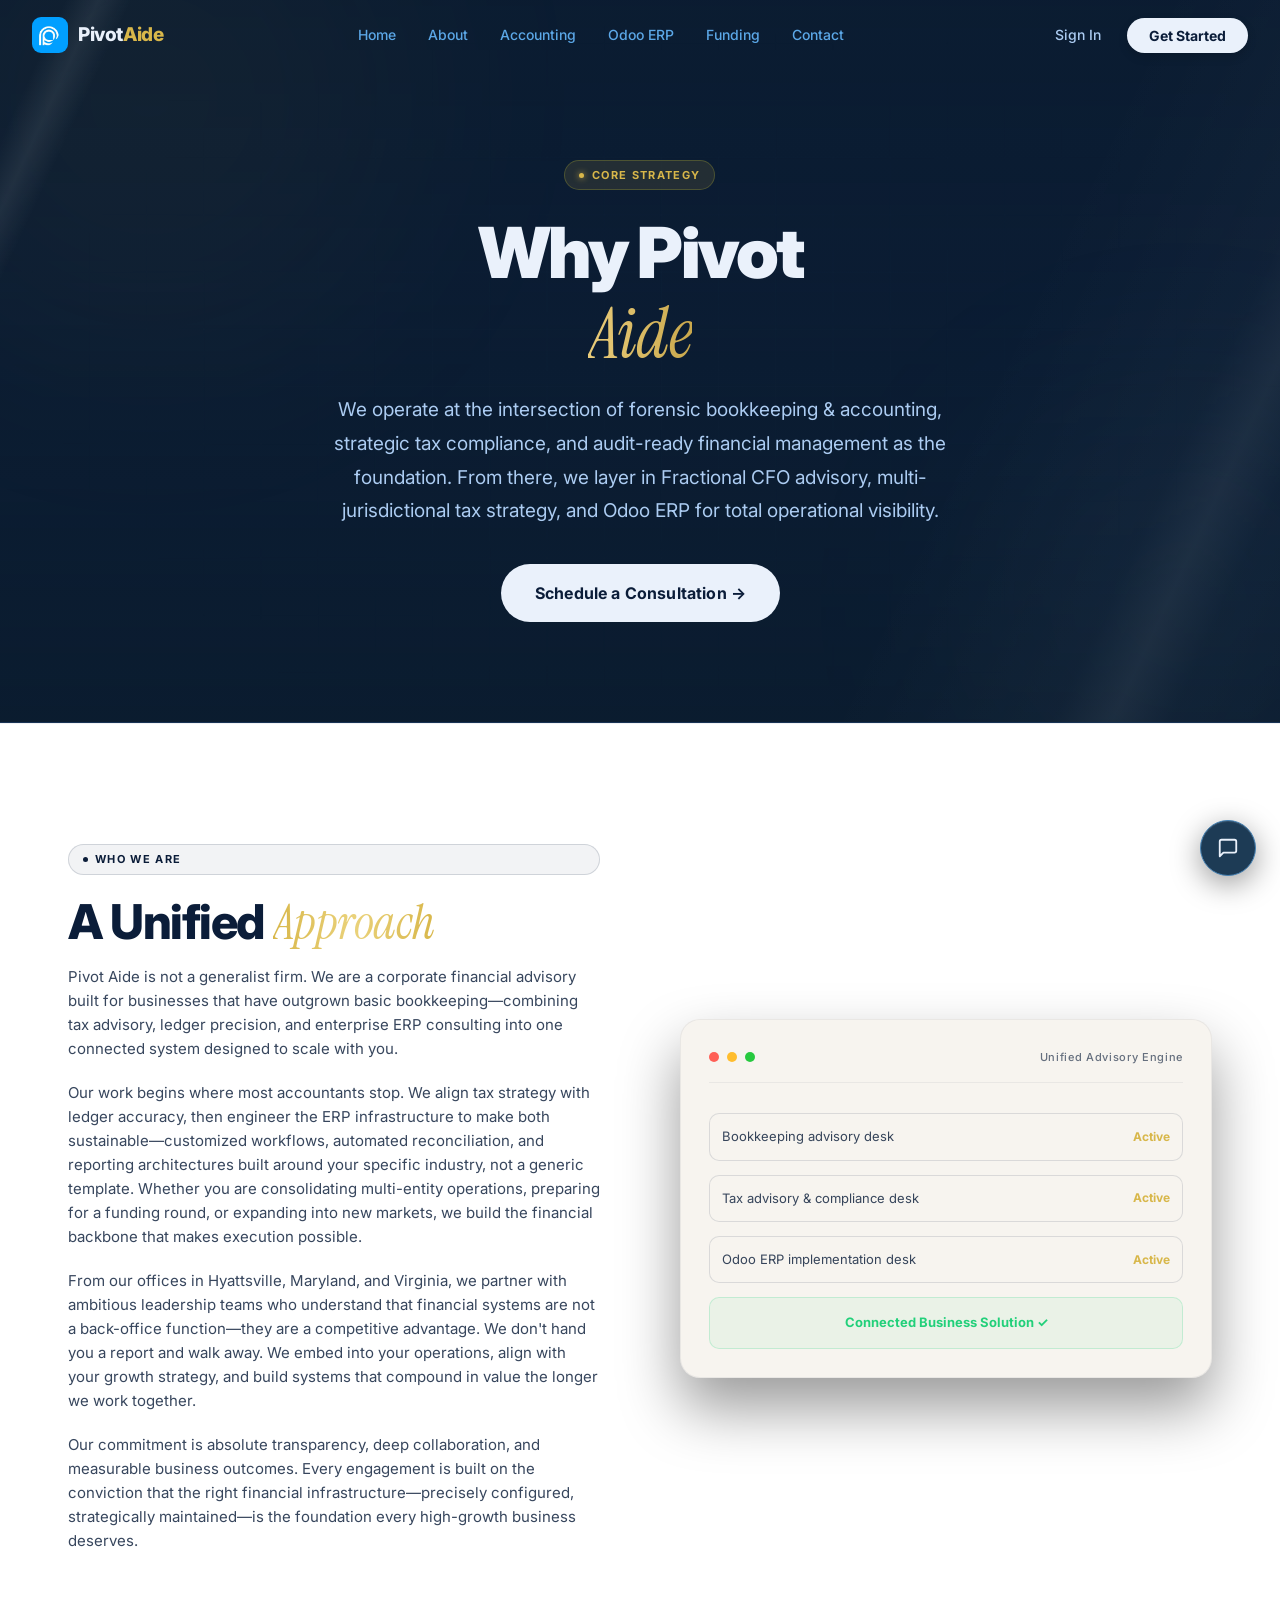
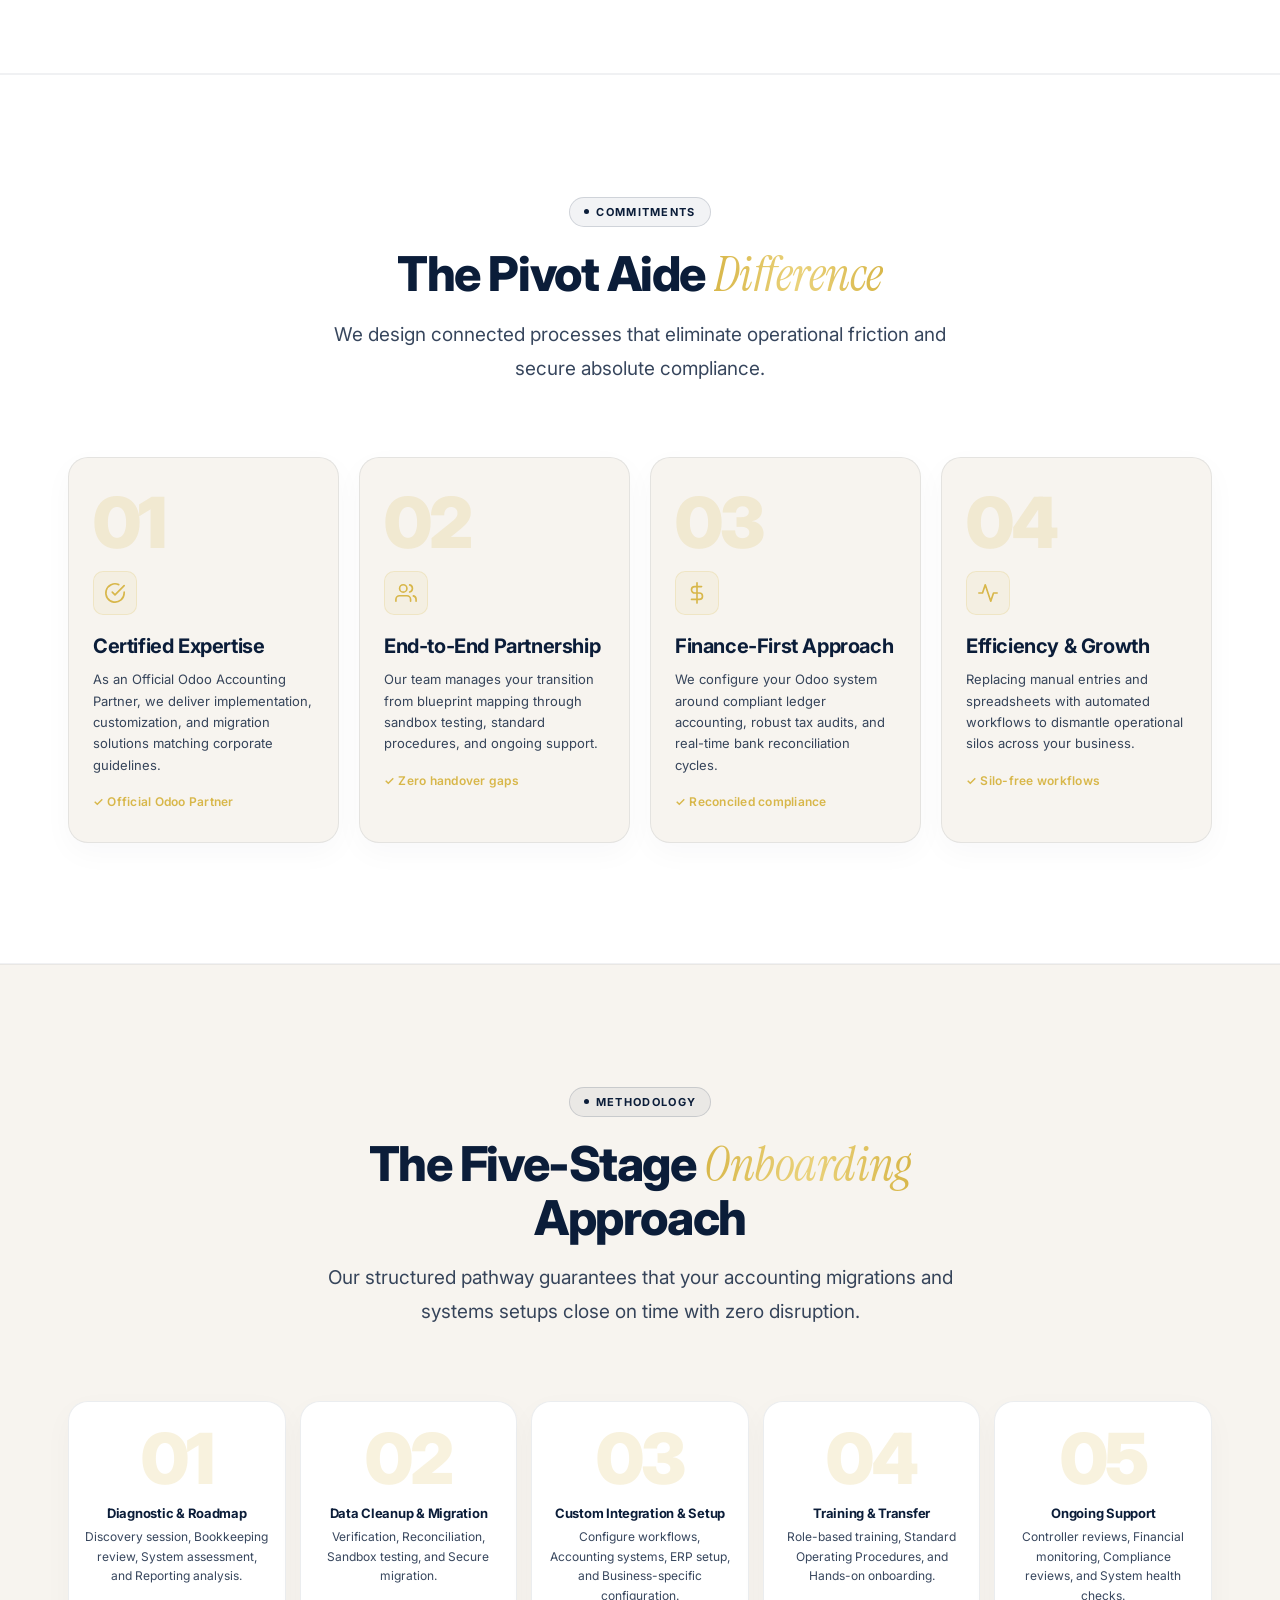
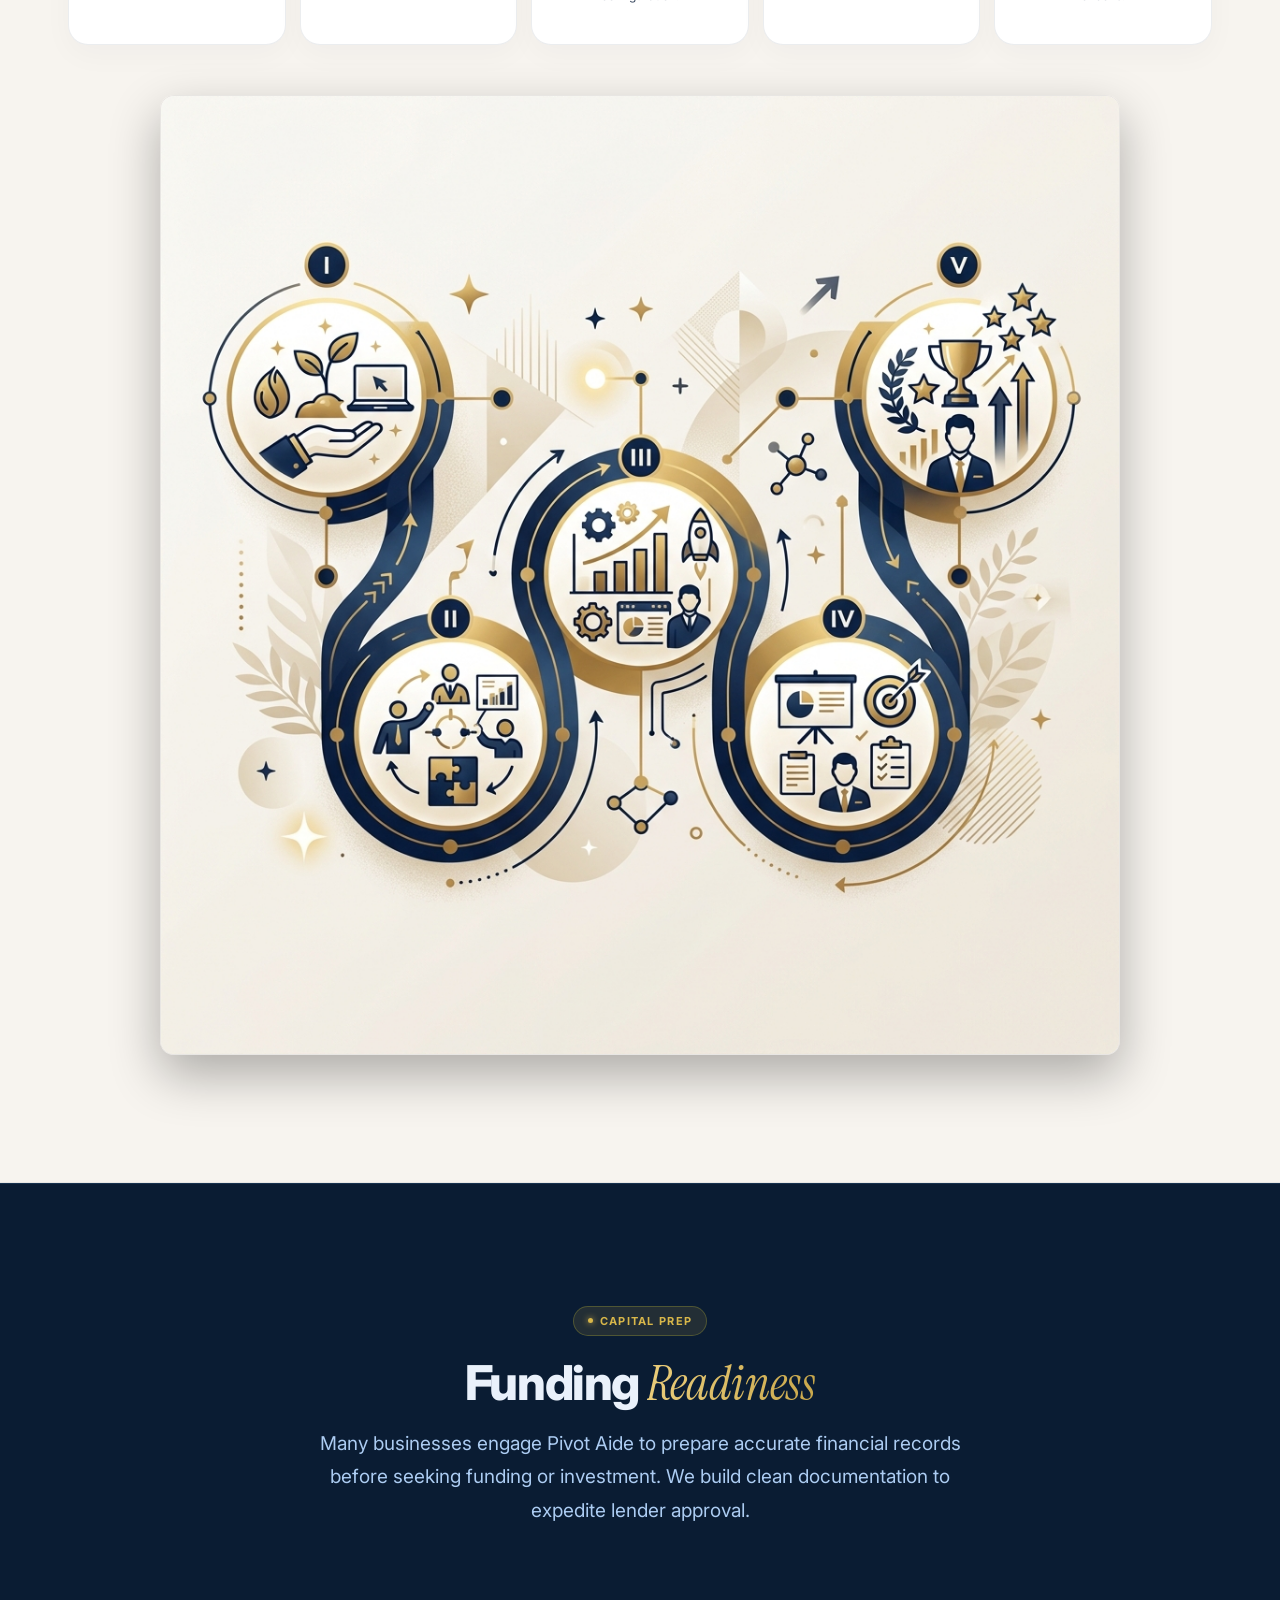
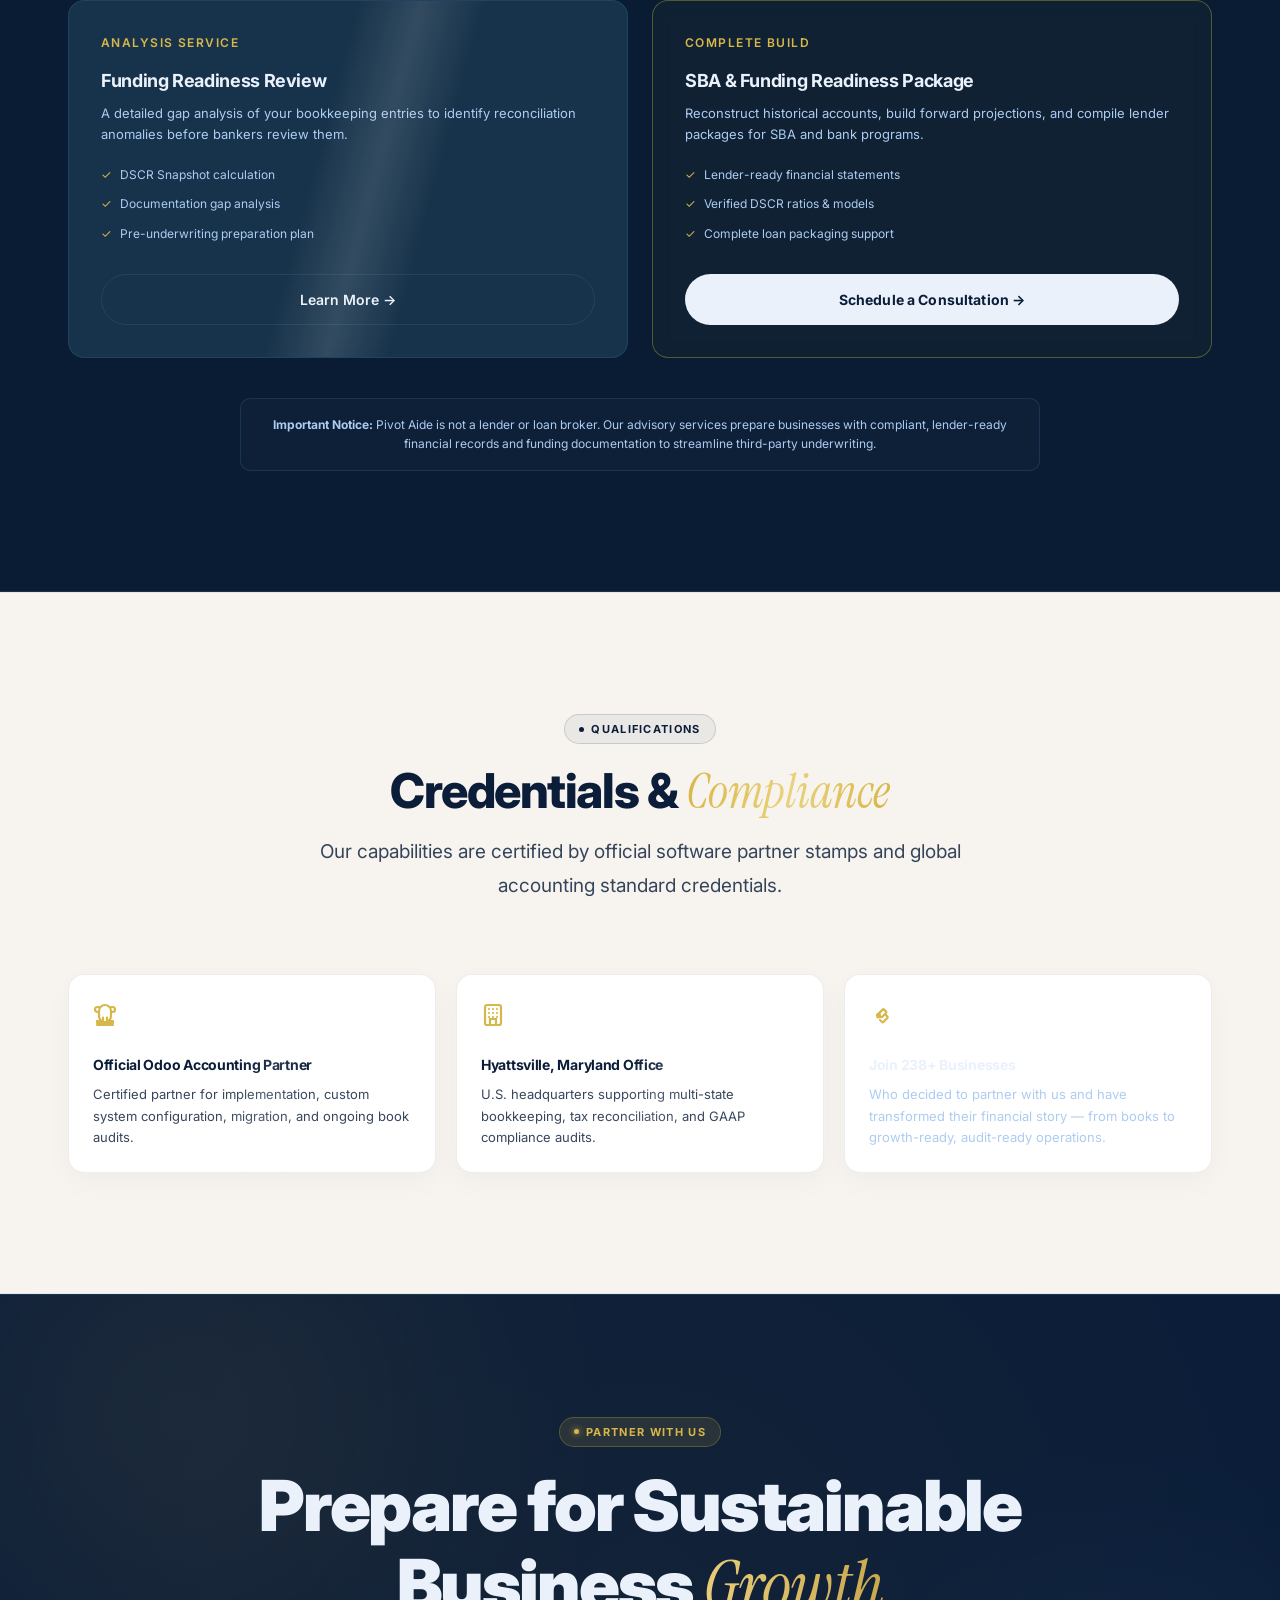
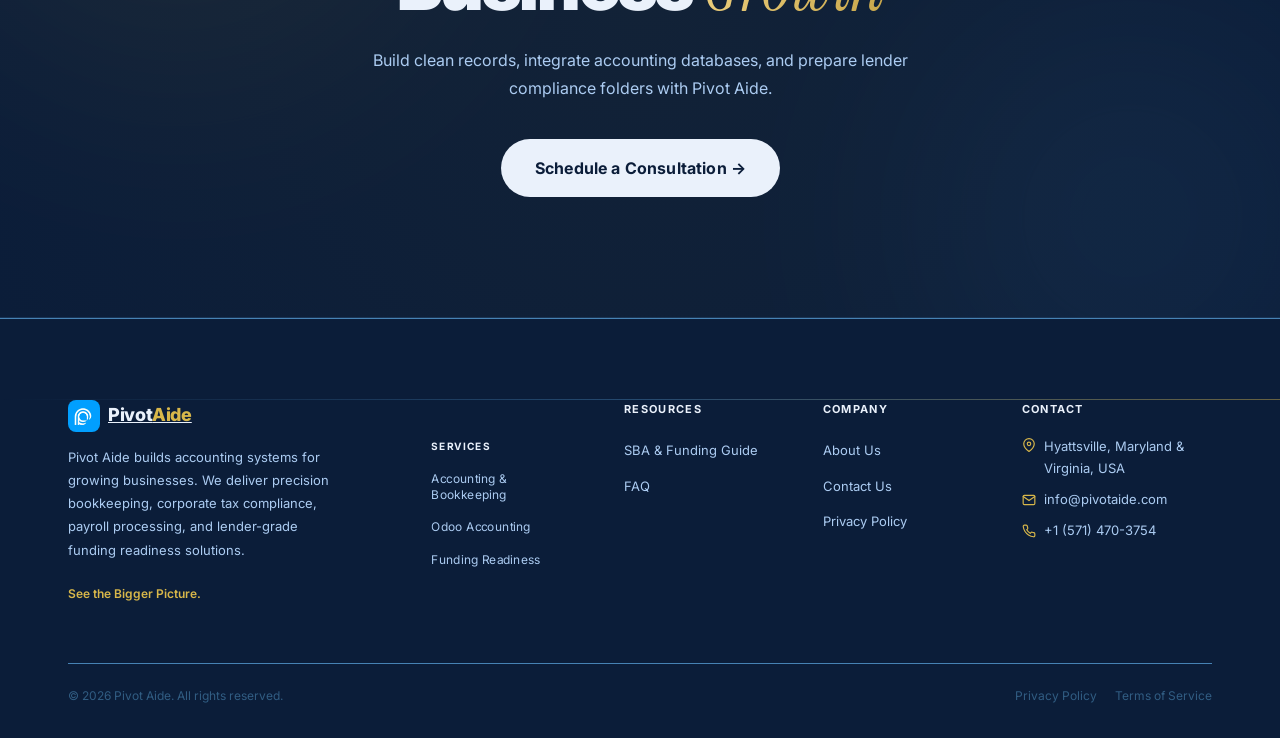
==== about.html @ e80190bb "Update Pivot website with new designs and fixes" ====
<!DOCTYPE html>
<html lang="en">
<head>
    <meta charset="UTF-8">
    <meta name="viewport" content="width=device-width, initial-scale=1.0">
    <title>About Us — Pivot Aide | Premium Bookkeeping & Odoo ERP</title>
    <meta name="description" content="Learn about Pivot Aide — an Official Odoo Accounting Partner delivering unified bookkeeping, tax compliance, and ERP consulting from offices in Maryland &amp; Virginia.">
    <link rel="preconnect" href="https://fonts.googleapis.com">
    <link rel="preconnect" href="https://fonts.gstatic.com" crossorigin>
    <link href="https://fonts.googleapis.com/css2?family=Inter:ital,opsz,wght@0,14..32,300;0,14..32,400;0,14..32,500;0,14..32,600;0,14..32,700;0,14..32,800;0,14..32,900;1,14..32,400&family=Instrument+Serif:ital@1&display=swap" rel="stylesheet">
    <link rel="stylesheet" href="styles.css">
    <link rel="icon" type="image/x-icon" href="favicon.ico">
    <link rel="shortcut icon" href="favicon.ico">
</head>
<body>
<div class="scroll-progress-bar" id="scrollProgress"></div>

<!-- NAVBAR -->
<nav class="navbar" id="navbar">
    <div class="nav-container">
        <a href="index.html" class="nav-logo" id="navLogo">
            <div class="logo-mark"><img src="logo_image.jpg" alt="Pivot Aide Logo" style="width: 36px; height: 36px; border-radius: 9px; object-fit: cover; display: block;"></div>
            <span class="logo-wordmark">Pivot<span class="logo-accent">Aide</span></span>
        </a>
        <div class="nav-links" id="navLinks">
            <a href="index.html" class="nav-link">Home</a>
            <a href="about.html" class="nav-link active">About</a>
            <a href="accounting.html" class="nav-link">Accounting</a>
            <a href="odoo.html" class="nav-link">Odoo ERP</a>
            <a href="funding.html" class="nav-link">Funding</a>
            <a href="contact.html" class="nav-link">Contact</a>
        </div>
        <div class="nav-actions">
            <a href="contact.html" class="btn-ghost-nav">Sign In</a>
            <a href="contact.html" class="btn-primary-nav">Get Started</a>
        </div>
        <button class="mobile-menu-toggle" id="mobileToggle" aria-label="Toggle menu"><span></span><span></span><span></span></button>
    </div>
</nav>

<!-- MOBILE DRAWER -->
<div class="mobile-menu" id="mobileMenu">
    <div class="mobile-menu-links">
        <a href="index.html" class="mobile-link">Home</a>
        <a href="about.html" class="mobile-link">About</a>
        <a href="accounting.html" class="mobile-link">Accounting</a>
        <a href="odoo.html" class="mobile-link">Odoo ERP</a>
        <a href="funding.html" class="mobile-link">Funding Readiness</a>
        <a href="contact.html" class="mobile-link">Contact</a>
    </div>
    <div class="mobile-cta"><a href="contact.html" class="btn-primary btn-lg" style="width:100%;justify-content:center;">Schedule a Consultation</a></div>
</div>

<!-- HERO SECTION -->
<section class="page-hero centered">
    <div class="page-hero-bg">
        <video autoplay loop muted playsinline class="page-hero-bg-video">
            <source src="About/about_animation.mp4" type="video/mp4">
        </video>
        <div class="page-hero-orb page-hero-orb-1"></div>
        <div class="page-hero-orb page-hero-orb-2"></div>
        <div class="page-hero-grid"></div>
        <div class="page-hero-overlay"></div>
    </div>
    <div class="container">
        <div class="page-hero-wrapper">
            <div class="page-hero-content">
                <div class="page-hero-eyebrow animate-fade-in-up delay-100"><span class="page-hero-eyebrow-dot"></span>Core Strategy</div>
                <h1 class="page-hero-title animate-fade-in-up delay-200">Why Pivot<br><em class="serif-italic">Aide</em></h1>
                <p class="page-hero-sub animate-fade-in-up delay-300">We operate at the intersection of forensic bookkeeping &amp; accounting, strategic tax compliance, and audit-ready financial management as the foundation. From there, we layer in Fractional CFO advisory, multi-jurisdictional tax strategy, and Odoo ERP for total operational visibility.</p>
                <div class="page-hero-actions animate-fade-in-up delay-400">
                    <a href="contact.html" class="btn-primary btn-lg">Schedule a Consultation →</a>
                </div>
            </div>
        </div>
    </div>
</section>

<!-- WHO WE ARE -->
<section class="content-section light" id="who-we-are">
    <div class="container">
        <div class="two-col-grid">
            <div class="col-content animate-on-scroll">
                <div class="section-tag"><span class="section-tag-dot"></span>Who We Are</div>
                <h2 class="section-title" style="text-align:left;">A Unified <em class="serif-italic">Approach</em></h2>
                <p class="section-subtitle" style="text-align:left;margin-bottom:20px;font-size:15px;line-height:1.6;">Pivot Aide is not a generalist firm. We are a corporate financial advisory built for businesses that have outgrown basic bookkeeping—combining tax advisory, ledger precision, and enterprise ERP consulting into one connected system designed to scale with you.</p>
                <p class="section-subtitle" style="text-align:left;margin-bottom:20px;font-size:15px;line-height:1.6;">Our work begins where most accountants stop. We align tax strategy with ledger accuracy, then engineer the ERP infrastructure to make both sustainable—customized workflows, automated reconciliation, and reporting architectures built around your specific industry, not a generic template. Whether you are consolidating multi-entity operations, preparing for a funding round, or expanding into new markets, we build the financial backbone that makes execution possible.</p>
                <p class="section-subtitle" style="text-align:left;margin-bottom:20px;font-size:15px;line-height:1.6;">From our offices in Hyattsville, Maryland, and Virginia, we partner with ambitious leadership teams who understand that financial systems are not a back-office function—they are a competitive advantage. We don't hand you a report and walk away. We embed into your operations, align with your growth strategy, and build systems that compound in value the longer we work together.</p>
                <p class="section-subtitle" style="text-align:left;margin-bottom:0;font-size:15px;line-height:1.6;">Our commitment is absolute transparency, deep collaboration, and measurable business outcomes. Every engagement is built on the conviction that the right financial infrastructure—precisely configured, strategically maintained—is the foundation every high-growth business deserves.</p>
            </div>
            
            <div class="col-visual animate-on-scroll">
                <div class="visual-card">
                    <div class="visual-card-header">
                        <div class="vc-dot vc-dot-red"></div><div class="vc-dot vc-dot-amber"></div><div class="vc-dot vc-dot-green"></div>
                        <span class="vc-title">Unified Advisory Engine</span>
                    </div>
                    <div style="display:flex;flex-direction:column;gap:14px;padding-top:10px;">
                        <div style="display:flex;justify-content:space-between;align-items:center;padding:12px;background:rgba(255,255,255,0.03);border-radius:10px;border:1px solid var(--border);">
                            <span style="font-size:13px;color:var(--text-secondary);">Bookkeeping advisory desk</span>
                            <span style="font-size:12px;font-weight:700;color:var(--yellow);">Active</span>
                        </div>
                        <div style="display:flex;justify-content:space-between;align-items:center;padding:12px;background:rgba(255,255,255,0.03);border-radius:10px;border:1px solid var(--border);">
                            <span style="font-size:13px;color:var(--text-secondary);">Tax advisory &amp; compliance desk</span>
                            <span style="font-size:12px;font-weight:700;color:var(--yellow);">Active</span>
                        </div>
                        <div style="display:flex;justify-content:space-between;align-items:center;padding:12px;background:rgba(255,255,255,0.03);border-radius:10px;border:1px solid var(--border);">
                            <span style="font-size:13px;color:var(--text-secondary);">Odoo ERP implementation desk</span>
                            <span style="font-size:12px;font-weight:700;color:var(--yellow);">Active</span>
                        </div>
                        <div style="padding:14px;background:rgba(34,208,122,0.06);border:1px solid rgba(34,208,122,0.2);border-radius:10px;text-align:center;font-size:13px;font-weight:700;color:var(--green);">
                            Connected Business Solution ✓
                        </div>
                    </div>
                </div>
            </div>
        </div>
    </div>
</section>

<!-- WHY PIVOT AIDE -->
<section class="content-section alt" id="why-us">
    <div class="container">
        <div class="section-header animate-on-scroll">
            <div class="section-tag"><span class="section-tag-dot"></span>Commitments</div>
            <h2 class="section-title">The Pivot Aide <em class="serif-italic">Difference</em></h2>
            <p class="section-subtitle">We design connected processes that eliminate operational friction and secure absolute compliance.</p>
        </div>
        <div class="why2-grid scroll-reveal" data-stagger>
            <div class="why2-block" data-stagger>
                <div class="why2-num">01</div>
                <div class="why2-icon">
                    <svg width="22" height="22" viewBox="0 0 24 24" fill="none" stroke="currentColor" stroke-width="1.8" stroke-linecap="round" stroke-linejoin="round"><path d="M22 11.08V12a10 10 0 1 1-5.93-9.14"/><polyline points="22 4 12 14.01 9 11.01"/></svg>
                </div>
                <h3 class="why2-title">Certified Expertise</h3>
                <p class="why2-desc">As an Official Odoo Accounting Partner, we deliver implementation, customization, and migration solutions matching corporate guidelines.</p>
                <div class="why2-proof">✓ Official Odoo Partner</div>
            </div>
            <div class="why2-block" data-stagger>
                <div class="why2-num">02</div>
                <div class="why2-icon">
                    <svg width="22" height="22" viewBox="0 0 24 24" fill="none" stroke="currentColor" stroke-width="1.8" stroke-linecap="round" stroke-linejoin="round"><path d="M17 21v-2a4 4 0 0 0-4-4H5a4 4 0 0 0-4 4v2"/><circle cx="9" cy="7" r="4"/><path d="M23 21v-2a4 4 0 0 0-3-3.87"/><path d="M16 3.13a4 4 0 0 1 0 7.75"/></svg>
                </div>
                <h3 class="why2-title">End-to-End Partnership</h3>
                <p class="why2-desc">Our team manages your transition from blueprint mapping through sandbox testing, standard procedures, and ongoing support.</p>
                <div class="why2-proof">✓ Zero handover gaps</div>
            </div>
            <div class="why2-block" data-stagger>
                <div class="why2-num">03</div>
                <div class="why2-icon">
                    <svg width="22" height="22" viewBox="0 0 24 24" fill="none" stroke="currentColor" stroke-width="1.8" stroke-linecap="round" stroke-linejoin="round"><line x1="12" y1="1" x2="12" y2="23"/><path d="M17 5H9.5a3.5 3.5 0 0 0 0 7h5a3.5 3.5 0 0 1 0 7H6"/></svg>
                </div>
                <h3 class="why2-title">Finance-First Approach</h3>
                <p class="why2-desc">We configure your Odoo system around compliant ledger accounting, robust tax audits, and real-time bank reconciliation cycles.</p>
                <div class="why2-proof">✓ Reconciled compliance</div>
            </div>
            <div class="why2-block" data-stagger>
                <div class="why2-num">04</div>
                <div class="why2-icon">
                    <svg width="22" height="22" viewBox="0 0 24 24" fill="none" stroke="currentColor" stroke-width="1.8" stroke-linecap="round" stroke-linejoin="round"><polyline points="22 12 18 12 15 21 9 3 6 12 2 12"/></svg>
                </div>
                <h3 class="why2-title">Efficiency &amp; Growth</h3>
                <p class="why2-desc">Replacing manual entries and spreadsheets with automated workflows to dismantle operational silos across your business.</p>
                <div class="why2-proof">✓ Silo-free workflows</div>
            </div>
        </div>
    </div>
</section>

<!-- OUR 5-STAGE APPROACH -->
<section class="content-section light" id="approach">
    <div class="container">
        <div class="section-header animate-on-scroll">
            <div class="section-tag"><span class="section-tag-dot"></span>Methodology</div>
            <h2 class="section-title">The Five-Stage <em class="serif-italic">Onboarding</em> Approach</h2>
            <p class="section-subtitle">Our structured pathway guarantees that your accounting migrations and systems setups close on time with zero disruption.</p>
        </div>
        
        <div class="process-grid-condensed" style="margin-bottom: 50px;">
            <div class="why2-block animate-on-scroll">
                <div class="why2-num">01</div>
                <h3 class="why2-title">Diagnostic &amp; Roadmap</h3>
                <p class="why2-desc">Discovery session, Bookkeeping review, System assessment, and Reporting analysis.</p>
            </div>
            <div class="why2-block animate-on-scroll">
                <div class="why2-num">02</div>
                <h3 class="why2-title">Data Cleanup &amp; Migration</h3>
                <p class="why2-desc">Verification, Reconciliation, Sandbox testing, and Secure migration.</p>
            </div>
            <div class="why2-block animate-on-scroll">
                <div class="why2-num">03</div>
                <h3 class="why2-title">Custom Integration &amp; Setup</h3>
                <p class="why2-desc">Configure workflows, Accounting systems, ERP setup, and Business-specific configuration.</p>
            </div>
            <div class="why2-block animate-on-scroll">
                <div class="why2-num">04</div>
                <h3 class="why2-title">Training &amp; Transfer</h3>
                <p class="why2-desc">Role-based training, Standard Operating Procedures, and Hands-on onboarding.</p>
            </div>
            <div class="why2-block animate-on-scroll">
                <div class="why2-num">05</div>
                <h3 class="why2-title">Ongoing Support</h3>
                <p class="why2-desc">Controller reviews, Financial monitoring, Compliance reviews, and System health checks.</p>
            </div>
        </div>

        <div class="animate-on-scroll" style="text-align: center; margin-top: 40px;">
            <img src="pivot_image/client_pathway.png" alt="Pivot Aide Client Onboarding Success Pathway Infographic" class="process-diagram-img" style="width: 100%; max-width: 960px; height: auto; border-radius: 14px; border: 1px solid var(--border-light); box-shadow: 0 20px 50px rgba(0,0,0,0.3);">
        </div>
    </div>
</section>

<!-- SBA & FUNDING READINESS -->
<section class="content-section alt" id="funding-readiness">
    <div class="container">
        <div class="section-header animate-on-scroll">
            <div class="section-tag"><span class="section-tag-dot"></span>Capital Prep</div>
            <h2 class="section-title">Funding <em class="serif-italic">Readiness</em></h2>
            <p class="section-subtitle">Many businesses engage Pivot Aide to prepare accurate financial records before seeking funding or investment. We build clean documentation to expedite lender approval.</p>
        </div>

        <div class="offices-grid scroll-reveal" data-stagger style="display:grid;grid-template-columns:repeat(auto-fit,minmax(320px,1fr));gap:24px;margin-bottom:40px;">
            <div class="cred-card" data-stagger style="display:flex;flex-direction:column;justify-content:space-between;padding:32px;">
                <div>
                    <div style="display:flex;justify-content:space-between;align-items:center;margin-bottom:18px;">
                        <span style="font-size:12px;color:var(--yellow);text-transform:uppercase;letter-spacing:var(--ls-caps);font-weight:600;">Analysis Service</span>
                    </div>
                    <h3 style="font-size:18px;color:var(--text-primary);font-weight:700;margin-bottom:12px;">Funding Readiness Review</h3>
                    <p style="font-size:13px;color:var(--text-secondary);line-height:1.6;margin-bottom:20px;">A detailed gap analysis of your bookkeeping entries to identify reconciliation anomalies before bankers review them.</p>
                    <ul style="list-style:none;display:flex;flex-direction:column;gap:10px;margin-bottom:30px;padding:0;">
                        <li style="font-size:12px;color:var(--text-secondary);display:flex;align-items:center;gap:8px;"><span style="color:var(--yellow);">✓</span> DSCR Snapshot calculation</li>
                        <li style="font-size:12px;color:var(--text-secondary);display:flex;align-items:center;gap:8px;"><span style="color:var(--yellow);">✓</span> Documentation gap analysis</li>
                        <li style="font-size:12px;color:var(--text-secondary);display:flex;align-items:center;gap:8px;"><span style="color:var(--yellow);">✓</span> Pre-underwriting preparation plan</li>
                    </ul>
                </div>
                <a href="funding.html" class="btn-ghost" style="text-align:center;justify-content:center;width:100%;">Learn More →</a>
            </div>
            
            <div class="cred-card" data-stagger style="display:flex;flex-direction:column;justify-content:space-between;padding:32px;border-color:rgba(234,228,47,0.3);background:rgba(234,228,47,0.025);">
                <div>
                    <div style="display:flex;justify-content:space-between;align-items:center;margin-bottom:18px;">
                        <span style="font-size:12px;color:var(--yellow);text-transform:uppercase;letter-spacing:var(--ls-caps);font-weight:600;">Complete Build</span>
                    </div>
                    <h3 style="font-size:18px;color:var(--text-primary);font-weight:700;margin-bottom:12px;">SBA &amp; Funding Readiness Package</h3>
                    <p style="font-size:13px;color:var(--text-secondary);line-height:1.6;margin-bottom:20px;">Reconstruct historical accounts, build forward projections, and compile lender packages for SBA and bank programs.</p>
                    <ul style="list-style:none;display:flex;flex-direction:column;gap:10px;margin-bottom:30px;padding:0;">
                        <li style="font-size:12px;color:var(--text-secondary);display:flex;align-items:center;gap:8px;"><span style="color:var(--yellow);">✓</span> Lender-ready financial statements</li>
                        <li style="font-size:12px;color:var(--text-secondary);display:flex;align-items:center;gap:8px;"><span style="color:var(--yellow);">✓</span> Verified DSCR ratios &amp; models</li>
                        <li style="font-size:12px;color:var(--text-secondary);display:flex;align-items:center;gap:8px;"><span style="color:var(--yellow);">✓</span> Complete loan packaging support</li>
                    </ul>
                </div>
                <a href="contact.html" class="btn-primary" style="text-align:center;justify-content:center;width:100%;">Schedule a Consultation →</a>
            </div>
        </div>

        <div class="animate-on-scroll" style="max-width:800px;margin:0 auto;padding:16px 24px;background:rgba(255,255,255,0.02);border:1px solid var(--border-light);border-radius:10px;text-align:center;font-size:12px;color:var(--text-secondary);line-height:1.6;">
            <strong>Important Notice:</strong> Pivot Aide is not a lender or loan broker. Our advisory services prepare businesses with compliant, lender-ready financial records and funding documentation to streamline third-party underwriting.
        </div>
    </div>
</section>

<!-- CREDENTIALS -->
<section class="content-section alt" id="credentials">
    <div class="container">
        <div class="section-header animate-on-scroll">
            <div class="section-tag"><span class="section-tag-dot"></span>Qualifications</div>
            <h2 class="section-title">Credentials &amp; <em class="serif-italic">Compliance</em></h2>
            <p class="section-subtitle">Our capabilities are certified by official software partner stamps and global accounting standard credentials.</p>
        </div>
        <div class="cred-grid scroll-reveal" data-stagger>
            <div class="cred-card" data-stagger>
                <div class="cred-icon">
                    <svg width="24" height="24" viewBox="0 0 24 24" fill="none" stroke="currentColor" stroke-width="2.2" stroke-linecap="round" stroke-linejoin="round" style="color:var(--yellow);"><path d="M6 9H4.5a2.5 2.5 0 0 1 0-5H6"/><path d="M18 9h1.5a2.5 2.5 0 0 0 0-5H18"/><path d="M4 22h16"/><path d="M10 14.66V17c0 .55-.45 1-1 1H4v2h16v-2h-5c-.55 0-1-.45-1-1v-2.34"/><path d="M12 2a6 6 0 0 1 6 6v5a6 6 0 0 1-6 6 6 6 0 0 1-6-6V8a6 6 0 0 1 6-6z"/></svg>
                </div>
                <div class="cred-title">Official Odoo Accounting Partner</div>
                <p class="cred-desc">Certified partner for implementation, custom system configuration, migration, and ongoing book audits.</p>
            </div>
            <div class="cred-card" data-stagger>
                <div class="cred-icon">
                    <svg width="24" height="24" viewBox="0 0 24 24" fill="none" stroke="currentColor" stroke-width="2.2" stroke-linecap="round" stroke-linejoin="round" style="color:var(--yellow);"><rect x="4" y="2" width="16" height="20" rx="2" ry="2"/><line x1="9" y1="22" x2="9" y2="16"/><line x1="15" y1="22" x2="15" y2="16"/><line x1="9" y1="16" x2="15" y2="16"/><path d="M8 6h.01"/><path d="M16 6h.01"/><path d="M8 10h.01"/><path d="M16 10h.01"/><path d="M12 6h.01"/><path d="M12 10h.01"/><path d="M8 14h.01"/><path d="M16 14h.01"/><path d="M12 14h.01"/></svg>
                </div>
                <div class="cred-title">Hyattsville, Maryland Office</div>
                <p class="cred-desc">U.S. headquarters supporting multi-state bookkeeping, tax reconciliation, and GAAP compliance audits.</p>
            </div>
            <div class="cred-card card-navy" data-stagger>
                <div class="cred-icon">
                    <svg width="24" height="24" viewBox="0 0 24 24" fill="none" stroke="currentColor" stroke-width="2.2" stroke-linecap="round" stroke-linejoin="round" style="color:var(--yellow);"><path d="m11 17 2 2a1 1 0 0 0 1.4 0l4-4a1 1 0 0 0 0-1.4l-2-2"/><path d="m13 14 4-4a1 1 0 0 0 0-1.4l-2-2a1 1 0 0 0-1.4 0l-4 4a1 1 0 0 0 0 1.4l2 2"/><path d="M8.5 14.5A2.5 2.5 0 0 0 11 12"/><path d="M10.5 10.5A2.5 2.5 0 0 0 8 13"/></svg>
                </div>
                <div class="cred-title">Join <span id="countup-businesses-about">0</span>+ Businesses</div>
                <p class="cred-desc">Who decided to partner with us and have transformed their financial story — from books to growth-ready, audit-ready operations.</p>
            </div>
        </div>
    </div>
</section>

<!-- FINAL CTA -->
<section class="final-cta-section">
    <div class="final-cta-bg"><div class="final-cta-orb final-cta-orb-1"></div><div class="final-cta-orb final-cta-orb-2"></div></div>
    <div class="container">
        <div class="final-cta-inner animate-on-scroll">
            <div class="section-tag" style="margin:0 auto 20px;"><span class="section-tag-dot"></span>Partner With Us</div>
            <h2 class="final-cta-headline">Prepare for Sustainable<br>Business <em class="serif-italic">Growth</em></h2>
            <p class="final-cta-sub">Build clean records, integrate accounting databases, and prepare lender compliance folders with Pivot Aide.</p>
            <a href="contact.html" class="btn-primary btn-lg">Schedule a Consultation →</a>
        </div>
    </div>
</section>

<!-- FOOTER -->
<footer class="footer" id="footer">
    <div class="footer-top-border"></div>
    <div class="container">
        <div class="footer-grid">
            <!-- Brand Column -->
            <div class="footer-brand animate-on-scroll fade-left">
                <a href="index.html" class="footer-logo">
                    <img src="logo_image.jpg" alt="Pivot Aide Logo" style="width: 32px; height: 32px; border-radius: 8px; object-fit: cover; display: block;">
                    <span style="font-size:18px;font-weight:800;color:var(--text-primary);letter-spacing:-0.02em;margin-left:8px;">Pivot<span style="color:var(--yellow);">Aide</span></span>
                </a>
                <p class="footer-brand-desc">Pivot Aide builds accounting systems for growing businesses. We deliver precision bookkeeping, corporate tax compliance, payroll processing, and lender-grade funding readiness solutions.</p>
                <p style="font-size:12px;color:var(--yellow);font-weight:600;margin:0 0 8px;">See the Bigger Picture.</p>
            </div>
            <!-- Services Column -->
            <div class="footer-col animate-on-scroll scale-in" data-delay="80">
                <div class="footer-col-title">Services</div>
                <ul class="footer-link-list">
                    <li><a href="accounting.html">Accounting &amp; Bookkeeping</a></li>
                    <li><a href="odoo.html">Odoo Accounting</a></li>
                    <li><a href="funding.html">Funding Readiness</a></li>
                </ul>
            </div>
            <!-- Resources Column -->
            <div class="footer-col animate-on-scroll scale-in" data-delay="160">
                <div class="footer-col-title">Resources</div>
                <ul class="footer-link-list">
                    <li><a href="funding.html">SBA &amp; Funding Guide</a></li>
                    <li><a href="index.html#faq">FAQ</a></li>
                </ul>
            </div>
            <!-- Company Column -->
            <div class="footer-col animate-on-scroll scale-in" data-delay="240">
                <div class="footer-col-title">Company</div>
                <ul class="footer-link-list">
                    <li><a href="about.html">About Us</a></li>
                    <li><a href="contact.html">Contact Us</a></li>
                    <li><a href="#">Privacy Policy</a></li>
                </ul>
            </div>
            <!-- Contact Column -->
            <div class="footer-col animate-on-scroll fade-right" data-delay="320">
                <div class="footer-col-title">Contact</div>
                <ul class="footer-link-list" style="gap:12px;">
                    <li style="font-size:13px;color:var(--text-secondary);display:flex;align-items:flex-start;gap:8px;">
                        <svg width="14" height="14" viewBox="0 0 24 24" fill="none" stroke="currentColor" stroke-width="2" stroke-linecap="round" stroke-linejoin="round" style="margin-top:2px;flex-shrink:0;color:var(--yellow);"><path d="M21 10c0 7-9 13-9 13s-9-6-9-13a9 9 0 0 1 18 0z"/><circle cx="12" cy="10" r="3"/></svg>
                        <span>Hyattsville, Maryland &amp; Virginia, USA</span>
                    </li>
                    <li style="font-size:13px;color:var(--text-secondary);display:flex;align-items:center;gap:8px;">
                        <svg width="14" height="14" viewBox="0 0 24 24" fill="none" stroke="currentColor" stroke-width="2" stroke-linecap="round" stroke-linejoin="round" style="flex-shrink:0;color:var(--yellow);"><path d="M4 4h16c1.1 0 2 .9 2 2v12c0 1.1-.9 2-2 2H4c-1.1 0-2-.9-2-2V6c0-1.1.9-2 2-2z"/><polyline points="22,6 12,13 2,6"/></svg>
                        <a href="mailto:info@pivotaide.com" style="color:var(--text-secondary);text-decoration:none;">info@pivotaide.com</a>
                    </li>
                    <li style="font-size:13px;color:var(--text-secondary);display:flex;align-items:center;gap:8px;">
                        <svg width="14" height="14" viewBox="0 0 24 24" fill="none" stroke="currentColor" stroke-width="2" stroke-linecap="round" stroke-linejoin="round" style="flex-shrink:0;color:var(--yellow);"><path d="M22 16.92v3a2 2 0 0 1-2.18 2 19.79 19.79 0 0 1-8.63-3.07 19.5 19.5 0 0 1-6-6 19.79 19.79 0 0 1-3.07-8.67A2 2 0 0 1 4.11 2h3a2 2 0 0 1 2 1.72 12.84 12.84 0 0 0 .7 2.81 2 2 0 0 1-.45 2.11L8.09 9.91a16 16 0 0 0 6 6l1.27-1.27a2 2 0 0 1 2.11-.45 12.84 12.84 0 0 0 2.81.7A2 2 0 0 1 22 16.92z"/></svg>
                        <span>+1 (571) 470-3754</span>
                    </li>
                </ul>
            </div>
        </div>
        <div class="footer-bottom">
            <p>&copy; 2026 Pivot Aide. All rights reserved.</p>
            <div class="footer-bottom-links">
                <a href="#">Privacy Policy</a>
                <a href="#">Terms of Service</a>
            </div>
        </div>
    </div>
</footer>

<!-- AI CHAT WIDGET -->
<div class="ai-chat-widget" id="aiChatWidget"><button class="ai-chat-toggle" id="aiChatToggle" aria-label="Chat"><div class="ai-chat-icon" id="aiChatOpenIcon"><svg width="22" height="22" viewBox="0 0 24 24" fill="none"><path d="M21 15a2 2 0 01-2 2H7l-4 4V5a2 2 0 012-2h14a2 2 0 012 2z" stroke="currentColor" stroke-width="2" stroke-linejoin="round"/></svg></div><div class="ai-chat-icon ai-chat-close-icon hidden" id="aiChatCloseIcon"><svg width="18" height="18" viewBox="0 0 24 24" fill="none"><path d="M18 6L6 18M6 6l12 12" stroke="currentColor" stroke-width="2.5" stroke-linecap="round"/></svg></div><div class="ai-notif-dot" id="aiNotifDot"></div></button><div class="ai-chat-panel" id="aiChatPanel"><div class="ai-chat-header"><div class="ai-avatar"><img src="logo_image.jpg" alt="Pivot Aide Assistant" style="width: 18px; height: 18px; border-radius: 4px; object-fit: cover; display: block;"></div><div class="ai-header-info"><strong>Pivot Aide Assistant</strong><span class="ai-status"><span class="ai-status-dot"></span>Online</span></div></div><div class="ai-chat-messages" id="aiMessages"><div class="ai-msg ai-msg-bot"><p>Hi! I can answer questions about our services or connect you with our team. How can I help you today?</p></div><div class="ai-quick-replies" id="aiQuickReplies"><button class="ai-qr" data-q="accounting">Accounting</button><button class="ai-qr" data-q="odoo">Odoo ERP</button><button class="ai-qr" data-q="getstarted">Get Started</button></div></div><div class="ai-lead-form" id="aiLeadForm" style="display:none;"><p class="ai-lead-intro">Share your details and we'll connect you with a financial specialist:</p><input type="text" class="ai-lead-input" id="aiLeadName" placeholder="Your Name" /><input type="email" class="ai-lead-input" id="aiLeadEmail" placeholder="Work Email" /><input type="text" class="ai-lead-input" id="aiLeadCompany" placeholder="Company Name" /><button class="btn-primary" style="width:100%;padding:10px;font-size:13px;" id="aiLeadSubmit">Connect with Specialist →</button></div><div class="ai-chat-input-row" id="aiInputRow"><input type="text" class="ai-input" id="aiChatInput" placeholder="Type a message..." maxlength="280"><button class="ai-send" id="aiSendBtn"><svg width="16" height="16" viewBox="0 0 24 24" fill="none"><path d="M22 2L11 13M22 2L15 22 11 13M22 2L2 9l9 4" stroke="currentColor" stroke-width="2" stroke-linecap="round" stroke-linejoin="round"/></svg></button></div></div></div>

<div class="toast" id="toast" role="alert"><div class="toast-icon">✓</div><div class="toast-text"><strong id="toastTitle">Inquiry Submitted</strong><span id="toastMsg">We will be in touch within one business day.</span></div></div>

<script src="main.js"></script>
<script>
document.addEventListener('DOMContentLoaded', () => {
  const countEl = document.getElementById('countup-businesses-about');
  if (countEl) {
    let start = 0;
    const target = 238;
    const duration = 2000;
    let startTime = null;

    function step(timestamp) {
      if (!startTime) startTime = timestamp;
      const progress = Math.min((timestamp - startTime) / duration, 1);
      countEl.innerText = Math.floor(progress * target);
      if (progress < 1) {
        window.requestAnimationFrame(step);
      } else {
        countEl.innerText = target;
      }
    }

    setTimeout(() => {
      window.requestAnimationFrame(step);
    }, 950);
  }
});
</script>
</body>
</html>
---- styles.css ----
/* ═══════════════════════════════════════════════════════════════════
   PIVOT AIDE — ENTERPRISE REDESIGN
   Visual style: Premium B2B SaaS / Synthevo-inspired layout
   Colors: 7-step monochrome steel-blue + brand yellow #D8B74A
   Fonts: Inter (geometric sans-serif) + Instrument Serif italic (accent)
   Typography: Enterprise-grade hierarchy — trust, authority, precision
═══════════════════════════════════════════════════════════════════ */

/* ── Fonts: Inter (all weights) + Instrument Serif (italic accent only) ── */
@import url('https://fonts.googleapis.com/css2?family=Inter:ital,opsz,wght@0,14..32,300;0,14..32,400;0,14..32,500;0,14..32,600;0,14..32,700;0,14..32,800;0,14..32,900;1,14..32,400&family=Instrument+Serif:ital@1&display=swap');

@property --zoom {
  syntax: '<number>';
  inherits: true;
  initial-value: 1.02;
}

@keyframes slowZoom {
  0%   { --zoom: 1.02; }
  100% { --zoom: 1.05; }
}


/* ── Reset ── */
*, *::before, *::after { box-sizing: border-box; margin: 0; padding: 0; }

@media (prefers-reduced-motion: reduce) {
  *, *::before, *::after {
    animation-duration: 0.01ms !important;
    animation-iteration-count: 1 !important;
    transition-duration: 0.01ms !important;
    scroll-behavior: auto !important;
  }
}

/* ════════════════════════════
   DESIGN TOKENS
════════════════════════════ */
:root {
  /* 7-step steel-blue monochrome */
  --steel-100: #EAF1FB;
  --steel-200: #ACCCF2;
  --steel-300: #5CA8E8;
  --steel-400: #4682B4;
  --steel-500: #315D83;
  --steel-600: #1D3B55;
  --steel-700: #0B1D39;

  /* Derived surfaces */
  --bg-page:       var(--steel-700);
  --bg-section:    var(--steel-700);
  --bg-card:       rgba(29, 59, 85, 0.75);
  --bg-card-hover: rgba(29, 59, 85, 0.95);
  --border:        var(--steel-400);
  --border-light:  rgba(70, 130, 180, 0.22);

  /* Single accent */
  --yellow:       #D8B74A;
  --yellow-dim:   rgba(216, 183, 74, 0.12);
  --yellow-glow:  rgba(216, 183, 74, 0.2);

  /* Text */
  --text-primary:   var(--steel-100);
  --text-secondary: var(--steel-200);
  --text-muted:     var(--steel-300);
  --text-faint:     var(--steel-500);

  /* Status */
  --green: #22D07A;
  --red:   #FF4D6D;

  /* Spacing */
  --section-pad: 120px 0;
  --card-radius: 20px;
  --pill-radius: 999px;

  /* ── Typography Foundations ── */
  --font-ui:    'Inter', -apple-system, BlinkMacSystemFont, 'Segoe UI', system-ui, sans-serif;
  --font-serif: 'Instrument Serif', Georgia, 'Times New Roman', serif;

  /* ── Type Scale (fluid, responsive) ── */
  --text-display: clamp(52px, 8.5vw, 96px);   /* Hero H1 — max visual punch     */
  --text-h1:      clamp(40px, 5.5vw, 72px);   /* Page-level H1                  */
  --text-h2:      clamp(28px, 3.8vw, 48px);   /* Section headings               */
  --text-h3:      clamp(20px, 2.5vw, 26px);   /* Card/feature titles            */
  --text-h4:      clamp(16px, 2vw, 20px);     /* Sub-headings, step titles      */
  --text-lg:      clamp(17px, 1.8vw, 19px);   /* Body large / lead paragraphs   */
  --text-base:    16px;                        /* Default body copy              */
  --text-sm:      14px;                        /* Secondary descriptions         */
  --text-xs:      13px;                        /* Card descriptions, hints       */
  --text-2xs:     12px;                        /* Small labels, table cells      */
  --text-caps:    11px;                        /* All-caps badges, tags          */

  /* ── Font Weights ── */
  --fw-black:     900;  /* Display headlines only      */
  --fw-extrabold: 800;  /* H1, H2 section headings     */
  --fw-bold:      700;  /* H3, card titles, buttons    */
  --fw-semibold:  600;  /* H4, nav, emphasis           */
  --fw-medium:    500;  /* UI labels, table headers    */
  --fw-regular:   400;  /* Body copy, descriptions     */

  /* ── Line Heights ── */
  --lh-display:   1.0;   /* Tight for giant display type */
  --lh-heading:   1.12;  /* Comfortable heading spacing  */
  --lh-body:      1.65;  /* Optimal paragraph readability */
  --lh-relaxed:   1.78;  /* Long-form, blockquotes       */
  --lh-tight:     1.3;   /* Card titles, short labels    */

  /* ── Letter Spacing ── */
  --ls-display:  -0.04em;  /* Display / H1 */
  --ls-heading:  -0.03em;  /* H2, section titles */
  --ls-subhead:  -0.02em;  /* H3, card titles */
  --ls-body:      0em;     /* Body — no tracking */
  --ls-caps:      0.12em;  /* CAPS labels, tags */
  --ls-wide:      0.06em;  /* Nav links, eyebrows */
}

/* ════════════════════════════
   BASE
════════════════════════════ */
html {
  scroll-behavior: smooth;
  scroll-padding-top: 80px;
  /* Enable optical sizing for Inter's variable-font metrics */
  font-optical-sizing: auto;
}

body {
  font-family: var(--font-ui);
  font-size: var(--text-base);
  font-weight: var(--fw-regular);
  line-height: var(--lh-body);
  background: var(--bg-page);
  color: var(--text-primary);
  overflow-x: hidden;
  -webkit-font-smoothing: antialiased;
  -moz-osx-font-smoothing: grayscale;
  text-rendering: optimizeLegibility;
}

/* ── Semantic heading defaults (inter-compatible) ── */
h1, h2, h3, h4, h5, h6 {
  font-family: var(--font-ui);
  font-weight: var(--fw-extrabold);
  line-height: var(--lh-heading);
  color: var(--text-primary);
  letter-spacing: var(--ls-heading);
}
h1 { font-size: var(--text-h1);  font-weight: var(--fw-black);    letter-spacing: var(--ls-display); }
h2 { font-size: var(--text-h2);  font-weight: var(--fw-extrabold); letter-spacing: var(--ls-heading); }
h3 { font-size: var(--text-h3);  font-weight: var(--fw-bold);      letter-spacing: var(--ls-subhead); }
h4 { font-size: var(--text-h4);  font-weight: var(--fw-semibold);  letter-spacing: var(--ls-subhead); }

p {
  font-size: var(--text-base);
  font-weight: var(--fw-regular);
  line-height: var(--lh-body);
  color: var(--text-secondary);
}

a { color: inherit; }

/* Scrollbar */
::-webkit-scrollbar { width: 5px; }
::-webkit-scrollbar-track { background: var(--steel-700); }
::-webkit-scrollbar-thumb { background: var(--steel-500); border-radius: 99px; }
::-webkit-scrollbar-thumb:hover { background: var(--steel-400); }

/* ── Container ── */
.container { max-width: 1200px; margin: 0 auto; padding: 0 28px; }

/* ── Global utility text classes ── */
.gold-text    { color: var(--yellow); }
.text-primary { color: var(--text-primary); }
.text-muted   { color: var(--text-muted); }

/* ── Accent serif italic: ONE word per major heading only ── */
.serif-italic {
  font-family: var(--font-serif);
  font-style: italic;
  font-size: 1em;
  font-weight: var(--fw-regular);
  color: var(--yellow);
  letter-spacing: -0.01em;
  line-height: inherit;
  display: inline;

  background: linear-gradient(90deg, #C9A84C 0%, #F5D98B 45%, #FAE9A0 50%, #F5D98B 55%, #C9A84C 100%);
  background-size: 300% 100%;
  -webkit-background-clip: text;
  -webkit-text-fill-color: transparent;
  background-clip: text;
  background-position: 100% 0;
}

/* Cinematic Line Reveal */
.line-wrap {
  display: block;
  overflow: hidden;
}
.line-inner {
  display: block;
  transform: translateY(110%);
  opacity: 0;
  filter: blur(8px);
  will-change: transform, opacity, filter;
}

/* Metallic shimmer effect */
em.serif-italic.shimmer {
  animation: shimmer 1.2s ease-in-out 1 forwards;
}

@keyframes shimmer {
  from { background-position: 100% 0; }
  to { background-position: -100% 0; }
}

.val-green { color: var(--green); }
.val-red   { color: var(--red); }

/* Grain texture overlay */
.grain-overlay {
  position: relative;
}
.grain-overlay::after {
  content: '';
  position: absolute;
  inset: 0;
  background-image: url("data:image/svg+xml,%3Csvg viewBox='0 0 256 256' xmlns='http://www.w3.org/2000/svg'%3E%3Cfilter id='noise'%3E%3CfeTurbulence type='fractalNoise' baseFrequency='0.9' numOctaves='4' stitchTiles='stitch'/%3E%3C/filter%3E%3Crect width='100%25' height='100%25' filter='url(%23noise)' opacity='1'/%3E%3C/svg%3E");
  opacity: 0.022;
  pointer-events: none;
  z-index: 0;
}

/* ── Animate on scroll ── */
.animate-on-scroll {
  opacity: 0;
  transform: translateY(24px);
  transition: opacity 0.6s ease, transform 0.6s ease;
}
.animate-on-scroll.in-view { opacity: 1; transform: translateY(0); }

/* ════════════════════════════
   SECTION SHARED
════════════════════════════ */
.section-header {
  text-align: center;
  max-width: 660px;
  margin: 0 auto 72px;
}
.section-tag {
  display: inline-flex;
  align-items: center;
  gap: 7px;
  font-size: var(--text-caps);
  font-weight: var(--fw-bold);
  letter-spacing: var(--ls-caps);
  text-transform: uppercase;
  color: var(--yellow);
  background: var(--yellow-dim);
  border: 1px solid rgba(234,228,47,0.22);
  border-radius: var(--pill-radius);
  padding: 5px 14px;
  margin-bottom: 20px;
}
.section-tag-dot {
  width: 5px; height: 5px;
  background: var(--yellow);
  border-radius: 50%;
  box-shadow: 0 0 6px var(--yellow);
}
.section-title {
  font-size: var(--text-h2);
  font-weight: var(--fw-extrabold);
  line-height: var(--lh-heading);
  letter-spacing: var(--ls-heading);
  color: var(--text-primary);
  margin-bottom: 16px;
}
.section-subtitle {
  font-size: var(--text-lg);
  font-weight: var(--fw-regular);
  color: var(--text-secondary);
  line-height: var(--lh-relaxed);
}

/* ════════════════════════════
   BUTTONS
════════════════════════════ */
.btn-primary {
  display: inline-flex;
  align-items: center;
  gap: 8px;
  background: var(--steel-100);
  color: var(--steel-700);
  font-family: var(--font-ui);
  font-size: var(--text-sm);
  font-weight: var(--fw-bold);
  letter-spacing: 0.01em;
  padding: 14px 28px;
  border-radius: var(--pill-radius);
  border: none;
  cursor: pointer;
  text-decoration: none;
  position: relative;
  overflow: hidden;
  white-space: nowrap;

  transform-style: preserve-3d;
  will-change: transform;
  transform: translateY(var(--ty-btn, 0px)) scale(var(--s-btn, 1)) rotateX(calc(var(--ry, 0) * -12deg)) rotateY(calc(var(--rx, 0) * 12deg)) translateZ(var(--tz, 0px));
  --ty-btn: 0px;
  --s-btn: 1;
  --tz: 0px;
  box-shadow: 0 0 0 rgba(250, 200, 80, 0);
  transition: transform 0.25s cubic-bezier(0.34, 1.56, 0.64, 1), box-shadow 0.25s cubic-bezier(0.34, 1.56, 0.64, 1), background 0.25s ease;
}
.btn-primary:hover {
  background: #ffffff;
  --ty-btn: -3px;
  --s-btn: 1.04;
  --tz: 4px;
  box-shadow: 0 8px 30px rgba(250, 200, 80, 0.35), 0 0 0 1px rgba(250, 200, 80, 0.2);
}
.btn-primary:active {
  --ty-btn: -1px;
  --s-btn: 1.01;
}
.btn-primary::after {
  content: '';
  position: absolute;
  inset: 0;
  background: radial-gradient(ellipse, rgba(250, 200, 80, 0.2) 0%, transparent 70%);
  opacity: 0;
  transition: opacity 0.25s ease;
  pointer-events: none;
  z-index: 1;
}
.btn-primary:hover::after {
  opacity: 1;
}
.btn-primary.btn-lg { padding: 16px 34px; font-size: var(--text-base); }

.btn-primary span {
  display: inline-block;
  transition: transform 0.3s cubic-bezier(0.25, 1, 0.5, 1);
}
.btn-primary:hover span {
  transform: translateX(4px);
}

.btn-ghost {
  display: inline-flex;
  align-items: center;
  gap: 10px;
  background: transparent;
  color: var(--text-primary);
  font-family: var(--font-ui);
  font-size: var(--text-sm);
  font-weight: var(--fw-semibold);
  padding: 13px 26px;
  border-radius: var(--pill-radius);
  border: 1px solid var(--border-light);
  cursor: pointer;
  text-decoration: none;
  white-space: nowrap;

  transform-style: preserve-3d;
  will-change: transform;
  transform: translateY(var(--ty-btn, 0px)) scale(var(--s-btn, 1)) rotateX(calc(var(--ry, 0) * -12deg)) rotateY(calc(var(--rx, 0) * 12deg)) translateZ(var(--tz, 0px));
  --ty-btn: 0px;
  --s-btn: 1;
  --tz: 0px;
  transition: transform 0.35s cubic-bezier(0.25, 1, 0.5, 1), border-color 0.25s ease, background-color 0.25s ease;
}
.btn-ghost:hover {
  background: rgba(255,255,255,0.05);
  border-color: rgba(107,139,173,0.4);
  --ty-btn: -4px;
  --s-btn: 1.015;
  --tz: 4px;
  box-shadow: 0 12px 28px rgba(0, 0, 0, 0.35);
}
.btn-ghost.btn-lg { padding: 15px 32px; font-size: var(--text-base); }

.btn-play-icon {
  display: flex;
  align-items: center;
  justify-content: center;
  width: 26px; height: 26px;
  background: rgba(255,255,255,0.1);
  border-radius: 50%;
  flex-shrink: 0;
  transition: all 0.35s cubic-bezier(0.16, 1, 0.3, 1);
}
.btn-ghost:hover .btn-play-icon {
  transform: scale(1.15) translate(2px, 0);
  background: var(--yellow);
  color: #0B1D39;
}

.navbar {
  position: fixed;
  top: 0; left: 0; right: 0;
  z-index: 1000;
  background: transparent;
  box-shadow: none;
  border-bottom: 1px solid transparent;
  backdrop-filter: blur(0px) saturate(100%);
  -webkit-backdrop-filter: blur(0px) saturate(100%);
  transition: background 0.4s ease, backdrop-filter 0.4s ease, -webkit-backdrop-filter 0.4s ease, box-shadow 0.4s ease, border-color 0.4s ease;
}
.navbar.scrolled {
  background: rgba(255, 255, 255, 0.8) !important;
  backdrop-filter: blur(24px) saturate(180%) !important;
  -webkit-backdrop-filter: blur(24px) saturate(180%) !important;
  box-shadow: 0 1px 0 rgba(11, 29, 57, 0.08) !important;
  border-bottom: 1px solid rgba(11, 29, 57, 0.08) !important;
}
.navbar.scrolled .nav-link {
  color: rgba(11, 29, 57, 0.65) !important;
}
.navbar.scrolled .nav-link:hover,
.navbar.scrolled .nav-link.active {
  color: #0B1D39 !important;
}
.navbar.scrolled .logo-wordmark {
  color: #0B1D39 !important;
}
.navbar.scrolled .btn-ghost-nav {
  color: rgba(11, 29, 57, 0.75) !important;
}
.navbar.scrolled .btn-ghost-nav:hover {
  background: rgba(11, 29, 57, 0.05) !important;
  color: #0B1D39 !important;
}
.navbar.scrolled .btn-primary-nav {
  background: #0B1D39 !important;
  color: #FFFFFF !important;
}
.navbar.scrolled .btn-primary-nav:hover {
  background: #1D3B55 !important;
}
.navbar.scrolled .mobile-menu-toggle span {
  background: #0B1D39 !important;
}
.nav-container {
  max-width: 1280px;
  margin: 0 auto;
  padding: 0 32px;
  height: 70px;
  display: flex;
  align-items: center;
}
.nav-logo {
  display: flex;
  align-items: center;
  gap: 10px;
  text-decoration: none;
  flex-shrink: 0;
}
.logo-mark { display: flex; align-items: center; }
.logo-wordmark {
  font-size: 19px;
  font-weight: var(--fw-extrabold);
  color: var(--text-primary);
  letter-spacing: var(--ls-subhead);
}
.logo-accent { color: var(--yellow); }

.nav-links {
  display: flex;
  align-items: center;
  gap: 2px;
  margin: 0 auto;
}
.nav-link {
  font-size: var(--text-sm);
  font-weight: var(--fw-medium);
  color: var(--text-muted);
  text-decoration: none;
  padding: 8px 15px;
  border-radius: 10px;
  position: relative;
  transition: color 0.35s cubic-bezier(0.16, 1, 0.3, 1), background 0.35s cubic-bezier(0.16, 1, 0.3, 1);
}

@media (prefers-reduced-motion: no-preference) {
  .navbar .nav-link {
    opacity: 0;
    transform: translateY(-12px);
    filter: blur(3px);
    transition: opacity 0.5s cubic-bezier(0.22, 1, 0.36, 1),
                transform 0.5s cubic-bezier(0.22, 1, 0.36, 1),
                filter 0.5s cubic-bezier(0.22, 1, 0.36, 1),
                color 0.35s cubic-bezier(0.16, 1, 0.3, 1),
                background 0.35s cubic-bezier(0.16, 1, 0.3, 1);
  }

  .navbar.loaded .nav-link {
    opacity: 1;
    transform: translateY(0);
    filter: blur(0);
  }

  .navbar.loaded .nav-link:nth-child(1) { transition-delay: 80ms; }
  .navbar.loaded .nav-link:nth-child(2) { transition-delay: 160ms; }
  .navbar.loaded .nav-link:nth-child(3) { transition-delay: 240ms; }
  .navbar.loaded .nav-link:nth-child(4) { transition-delay: 320ms; }
  .navbar.loaded .nav-link:nth-child(5) { transition-delay: 400ms; }
  .navbar.loaded .nav-link:nth-child(6) { transition-delay: 480ms; }
}

.nav-link::after {
  content: '';
  position: absolute;
  bottom: 0; left: 15px; right: 15px;
  height: 2px;
  background: var(--yellow);
  transform: scaleX(0);
  transform-origin: center center;
  transition: transform 0.35s cubic-bezier(0.25, 1, 0.5, 1);
}
.nav-link.active {
  color: var(--text-primary);
}
.nav-link.active::after {
  transform: scaleX(1);
}
.nav-link:hover { color: var(--text-primary); background: rgba(255,255,255,0.05); }
.nav-link:hover::after {
  transform: scaleX(1);
}

.nav-actions { display: flex; align-items: center; gap: 10px; flex-shrink: 0; }
.btn-ghost-nav {
  font-size: var(--text-sm);
  font-weight: var(--fw-medium);
  color: var(--text-secondary);
  text-decoration: none;
  padding: 8px 16px;
  border-radius: 10px;
  transition: color 0.2s, background 0.2s;
}
.btn-ghost-nav:hover { color: var(--text-primary); background: rgba(255,255,255,0.05); }
.btn-primary-nav {
  font-size: var(--text-sm);
  font-weight: var(--fw-bold);
  color: var(--steel-700);
  text-decoration: none;
  padding: 9px 22px;
  border-radius: var(--pill-radius);
  background: var(--steel-100);
  transition: all 0.35s cubic-bezier(0.16, 1, 0.3, 1);
  box-shadow: 0 4px 10px rgba(0,0,0,0.15);
}
.btn-primary-nav:hover { 
  background: #ffffff; 
  transform: translateY(-2px) scale(1.02); 
  box-shadow: 0 10px 25px rgba(234, 228, 47, 0.25), 0 0 12px rgba(255, 255, 255, 0.15); 
}

.mobile-menu-toggle {
  display: none;
  flex-direction: column;
  gap: 5px;
  background: none;
  border: none;
  cursor: pointer;
  padding: 6px;
  margin-left: auto;
}
.mobile-menu-toggle span {
  display: block;
  width: 22px; height: 2px;
  background: var(--text-primary);
  border-radius: 2px;
  transition: transform 0.4s cubic-bezier(0.34, 1.56, 0.64, 1), opacity 0.25s ease;
}
.mobile-menu-toggle.open span:nth-child(1) { transform: translateY(6px) rotate(45deg); }
.mobile-menu-toggle.open span:nth-child(2) { opacity: 0; transform: scaleX(0); }
.mobile-menu-toggle.open span:nth-child(3) { transform: translateY(-6px) rotate(-45deg); }
.mobile-menu-links { display: flex; flex-direction: column; gap: 4px; }
.mobile-link {
  font-size: var(--text-base); font-weight: var(--fw-medium);
  color: var(--text-secondary);
  text-decoration: none;
  padding: 14px 16px;
  border-radius: 12px;
  transition: all 0.2s;
}
.mobile-link:hover { color: var(--text-primary); background: rgba(255,255,255,0.05); }
.mobile-cta { margin-top: 12px; text-align: center; }

/* ════════════════════════════
   HERO
════════════════════════════ */
.hero {
  position: relative;
  min-height: 100vh;
  display: flex;
  align-items: center;
  justify-content: center;
  overflow: hidden;
  padding: 120px 24px 80px;
  background: var(--bg-page);
}

/* Canvas frame animation — improved quality & alignment */
.hero-video-wrap { position: absolute; inset: 0; z-index: 0; pointer-events: none; overflow: hidden; }

/* Glass reflection sweep on hero containers */
.hero-video-wrap::before, .page-hero-bg::before {
  content: '';
  position: absolute;
  top: -50%;
  left: 0;
  width: 60px;
  height: 200%;
  background: linear-gradient(to right, transparent, rgba(255,255,255,0.07), transparent);
  transform: translateX(-100px) rotate(25deg);
  animation: sweep 15s ease-in-out 2s infinite;
  pointer-events: none;
  z-index: 3;
}

@keyframes sweep {
  0% { transform: translateX(-100px) rotate(25deg); }
  8% { transform: translateX(calc(100% + 100px)) rotate(25deg); }
  100% { transform: translateX(calc(100% + 100px)) rotate(25deg); }
}
.hero-video-canvas {
  width: 104%;
  height: 104%;
  left: -2%;
  top: -2%;
  position: absolute;
  object-fit: cover;
  object-position: center center;
  display: block;
  transform-origin: center center;
  animation: slowZoom 20s ease-in-out infinite alternate;
  filter: saturate(1.05) contrast(1.02) brightness(0.95);
  will-change: transform;
  transform: scale(var(--zoom, 1.02)) translate(var(--tx, 0px), var(--ty, 0px)) translateY(var(--sy, 0px));
}
.hero-video-vignette {
  position: absolute; inset: 0;
  background: radial-gradient(ellipse 90% 90% at 50% 50%,
    transparent 15%, rgba(11,28,43,0.35) 55%, rgba(11,28,43,0.88) 100%);
  pointer-events: none;
  z-index: 1;
}
.hero-video-overlay {
  position: absolute; inset: 0;
  background: rgba(11,28,43,0.38);
  pointer-events: none;
  z-index: 2;
}
.hero-video-overlay::after {
  content: '';
  position: absolute;
  inset: 0;
  background: linear-gradient(
    115deg,
    transparent 0%,
    transparent 40%,
    rgba(255, 255, 255, 0.03) 48%,
    rgba(255, 255, 255, 0.08) 50%,
    rgba(255, 255, 255, 0.03) 52%,
    transparent 60%,
    transparent 100%
  );
  background-size: 200% 100%;
  animation: glassSweep 15s cubic-bezier(0.25, 1, 0.5, 1) infinite;
  pointer-events: none;
}
@keyframes glassSweep {
  0% { background-position: 150% 0; }
  100% { background-position: -50% 0; }
}

/* Loading skeleton */
.hero-loading { position: absolute; inset: 0; z-index: 1; pointer-events: none; overflow: hidden; }
.loading-orb {
  position: absolute;
  border-radius: 50%;
  filter: blur(90px);
}
.loading-orb-1 {
  width: 600px; height: 600px;
  background: radial-gradient(circle, rgba(30,50,84,0.5), transparent);
  top: -150px; left: -100px;
  animation: loadingOrbFloat 14s ease-in-out infinite;
}
.loading-orb-2 {
  width: 500px; height: 500px;
  background: radial-gradient(circle, rgba(234,228,47,0.06), transparent);
  top: -80px; right: -100px;
  animation: loadingOrbFloat 18s ease-in-out infinite reverse;
  animation-delay: -3s;
}
.loading-orb-3 {
  width: 400px; height: 400px;
  background: radial-gradient(circle, rgba(20,33,58,0.4), transparent);
  bottom: -80px; left: 35%;
  animation: loadingOrbFloat 16s ease-in-out infinite;
  animation-delay: -6s;
}
.loading-grid {
  position: absolute; inset: 0;
  background-image: linear-gradient(rgba(107,139,173,0.04) 1px, transparent 1px), linear-gradient(90deg, rgba(107,139,173,0.04) 1px, transparent 1px);
  background-size: 55px 55px;
  mask-image: radial-gradient(ellipse 85% 85% at 50% 50%, black 15%, transparent 80%);
}
.hero-loading.hidden { opacity: 0; transition: opacity 0.6s ease; pointer-events: none; }

@keyframes loadingOrbFloat {
  0% { transform: translate(0, 0) scale(1); }
  33% { transform: translate(45px, -35px) scale(1.06); }
  66% { transform: translate(-30px, 25px) scale(0.94); }
  100% { transform: translate(0, 0) scale(1); }
}

/* Entry Animation Keyframes */
@keyframes heroFadeDown {
  from { opacity: 0; transform: translateY(-20px); }
  to { opacity: 1; transform: translateY(0); }
}
@keyframes heroFadeUp {
  from { opacity: 0; transform: translateY(20px); }
  to { opacity: 1; transform: translateY(0); }
}
@keyframes heroFadeUpBlur {
  from { opacity: 0; transform: translateY(24px); filter: blur(8px); }
  to { opacity: 1; transform: translateY(0); filter: blur(0); }
}
@keyframes heroScaleY {
  from { opacity: 0; transform: scaleY(0); }
  to { opacity: 0.5; transform: scaleY(1); }
}

/* Hero content */
.hero-content {
  position: relative;
  z-index: 10;
  text-align: center;
  max-width: 820px;
  width: 100%;
  padding: 0 16px;
  transform: translateY(calc(var(--p, 0) * -80px));
  opacity: calc(1 - var(--p, 0) * 1.8);
  will-change: transform, opacity;
}
.page-hero-content {
  transform: translateY(calc(var(--p, 0) * -80px));
  opacity: calc(1 - var(--p, 0) * 1.8);
  will-change: transform, opacity;
}
.hero-eyebrow {
  display: inline-flex;
  align-items: center;
  gap: 8px;
  font-size: var(--text-caps);
  font-weight: var(--fw-bold);
  letter-spacing: var(--ls-caps);
  text-transform: uppercase;
  color: var(--yellow);
  margin-bottom: 28px;
  opacity: 0;
  transform: translateY(-20px);
  animation: heroFadeDown 0.8s cubic-bezier(0.16, 1, 0.3, 1) forwards;
  animation-delay: 0.25s;
}
.eyebrow-dot {
  width: 5px; height: 5px;
  background: var(--yellow);
  border-radius: 50%;
  box-shadow: 0 0 6px var(--yellow);
  animation: dotPulse 2.4s ease-in-out infinite;
}
@keyframes dotPulse {
  0%,100% { box-shadow: 0 0 6px var(--yellow); }
  50% { box-shadow: 0 0 14px var(--yellow), 0 0 28px rgba(234,228,47,0.4); }
}

.hero-headline {
  font-family: var(--font-ui);
  font-size: var(--text-display);
  font-weight: var(--fw-black);
  line-height: var(--lh-display);
  letter-spacing: var(--ls-display);
  color: var(--text-primary);
  margin-bottom: 24px;
}
.hero-line {
  display: inline-block;
  overflow: hidden;
  vertical-align: top;
  line-height: inherit;
  opacity: 0;
  transform: translateY(24px);
  filter: blur(6px);
  animation: heroLineReveal 0.9s cubic-bezier(0.16, 1, 0.3, 1) forwards;
}
.hero-headline .hero-line:nth-of-type(1) { animation-delay: 0.35s; }
.hero-headline .hero-line:nth-of-type(2) { animation-delay: 0.6s; }

@keyframes heroLineReveal {
  from {
    opacity: 0;
    transform: translateY(24px);
    filter: blur(6px);
  }
  to {
    opacity: 1;
    transform: translateY(0);
    filter: blur(0);
  }
}

.hero-word {
  display: inline-block;
}

.hero-headline em {
  font-family: var(--font-serif);
  font-style: italic;
  font-size: 1em;
  font-weight: var(--fw-regular);
  letter-spacing: -0.02em;
  line-height: inherit;
  position: relative;
  display: inline-block;
  background: linear-gradient(
    to right,
    var(--yellow) 0%,
    var(--yellow) 35%,
    #ffffff 50%,
    var(--yellow) 65%,
    var(--yellow) 100%
  );
  background-size: 200% auto;
  -webkit-background-clip: text;
  -webkit-text-fill-color: transparent;
  animation: shimmerOnce 1.8s cubic-bezier(0.25, 1, 0.5, 1) forwards;
  animation-delay: 1.1s;
}

@keyframes shimmerOnce {
  0% { background-position: 200% 0; }
  100% { background-position: -200% 0; }
}

.hero-sub {
  font-size: var(--text-lg);
  font-weight: var(--fw-regular);
  color: var(--text-secondary);
  margin-bottom: 42px;
  letter-spacing: var(--ls-body);
  line-height: var(--lh-relaxed);
  max-width: 560px;
  margin-left: auto;
  margin-right: auto;
  opacity: 0;
  transform: translateY(18px);
  animation: heroFadeUp 0.8s cubic-bezier(0.16, 1, 0.3, 1) forwards;
  animation-delay: 0.85s;
}
.hero-actions {
  display: flex;
  align-items: center;
  justify-content: center;
  gap: 14px;
  flex-wrap: wrap;
  margin-bottom: 0;
  opacity: 0;
  transform: translateY(14px);
  animation: heroFadeUp 0.8s cubic-bezier(0.16, 1, 0.3, 1) forwards;
  animation-delay: 1.05s;
}

/* ── Hero Trust Badges Row ── */
.hero-trust-row {
  display: flex;
  align-items: center;
  justify-content: center;
  gap: 24px;
  margin-top: 52px;
  flex-wrap: wrap;
}
.hero-trust-row .trust-item:nth-child(1) {
  opacity: 0;
  transform: translateY(12px);
  animation: heroFadeUp 0.7s cubic-bezier(0.16, 1, 0.3, 1) forwards;
  animation-delay: 0.95s;
}
.hero-trust-row .trust-sep:nth-child(2) {
  opacity: 0;
  transform: scaleY(0);
  animation: heroScaleY 0.7s cubic-bezier(0.16, 1, 0.3, 1) forwards;
  animation-delay: 1.05s;
}
.hero-trust-row .trust-item:nth-child(3) {
  opacity: 0;
  transform: translateY(12px);
  animation: heroFadeUp 0.7s cubic-bezier(0.16, 1, 0.3, 1) forwards;
  animation-delay: 1.15s;
}
.hero-trust-row .trust-sep:nth-child(4) {
  opacity: 0;
  transform: scaleY(0);
  animation: heroScaleY 0.7s cubic-bezier(0.16, 1, 0.3, 1) forwards;
  animation-delay: 1.25s;
}
.hero-trust-row .trust-item:nth-child(5) {
  opacity: 0;
  transform: translateY(12px);
  animation: heroFadeUp 0.7s cubic-bezier(0.16, 1, 0.3, 1) forwards;
  animation-delay: 1.35s;
}
.trust-item {
  display: flex;
  align-items: center;
  gap: 12px;
  padding: 10px 16px;
  border-radius: 12px;
  border: 1px solid transparent;
  transition: transform 0.35s cubic-bezier(0.25, 1, 0.5, 1),
              background-color 0.35s ease,
              border-color 0.35s ease,
              box-shadow 0.35s ease;
}
.trust-item:hover {
  transform: translateY(-3px);
  background-color: rgba(255, 255, 255, 0.02);
  border-color: rgba(234, 228, 47, 0.25);
  box-shadow: 0 8px 24px rgba(0, 0, 0, 0.2), 0 0 10px rgba(234, 228, 47, 0.08);
}
.trust-item:hover .trust-laurel svg {
  transform: rotate(12deg);
}
.trust-laurel {
  flex-shrink: 0;
  opacity: 0.88;
}
.trust-laurel svg {
  transition: transform 0.4s cubic-bezier(0.25, 1, 0.5, 1);
  display: block;
}
.trust-copy {
  display: flex;
  flex-direction: column;
  text-align: left;
}
.trust-copy strong {
  font-size: var(--text-xs);
  font-weight: var(--fw-bold);
  color: var(--text-primary);
  line-height: var(--lh-tight);
}
.trust-copy span {
  font-size: var(--text-caps);
  color: var(--text-muted);
  letter-spacing: var(--ls-wide);
}
.trust-sep {
  width: 1px;
  height: 36px;
  background: var(--border);
  opacity: 0.5;
  flex-shrink: 0;
}

/* ── Section Ambient Glows ── */
.section-glow {
  position: absolute;
  width: 500px; height: 500px;
  border-radius: 50%;
  filter: blur(130px);
  pointer-events: none;
  z-index: 0;
  opacity: 0.07;
}
.sg-left  { background: var(--yellow); top: -100px; left: -100px; }
.sg-right { background: var(--yellow); top: -100px; right: -100px; }
.sg-center { background: var(--steel-300); top: 50%; left: 50%; transform: translate(-50%,-50%); opacity: 0.05; }

/* Sparkles */
.sparkle {
  position: absolute; color: rgba(234,228,47,0.3); font-size: 22px;
  pointer-events: none; z-index: 2; animation: sparkleAnim linear infinite;
  filter: drop-shadow(0 0 6px rgba(234,228,47,0.4));
}
.sp-1 { bottom: 18%; right: 7%; font-size: 28px; animation-duration: 3.2s; }
.sp-2 { top: 28%; left: 8%;  font-size: 16px; animation-duration: 4.1s; animation-delay: -1.5s; }
.sp-3 { top: 62%; right: 14%; font-size: 12px; animation-duration: 5s; animation-delay: -3s; }
@keyframes sparkleAnim {
  0%,100% { opacity: 0.25; transform: scale(1) rotate(0deg); }
  50%      { opacity: 0.85; transform: scale(1.18) rotate(22deg); }
}

/* ════════════════════════════
   MARQUEE TRUST STRIP
════════════════════════════ */
.marquee-section {
  border-top: 1px solid var(--border);
  border-bottom: 1px solid var(--border);
  background: var(--steel-700);
  padding: 20px 0;
  overflow: hidden;
  position: relative;
}
.marquee-section::before,
.marquee-section::after {
  content: '';
  position: absolute;
  top: 0; bottom: 0;
  width: 140px;
  z-index: 2;
  pointer-events: none;
}
.marquee-section::before {
  left: 0;
  background: linear-gradient(90deg, var(--steel-700), transparent);
}
.marquee-section::after {
  right: 0;
  background: linear-gradient(-90deg, var(--steel-700), transparent);
}
.marquee-track {
  display: flex;
  gap: 0;
  animation: marqueeScroll 30s linear infinite;
  width: max-content;
}
.marquee-track:hover { animation-play-state: paused; }
@keyframes marqueeScroll {
  from { transform: translateX(0); }
  to   { transform: translateX(-50%); }
}
.marquee-item {
  display: flex;
  align-items: center;
  gap: 12px;
  padding: 0 40px;
  white-space: nowrap;
  font-size: var(--text-xs);
  font-weight: var(--fw-semibold);
  color: var(--text-muted);
  letter-spacing: var(--ls-wide);
}
.marquee-item strong { color: var(--text-secondary); font-weight: var(--fw-bold); }
.marquee-sep {
  width: 4px; height: 4px;
  background: var(--yellow);
  border-radius: 50%;
  flex-shrink: 0;
  opacity: 0.6;
}
.marquee-icon { font-size: 16px; opacity: 0.6; }

/* ════════════════════════════
   SERVICES
════════════════════════════ */
.services-section {
  position: relative;
  padding: var(--section-pad);
  background: var(--bg-page);
  border-top: 1px solid var(--border);
}
.services-grid { display: grid; grid-template-columns: repeat(4, 1fr); gap: 18px; }

.service-card {
  position: relative;
  background: var(--bg-card);
  border: 1px solid var(--border);
  border-radius: var(--card-radius);
  padding: 30px 24px;
  overflow: hidden;
  cursor: pointer;
  transition: all 0.3s ease;
  backdrop-filter: blur(12px);
}
.service-card:hover {
  background: var(--bg-card-hover);
  border-color: var(--border-light);
  transform: translateY(-5px);
  box-shadow: 0 20px 50px rgba(0,0,0,0.35);
}
.service-card.service-featured {
  border-color: rgba(234,228,47,0.28);
  background: rgba(234,228,47,0.04);
}
.service-card.service-featured:hover {
  border-color: rgba(234,228,47,0.5);
  box-shadow: 0 20px 50px rgba(234,228,47,0.1);
}
.sc-featured-badge {
  display: inline-block;
  font-size: 10px; font-weight: 700;
  letter-spacing: 0.1em; text-transform: uppercase;
  color: var(--yellow);
  background: var(--yellow-dim);
  border: 1px solid rgba(234,228,47,0.25);
  border-radius: var(--pill-radius);
  padding: 3px 10px;
  margin-bottom: 14px;
}
.sc-icon-wrap {
  width: 50px; height: 50px;
  background: rgba(234,228,47,0.08);
  border: 1px solid rgba(234,228,47,0.15);
  border-radius: 13px;
  display: flex; align-items: center; justify-content: center;
  margin-bottom: 18px;
  transition: all 0.3s;
}
.service-card:hover .sc-icon-wrap { background: rgba(234,228,47,0.14); border-color: rgba(234,228,47,0.3); box-shadow: 0 0 18px rgba(234,228,47,0.12); }
.sc-title { font-size: var(--text-h4); font-weight: var(--fw-bold); color: var(--text-primary); margin-bottom: 9px; letter-spacing: var(--ls-subhead); }
.sc-desc { font-size: var(--text-xs); color: var(--text-secondary); line-height: var(--lh-body); margin-bottom: 16px; }
.sc-features { list-style: none; display: flex; flex-direction: column; gap: 6px; margin-bottom: 22px; }
.sc-features li {
  font-size: var(--text-2xs);
  color: var(--text-muted);
  padding-left: 15px;
  position: relative;
  line-height: var(--lh-body);
  transition: color 0.3s ease;
}
.sc-features li::before {
  content: '';
  position: absolute;
  left: 0;
  top: 7px;
  width: 5px;
  height: 5px;
  background: var(--yellow);
  border-radius: 50%;
  opacity: 0.65;
  transition: transform 0.3s cubic-bezier(0.34, 1.56, 0.64, 1), opacity 0.3s ease, box-shadow 0.3s ease;
}
.service-card:hover .sc-features li {
  color: var(--text-secondary);
}
.service-card:hover .sc-features li::before {
  transform: scale(1.4);
  opacity: 1;
  box-shadow: 0 0 6px var(--yellow);
}
.sc-link {
  display: inline-flex;
  align-items: center;
  gap: 4px;
  font-size: var(--text-xs);
  font-weight: var(--fw-semibold);
  color: var(--yellow);
  text-decoration: none;
  transition: gap 0.3s cubic-bezier(0.34, 1.56, 0.64, 1);
}
.sc-link span {
  display: inline-block;
  transition: transform 0.3s cubic-bezier(0.34, 1.56, 0.64, 1);
}
.sc-link:hover {
  gap: 8px;
}
.sc-link:hover span {
  transform: translateX(4px);
}
.service-card:hover .sc-link {
  gap: 8px;
}
.service-card:hover .sc-link span {
  transform: translateX(4px);
}
.sc-glow { position: absolute; bottom: -40px; right: -40px; width: 120px; height: 120px; background: radial-gradient(circle, rgba(234,228,47,0.1), transparent); border-radius: 50%; pointer-events: none; opacity: 0; transition: opacity 0.3s; }
.service-card:hover .sc-glow { opacity: 1; }

/* ════════════════════════════
   THE FIVE-STAGE SUCCESS PROCESS
════════════════════════════ */
.process-section {
  position: relative;
  padding: var(--section-pad);
  background: var(--bg-page);
  border-top: 1px solid var(--border);
  overflow: hidden;
}
.process-timeline {
  position: relative;
  margin-top: 40px;
}
/* Horizontal connector line on desktop */
.process-line {
  position: absolute;
  top: 18px;
  left: 10%;
  right: 10%;
  height: 2px;
  background: rgba(92, 168, 232, 0.08);
  z-index: 1;
  overflow: hidden;
}
.process-line-progress {
  position: absolute;
  left: 0; top: 0; bottom: 0;
  width: 0%;
  background: linear-gradient(90deg, var(--steel-300) 0%, var(--yellow) 100%);
  box-shadow: 0 0 10px var(--yellow-glow);
  transition: width 0.7s cubic-bezier(0.22, 1, 0.36, 1);
  z-index: 2;
}

/* Diagram interactive hotspots */
.diagram-hotspot {
  position: absolute;
  width: 22px;
  height: 22px;
  background: rgba(11, 28, 43, 0.9);
  border: 2px solid var(--border-light);
  border-radius: 50%;
  cursor: pointer;
  transform: translate(-50%, -50%);
  transition: all 0.35s cubic-bezier(0.16, 1, 0.3, 1);
  z-index: 10;
}
.diagram-hotspot::after {
  content: '';
  position: absolute;
  inset: -6px;
  border: 1px solid rgba(92, 168, 232, 0.4);
  border-radius: 50%;
  opacity: 0.6;
  animation: hotspotPulse 2s infinite ease-out;
}
.diagram-hotspot.active {
  border-color: var(--yellow);
  background: var(--yellow);
  box-shadow: 0 0 25px rgba(234, 228, 47, 0.8);
}
.diagram-hotspot.active::after {
  border-color: var(--yellow);
  animation: hotspotPulseActive 1.6s infinite ease-out;
}
.diagram-hotspot:hover {
  transform: translate(-50%, -50%) scale(1.35);
  border-color: var(--yellow);
  background: var(--yellow-dim);
}

@keyframes hotspotPulse {
  0% { transform: scale(0.95); opacity: 0.8; }
  100% { transform: scale(1.6); opacity: 0; }
}
@keyframes hotspotPulseActive {
  0% { transform: scale(0.95); opacity: 1; }
  100% { transform: scale(1.85); opacity: 0; }
}

.hotspot-ring {
  position: absolute;
  inset: -2px;
  border: 2px solid var(--yellow);
  border-radius: 50%;
  pointer-events: none;
  opacity: 0;
  transform: scale(1);
}
.diagram-hotspot.active .hotspot-ring.ring-1 {
  animation: radarPulse 1.8s cubic-bezier(0.4, 0, 0.6, 1) infinite;
}
.diagram-hotspot.active .hotspot-ring.ring-2 {
  animation: radarPulse 1.8s cubic-bezier(0.4, 0, 0.6, 1) infinite;
  animation-delay: 0.6s;
}

@keyframes radarPulse {
  0% {
    transform: scale(1);
    opacity: 0.8;
  }
  100% {
    transform: scale(2.8);
    opacity: 0;
  }
}

@media (max-width: 600px) {
  .diagram-hotspot {
    width: 14px;
    height: 14px;
    border-width: 1.5px;
  }
  .diagram-hotspot::after {
    inset: -4px;
  }
}
.process-steps {
  display: grid;
  grid-template-columns: repeat(5, 1fr);
  gap: 20px;
  position: relative;
  z-index: 2;
}
.process-step {
  display: flex;
  flex-direction: column;
  align-items: center;
  text-align: center;
}
.ps-connector {
  display: flex;
  flex-direction: column;
  align-items: center;
  margin-bottom: 20px;
  position: relative;
  z-index: 2;
}
.ps-dot {
  width: 36px;
  height: 36px;
  background: var(--bg-card);
  border: 2px solid var(--border-light);
  border-radius: 50%;
  display: flex;
  align-items: center;
  justify-content: center;
  font-size: 13px;
  font-weight: 700;
  color: var(--text-secondary);
  transition: all 0.35s cubic-bezier(0.16, 1, 0.3, 1);
  z-index: 3;
  position: relative;
}
.ps-dot span {
  display: block;
  transition: color 0.3s ease;
}
/* Dot turns yellow on hover of either the dot or the whole step */
.ps-dot:hover,
.process-step:hover .ps-dot {
  border-color: var(--yellow);
  background: var(--yellow-dim);
  color: var(--yellow);
  box-shadow: 0 0 0 4px rgba(234,228,47,0.12), 0 0 20px rgba(234,228,47,0.3);
  transform: scale(1.15);
}
.ps-dot.ps-dot-active {
  border-color: var(--yellow);
  background: var(--yellow);
  color: #0a0900;
  box-shadow: 0 0 0 4px rgba(234,228,47,0.18), 0 0 25px rgba(234,228,47,0.45);
}
.ps-line {
  display: none; /* Hide vertical line on desktop */
}
.ps-card {
  background: var(--bg-card);
  border: 1px solid var(--border);
  border-radius: var(--card-radius);
  padding: 24px 20px;
  display: flex;
  flex-direction: column;
  align-items: center;
  height: 100%;
  box-shadow: 0 10px 30px rgba(0, 0, 0, 0.2);
  width: 100%;

  opacity: 0;
  transform: translateX(60px);
  transition: transform 0.35s ease, opacity 0.35s ease, border-color 0.3s ease, background 0.3s ease;
}
.ps-card:hover {
  background: var(--bg-card-hover);
  border-color: rgba(234, 228, 47, 0.25);
  transform: translateY(-6px) translateX(0) !important;
  box-shadow: 0 22px 48px rgba(0, 0, 0, 0.4), 0 0 0 1px rgba(234, 228, 47, 0.06);
}
/* Icon brightens on card hover */
.ps-card:hover .ps-icon {
  background: rgba(234, 228, 47, 0.15);
  border-color: rgba(234, 228, 47, 0.4);
  box-shadow: 0 0 18px rgba(234, 228, 47, 0.18);
}
.ps-card.visible-active {
  opacity: 1;
  transform: translateX(0);
  transition: transform 0.45s cubic-bezier(0.22, 1, 0.36, 1), opacity 0.45s ease, border-color 0.3s ease, background 0.3s ease;
}
.ps-card.outgoing {
  opacity: 0;
  transform: translateX(-60px) !important;
  transition: transform 0.35s ease, opacity 0.35s ease;
}
.ps-card.ps-card-active {
  border-color: rgba(234, 228, 47, 0.32);
  background: rgba(234, 228, 47, 0.03);
}
.ps-icon {
  width: 44px;
  height: 44px;
  background: rgba(234,228,47,0.08);
  border: 1px solid rgba(234,228,47,0.15);
  border-radius: 10px;
  display: flex;
  align-items: center;
  justify-content: center;
  margin-bottom: 16px;
}
.ps-title {
  font-size: var(--text-sm);
  font-weight: var(--fw-bold);
  color: var(--text-primary);
  margin-bottom: 8px;
  letter-spacing: var(--ls-subhead);
}
.ps-desc {
  font-size: var(--text-xs);
  color: var(--text-secondary);
  line-height: 1.5;
  margin: 0;
}

/* ════════════════════════════
   INDUSTRIES WE SUPPORT
════════════════════════════ */
.industries-section {
  position: relative;
  padding: var(--section-pad);
  background: var(--steel-700);
  border-top: 1px solid var(--border);
}
.industries-grid {
  display: grid;
  grid-template-columns: repeat(3, 1fr);
  gap: 20px;
}
.ind-card {
  position: relative;
  background: var(--bg-card);
  border: 1px solid var(--border-light);
  border-radius: var(--card-radius);
  padding: 28px 24px;
  transition: border-color 0.4s ease, background-color 0.4s ease, box-shadow 0.4s ease;
  backdrop-filter: blur(12px);
  display: flex;
  flex-direction: column;
  gap: 14px;
  overflow: hidden;
}
/* Center-expanding bottom accent line on hover */
.ind-card::before {
  content: '';
  position: absolute;
  bottom: 0;
  left: 24px;
  right: 24px;
  height: 2px;
  background: linear-gradient(90deg, transparent, var(--yellow), transparent);
  transform: scaleX(0);
  transform-origin: center;
  transition: transform 0.45s cubic-bezier(0.16, 1, 0.3, 1);
  border-radius: 2px;
  z-index: 3;
}
.ind-card:hover::before {
  transform: scaleX(1);
}
.ind-card:hover {
  background: var(--bg-card-hover);
  border-color: rgba(234, 228, 47, 0.25);
  box-shadow: 0 20px 48px rgba(0, 0, 0, 0.35), 0 0 15px rgba(234, 228, 47, 0.04);
}
.ind-icon {
  width: 46px;
  height: 46px;
  background: rgba(234,228,47,0.07);
  border: 1px solid rgba(234,228,47,0.15);
  border-radius: 11px;
  display: flex;
  align-items: center;
  justify-content: center;
  transition: all 0.4s cubic-bezier(0.16, 1, 0.3, 1);
}
.ind-icon svg {
  transition: all 0.4s cubic-bezier(0.16, 1, 0.3, 1);
}
.ind-card:hover .ind-icon {
  background: var(--yellow-dim);
  border-color: var(--yellow);
  box-shadow: 0 0 15px rgba(234, 228, 47, 0.25);
  transform: scale(1.08) rotate(-3deg);
}
.ind-card:hover .ind-icon svg {
  transform: scale(1.12);
  color: var(--yellow) !important;
}
.ind-title {
  font-size: var(--text-sm);
  font-weight: var(--fw-bold);
  color: var(--text-primary);
  margin: 0;
  letter-spacing: var(--ls-subhead);
}
.ind-desc {
  font-size: var(--text-xs);
  color: var(--text-secondary);
  line-height: 1.5;
  margin: 0;
}

/* Media Queries for Process Section & Industries Grid */
@media (max-width: 992px) {
  .process-timeline {
    padding-left: 20px;
  }
  .process-line {
    display: none;
  }
  .process-steps {
    grid-template-columns: 1fr;
    gap: 32px;
  }
  .process-step {
    flex-direction: row;
    align-items: flex-start;
    text-align: left;
    gap: 16px;
  }
  .ps-connector {
    margin-bottom: 0;
    height: 100%;
  }
  .ps-dot {
    margin-bottom: 0;
  }
  .ps-line {
    display: block;
    width: 2px;
    background: rgba(107,139,173,0.15);
    flex-grow: 1;
    margin-top: 8px;
    height: calc(100% - 28px);
    position: absolute;
    top: 36px;
  }
  .ps-card {
    align-items: flex-start;
    text-align: left;
    width: 100%;
    padding: 24px;
  }
  .ps-icon {
    margin-bottom: 12px;
  }

  .industries-grid {
    grid-template-columns: 1fr 1fr;
    gap: 16px;
  }
}

@media (max-width: 576px) {
  .industries-grid {
    grid-template-columns: 1fr;
  }
}

/* ════════════════════════════
   WHY PIVOT AIDE
════════════════════════════ */
.why-section {
  position: relative;
  padding: var(--section-pad);
  background: var(--steel-700);
  border-top: 1px solid var(--border);
}
.why-grid { display: grid; grid-template-columns: 1fr 1fr; gap: 80px; align-items: center; }
.why-copy .section-title { text-align: left; }
.why-copy .section-subtitle { text-align: left; }
.why-copy .section-tag { margin-bottom: 14px; }

.why-features { display: flex; flex-direction: column; gap: 18px; margin: 28px 0 34px; }
.why-feature { display: flex; gap: 15px; align-items: flex-start; }
.wf-check {
  width: 30px; height: 30px;
  background: var(--yellow-dim);
  border: 1px solid rgba(234,228,47,0.2);
  border-radius: 8px;
  display: flex; align-items: center; justify-content: center;
  flex-shrink: 0; margin-top: 2px;
}
.wf-text strong { display: block; font-size: var(--text-sm); font-weight: var(--fw-bold); color: var(--text-primary); margin-bottom: 4px; letter-spacing: var(--ls-subhead); }
.wf-text p { font-size: var(--text-xs); color: var(--text-secondary); line-height: var(--lh-body); }

.why-stats { position: relative; }
.stats-grid { display: grid; grid-template-columns: 1fr 1fr; gap: 14px; }
.stat-card {
  background: var(--bg-card);
  border: 1px solid var(--border);
  border-radius: var(--card-radius);
  padding: 26px 22px;
  transition: all 0.3s ease;
  position: relative; overflow: hidden;
  backdrop-filter: blur(8px);
}
.stat-card:hover { background: var(--bg-card-hover); border-color: var(--border-light); transform: translateY(-3px); }
.stat-card.stat-yellow { border-color: rgba(234,228,47,0.22); background: rgba(234,228,47,0.03); }
.stat-icon { font-size: 18px; margin-bottom: 10px; }
.stat-number { font-size: 38px; font-weight: 900; color: var(--text-primary); line-height: 1; margin-bottom: 5px; letter-spacing: -0.04em; }
.stat-unit { font-size: 24px; font-weight: 700; }
.stat-label { font-size: 13px; color: var(--text-secondary); margin-bottom: 12px; }
.stat-progress { height: 2px; background: rgba(255,255,255,0.06); border-radius: 2px; overflow: hidden; }
.stat-progress-bar { height: 100%; background: linear-gradient(90deg, var(--yellow), rgba(234,228,47,0.5)); border-radius: 2px; transition: width 1.5s ease; }

/* ════════════════════════════
   PLATFORM
════════════════════════════ */
.platform-section {
  padding: var(--section-pad);
  border-top: 1px solid var(--border);
  background: var(--bg-page);
}
.platform-tabs-row {
  display: flex; align-items: center; justify-content: center;
  gap: 6px; margin-bottom: 44px; flex-wrap: wrap;
}
.platform-tab {
  font-family: var(--font-ui);
  font-size: 14px; font-weight: 500;
  color: var(--text-muted);
  background: rgba(255,255,255,0.03);
  border: 1px solid var(--border);
  border-radius: var(--pill-radius);
  padding: 10px 22px;
  cursor: pointer;
  transition: all 0.22s ease;
}
.platform-tab:hover { color: var(--text-secondary); background: rgba(255,255,255,0.05); }
.platform-tab.active {
  color: var(--yellow);
  background: var(--yellow-dim);
  border-color: rgba(234,228,47,0.3);
  font-weight: 700;
}

.platform-display { display: grid; grid-template-columns: 1fr auto; gap: 20px; align-items: flex-start; }

.platform-window {
  background: var(--steel-700);
  border: 1px solid var(--border);
  border-radius: var(--card-radius);
  overflow: hidden;
  box-shadow: 0 40px 80px rgba(0,0,0,0.5);
}
.pw-chrome {
  display: flex; align-items: center; gap: 12px;
  padding: 12px 18px;
  background: rgba(255,255,255,0.03);
  border-bottom: 1px solid var(--border);
}
.pw-dots { display: flex; gap: 6px; }
.pw-dots span { width: 10px; height: 10px; border-radius: 50%; background: rgba(255,255,255,0.1); }
.pw-dots span:nth-child(1) { background: #FF5F56; }
.pw-dots span:nth-child(2) { background: #FFBD2E; }
.pw-dots span:nth-child(3) { background: #27C93F; }
.pw-url { flex: 1; font-size: 11px; color: var(--text-muted); background: rgba(255,255,255,0.04); border-radius: 6px; padding: 4px 12px; text-align: center; }
.pw-controls { display: flex; align-items: center; gap: 8px; }
.pw-icon { font-size: 12px; color: var(--text-muted); }
.pw-user-chip { display: flex; align-items: center; gap: 6px; background: rgba(255,255,255,0.05); border-radius: 100px; padding: 3px 10px 3px 4px; font-size: 11px; color: var(--text-secondary); }
.pw-avatar { width: 18px; height: 18px; border-radius: 50%; background: linear-gradient(135deg, var(--yellow), rgba(234,228,47,0.5)); }

.pw-body { display: flex; height: 460px; }
.pw-tab-content { display: none; width: 100%; height: 100%; flex-shrink: 0; }
.pw-tab-content.active { display: flex; }

.pw-sidebar {
  width: 180px; background: rgba(11,28,43,0.55);
  border-right: 1px solid var(--border); padding: 20px 0; flex-shrink: 0;
}
.pw-sb-brand { font-size: 12px; font-weight: 700; color: var(--yellow); padding: 0 16px 16px; border-bottom: 1px solid var(--border); margin-bottom: 10px; }
.pw-sb-nav { display: flex; flex-direction: column; gap: 2px; padding: 0 8px; }
.pw-sb-link {
  display: flex; align-items: center; gap: 8px;
  font-size: 12.5px; color: var(--text-muted);
  padding: 8px 10px; border-radius: 8px;
  text-decoration: none; cursor: pointer; transition: all 0.2s;
}
.pw-sb-link:hover { color: var(--text-secondary); background: rgba(255,255,255,0.04); }
.pw-sb-link.active { color: var(--yellow); background: var(--yellow-dim); font-weight: 600; }
.pw-sb-icon { font-size: 10px; opacity: 0.7; }

.pw-main { flex: 1; padding: 20px; overflow-y: auto; display: flex; flex-direction: column; gap: 16px; }
.pw-main-header { display: flex; align-items: flex-start; justify-content: space-between; }
.pw-main-title { font-size: 15px; font-weight: 700; color: var(--text-primary); }
.pw-main-sub { font-size: 11px; color: var(--text-muted); }
.pw-action-btn { font-size: 12px; font-weight: 700; color: #0a0900; background: var(--yellow); border: none; border-radius: 8px; padding: 8px 14px; cursor: pointer; white-space: nowrap; transition: all 0.2s; }
.pw-action-btn:hover { background: #f5ef4a; }

.pw-kpis { display: grid; grid-template-columns: repeat(3, 1fr); gap: 10px; }
.pw-kpi { background: rgba(255,255,255,0.03); border: 1px solid var(--border); border-radius: 10px; padding: 12px; }
.pw-kpi-label { display: block; font-size: 10px; color: var(--text-muted); margin-bottom: 4px; }
.pw-kpi-val { display: block; font-size: 17px; font-weight: 800; color: var(--text-primary); margin-bottom: 3px; }
.pw-kpi-delta { display: inline-block; font-size: 10px; font-weight: 600; border-radius: 4px; padding: 2px 6px; }
.pw-kpi-delta.up { color: var(--green); background: rgba(34,208,122,0.1); }
.pw-kpi-delta.down { color: var(--red); background: rgba(255,77,109,0.1); }

.pw-chart-block { background: rgba(255,255,255,0.02); border: 1px solid var(--border); border-radius: 10px; padding: 14px; flex: 1; }
.pw-chart-header { display: flex; align-items: center; justify-content: space-between; margin-bottom: 12px; }
.pw-chart-label { font-size: 12px; font-weight: 600; color: var(--text-secondary); }
.pw-chart-legend { display: flex; gap: 14px; font-size: 11px; color: var(--text-muted); }
.pw-chart-legend span { display: flex; align-items: center; gap: 5px; }
.legend-line { display: inline-block; width: 16px; height: 2px; border-radius: 2px; }
.legend-line.yellow { background: var(--yellow); }
.legend-line.steel  { background: var(--steel-400); }
.pw-main-chart { width: 100%; height: 120px; }
.pw-chart-xaxis { display: flex; justify-content: space-between; margin-top: 8px; }
.pw-chart-xaxis span { font-size: 9px; color: var(--text-faint); }

.pw-data-table { display: flex; flex-direction: column; border-radius: 10px; overflow: hidden; border: 1px solid var(--border); }
.pw-table-header { display: grid; grid-template-columns: 2fr 1fr 1fr 1fr 1fr; gap: 8px; padding: 10px 16px; background: rgba(255,255,255,0.03); font-size: 10px; font-weight: 600; color: var(--text-muted); text-transform: uppercase; letter-spacing: 0.08em; }
.pw-table-row { display: grid; grid-template-columns: 2fr 1fr 1fr 1fr 1fr; gap: 8px; padding: 11px 16px; font-size: 12px; color: var(--text-secondary); border-top: 1px solid var(--border); transition: background 0.2s; }
.pw-table-row:hover { background: rgba(255,255,255,0.02); }
.status-paid    { color: var(--green); font-weight: 600; }
.status-pending { color: var(--yellow); font-weight: 600; }
.status-posted  { color: var(--text-muted); }

.pw-report-donut { display: flex; align-items: center; gap: 28px; background: rgba(255,255,255,0.02); border: 1px solid var(--border); border-radius: 10px; padding: 16px 24px; flex: 1; }
.pw-donut-report { width: 180px; height: 130px; }
.pw-donut-legend { display: flex; flex-direction: column; gap: 8px; }
.pdl-item { display: flex; align-items: center; gap: 8px; font-size: 12px; color: var(--text-secondary); }
.pdl-dot { width: 8px; height: 8px; border-radius: 50%; flex-shrink: 0; }
.pdl-dot.yellow { background: var(--yellow); }
.pdl-dot.steel  { background: var(--steel-400); }
.pdl-dot.light  { background: var(--steel-600); }
.pdl-dot.muted  { background: var(--text-faint); }

.platform-metrics { display: flex; flex-direction: column; gap: 10px; width: 180px; flex-shrink: 0; }
.pm-card { background: var(--bg-card); border: 1px solid var(--border); border-radius: 14px; padding: 14px; display: flex; align-items: center; gap: 10px; transition: all 0.3s ease; backdrop-filter: blur(8px); }
.pm-card:hover { background: var(--bg-card-hover); border-color: var(--border-light); transform: translateX(-3px); }
.pm-icon { font-size: 18px; }
.pm-info { display: flex; flex-direction: column; }
.pm-label { font-size: 10px; color: var(--text-muted); }
.pm-value { font-size: 13px; font-weight: 700; color: var(--text-primary); }

/* ════════════════════════════
   HOW IT WORKS
════════════════════════════ */
.how-section { padding: var(--section-pad); border-top: 1px solid var(--border); background: var(--steel-700); }
.steps-row { display: flex; align-items: flex-start; gap: 0; position: relative; padding-top: 20px; }
.step-connector-line {
  flex: 1;
  height: 1px;
  background: linear-gradient(90deg, rgba(234,228,47,0.4), rgba(107,139,173,0.3));
  margin-top: 54px;
}
.step-connector-line::after { content: ''; position: absolute; right: 0; top: -3px; width: 6px; height: 6px; background: var(--yellow); border-radius: 50%; }
.step-item { display: flex; flex-direction: column; align-items: center; text-align: center; max-width: 300px; flex-shrink: 0; }
.step-num {
  font-size: var(--text-caps); font-weight: var(--fw-extrabold); letter-spacing: var(--ls-caps); color: var(--yellow);
  margin-bottom: 14px;
  background: var(--yellow-dim); border: 1px solid rgba(234,228,47,0.22);
  padding: 4px 12px; border-radius: var(--pill-radius);
}
.step-card-inner {
  background: var(--bg-card); border: 1px solid var(--border);
  border-radius: var(--card-radius); padding: 26px 22px;
  transition: all 0.3s ease; width: 100%;
  backdrop-filter: blur(8px);
}
.step-card-inner:hover { background: var(--bg-card-hover); border-color: var(--border-light); transform: translateY(-5px); box-shadow: 0 18px 44px rgba(0,0,0,0.3); }
.step-icon-wrap {
  width: 56px; height: 56px;
  background: var(--yellow-dim); border: 1px solid rgba(234,228,47,0.18);
  border-radius: 14px; display: flex; align-items: center; justify-content: center;
  margin: 0 auto 16px;
}
.step-card-inner h3 { font-size: var(--text-h4); font-weight: var(--fw-bold); color: var(--text-primary); margin-bottom: 8px; letter-spacing: var(--ls-subhead); }
.step-card-inner p { font-size: var(--text-xs); color: var(--text-secondary); line-height: var(--lh-body); }

/* ════════════════════════════
   PACKAGES PREVIEW
════════════════════════════ */
.packages-section {
  position: relative;
  padding: var(--section-pad);
  background: var(--bg-page);
  border-top: 1px solid var(--border);
  overflow: hidden;
}
.packages-grid {
  display: grid;
  grid-template-columns: repeat(3, 1fr);
  gap: 30px;
  margin-top: 48px;
  align-items: stretch;
}
.pkg-card {
  position: relative;
  background: var(--bg-card);
  border: 1px solid var(--border);
  border-radius: var(--card-radius);
  padding: 40px 32px;
  display: flex;
  flex-direction: column;
  transition: all 0.3s ease;
  backdrop-filter: blur(12px);
  box-shadow: 0 10px 30px rgba(0, 0, 0, 0.2);
  height: 100%;
}
.pkg-card:hover {
  background: var(--bg-card-hover);
  border-color: var(--border-light);
  transform: translateY(-8px);
  box-shadow: 0 20px 45px rgba(0, 0, 0, 0.35);
}
.pkg-card.pkg-featured {
  border-color: rgba(234, 228, 47, 0.35);
  background: rgba(234, 228, 47, 0.03);
  transform: scale(1.02);
}
.pkg-card.pkg-featured:hover {
  border-color: rgba(234, 228, 47, 0.6);
  transform: translateY(-8px) scale(1.035);
  box-shadow: 0 20px 45px rgba(234, 228, 47, 0.12);
}
.pkg-popular-badge {
  position: absolute;
  top: -14px;
  left: 50%;
  transform: translateX(-50%);
  font-size: 10px;
  font-weight: 700;
  text-transform: uppercase;
  letter-spacing: 0.08em;
  color: var(--steel-700);
  background: linear-gradient(90deg, var(--yellow) 0%, #FFF 50%, var(--yellow) 100%);
  background-size: 200% auto;
  padding: 6px 16px;
  border-radius: var(--pill-radius);
  box-shadow: 0 4px 10px rgba(234, 228, 47, 0.3);
  z-index: 3;
  animation: badgeShimmer 3s linear infinite;
}

@keyframes badgeShimmer {
  0% { background-position: 200% center; }
  100% { background-position: -200% center; }
}
.pkg-tag {
  font-size: var(--text-caps);
  font-weight: var(--fw-bold);
  text-transform: uppercase;
  letter-spacing: 0.1em;
  color: var(--text-muted);
  margin-bottom: 12px;
}
.pkg-tag-yellow {
  color: var(--yellow);
}
.pkg-name {
  font-size: 24px;
  font-weight: var(--fw-black);
  color: var(--text-primary);
  margin-bottom: 14px;
}
.pkg-desc {
  font-size: var(--text-xs);
  color: var(--text-secondary);
  line-height: 1.6;
  margin-bottom: 24px;
  flex-grow: 1;
}
.pkg-price {
  display: flex;
  align-items: baseline;
  gap: 6px;
  margin-bottom: 28px;
  border-bottom: 1px solid var(--border);
  padding-bottom: 20px;
}
.pkg-from {
  font-size: var(--text-xs);
  color: var(--text-muted);
}
.pkg-amount {
  font-size: 40px;
  font-weight: var(--fw-black);
  color: var(--text-primary);
}
.pkg-period {
  font-size: var(--text-xs);
  color: var(--text-muted);
}
.pkg-features {
  list-style: none;
  display: flex;
  flex-direction: column;
  gap: 12px;
  margin-bottom: 36px;
  padding: 0;
}
.pkg-features li {
  font-size: var(--text-xs);
  color: var(--text-secondary);
  display: flex;
  align-items: center;
  gap: 10px;
}
.pkg-check {
  color: var(--yellow);
  font-weight: bold;
  display: inline-block;
  transition: transform 0.3s cubic-bezier(0.34, 1.56, 0.64, 1), color 0.3s ease, text-shadow 0.3s ease;
}
.pkg-card:hover .pkg-check {
  transform: scale(1.25) rotate(8deg);
  color: var(--yellow);
  text-shadow: 0 0 8px rgba(234, 228, 47, 0.45);
}
.pkg-cta {
  width: 100%;
  text-align: center;
  justify-content: center;
  margin-top: auto;
}
.packages-disclaimer {
  text-align: center;
  font-size: var(--text-xs);
  color: var(--text-muted);
  margin-top: 36px;
  line-height: 1.5;
}

@media (max-width: 992px) {
  .packages-grid {
    grid-template-columns: 1fr;
    gap: 36px;
    max-width: 480px;
    margin: 40px auto 0;
  }
  .pkg-card.pkg-featured {
    transform: none;
  }
  .pkg-card.pkg-featured:hover {
    transform: translateY(-8px);
  }
}

/* ════════════════════════════
   TESTIMONIALS
════════════════════════════ */
.testimonials-section {
  position: relative; padding: var(--section-pad);
  border-top: 1px solid var(--border); background: var(--bg-page);
}
.testimonials-grid { display: grid; grid-template-columns: repeat(3, 1fr); gap: 18px; }
.testi-card {
  background: var(--bg-card); border: 1px solid var(--border-light);
  border-radius: var(--card-radius); padding: 32px 26px;
  position: relative; overflow: hidden; 
  transition: border-color 0.4s ease, background-color 0.4s ease, box-shadow 0.4s ease;
  backdrop-filter: blur(8px);
}
/* Mouse follow spotlight glow */
.testi-card::before {
  content: '';
  position: absolute;
  top: 0; left: 0; right: 0; bottom: 0;
  background: radial-gradient(280px circle at var(--mouse-x, 0px) var(--mouse-y, 0px), rgba(234, 228, 47, 0.09), transparent 45%);
  opacity: 0;
  transition: opacity 0.4s ease;
  pointer-events: none;
  z-index: 1;
}
.testi-card:hover::before {
  opacity: 1;
}
.testi-card:hover {
  background: var(--bg-card-hover);
  border-color: rgba(234, 228, 47, 0.28);
  box-shadow: 0 25px 50px rgba(0, 0, 0, 0.4), 0 0 0 1px rgba(234, 228, 47, 0.08);
}
.testi-featured {
  border-color: rgba(234, 228, 47, 0.28);
  background: rgba(234, 228, 47, 0.025);
}
.testi-featured:hover {
  border-color: rgba(234, 228, 47, 0.55);
}
.testi-featured-glow {
  position: absolute;
  top: -80px; right: -80px; width: 200px; height: 200px;
  background: radial-gradient(circle, rgba(234, 228, 47, 0.08), transparent);
  border-radius: 50%;
  pointer-events: none;
  z-index: 0;
}
/* Ensure card content is layered above the spotlight glow */
.testi-stars, .testi-quote, .testi-author {
  position: relative;
  z-index: 2;
}
.testi-stars {
  font-size: var(--text-xs);
  color: var(--yellow);
  letter-spacing: var(--ls-caps);
  margin-bottom: 16px;
  transition: transform 0.4s cubic-bezier(0.16, 1, 0.3, 1), text-shadow 0.4s ease;
  display: inline-block;
}
.testi-card:hover .testi-stars {
  transform: scale(1.08);
  text-shadow: 0 0 12px rgba(234, 228, 47, 0.6);
}
.testi-avatar {
  width: 42px; height: 42px;
  border-radius: 50%;
  display: flex; align-items: center; justify-content: center;
  font-size: var(--text-xs); font-weight: var(--fw-extrabold);
  color: #0a0900; flex-shrink: 0;
  transition: transform 0.4s cubic-bezier(0.16, 1, 0.3, 1);
}
.testi-card:hover .testi-avatar {
  transform: scale(1.08) rotate(8deg);
}
.testi-info strong { display: block; font-size: var(--text-sm); font-weight: var(--fw-bold); color: var(--text-primary); letter-spacing: var(--ls-subhead); }
.testi-info span { font-size: var(--text-2xs); color: var(--text-muted); }

/* ════════════════════════════
   CTA / CONTACT
════════════════════════════ */
/* ════════════════════════════
   FINAL CTA SECTION
   ════════════════════════════ */
.final-cta-section {
  position: relative;
  padding: var(--section-pad);
  background: radial-gradient(circle at center, #122237 0%, var(--steel-700) 100%);
  border-top: 1px solid var(--border-light);
  border-bottom: 1px solid var(--border-light);
  overflow: hidden;
  text-align: center;
}
.final-cta-bg {
  position: absolute;
  inset: 0;
  pointer-events: none;
  z-index: 0;
}
.final-cta-orb {
  position: absolute;
  border-radius: 50%;
  filter: blur(120px);
  opacity: 0.1;
  animation: orbFloat 9s ease-in-out infinite alternate;
}
.final-cta-orb-1 {
  width: 600px; height: 600px;
  background: radial-gradient(circle, var(--yellow), transparent);
  top: -180px; left: -120px;
}
.final-cta-orb-2 {
  width: 500px; height: 500px;
  background: radial-gradient(circle, #5CA8E8, transparent);
  bottom: -150px; right: -100px;
  animation-delay: -4s;
}
.final-cta-inner {
  position: relative;
  z-index: 2;
  max-width: 820px;
  margin: 0 auto;
}
.final-cta-headline {
  font-size: var(--text-h1);
  font-weight: var(--fw-black);
  line-height: var(--lh-heading);
  letter-spacing: var(--ls-heading);
  color: var(--text-primary);
  margin-bottom: 20px;
}
.final-cta-sub {
  font-size: var(--text-base);
  color: var(--text-secondary);
  line-height: var(--lh-relaxed);
  margin-bottom: 36px;
  max-width: 600px;
  margin-left: auto;
  margin-right: auto;
}

@keyframes orbFloat {
  0% { transform: translate(0, 0) scale(1); }
  50% { transform: translate(30px, -20px) scale(1.08); }
  100% { transform: translate(-20px, 30px) scale(0.95); }
}

/* Diagonal Button Shimmer reflection */
.btn-primary {
  position: relative;
  overflow: hidden;
}
.btn-primary::after {
  content: '';
  position: absolute;
  top: 0; left: -100%; width: 50%; height: 100%;
  background: linear-gradient(90deg, transparent, rgba(255,255,255,0.22), transparent);
  transform: skewX(-25deg);
  pointer-events: none;
}
.btn-primary:hover::after {
  left: 150%;
  transition: left 0.8s cubic-bezier(0.16, 1, 0.3, 1);
}

/* ════════════════════════════
   CTA / CONTACT & FORM
   ════════════════════════════ */
.cta-section {
  position: relative; padding: var(--section-pad);
  border-top: 1px solid var(--border); overflow: hidden;
  background: var(--steel-700);
}
.cta-bg { position: absolute; inset: 0; pointer-events: none; }
.cta-orb { position: absolute; border-radius: 50%; filter: blur(100px); opacity: 0.07; animation: orbFloat 8s ease-in-out infinite alternate; }
.cta-orb-1 { width: 500px; height: 500px; background: var(--yellow); top: -100px; right: -100px; }
.cta-orb-2 { width: 400px; height: 400px; background: var(--steel-600); bottom: -80px; left: -80px; animation-delay: -3s; }

.cta-inner { display: grid; grid-template-columns: 1fr 1fr; gap: 80px; align-items: center; position: relative; z-index: 1; }
.cta-headline { font-size: var(--text-h1); font-weight: var(--fw-black); line-height: var(--lh-heading); letter-spacing: var(--ls-heading); color: var(--text-primary); margin-bottom: 16px; }
.cta-sub { font-size: var(--text-base); color: var(--text-secondary); line-height: var(--lh-relaxed); margin-bottom: 26px; }
.cta-benefits { display: flex; flex-direction: column; gap: 10px; }
.cta-benefit { display: flex; align-items: center; gap: 10px; font-size: var(--text-sm); color: var(--text-secondary); line-height: var(--lh-body); }
.cb-dot { width: 5px; height: 5px; background: var(--yellow); border-radius: 50%; flex-shrink: 0; box-shadow: 0 0 6px rgba(234,228,47,0.5); }

/* Form */
.cta-form-card {
  background: rgba(11,28,43,0.92); border: 1px solid var(--border-light);
  border-radius: 22px; padding: 34px;
  backdrop-filter: blur(24px);
  box-shadow: 0 30px 70px rgba(0,0,0,0.45);
  position: relative; overflow: hidden;
  transition: border-color 0.4s ease, background-color 0.4s ease, box-shadow 0.4s ease;
}
/* Mouse follow spotlight glow */
.cta-form-card::before {
  content: '';
  position: absolute;
  top: 0; left: 0; right: 0; bottom: 0;
  background: radial-gradient(400px circle at var(--mouse-x, 0px) var(--mouse-y, 0px), rgba(234, 228, 47, 0.07), transparent 45%);
  opacity: 0;
  transition: opacity 0.4s ease;
  pointer-events: none;
  z-index: 1;
}
.cta-form-card:hover::before {
  opacity: 1;
}
.cta-form-card:hover {
  border-color: rgba(234, 228, 47, 0.2);
  box-shadow: 0 35px 80px rgba(0, 0, 0, 0.55), 0 0 0 1px rgba(234, 228, 47, 0.04);
}
/* Ensure form content is layered above the radial glow background */
.form-title, #consultForm {
  position: relative;
  z-index: 2;
}
.form-title { font-size: var(--text-h4); font-weight: var(--fw-extrabold); color: var(--text-primary); margin-bottom: 22px; letter-spacing: var(--ls-subhead); }
.form-row-2 { display: grid; grid-template-columns: 1fr 1fr; gap: 13px; margin-bottom: 13px; }
.form-field { display: flex; flex-direction: column; gap: 5px; margin-bottom: 13px; }
.form-field:last-of-type { margin-bottom: 0; }
.form-field label { font-size: var(--text-caps); font-weight: var(--fw-bold); color: var(--text-muted); text-transform: uppercase; letter-spacing: var(--ls-caps); }
.form-input {
  background: rgba(255,255,255,0.04); border: 1px solid var(--border);
  border-radius: 10px; padding: 11px 15px;
  font-size: var(--text-sm); font-family: var(--font-ui);
  color: var(--text-primary); outline: none;
  transition: all 0.22s ease; width: 100%;
  line-height: var(--lh-body);
}
.form-input::placeholder { color: var(--text-faint); }
.form-input:focus { border-color: rgba(234,228,47,0.4); background: rgba(234,228,47,0.03); box-shadow: 0 0 0 3px rgba(234,228,47,0.07); }
.form-input.invalid, .form-input.invalid:focus { border-color: var(--red) !important; box-shadow: 0 0 0 3px rgba(255, 77, 109, 0.15) !important; }
.form-input.valid { border-color: rgba(34, 208, 122, 0.4) !important; }
.form-select { cursor: pointer; }
.form-select option { background: var(--steel-700); color: var(--text-primary); }
.form-textarea { resize: vertical; min-height: 80px; }
.btn-primary.btn-full { margin-top: 18px; width: 100%; padding: 15px; font-size: var(--text-base); justify-content: center; }
.form-privacy { text-align: center; font-size: var(--text-2xs); color: var(--text-faint); margin-top: 12px; line-height: var(--lh-body); }

/* ════════════════════════════
   FOOTER
════════════════════════════ */
.footer {
  background: var(--steel-700);
  border-top: 1px solid var(--border);
  padding: 80px 0 32px;
}
.footer-grid { display: grid; grid-template-columns: 2fr 1fr 1fr 1fr 1.2fr; gap: 40px; margin-bottom: 52px; }
.footer-logo {
  margin-bottom: 14px;
  display: inline-flex;
  transition: transform 0.4s cubic-bezier(0.16, 1, 0.3, 1);
}
.footer-logo:hover {
  transform: scale(1.04) rotate(-1.5deg);
}
.footer-brand-desc { font-size: var(--text-xs); color: var(--text-secondary); line-height: var(--lh-relaxed); margin-bottom: 22px; max-width: 270px; }
.footer-socials { display: flex; gap: 8px; }
.social-btn {
  width: 34px; height: 34px;
  background: rgba(255,255,255,0.04); border: 1px solid var(--border);
  border-radius: 9px; display: flex; align-items: center; justify-content: center;
  color: var(--text-muted); text-decoration: none; transition: all 0.22s ease; font-size: var(--text-sm);
}
.social-btn:hover { background: var(--yellow-dim); border-color: rgba(234,228,47,0.25); color: var(--yellow); transform: translateY(-2px); }
.footer-col-title { font-size: var(--text-caps); font-weight: var(--fw-bold); color: var(--text-primary); text-transform: uppercase; letter-spacing: var(--ls-caps); margin-bottom: 18px; }
.footer-link-list { list-style: none; display: flex; flex-direction: column; gap: 9px; }
.footer-link-list li a {
  font-size: var(--text-xs);
  color: var(--text-secondary);
  text-decoration: none;
  transition: all 0.3s cubic-bezier(0.16, 1, 0.3, 1);
  line-height: var(--lh-tight);
  display: inline-block;
}
.footer-link-list li a:hover {
  color: var(--yellow);
  transform: translateX(4px);
  text-shadow: 0 0 8px rgba(234, 228, 47, 0.45);
}

.footer-bottom {
  display: flex; align-items: center; justify-content: space-between;
  padding-top: 22px; border-top: 1px solid var(--border);
  flex-wrap: wrap; gap: 14px;
}
.footer-bottom p { font-size: var(--text-2xs); color: var(--text-faint); }
.footer-bottom-links { display: flex; gap: 18px; }
.footer-bottom-links a { font-size: var(--text-2xs); color: var(--text-faint); text-decoration: none; transition: color 0.2s; }
.footer-bottom-links a:hover { color: var(--text-secondary); }

/* ════════════════════════════
   TOAST
════════════════════════════ */
.toast {
  position: fixed; bottom: 28px; right: 28px; z-index: 2000;
  display: flex; align-items: center; gap: 12px;
  background: rgba(13,18,32,0.95); border: 1px solid rgba(234,228,47,0.25);
  border-radius: 14px; padding: 14px 20px;
  backdrop-filter: blur(20px);
  box-shadow: 0 12px 40px rgba(0,0,0,0.4), 0 0 20px rgba(234,228,47,0.08);
  transform: translateY(120px); opacity: 0;
  transition: all 0.4s cubic-bezier(0.34, 1.56, 0.64, 1);
}
.toast.show { transform: translateY(0); opacity: 1; }
.toast-icon { font-size: 20px; }
.toast-text { display: flex; flex-direction: column; }
.toast-text strong { font-size: 14px; font-weight: 700; color: var(--text-primary); }
.toast-text span { font-size: 12px; color: var(--text-muted); }

/* ════════════════════════════
   RESPONSIVE & ADDED INNER PAGE COMPONENTS
════════════════════════════ */

/* --- WHY2 grid styling --- */
.why2-grid {
  display: grid;
  grid-template-columns: repeat(4, 1fr);
  gap: 20px;
}
.why2-block {
  background: var(--bg-card);
  border: 1px solid var(--border-light);
  border-radius: var(--card-radius);
  padding: 30px 24px;
  backdrop-filter: blur(8px);
  position: relative;
  overflow: hidden;
  transition: all 0.35s cubic-bezier(0.16, 1, 0.3, 1);
}
/* Yellow left accent bar — slides in on hover */
.why2-block::before {
  content: '';
  position: absolute;
  left: 0; top: 16px; bottom: 16px;
  width: 3px;
  background: linear-gradient(180deg, #D8B74A 0%, rgba(216,183,74,0.3) 100%);
  border-radius: 0 2px 2px 0;
  transform: scaleY(0);
  transform-origin: center;
  transition: transform 0.35s cubic-bezier(0.16, 1, 0.3, 1);
}
.why2-block:hover::before {
  transform: scaleY(1);
}
.why2-block:hover {
  background: var(--bg-card-hover);
  border-color: rgba(216, 183, 74, 0.35);
  transform: translateY(-6px);
  box-shadow: 0 20px 48px rgba(0, 0, 0, 0.35), 0 0 0 1px rgba(216,183,74,0.08);
}
/* Icon box brightens on hover */
.why2-block:hover .why2-icon {
  background: rgba(216,183,74,0.18);
  border-color: rgba(216,183,74,0.5);
  box-shadow: 0 0 20px rgba(216,183,74,0.2);
}
.why2-num {
  font-size: var(--text-h1);
  font-weight: var(--fw-black);
  color: rgba(216, 183, 74, 0.18);
  line-height: 1;
  margin-bottom: 12px;
  opacity: 1;
  transition: color 0.35s ease, text-shadow 0.35s ease, transform 0.35s ease;
  letter-spacing: -0.04em;
}
.why2-block:hover .why2-num {
  color: #D8B74A;
  text-shadow: 0 0 30px rgba(216, 183, 74, 0.55), 0 0 60px rgba(216, 183, 74, 0.2);
  transform: scale(1.06) translateX(2px);
}
.why2-icon {
  width: 44px;
  height: 44px;
  background: var(--yellow-dim);
  border: 1px solid rgba(216, 183, 74, 0.2);
  border-radius: 10px;
  display: flex;
  align-items: center;
  justify-content: center;
  color: var(--yellow);
  margin-bottom: 20px;
}
.why2-title {
  font-size: var(--text-h4);
  font-weight: var(--fw-bold);
  color: var(--text-primary);
  margin-bottom: 12px;
  letter-spacing: var(--ls-subhead);
}
.why2-desc {
  font-size: var(--text-xs);
  color: var(--text-secondary);
  line-height: var(--lh-body);
  margin-bottom: 16px;
}
.why2-proof {
  font-size: var(--text-2xs);
  color: var(--yellow);
  font-weight: var(--fw-semibold);
  letter-spacing: 0.02em;
}

/* Ensure card content stays above background overlays */
.why2-num, .why2-icon, .why2-title, .why2-desc, .why2-proof {
  position: relative;
  z-index: 2;
}

/* --- Precision Card custom animations --- */
.why2-precision::after {
  content: '';
  position: absolute;
  inset: 0;
  background-image: linear-gradient(rgba(234, 228, 47, 0.035) 1px, transparent 1px),
                    linear-gradient(90deg, rgba(234, 228, 47, 0.035) 1px, transparent 1px);
  background-size: 10px 10px;
  opacity: 0;
  transition: opacity 0.4s ease;
  pointer-events: none;
  z-index: 1;
}
.why2-precision:hover::after {
  opacity: 1;
}
.precision-path {
  stroke-dasharray: 40;
  stroke-dashoffset: 0;
  transition: stroke-dashoffset 0.4s ease;
}
.precision-dot {
  transform-origin: 22px 10px;
  transition: transform 0.3s cubic-bezier(0.34, 1.56, 0.64, 1);
}
.why2-precision:hover .precision-path {
  animation: drawLinePrecision 0.6s ease-out forwards;
}
.why2-precision:hover .precision-dot {
  animation: popDotPrecision 0.3s cubic-bezier(0.34, 1.56, 0.64, 1) 0.5s both;
}
@keyframes drawLinePrecision {
  0% { stroke-dashoffset: 40; }
  100% { stroke-dashoffset: 0; }
}
@keyframes popDotPrecision {
  0% { transform: scale(0); }
  100% { transform: scale(1); }
}

/* --- Compliance Card custom animations --- */
.compliance-cross {
  transform-origin: 14px 14px;
  transition: transform 0.6s cubic-bezier(0.16, 1, 0.3, 1);
}
.why2-compliance:hover .compliance-cross {
  transform: rotate(180deg);
}
.compliance-circle {
  transform-origin: 14px 14px;
  transition: stroke-dasharray 0.5s ease;
}
.why2-compliance:hover .compliance-circle {
  stroke-dasharray: 4, 3;
}
.why2-compliance:hover .why2-icon {
  animation: compliancePulse 1.5s infinite;
}
.why2-compliance:hover {
  box-shadow: 0 20px 48px rgba(0, 0, 0, 0.35),
              0 0 0 1px rgba(234, 228, 47, 0.15),
              0 0 30px rgba(92, 168, 232, 0.15) !important;
}
@keyframes compliancePulse {
  0% {
    box-shadow: 0 0 0 0 rgba(234, 228, 47, 0.4);
  }
  70% {
    box-shadow: 0 0 0 15px rgba(234, 228, 47, 0);
  }
  100% {
    box-shadow: 0 0 0 0 rgba(234, 228, 47, 0);
  }
}

/* --- Odoo Card custom animations --- */
.why2-odoo::after {
  content: '';
  position: absolute;
  top: 0; left: -100%; width: 50%; height: 100%;
  background: linear-gradient(90deg, transparent, rgba(255, 255, 255, 0.08), transparent);
  transform: skewX(-25deg);
  pointer-events: none;
  z-index: 1;
}
.why2-odoo:hover::after {
  left: 200%;
  transition: left 0.8s ease-in-out;
}
.odoo-card-dot {
  transition: transform 0.3s cubic-bezier(0.34, 1.56, 0.64, 1), fill 0.3s ease;
}
.why2-odoo:hover .odoo-card-dot {
  fill: #5CA8E8;
}
.why2-odoo:hover .odoo-card-dot:nth-of-type(1) {
  transform: scale(1.6) translateY(-1px);
  transform-origin: 9px 16px;
  transition-delay: 0s;
}
.why2-odoo:hover .odoo-card-dot:nth-of-type(2) {
  transform: scale(1.6) translateY(-1px);
  transform-origin: 14px 16px;
  transition-delay: 0.08s;
}
.why2-odoo:hover .odoo-card-dot:nth-of-type(3) {
  transform: scale(1.6) translateY(-1px);
  transform-origin: 19px 16px;
  transition-delay: 0.16s;
}
.odoo-card-rect {
  transition: transform 0.4s cubic-bezier(0.16, 1, 0.3, 1);
  transform-origin: 14px 14px;
}
.why2-odoo:hover .odoo-card-rect {
  transform: scale(1.05);
}

/* --- Funding Card custom animations --- */
.why2-funding::after {
  content: '';
  position: absolute;
  left: 0; bottom: 0; right: 0;
  height: 40%;
  background: linear-gradient(to top, rgba(234, 228, 47, 0.08), transparent);
  opacity: 0;
  transform: translateY(10px);
  transition: opacity 0.35s ease, transform 0.35s ease;
  pointer-events: none;
  z-index: 1;
}
.why2-funding:hover::after {
  opacity: 1;
  transform: translateY(0);
}
.why2-funding:hover .funding-arrow,
.why2-funding:hover .funding-arrow-head {
  animation: floatArrow 0.8s ease-in-out;
}
@keyframes floatArrow {
  0% {
    transform: translate(0, 0);
    opacity: 1;
  }
  45% {
    transform: translate(4px, -4px);
    opacity: 0;
  }
  50% {
    transform: translate(-4px, 4px);
    opacity: 0;
  }
  100% {
    transform: translate(0, 0);
    opacity: 1;
  }
}

/* --- Content Section spacing --- */
.content-section {
  position: relative;
  padding: var(--section-pad, 120px 0);
  overflow: hidden;
}
.content-section.light {
  background: var(--bg-page);
}
.content-section.alt {
  background: rgba(11, 28, 43, 0.4);
  border-top: 1px solid var(--border-light);
  border-bottom: 1px solid var(--border-light);
}

/* --- Inner Page Hero --- */
.page-hero {
  position: relative;
  padding: 160px 0 100px;
  background: var(--bg-page);
  overflow: hidden;
  border-bottom: 1px solid var(--border-light);
}
.page-hero-bg {
  position: absolute;
  inset: 0;
  z-index: 0;
  pointer-events: none;
  overflow: hidden;
}
.page-hero-bg-video {
  position: absolute;
  inset: -4%;
  width: 108%;
  height: 108%;
  object-fit: cover;
  object-position: center center;
  z-index: 0;
  pointer-events: none;
  animation: slowZoom 20s ease-in-out infinite alternate;
  transform-origin: center center;
  filter: saturate(1.03) contrast(1.02) brightness(0.92);
  will-change: transform;
  transform: scale(var(--zoom, 1.02)) translate(var(--tx, 0px), var(--ty, 0px)) translateY(var(--sy, 0px));
}
.page-hero-overlay {
  position: absolute;
  inset: 0;
  /* Lighter tint so the background animation is clearly visible */
  background: linear-gradient(
    to bottom,
    rgba(11, 28, 43, 0.52) 0%,
    rgba(11, 28, 43, 0.42) 40%,
    rgba(11, 28, 43, 0.68) 100%
  );
  z-index: 1;
  pointer-events: none;
}
.page-hero-overlay::after {
  content: '';
  position: absolute;
  inset: 0;
  background: linear-gradient(
    115deg,
    transparent 0%,
    transparent 40%,
    rgba(255, 255, 255, 0.025) 48%,
    rgba(255, 255, 255, 0.07) 50%,
    rgba(255, 255, 255, 0.025) 52%,
    transparent 60%,
    transparent 100%
  );
  background-size: 200% 100%;
  animation: glassSweep 18s cubic-bezier(0.25, 1, 0.5, 1) infinite;
  pointer-events: none;
  z-index: 2;
}
/* Center subpage hero layout 'as home' */
.page-hero.centered .page-hero-wrapper {
  display: flex;
  flex-direction: column;
  align-items: center;
  text-align: center;
  max-width: 820px;
  margin: 0 auto;
  padding: 0 24px;
}
.page-hero.centered .page-hero-content {
  text-align: center !important;
  margin: 0 auto !important;
  max-width: 820px !important;
  padding: 0 !important;
  display: flex;
  flex-direction: column;
  align-items: center;
}
.page-hero.centered .page-hero-eyebrow {
  align-self: center;
}
.page-hero.centered .page-hero-title {
  text-align: center;
}
.page-hero.centered .page-hero-sub {
  margin-left: auto !important;
  margin-right: auto !important;
  text-align: center;
}
.page-hero.centered .page-hero-actions {
  justify-content: center !important;
  align-self: center;
}
.page-hero-orb {
  position: absolute;
  border-radius: 50%;
  filter: blur(120px);
  opacity: 0.07;
  animation: loadingOrbFloat 15s ease-in-out infinite alternate;
}
.page-hero-orb-1 {
  width: 500px;
  height: 500px;
  background: var(--yellow);
  top: -150px;
  left: -100px;
}
.page-hero-orb-2 {
  width: 400px;
  height: 400px;
  background: var(--steel-300);
  bottom: -80px;
  right: -100px;
  animation-delay: -5s;
}
.page-hero-grid {
  position: absolute;
  inset: 0;
  background-image: linear-gradient(rgba(107,139,173,0.03) 1px, transparent 1px), linear-gradient(90deg, rgba(107,139,173,0.03) 1px, transparent 1px);
  background-size: 55px 55px;
  mask-image: radial-gradient(ellipse 65% 65% at 50% 50%, black 20%, transparent 80%);
  opacity: 0.5;
  transform: scale(1);
  transition: opacity 1s ease, transform 1s ease;
  will-change: opacity, transform;
}
.page-hero-grid.visible-reveal {
  opacity: 1;
  transform: scale(1.04);
}
.page-hero-content {
  position: relative;
  z-index: 2;
  max-width: 820px;
  text-align: center;
  margin: 0 auto;
  padding: 0 24px;
}
.page-hero-eyebrow {
  display: inline-flex;
  align-items: center;
  gap: 8px;
  font-size: var(--text-caps);
  font-weight: var(--fw-bold);
  letter-spacing: var(--ls-caps);
  text-transform: uppercase;
  color: var(--yellow);
  background: var(--yellow-dim);
  border: 1px solid rgba(234, 228, 47, 0.2);
  border-radius: var(--pill-radius);
  padding: 5px 14px;
  margin-bottom: 24px;
}
.page-hero-eyebrow-dot {
  width: 5px;
  height: 5px;
  background: var(--yellow);
  border-radius: 50%;
  box-shadow: 0 0 6px var(--yellow);
}
.page-hero-title {
  font-size: var(--text-h1);
  font-weight: var(--fw-black);
  line-height: var(--lh-heading);
  letter-spacing: var(--ls-display);
  margin-bottom: 20px;
  color: var(--text-primary);
  text-align: center;
  width: 100%;
}
.page-hero-sub {
  font-size: var(--text-lg);
  color: var(--text-secondary);
  line-height: var(--lh-relaxed);
  max-width: 620px;
  margin: 0 auto 36px;
  text-align: center;
}
.page-hero-actions {
  display: flex;
  align-items: center;
  justify-content: center;
  gap: 14px;
  flex-wrap: wrap;
  width: 100%;
}

/* --- Two Column Layout --- */
.two-col-grid {
  display: grid;
  grid-template-columns: 1fr 1fr;
  gap: 80px;
  align-items: center;
  margin-bottom: 80px;
}
.two-col-grid:last-of-type {
  margin-bottom: 0;
}
.two-col-grid.reversed > .col-content {
  order: 2;
}
.two-col-grid.reversed > .col-visual {
  order: 1;
}
.col-content {
  display: flex;
  flex-direction: column;
}
.col-visual {
  position: relative;
  z-index: 1;
}

/* --- Visual Card --- */
.visual-card {
  background: var(--bg-card);
  border: 1px solid var(--border-light);
  border-radius: var(--card-radius);
  padding: 28px;
  backdrop-filter: blur(12px);
  -webkit-backdrop-filter: blur(12px);
  box-shadow: 0 30px 60px rgba(0, 0, 0, 0.4);
  position: relative;
  overflow: hidden;
  transition: all 0.3s ease;
  animation-play-state: running;
  transition: transform 0.35s cubic-bezier(0.34, 1.56, 0.64, 1),
              box-shadow 0.35s ease,
              border-color 0.35s ease,
              animation-play-state 0s 0.4s;
}
.visual-card:hover {
  background: var(--bg-card-hover);
  border-color: rgba(234, 228, 47, 0.22);
}

/* Continuous floating keyframes for cards */
@keyframes floatA {
  0%, 100% { transform: translateY(0) rotate(-0.5deg); }
  50% { transform: translateY(-10px) rotate(0.5deg); }
}
@keyframes floatB {
  0%, 100% { transform: translateY(0) rotate(0.5deg); }
  50% { transform: translateY(-8px) rotate(-0.5deg); }
}

/* Floating animation assignments */
.visual-card:nth-child(odd), .service-card:nth-child(odd), .pkg-card:nth-child(odd), .cred-card:nth-child(odd), .why2-block:nth-child(odd), .program-card:nth-child(odd) {
  animation: floatA 5s ease-in-out infinite;
}
.visual-card:nth-child(even), .service-card:nth-child(even), .pkg-card:nth-child(even), .cred-card:nth-child(even), .why2-block:nth-child(even), .program-card:nth-child(even) {
  animation: floatB 6.5s ease-in-out infinite;
}

/* Stagger floating start times */
.visual-card:nth-child(1), .service-card:nth-child(1), .pkg-card:nth-child(1), .cred-card:nth-child(1), .why2-block:nth-child(1), .program-card:nth-child(1) { animation-delay: 0s; }
.visual-card:nth-child(2), .service-card:nth-child(2), .pkg-card:nth-child(2), .cred-card:nth-child(2), .why2-block:nth-child(2), .program-card:nth-child(2) { animation-delay: 0.8s; }
.visual-card:nth-child(3), .service-card:nth-child(3), .pkg-card:nth-child(3), .cred-card:nth-child(3), .why2-block:nth-child(3), .program-card:nth-child(3) { animation-delay: 1.6s; }
.visual-card:nth-child(4), .service-card:nth-child(4), .pkg-card:nth-child(4), .cred-card:nth-child(4), .why2-block:nth-child(4), .program-card:nth-child(4) { animation-delay: 2.4s; }
.visual-card:nth-child(5), .service-card:nth-child(5), .pkg-card:nth-child(5), .cred-card:nth-child(5), .why2-block:nth-child(5), .program-card:nth-child(5) { animation-delay: 3.2s; }
.visual-card:nth-child(6), .service-card:nth-child(6), .pkg-card:nth-child(6), .cred-card:nth-child(6), .why2-block:nth-child(6), .program-card:nth-child(6) { animation-delay: 4.s; }

/* Glass card reflection sweeps */
.visual-card::after, .service-card::after, .pkg-card::after, .cred-card::after, .why2-block::after, .program-card::after {
  content: '';
  position: absolute;
  inset: 0;
  background: linear-gradient(105deg, transparent 40%, rgba(255,255,255,0.12) 50%, transparent 60%);
  transform: translateX(-100%);
  transition: transform 0.3s ease;
  pointer-events: none;
  z-index: 5;
}
.visual-card:hover::after, .service-card:hover::after, .pkg-card:hover::after, .cred-card:hover::after, .why2-block:hover::after, .program-card:hover::after {
  transform: translateX(100%);
  transition: transform 0.55s cubic-bezier(0.4, 0, 0.2, 1);
}

/* Card hover enhancements */
.visual-card:hover, .service-card:hover, .pkg-card:hover, .cred-card:hover, .why2-block:hover, .program-card:hover {
  animation-play-state: paused !important;
  transform: translateY(-10px) rotate(0deg) !important;
  box-shadow: 0 0 0 1px rgba(255,255,255,0.2), 0 20px 50px rgba(0,0,0,0.3), 0 20px 60px rgba(0,0,0,0.35) !important;
  border-color: rgba(255,255,255,0.22) !important;
  transition: transform 0.35s cubic-bezier(0.34, 1.56, 0.64, 1), box-shadow 0.35s ease, border-color 0.35s ease !important;
}
.visual-card-header {
  display: flex;
  align-items: center;
  gap: 8px;
  padding-bottom: 16px;
  border-bottom: 1px solid var(--border-light);
  margin-bottom: 20px;
}
.vc-dot {
  width: 10px;
  height: 10px;
  border-radius: 50%;
  flex-shrink: 0;
}
.vc-dot-red { background: #FF5F56; }
.vc-dot-amber { background: #FFBD2E; }
.vc-dot-green { background: #27C93F; }
.vc-title {
  font-size: 11px;
  color: var(--text-muted);
  font-family: var(--font-ui);
  font-weight: 500;
  margin-left: auto;
  letter-spacing: var(--ls-wide);
}

/* --- Feature List --- */
.feature-list {
  display: flex;
  flex-direction: column;
  gap: 20px;
  margin-top: 24px;
}
.feat-item {
  display: flex;
  gap: 16px;
  align-items: flex-start;
}
.feat-icon {
  width: 34px;
  height: 34px;
  background: var(--yellow-dim);
  border: 1px solid rgba(234, 228, 47, 0.2);
  border-radius: 8px;
  display: flex;
  align-items: center;
  justify-content: center;
  flex-shrink: 0;
  color: var(--yellow);
  margin-top: 2px;
}
.feat-text {
  display: flex;
  flex-direction: column;
}
.feat-text strong {
  font-size: var(--text-sm);
  font-weight: 700;
  color: var(--text-primary);
  margin-bottom: 4px;
  letter-spacing: var(--ls-subhead);
}
.feat-text p {
  font-size: var(--text-xs);
  color: var(--text-secondary);
  line-height: var(--lh-body);
}

/* --- Credentials Grid --- */
.cred-grid {
  display: grid;
  grid-template-columns: repeat(3, 1fr);
  gap: 20px;
  margin-top: 40px;
}
.cred-card {
  background: var(--bg-card);
  border: 1px solid var(--border-light);
  border-radius: 16px;
  padding: 24px;
  backdrop-filter: blur(8px);
  transition: all 0.3s cubic-bezier(0.16, 1, 0.3, 1);
}
.cred-card:hover {
  background: var(--bg-card-hover);
  border-color: rgba(234, 228, 47, 0.3);
  transform: translateY(-4px);
  box-shadow: 0 15px 30px rgba(0, 0, 0, 0.35);
}
.cred-icon {
  font-size: 24px;
  margin-bottom: 14px;
}
.cred-title {
  font-size: var(--text-sm);
  font-weight: 700;
  color: var(--text-primary);
  margin-bottom: 8px;
  letter-spacing: var(--ls-subhead);
}
.cred-desc {
  font-size: var(--text-xs);
  color: var(--text-secondary);
  line-height: var(--lh-body);
}

/* --- Process Grid Condensed --- */
.process-grid-condensed {
  display: grid;
  grid-template-columns: repeat(5, 1fr);
  gap: 14px;
  margin-top: 40px;
}
.process-grid-condensed .why2-block {
  text-align: center;
  padding: 22px 16px;
}
.process-grid-condensed .why2-block.active {
  border-color: rgba(234, 228, 47, 0.28);
  background: rgba(234, 228, 47, 0.03);
}
.process-grid-condensed .why2-num {
  display: flex;
  justify-content: center;
}
.process-grid-condensed .why2-title {
  font-size: 13px;
  margin-bottom: 6px;
}
.process-grid-condensed .why2-desc {
  font-size: 12px;
}

/* --- Industry Marquee --- */
.industry-marquee-section {
  border-top: 1px solid var(--border-light);
  border-bottom: 1px solid var(--border-light);
  background: var(--steel-700);
  padding: 24px 0;
  overflow: hidden;
  position: relative;
  z-index: 1;
}
.industry-marquee-section::before,
.industry-marquee-section::after {
  content: '';
  position: absolute;
  top: 0; bottom: 0;
  width: 120px;
  z-index: 2;
  pointer-events: none;
}
.industry-marquee-section::before {
  left: 0;
  background: linear-gradient(90deg, var(--steel-700), transparent);
}
.industry-marquee-section::after {
  right: 0;
  background: linear-gradient(-90deg, var(--steel-700), transparent);
}
.industry-marquee-track {
  display: flex;
  width: max-content;
  animation: industryMarqueeScroll 40s linear infinite;
}
.industry-marquee-track:hover,
.industry-marquee-track.paused {
  animation-play-state: paused;
}
.im-set {
  display: flex;
  align-items: center;
  flex-shrink: 0;
}
.im-item {
  display: flex;
  align-items: center;
  gap: 10px;
  padding: 0 32px;
  white-space: nowrap;
  font-size: var(--text-sm);
  font-weight: var(--fw-medium);
  color: var(--text-secondary);
  letter-spacing: var(--ls-wide);
  transition: color 0.3s ease;
}
.im-item:hover {
  color: var(--yellow);
}
.im-dot {
  width: 6px;
  height: 6px;
  background: var(--yellow);
  border-radius: 50%;
  box-shadow: 0 0 8px var(--yellow);
  opacity: 0.8;
  display: inline-block;
}
@keyframes industryMarqueeScroll {
  0% { transform: translate3d(0, 0, 0); }
  100% { transform: translate3d(-50%, 0, 0); }
}

/* --- Floating Animation --- */
@keyframes premiumFloat {
  0%, 100% { transform: translateY(0); }
  50% { transform: translateY(-6px); }
}
.premium-float {
  animation: premiumFloat 6s ease-in-out infinite;
}

/* --- Body menu open overlay --- */
body {
  position: relative;
}
body::before {
  content: '';
  position: fixed;
  inset: 0;
  background: rgba(11, 28, 43, 0.4);
  backdrop-filter: blur(4px);
  -webkit-backdrop-filter: blur(4px);
  opacity: 0;
  z-index: 998;
  pointer-events: none;
  transition: opacity 0.4s ease;
}
body.menu-open::before {
  opacity: 1;
  pointer-events: all;
}

/* --- Mobile Menu Toggle relative stacking --- */
.mobile-menu-toggle {
  position: relative;
  z-index: 1002;
}

/* --- Premium Drawer mobile navigation drawer style --- */
.mobile-menu {
  position: fixed;
  top: 0;
  left: 0;
  bottom: 0;
  width: 340px;
  max-width: 100vw;
  height: 100vh;
  z-index: 1001;
  background: rgba(11, 28, 43, 0.95);
  backdrop-filter: blur(24px);
  -webkit-backdrop-filter: blur(24px);
  border-right: 1px solid var(--border-light);
  padding: 90px 24px 40px;
  display: flex;
  flex-direction: column;
  justify-content: space-between;
  transform: translateX(-100%);
  opacity: 0;
  transition: transform 0.45s cubic-bezier(0.22, 1, 0.36, 1), opacity 0.4s ease;
  pointer-events: none;
}
.mobile-menu.open {
  transform: translateX(0);
  opacity: 1;
  pointer-events: all;
}

/* Link stagger transitions */
.mobile-menu .mobile-link {
  opacity: 0;
  transform: translateX(-20px);
  transition: opacity 0.45s ease, transform 0.45s cubic-bezier(0.22, 1, 0.36, 1);
}
.mobile-menu.open .mobile-link {
  opacity: 1;
  transform: translateX(0);
}
.mobile-menu.open .mobile-link:nth-child(1) { transition-delay: 80ms; }
.mobile-menu.open .mobile-link:nth-child(2) { transition-delay: 150ms; }
.mobile-menu.open .mobile-link:nth-child(3) { transition-delay: 220ms; }
.mobile-menu.open .mobile-link:nth-child(4) { transition-delay: 290ms; }
.mobile-menu.open .mobile-link:nth-child(5) { transition-delay: 360ms; }
.mobile-menu.open .mobile-link:nth-child(6) { transition-delay: 430ms; }

.mobile-menu .mobile-cta {
  opacity: 0;
  transform: translateX(-20px);
  transition: opacity 0.45s ease, transform 0.45s cubic-bezier(0.22, 1, 0.36, 1);
  transition-delay: 500ms;
}
.mobile-menu.open .mobile-cta {
  opacity: 1;
  transform: translateX(0);
}

/* --- Form Interaction States --- */
.form-input.invalid {
  border-color: rgba(255, 77, 109, 0.5) !important;
  box-shadow: 0 0 0 3px rgba(255, 77, 109, 0.1) !important;
}
.form-input.valid {
  border-color: rgba(34, 208, 122, 0.5) !important;
  box-shadow: 0 0 0 3px rgba(34, 208, 122, 0.1) !important;
}

/* ── RESPONSIVE MEDIA QUERIES ── */

@media (max-width: 1200px) {
  .services-grid {
    grid-template-columns: repeat(3, 1fr);
  }
}

@media (max-width: 1100px) {
  .services-grid {
    grid-template-columns: repeat(2, 1fr);
  }
  .platform-display {
    grid-template-columns: 1fr;
  }
  .platform-metrics {
    flex-direction: row;
    flex-wrap: wrap;
    width: 100%;
  }
  .pm-card {
    flex: 1;
    min-width: 140px;
  }
  .pm-card:hover {
    transform: translateY(-3px);
  }
  .why2-grid {
    grid-template-columns: repeat(2, 1fr);
  }
  .cred-grid {
    grid-template-columns: repeat(2, 1fr);
  }
}

@media (max-width: 900px) {
  :root {
    --section-pad: 80px 0;
  }
  .why-grid {
    grid-template-columns: 1fr;
    gap: 48px;
  }
  .why-copy .section-title {
    font-size: clamp(26px, 5vw, 32px);
  }
  .cta-inner {
    grid-template-columns: 1fr;
    gap: 48px;
  }
  .footer-grid {
    grid-template-columns: repeat(2, 1fr);
    gap: 40px;
  }
  .testimonials-grid {
    grid-template-columns: 1fr;
    max-width: 540px;
    margin: 0 auto;
  }
  .steps-row {
    flex-direction: column;
    align-items: center;
    gap: 20px;
  }
  .step-connector-line {
    display: none;
  }
  .step-item {
    max-width: 100%;
    width: 100%;
  }
  .pw-body {
    height: auto;
  }
  .pw-tab-content.active {
    flex-direction: column;
    height: auto;
  }
  .pw-sidebar {
    width: 100%;
    flex-direction: row;
    overflow-x: auto;
    padding: 12px;
  }
  .pw-sb-nav {
    flex-direction: row;
    gap: 4px;
    padding: 0;
  }
  .pw-sb-brand {
    display: none;
  }
  .pw-sb-link {
    white-space: nowrap;
    font-size: 11px;
    padding: 6px 10px;
  }
  .pw-main {
    padding: 14px;
    gap: 12px;
  }
  .pw-kpis {
    grid-template-columns: 1fr 1fr;
  }
  .pw-kpi:last-child {
    display: none;
  }
  
  /* Subpages layouts responsive */
  .two-col-grid {
    grid-template-columns: 1fr;
    gap: 40px;
  }
  .two-col-grid.reversed > .col-content {
    order: 1;
  }
  .two-col-grid.reversed > .col-visual {
    order: 2;
  }
  .process-grid-condensed {
    grid-template-columns: repeat(2, 1fr);
  }
  .process-grid-condensed > :last-child {
    grid-column: span 2;
  }
}

@media (max-width: 768px) {
  .nav-links {
    display: none;
  }
  .nav-actions {
    display: none;
  }
  .mobile-menu-toggle {
    display: flex;
  }
  .hero {
    padding: 100px 16px 70px;
  }
  .hero-headline {
    font-size: clamp(36px, 9vw, 56px);
  }
  .services-grid {
    grid-template-columns: 1fr;
    max-width: 440px;
    margin: 0 auto;
  }
  .stats-grid {
    grid-template-columns: 1fr 1fr;
  }
  .form-row-2 {
    grid-template-columns: 1fr;
  }
  .footer-grid {
    grid-template-columns: 1fr;
    gap: 32px;
    text-align: center;
  }
  .footer-brand {
    margin: 0 auto;
    text-align: center;
  }
  .footer-brand-desc {
    margin-left: auto;
    margin-right: auto;
  }
  .footer-bottom {
    flex-direction: column;
    text-align: center;
  }
  .platform-tabs-row {
    justify-content: flex-start;
    overflow-x: auto;
    padding-bottom: 4px;
    flex-wrap: nowrap;
  }
  .video-controls {
    opacity: 1;
  }
  .marquee-item {
    padding: 0 24px;
  }
  
  .why2-grid {
    grid-template-columns: 1fr;
    max-width: 440px;
    margin: 0 auto;
  }
  .cred-grid {
    grid-template-columns: 1fr;
    max-width: 440px;
    margin: 0 auto;
  }
  
  /* CTA buttons layouts */
  .hero-actions, .page-hero-actions {
    flex-direction: column;
    align-items: stretch;
    width: 100%;
    max-width: 320px;
    margin: 0 auto;
    gap: 12px;
  }
  .hero-actions .btn-primary,
  .hero-actions .btn-ghost,
  .page-hero-actions .btn-primary,
  .page-hero-actions .btn-ghost {
    width: 100%;
    justify-content: center;
  }
}

@media (max-width: 480px) {
  .btn-primary.btn-lg, .btn-ghost.btn-lg {
    width: 100%;
    justify-content: center;
  }
  .section-header {
    margin-bottom: 48px;
  }
  .stats-grid {
    grid-template-columns: 1fr;
  }
  .process-grid-condensed {
    grid-template-columns: 1fr;
  }
  .process-grid-condensed > :last-child {
    grid-column: span 1;
  }
}

/* ════════════════════════════
   FAQ SECTION (ACCORDION)
   ════════════════════════════ */
.faq-section {
  padding: var(--section-pad);
  background: var(--steel-700);
  border-top: 1px solid var(--border);
  position: relative;
  overflow: hidden;
}
.faq-accordion {
  max-width: 780px;
  margin: 0 auto;
  display: flex;
  flex-direction: column;
  gap: 16px;
}
.faq-item {
  background: var(--bg-card);
  border: 1px solid var(--border-light);
  border-radius: 16px;
  overflow: hidden;
  position: relative;
  transition: border-color 0.3s ease, background 0.3s ease, box-shadow 0.4s ease, transform 0.4s ease;
}
.faq-item::before {
  content: '';
  position: absolute;
  top: 0; left: 0; right: 0; bottom: 0;
  background: radial-gradient(320px circle at var(--mouse-x, 0px) var(--mouse-y, 0px), rgba(234, 228, 47, 0.08), transparent 45%);
  opacity: 0;
  transition: opacity 0.4s ease;
  pointer-events: none;
  z-index: 1;
}
.faq-item:hover::before {
  opacity: 1;
}
.faq-item:hover {
  border-color: rgba(234, 228, 47, 0.28);
  background: var(--bg-card-hover);
  box-shadow: 0 20px 40px rgba(0, 0, 0, 0.35);
}
.faq-trigger {
  width: 100%;
  padding: 24px 28px;
  display: flex;
  align-items: center;
  justify-content: space-between;
  background: none;
  border: none;
  color: var(--text-primary);
  font-family: var(--font-ui);
  font-size: var(--text-base);
  font-weight: var(--fw-semibold);
  line-height: var(--lh-tight);
  text-align: left;
  cursor: pointer;
  transition: color 0.3s ease;
  position: relative;
  z-index: 2;
}
.faq-trigger:hover {
  color: var(--yellow);
}
.faq-icon {
  position: relative;
  width: 18px;
  height: 18px;
  flex-shrink: 0;
  display: flex;
  align-items: center;
  justify-content: center;
  transition: transform 0.4s cubic-bezier(0.4, 0, 0.2, 1);
}
.faq-icon::before,
.faq-icon::after {
  content: '';
  position: absolute;
  background: var(--text-muted);
  transition: background-color 0.3s ease, transform 0.4s cubic-bezier(0.4, 0, 0.2, 1);
}
.faq-icon::before {
  width: 14px;
  height: 2px;
}
.faq-icon::after {
  width: 2px;
  height: 14px;
}
.faq-trigger:hover .faq-icon::before,
.faq-trigger:hover .faq-icon::after {
  background: var(--yellow);
}
.faq-item.open {
  border-color: rgba(234, 228, 47, 0.45);
  box-shadow: 0 20px 40px rgba(0, 0, 0, 0.4), 0 0 0 1px rgba(234, 228, 47, 0.12);
}
.faq-item.open .faq-icon, .faq-item.open .faq-chevron {
  transform: rotate(180deg);
}
.faq-item.open .faq-icon::after {
  transform: scaleY(0);
}
.faq-item.open .faq-icon::before {
  background: var(--yellow);
}
.faq-icon::after {
  transition: transform 0.4s ease;
  transform-origin: center center;
}

.faq-content {
  display: grid;
  grid-template-rows: 0fr;
  transition: grid-template-rows 0.5s cubic-bezier(0.22, 1, 0.36, 1);
}
.faq-item.open .faq-content, .faq-content.open {
  grid-template-rows: 1fr;
}
.faq-content-inner {
  padding: 0 28px 24px;
  font-size: var(--text-sm);
  color: var(--text-secondary);
  line-height: var(--lh-relaxed);
  overflow: hidden;
}

/* Stagger answer content children */
.faq-content-inner > * {
  opacity: 0;
  transform: translateY(10px);
  transition: opacity 0.4s ease, transform 0.4s cubic-bezier(0.22, 1, 0.36, 1);
}
.faq-content-inner > *.visible {
  opacity: 1;
  transform: translateY(0);
}

/* ════════════════════════════
   PILLARS GRID STYLING
   ════════════════════════════ */
.stat-card-title {
  font-size: var(--text-h4);
  font-weight: var(--fw-bold);
  color: var(--text-primary);
  margin-top: 14px;
  margin-bottom: 8px;
  letter-spacing: var(--ls-subhead);
}
.stat-card-desc {
  font-size: var(--text-xs);
  color: var(--text-secondary);
  line-height: var(--lh-body);
}

/* ════════════════════════════
   FOOTER TOP BORDER ACCENT
════════════════════════════ */
.footer-top-border {
  height: 1px;
  background: linear-gradient(90deg,
    transparent,
    var(--steel-400) 25%,
    var(--yellow) 50%,
    var(--steel-400) 75%,
    transparent
  );
  background-size: 200% 100%;
  opacity: 0.45;
  margin-bottom: 0;
  animation: footerBorderSweep 8s linear infinite;
}
@keyframes footerBorderSweep {
  0% { background-position: 200% 0; }
  100% { background-position: -200% 0; }
}

/* ════════════════════════════
   FAQ SECTION AMBIENT BACKDROP
════════════════════════════ */
.faq-section::before {
  content: '';
  position: absolute;
  top: -200px; left: 50%;
  transform: translateX(-50%);
  width: 600px; height: 400px;
  background: radial-gradient(ellipse, rgba(92,168,232,0.04) 0%, transparent 70%);
  pointer-events: none;
  z-index: 0;
}


/* --- Additional overrides for Odoo dashboards & badges on mobile --- */
@media (max-width: 600px) {
  .dash-metric-row {
    grid-template-columns: 1fr !important;
    gap: 8px !important;
  }
}
@media (max-width: 480px) {
  .partner-badge {
    flex-direction: column;
    text-align: center;
    padding: 16px 20px !important;
  }
  .dash-chart-bar {
    gap: 4px !important;
  }
}

/* ════════════════════════════
   STEP 7 - LAUNCH & ASSET CHECKLIST STYLE ADDITIONS
   ════════════════════════════ */
.odoo-partner-badge-placeholder {
  display: inline-flex;
  align-items: center;
  gap: 16px;
  background: rgba(29, 59, 85, 0.45);
  border: 1px dashed rgba(234, 228, 47, 0.35);
  padding: 16px 28px;
  border-radius: 16px;
  backdrop-filter: blur(12px);
  margin: 20px auto;
  text-align: left;
  transition: border-color 0.3s, background 0.3s;
}
.odoo-partner-badge-placeholder:hover {
  border-color: var(--yellow);
  background: rgba(29, 59, 85, 0.6);
}
.opb-icon {
  display: flex;
  align-items: center;
  justify-content: center;
  color: var(--yellow);
}
.opb-content {
  display: flex;
  flex-direction: column;
}
.opb-tag {
  font-size: var(--text-caps);
  color: var(--yellow);
  text-transform: uppercase;
  letter-spacing: var(--ls-caps);
  font-weight: var(--fw-semibold);
  margin-bottom: 4px;
}
.opb-title {
  font-size: var(--text-sm);
  color: var(--text-primary);
  font-weight: var(--fw-bold);
}

.process-diagram-container {
  margin-top: 52px;
  text-align: center;
}
.process-diagram-img {
  max-width: 100%;
  height: auto;
  border-radius: var(--card-radius);
  border: 1px solid var(--border-light);
  box-shadow: 0 20px 40px rgba(0, 0, 0, 0.4);
  transition: transform 0.3s ease;
}
.process-diagram-img:hover {
  transform: scale(1.01);
}

.team-card, .office-card {
  transition: transform 0.3s cubic-bezier(0.25, 0.8, 0.25, 1), border-color 0.3s ease, box-shadow 0.3s ease !important;
}
.team-card:hover, .office-card:hover {
  transform: translateY(-5px) !important;
  border-color: rgba(234, 228, 47, 0.4) !important;
  box-shadow: 0 12px 30px rgba(0, 0, 0, 0.4), inset 0 1px 0 rgba(255, 255, 255, 0.05) !important;
}

@media (max-width: 768px) {
  .odoo-partner-badge-placeholder {
    padding: 12px 20px;
    gap: 12px;
  }
}

/* ════════════════════════════
   AI CHAT ASSISTANT WIDGET
   ════════════════════════════ */
.ai-chat-widget {
  position: fixed;
  bottom: 24px;
  right: 24px;
  z-index: 2100;
  font-family: var(--font-ui);
}
.ai-chat-toggle {
  width: 56px;
  height: 56px;
  border-radius: 50%;
  background: var(--steel-600);
  border: 1px solid var(--border);
  color: var(--text-primary);
  cursor: pointer;
  display: flex;
  align-items: center;
  justify-content: center;
  box-shadow: 0 8px 30px rgba(0, 0, 0, 0.4), inset 0 1px 0 rgba(255, 255, 255, 0.1);
  position: relative;
  transition: transform 0.3s cubic-bezier(0.175, 0.885, 0.32, 1.275), background 0.2s;
}
.ai-chat-toggle:hover {
  transform: scale(1.05);
  background: var(--steel-500);
  border-color: var(--yellow);
}
.ai-chat-icon {
  display: flex;
  align-items: center;
  justify-content: center;
  transition: transform 0.3s;
}
.ai-chat-icon.hidden {
  display: none;
}
.ai-notif-dot {
  position: absolute;
  top: 2px;
  right: 2px;
  width: 12px;
  height: 12px;
  border-radius: 50%;
  background: var(--yellow);
  border: 2px solid var(--steel-700);
  display: none;
  animation: pulse-yellow 2s infinite;
}
@keyframes pulse-yellow {
  0% { transform: scale(0.95); box-shadow: 0 0 0 0 rgba(234, 228, 47, 0.7); }
  70% { transform: scale(1); box-shadow: 0 0 0 6px rgba(234, 228, 47, 0); }
  100% { transform: scale(0.95); box-shadow: 0 0 0 0 rgba(234, 228, 47, 0); }
}

.ai-chat-panel {
  position: absolute;
  bottom: 72px;
  right: 0;
  width: 360px;
  height: 480px;
  background: rgba(11, 28, 43, 0.95);
  border: 1px solid var(--border-light);
  border-radius: 20px;
  box-shadow: 0 15px 45px rgba(0, 0, 0, 0.5);
  display: flex;
  flex-direction: column;
  overflow: hidden;
  backdrop-filter: blur(20px);
  transform: translateY(20px) scale(0.95);
  opacity: 0;
  pointer-events: none;
  transition: transform 0.3s cubic-bezier(0.175, 0.885, 0.32, 1.275), opacity 0.3s;
}
.ai-chat-panel.open {
  transform: translateY(0) scale(1);
  opacity: 1;
  pointer-events: auto;
}
.ai-chat-header {
  padding: 16px 20px;
  background: rgba(29, 59, 85, 0.8);
  border-bottom: 1px solid var(--border-light);
  display: flex;
  align-items: center;
  gap: 12px;
}
.ai-avatar {
  width: 32px;
  height: 32px;
  border-radius: 8px;
  display: flex;
  align-items: center;
  justify-content: center;
  flex-shrink: 0;
}
.ai-header-info {
  display: flex;
  flex-direction: column;
  text-align: left;
}
.ai-header-info strong {
  font-size: 14px;
  color: var(--text-primary);
  font-weight: 700;
}
.ai-status {
  font-size: 11px;
  color: var(--text-muted);
  display: flex;
  align-items: center;
  gap: 6px;
  margin-top: 1px;
}
.ai-status-dot {
  width: 6px;
  height: 6px;
  border-radius: 50%;
  background: var(--green);
}

.ai-chat-messages {
  flex: 1;
  padding: 20px;
  overflow-y: auto;
  display: flex;
  flex-direction: column;
  gap: 16px;
}
.ai-msg {
  max-width: 85%;
  padding: 12px 16px;
  border-radius: 16px;
  font-size: 13px;
  line-height: 1.5;
  text-align: left;
}
.ai-msg-bot {
  background: rgba(29, 59, 85, 0.6);
  border: 1px solid var(--border-light);
  color: var(--text-primary);
  align-self: flex-start;
  border-bottom-left-radius: 4px;
}
.ai-msg-user {
  background: var(--steel-500);
  color: var(--text-primary);
  align-self: flex-end;
  border-bottom-right-radius: 4px;
}
.ai-msg p {
  margin: 0;
}
.ai-msg p + p {
  margin-top: 6px;
}

.ai-quick-replies {
  display: flex;
  flex-wrap: wrap;
  gap: 6px;
  margin-top: 12px;
}
.ai-qr {
  font-size: 12px;
  padding: 6px 12px;
  border-radius: var(--pill-radius);
  background: rgba(70, 130, 180, 0.15);
  border: 1px solid rgba(70, 130, 180, 0.3);
  color: var(--text-secondary);
  cursor: pointer;
  transition: all 0.2s;
}
.ai-qr:hover {
  background: var(--yellow-dim);
  border-color: rgba(234, 228, 47, 0.3);
  color: var(--yellow);
}

.ai-lead-form {
  padding: 16px 20px;
  background: rgba(29, 59, 85, 0.4);
  border-top: 1px solid var(--border-light);
  display: flex;
  flex-direction: column;
  gap: 10px;
}
.ai-lead-intro {
  font-size: 12px;
  color: var(--text-secondary);
  margin-bottom: 4px;
  text-align: left;
}
.ai-lead-input {
  width: 100%;
  padding: 8px 12px;
  border-radius: 8px;
  background: rgba(11, 28, 43, 0.6);
  border: 1px solid var(--border-light);
  color: var(--text-primary);
  font-size: 13px;
  outline: none;
  transition: border-color 0.2s;
}
.ai-lead-input:focus {
  border-color: var(--yellow);
}

.ai-chat-input-row {
  padding: 12px 20px;
  background: rgba(29, 59, 85, 0.8);
  border-top: 1px solid var(--border-light);
  display: flex;
  gap: 8px;
}
.ai-input {
  flex: 1;
  background: transparent;
  border: none;
  color: var(--text-primary);
  font-size: 13px;
  outline: none;
}
.ai-input::placeholder {
  color: var(--text-faint);
}
.ai-send {
  background: transparent;
  border: none;
  color: var(--text-muted);
  cursor: pointer;
  display: flex;
  align-items: center;
  justify-content: center;
  transition: color 0.2s;
}
.ai-send:hover {
  color: var(--yellow);
}

@media (max-width: 480px) {
  .ai-chat-panel {
    width: calc(100vw - 32px);
    height: 400px;
    bottom: 68px;
  }
}

/* ════════════════════════════
   CAPITAL READINESS COMPARISON GRID TABLE
   ════════════════════════════ */
.comparison-table {
  display: flex;
  flex-direction: column;
  border-radius: 12px;
  overflow: hidden;
  border: 1px solid var(--border-light);
  background: rgba(29, 59, 85, 0.4);
  backdrop-filter: blur(10px);
  margin-top: 32px;
}
.ct-header {
  display: grid;
  grid-template-columns: 1.2fr 1.8fr 1.8fr;
  gap: 12px;
  padding: 14px 20px;
  background: rgba(255, 255, 255, 0.04);
  font-size: var(--text-caps);
  font-weight: var(--fw-bold);
  color: var(--text-muted);
  text-transform: uppercase;
  letter-spacing: var(--ls-caps);
  border-bottom: 1px solid var(--border-light);
}
.ct-row {
  display: grid;
  grid-template-columns: 1.2fr 1.8fr 1.8fr;
  gap: 12px;
  padding: 16px 20px;
  font-size: var(--text-xs);
  color: var(--text-secondary);
  border-bottom: 1px solid var(--border-light);
  align-items: center;
}
.ct-row:last-child {
  border-bottom: none;
}
.ct-row:hover {
  background: rgba(255, 255, 255, 0.02);
}
.ct-doc {
  font-weight: var(--fw-bold);
  color: var(--text-primary);
}
.ct-deliv {
  color: var(--yellow);
}

@media (max-width: 768px) {
  .ct-header {
    display: none;
  }
  .ct-row {
    grid-template-columns: 1fr;
    gap: 8px;
    padding: 20px;
  }
  .ct-row:hover {
    background: none;
  }
}

/* ═══════════════════════════════════════════════════════════════════
   PREMIUM MOTION & PAGE ENTRANCE SYSTEM
═══════════════════════════════════════════════════════════════════ */

/* Top Scroll Progress Indicator */
.scroll-progress-bar {
  position: fixed;
  top: 0;
  left: 0;
  height: 3px;
  background: linear-gradient(90deg, var(--yellow), #FFF, var(--yellow));
  z-index: 10000;
  width: 100%;
  transform-origin: left center;
  transform: scaleX(var(--scroll-p, 0));
  box-shadow: 0 0 10px rgba(234, 228, 47, 0.6);
  will-change: transform;
}

/* Keyframe Animations */
@keyframes fadeInUp3D {
  from {
    opacity: 0;
    transform: perspective(1000px) rotateX(12deg) translateY(42px) scale(0.96);
    filter: blur(8px);
  }
  to {
    opacity: 1;
    transform: perspective(1000px) rotateX(0deg) translateY(0) scale(1);
    filter: blur(0);
  }
}

@keyframes fadeInRight {
  from {
    opacity: 0;
    transform: translateX(40px);
    filter: blur(8px);
  }
  to {
    opacity: 1;
    transform: translateX(0);
    filter: blur(0);
  }
}

@keyframes scaleIn {
  from {
    opacity: 0;
    transform: scale(0.93) translateY(18px);
    filter: blur(8px);
  }
  to {
    opacity: 1;
    transform: scale(1) translateY(0);
    filter: blur(0);
  }
}

@keyframes navbarSlideDown {
  from {
    opacity: 0;
    transform: translateY(-20px);
  }
  to {
    opacity: 1;
    transform: translateY(0);
  }
}

/* Page Load Animation Classes (trigger on load automatically) */
.animate-fade-in-up {
  animation: fadeInUp3D 1.0s cubic-bezier(0.16, 1, 0.3, 1) both;
}
.animate-fade-in-right {
  animation: fadeInRight 0.85s cubic-bezier(0.16, 1, 0.3, 1) both;
}
.animate-scale-in {
  animation: scaleIn 1.1s cubic-bezier(0.16, 1, 0.3, 1) both;
}

/* Stagger Delays */
.delay-100 { animation-delay: 100ms; }
.delay-200 { animation-delay: 200ms; }
.delay-300 { animation-delay: 300ms; }
.delay-400 { animation-delay: 400ms; }
.delay-500 { animation-delay: 500ms; }

/* Subpage Hero Grid Layouts */
.page-hero-wrapper {
  display: grid;
  grid-template-columns: 1.2fr 1fr;
  gap: 56px;
  align-items: center;
  position: relative;
  z-index: 3;
  transform-style: preserve-3d;
  perspective: 1200px;
}
.page-hero-content {
  text-align: left !important;
  margin: 0 !important;
  max-width: 100% !important;
  padding: 0 !important;
}
.page-hero-sub {
  margin-left: 0 !important;
  margin-right: 0 !important;
}
.page-hero-actions {
  justify-content: flex-start !important;
}
.page-hero-visual {
  display: flex;
  justify-content: center;
  align-items: center;
  position: relative;
  z-index: 1;
}
.page-hero-img {
  width: 100%;
  max-width: 480px;
  height: auto;
  border-radius: 14px;
  border: 1px solid var(--border-light);
  box-shadow: 0 20px 50px rgba(0, 0, 0, 0.45);
  transition: transform 0.6s cubic-bezier(0.16, 1, 0.3, 1), box-shadow 0.6s cubic-bezier(0.16, 1, 0.3, 1);
}
.page-hero-img:hover {
  transform: translateY(-8px) scale(1.015);
  box-shadow: 0 30px 60px rgba(234, 228, 47, 0.15);
  border-color: rgba(234, 228, 47, 0.3);
}

/* Staggered entrance for navbar */
.navbar {
  animation: navbarSlideDown 0.8s cubic-bezier(0.16, 1, 0.3, 1) both;
}

/* Card 3D Tilt Context & Hardware Acceleration */
.service-card, .pkg-card, .ind-card, .visual-card {
  will-change: transform;
  transform-style: preserve-3d;
  transition: transform 0.1s cubic-bezier(0.25, 1, 0.5, 1), box-shadow 0.3s ease, border-color 0.3s ease, background 0.3s ease;
}

/* Grid Perspective Parent Wrappers */
.services-grid, .packages-grid, .industries-grid, .two-col-grid, .why2-grid, .offices-grid {
  transform-style: preserve-3d;
  perspective: 1200px;
}

@media (max-width: 992px) {
  .page-hero-wrapper {
    grid-template-columns: 1fr;
    text-align: center;
    gap: 40px;
  }
  .page-hero-content {
    text-align: center !important;
  }
  .page-hero-sub {
    margin-left: auto !important;
    margin-right: auto !important;
  }
  .page-hero-actions {
    justify-content: center !important;
  }
  .page-hero-img {
    max-width: 400px;
  }
}

/* ════════════════════════════
   ACCESSIBILITY: REDUCED MOTION
════════════════════════════ */
@media (prefers-reduced-motion: reduce) {
  *, *::before, *::after {
    animation-duration: 0.01ms !important;
    animation-iteration-count: 1 !important;
    transition-duration: 0.01ms !important;
  }
}


/* ════════════════════════════
   INTERACTIVE CALCULATOR — RANGE SLIDERS
════════════════════════════ */
input[type='range'] {
  -webkit-appearance: none;
  appearance: none;
  height: 4px;
  border-radius: 2px;
  background: rgba(255,255,255,0.08);
  outline: none;
}
input[type='range']::-webkit-slider-thumb {
  -webkit-appearance: none;
  appearance: none;
  width: 18px;
  height: 18px;
  border-radius: 50%;
  background: #D8B74A;
  cursor: pointer;
  border: 3px solid rgba(11,29,57,0.9);
  box-shadow: 0 0 0 2px rgba(216,183,74,0.3), 0 4px 12px rgba(216,183,74,0.25);
  transition: transform 0.15s ease, box-shadow 0.15s ease;
}
input[type='range']::-webkit-slider-thumb:hover {
  transform: scale(1.25);
  box-shadow: 0 0 0 4px rgba(216,183,74,0.25), 0 6px 18px rgba(216,183,74,0.4);
}
input[type='range']::-moz-range-thumb {
  width: 18px;
  height: 18px;
  border-radius: 50%;
  background: #D8B74A;
  cursor: pointer;
  border: 3px solid rgba(11,29,57,0.9);
  box-shadow: 0 0 0 2px rgba(216,183,74,0.3);
}


/* ════════════════════════════
   SBA CHECKLIST ITEMS
════════════════════════════ */
.sba-check-item {
  transition: background 0.25s ease, border-color 0.25s ease, transform 0.2s ease !important;
}
.sba-check-item:hover {
  background: rgba(216,183,74,0.03) !important;
  transform: translateX(4px);
}
.sba-check-item.checked {
  background: rgba(216,183,74,0.05) !important;
  border-color: rgba(216,183,74,0.3) !important;
}
.sba-check-item.checked .sba-check-label {
  color: var(--text-primary) !important;
}
.sba-check-item.checked .sba-check-icon {
  color: var(--yellow) !important;
}


/* ════════════════════════════
   OFFICE MAP CANVAS CONTAINER
════════════════════════════ */
.office-map-canvas {
  position: relative;
  overflow: hidden;
}
.office-map-canvas canvas {
  position: absolute;
  inset: 0;
}


/* ════════════════════════════
   SAVINGS CALCULATOR RESPONSIVE
════════════════════════════ */
@media (max-width: 680px) {
  #savingsCalculator > div:first-of-type {
    grid-template-columns: 1fr !important;
  }
}


/* ════════════════════════════
   SBA GAUGE GRID RESPONSIVE
════════════════════════════ */
@media (max-width: 640px) {
  #sba-gauge-section .animate-on-scroll {
    grid-template-columns: 1fr !important;
    text-align: center;
  }
}


/* ════════════════════════════
   ENHANCED SCROLL ANIMATION VARIANTS
════════════════════════════ */

/* Default: fade-up */
.animate-on-scroll, .scroll-reveal {
  opacity: 0;
  transform: translateY(32px);
  transition: opacity 0.7s cubic-bezier(0.22, 1, 0.36, 1),
              transform 0.7s cubic-bezier(0.22, 1, 0.36, 1);
}
.animate-on-scroll.visible, .scroll-reveal.visible {
  opacity: 1;
  transform: translateY(0) translateX(0) scale(1) !important;
}

.animate-on-scroll.fade-left {
  transform: translateX(-30px) translateY(32px);
}
.animate-on-scroll.fade-right {
  transform: translateX(30px) translateY(32px);
}
.animate-on-scroll.scale-in {
  transform: scale(0.92) translateY(32px);
}

/* Staggered children setup */
[data-stagger] {
  opacity: 0;
  transform: translateY(24px);
  transition: opacity 0.7s cubic-bezier(0.22, 1, 0.36, 1),
              transform 0.7s cubic-bezier(0.22, 1, 0.36, 1);
  transition-delay: var(--delay, 0ms);
}
.visible [data-stagger], [data-stagger].visible {
  opacity: 1;
  transform: translateY(0) !important;
}

/* Icon rotation custom style */
[data-rotate-icon] svg, [data-rotate-icon] img,
.data-rotate-icon svg, .data-rotate-icon img {
  transform: rotate(-15deg);
  transition: transform 0.8s cubic-bezier(0.22, 1, 0.36, 1);
}
.visible [data-rotate-icon] svg, .visible [data-rotate-icon] img,
.visible .data-rotate-icon svg, .visible .data-rotate-icon img {
  transform: rotate(0deg) !important;
}

.animate-on-scroll:not(.visible) {
  pointer-events: none;
}
.animate-on-scroll.visible {
  pointer-events: auto;
}


/* ════════════════════════════
   PARALLAX HERO IMAGE
════════════════════════════ */
.page-hero-img {
  transition: transform 0.1s linear;
  will-change: transform;
}


/* ════════════════════════════
   ODOO CANVAS CONTAINER
════════════════════════════ */
#odooCanvasContainer canvas {
  display: block;
  border-radius: 0 0 12px 12px;
}


/* ════════════════════════════
   FLOATING CARD HOVER GLOW
════════════════════════════ */
.why2-block:hover,
.program-card:hover {
  box-shadow: 0 16px 48px rgba(0,0,0,0.3), 0 0 0 1px rgba(234,228,47,0.12) !important;
}

/* Responsive adjustments for hero text and video alignment on mobile */
@media (max-width: 768px) {
  .hero-line {
    display: block !important;
    overflow: visible !important;
    width: 100% !important;
    white-space: normal !important;
  }
  .hero-word {
    display: inline-block !important;
    white-space: normal !important;
  }
}

@media (max-width: 480px) {
  :root {
    --text-display: 36px !important;
    --text-h1: 30px !important;
  }
  .hero-headline {
    font-size: 36px !important;
    line-height: 1.2 !important;
  }
  .page-hero-title {
    font-size: 30px !important;
    line-height: 1.2 !important;
  }
  .hero-sub, .page-hero-sub {
    font-size: 15px !important;
    margin-bottom: 24px !important;
  }
}


/* ═══════════════════════════════════════════════════════════════════
   PREMIUM WHITE & WARM OFF-WHITE DESIGN SYSTEM OVERRIDES
   ═══════════════════════════════════════════════════════════════════ */

/* --- 1. White & Off-White Color Schemes (Cascading Variables) --- */

/* White Background Sections */
#why-us,
#industries,
#who-we-are,
#services-grid,
#pricing-packages,
#why-odoo,
#odoo-benefits,
#programs,
#sba-gauge-section,
#locations,
#accounting-features {
  --bg-page: #FFFFFF;
  --bg-section: #FFFFFF;
  --bg-card: #F7F4EF;
  --bg-card-hover: #FFFFFF;
  --text-primary: #0B1D39;
  --text-secondary: rgba(11, 29, 57, 0.82);
  --text-muted: rgba(11, 29, 57, 0.62);
  --text-faint: rgba(11, 29, 57, 0.42);
  --border: rgba(11, 29, 57, 0.12);
  --border-light: rgba(11, 29, 57, 0.06);
  --yellow: #D8B74A;
  --yellow-dim: rgba(216, 183, 74, 0.08);
}

/* Warm Off-White Background Sections */
#process,
#testimonials,
#faq,
#credentials,
#partner-badge-section,
#comparison,
#checklist-section,
#contact-portal,
#resource-download,
#approach,
#final-cta,
#value-team,
#consultation {
  --bg-page: #F7F4EF;
  --bg-section: #F7F4EF;
  --bg-card: #FFFFFF;
  --bg-card-hover: #FFFFFF;
  --text-primary: #0B1D39;
  --text-secondary: rgba(11, 29, 57, 0.82);
  --text-muted: rgba(11, 29, 57, 0.62);
  --text-faint: rgba(11, 29, 57, 0.42);
  --border: rgba(11, 29, 57, 0.12);
  --border-light: rgba(11, 29, 57, 0.06);
  --yellow: #D8B74A;
  --yellow-dim: rgba(216, 183, 74, 0.08);
}

/* --- 2. Explicit Section Background & Border Enforcements --- */
#why-us,
#process,
#industries,
#testimonials,
#faq,
#who-we-are,
#approach,
#credentials,
#services-grid,
#pricing-packages,
#resource-download,
#why-odoo,
#partner-badge-section,
#odoo-benefits,
#programs,
#comparison,
#sba-gauge-section,
#checklist-section,
#contact-portal,
#locations,
#accounting-features,
#final-cta,
#value-team,
#consultation {
  background: var(--bg-page) !important;
  border-top: 1px solid var(--border-light) !important;
  border-bottom: 1px solid var(--border-light) !important;
}

/* --- 3. Serif Italic gold gradients for light contexts --- */
#why-us .serif-italic,
#process .serif-italic,
#industries .serif-italic,
#testimonials .serif-italic,
#faq .serif-italic,
#who-we-are .serif-italic,
#approach .serif-italic,
#credentials .serif-italic,
#services-grid .serif-italic,
#pricing-packages .serif-italic,
#resource-download .serif-italic,
#why-odoo .serif-italic,
#partner-badge-section .serif-italic,
#odoo-benefits .serif-italic,
#programs .serif-italic,
#comparison .serif-italic,
#sba-gauge-section .serif-italic,
#checklist-section .serif-italic,
#contact-portal .serif-italic,
#locations .serif-italic,
#value-team .serif-italic,
#final-cta .serif-italic {
  background: linear-gradient(90deg, #D8B74A 0%, #EAD27B 50%, #D8B74A 100%) !important;
  -webkit-background-clip: text !important;
  -webkit-text-fill-color: transparent !important;
  background-clip: text !important;
}

/* --- 4. Curated Navy Tag/Badge overrides for light contexts --- */
#why-us .section-tag,
#process .section-tag,
#industries .section-tag,
#testimonials .section-tag,
#faq .section-tag,
#who-we-are .section-tag,
#approach .section-tag,
#credentials .section-tag,
#services-grid .section-tag,
#pricing-packages .section-tag,
#resource-download .section-tag,
#why-odoo .section-tag,
#partner-badge-section .section-tag,
#odoo-benefits .section-tag,
#programs .section-tag,
#comparison .section-tag,
#sba-gauge-section .section-tag,
#checklist-section .section-tag,
#contact-portal .section-tag,
#locations .section-tag,
#final-cta .section-tag,
#value-team .section-tag,
#consultation .section-tag {
  color: #0B1D39 !important;
  background: rgba(11, 29, 57, 0.05) !important;
  border: 1px solid rgba(11, 29, 57, 0.15) !important;
}

#why-us .section-tag-dot,
#process .section-tag-dot,
#industries .section-tag-dot,
#testimonials .section-tag-dot,
#faq .section-tag-dot,
#who-we-are .section-tag-dot,
#approach .section-tag-dot,
#credentials .section-tag-dot,
#services-grid .section-tag-dot,
#pricing-packages .section-tag-dot,
#resource-download .section-tag-dot,
#why-odoo .section-tag-dot,
#partner-badge-section .section-tag-dot,
#odoo-benefits .section-tag-dot,
#programs .section-tag-dot,
#comparison .section-tag-dot,
#sba-gauge-section .section-tag-dot,
#checklist-section .section-tag-dot,
#contact-portal .section-tag-dot,
#locations .section-tag-dot,
#final-cta .section-tag-dot,
#value-team .section-tag-dot,
#consultation .section-tag-dot {
  background: #0B1D39 !important;
  box-shadow: none !important;
}

/* --- 5. Curated Navy / Steel Button overrides for light contexts --- */
#why-us .btn-primary,
#process .btn-primary,
#industries .btn-primary,
#testimonials .btn-primary,
#faq .btn-primary,
#who-we-are .btn-primary,
#approach .btn-primary,
#credentials .btn-primary,
#services-grid .btn-primary,
#pricing-packages .btn-primary,
#resource-download .btn-primary,
#why-odoo .btn-primary,
#partner-badge-section .btn-primary,
#odoo-benefits .btn-primary,
#programs .btn-primary,
#comparison .btn-primary,
#sba-gauge-section .btn-primary,
#checklist-section .btn-primary,
#contact-portal .btn-primary,
#locations .btn-primary,
#final-cta .btn-primary,
#consultation .btn-primary {
  background: #0B1D39 !important;
  color: #FFFFFF !important;
  box-shadow: 0 4px 15px rgba(11, 29, 57, 0.08) !important;
}

#why-us .btn-primary:hover,
#process .btn-primary:hover,
#industries .btn-primary:hover,
#testimonials .btn-primary:hover,
#faq .btn-primary:hover,
#who-we-are .btn-primary:hover,
#approach .btn-primary:hover,
#credentials .btn-primary:hover,
#services-grid .btn-primary:hover,
#pricing-packages .btn-primary:hover,
#resource-download .btn-primary:hover,
#why-odoo .btn-primary:hover,
#partner-badge-section .btn-primary:hover,
#odoo-benefits .btn-primary:hover,
#programs .btn-primary:hover,
#comparison .btn-primary:hover,
#sba-gauge-section .btn-primary:hover,
#checklist-section .btn-primary:hover,
#contact-portal .btn-primary:hover,
#locations .btn-primary:hover,
#final-cta .btn-primary:hover,
#consultation .btn-primary:hover {
  background: #1D3B55 !important;
  color: #FFFFFF !important;
  box-shadow: 0 10px 25px rgba(11, 29, 57, 0.15) !important;
}

#why-us .btn-ghost,
#process .btn-ghost,
#industries .btn-ghost,
#testimonials .btn-ghost,
#faq .btn-ghost,
#who-we-are .btn-ghost,
#approach .btn-ghost,
#credentials .btn-ghost,
#services-grid .btn-ghost,
#pricing-packages .btn-ghost,
#resource-download .btn-ghost,
#why-odoo .btn-ghost,
#partner-badge-section .btn-ghost,
#odoo-benefits .btn-ghost,
#programs .btn-ghost,
#comparison .btn-ghost,
#sba-gauge-section .btn-ghost,
#checklist-section .btn-ghost,
#contact-portal .btn-ghost,
#locations .btn-ghost,
#final-cta .btn-ghost {
  border-color: rgba(11, 29, 57, 0.15) !important;
  color: #0B1D39 !important;
}

#why-us .btn-ghost:hover,
#process .btn-ghost:hover,
#industries .btn-ghost:hover,
#testimonials .btn-ghost:hover,
#faq .btn-ghost:hover,
#who-we-are .btn-ghost:hover,
#approach .btn-ghost:hover,
#credentials .btn-ghost:hover,
#services-grid .btn-ghost:hover,
#pricing-packages .btn-ghost:hover,
#resource-download .btn-ghost:hover,
#why-odoo .btn-ghost:hover,
#partner-badge-section .btn-ghost:hover,
#odoo-benefits .btn-ghost:hover,
#programs .btn-ghost:hover,
#comparison .btn-ghost:hover,
#sba-gauge-section .btn-ghost:hover,
#checklist-section .btn-ghost:hover,
#contact-portal .btn-ghost:hover,
#locations .btn-ghost:hover,
#final-cta .btn-ghost:hover {
  background: rgba(11, 29, 57, 0.04) !important;
  border-color: rgba(11, 29, 57, 0.3) !important;
  box-shadow: 0 10px 20px rgba(11, 29, 57, 0.05) !important;
}

/* --- 6. Card & Block Styling in Light Contexts --- */
#why-us .why2-block,
#approach .why2-block,
#services-grid .service-card,
#testimonials .testi-card,
#faq .faq-item,
#credentials .cred-card,
#pricing-packages .pkg-card,
#programs .program-card,
#partner-badge-section .partner-badge,
#locations .office-card,
#locations .contact-info-card,
#consultation .cta-form-card {
  background: var(--bg-card) !important;
  border: 1px solid rgba(11, 29, 57, 0.08) !important;
  box-shadow: 0 10px 30px rgba(11, 29, 57, 0.03) !important;
}

#why-us .why2-block:hover,
#approach .why2-block:hover,
#services-grid .service-card:hover,
#testimonials .testi-card:hover,
#faq .faq-item:hover,
#credentials .cred-card:hover,
#pricing-packages .pkg-card:hover,
#programs .program-card:hover,
#partner-badge-section .partner-badge:hover,
#locations .office-card:hover,
#locations .contact-info-card:hover {
  background: var(--bg-card-hover) !important;
  border-color: rgba(11, 29, 57, 0.16) !important;
  box-shadow: 0 20px 40px rgba(11, 29, 57, 0.07) !important;
}

/* --- 7. SVG Stroke & Fill Overrides for Inline Yellow Icons in Light Sections --- */
#why-us svg path, #why-us svg circle, #why-us svg rect,
#process svg path, #process svg circle, #process svg rect,
#approach svg path, #approach svg circle, #approach svg rect,
#credentials svg path, #credentials svg circle, #credentials svg rect,
#services-grid svg path, #services-grid svg circle, #services-grid svg rect,
#pricing-packages svg path, #pricing-packages svg circle, #pricing-packages svg rect,
#why-odoo svg path, #why-odoo svg circle, #why-odoo svg rect,
#odoo-benefits svg path, #odoo-benefits svg circle, #odoo-benefits svg rect,
#programs svg path, #programs svg circle, #programs svg rect,
#comparison svg path, #comparison svg circle, #comparison svg rect,
#checklist-section svg path, #checklist-section svg circle, #checklist-section svg rect {
  stroke: var(--yellow) !important;
}
#why-us svg [fill="#EAE42F"],
#process svg [fill="#EAE42F"],
#approach svg [fill="#EAE42F"],
#credentials svg [fill="#EAE42F"],
#services-grid svg [fill="#EAE42F"],
#pricing-packages svg [fill="#EAE42F"],
#why-odoo svg [fill="#EAE42F"],
#odoo-benefits svg [fill="#EAE42F"],
#programs svg [fill="#EAE42F"],
#comparison svg [fill="#EAE42F"],
#checklist-section svg [fill="#EAE42F"] {
  fill: var(--yellow) !important;
}

/* --- 8. Process timeline elements overrides --- */
#process .ps-dot.ps-dot-active {
  border-color: var(--yellow) !important;
  background: var(--yellow) !important;
  color: #FFFFFF !important;
  box-shadow: 0 0 0 4px rgba(216, 183, 74, 0.15), 0 0 20px rgba(216, 183, 74, 0.3) !important;
}
#process .process-line {
  background: rgba(11, 29, 57, 0.08) !important;
}
#process .process-line-progress {
  background: linear-gradient(90deg, #5CA8E8 0%, var(--yellow) 100%) !important;
}

/* --- 9. Form elements overrides in Light Contexts --- */
#checklist-section .cta-form-card,
#contact-portal .cta-form-card,
#contact-portal .contact-form-wrap,
#contact-portal .contact-info-wrap,
#consultation .cta-form-card {
  background: #FFFFFF !important;
  border: 1px solid rgba(11, 29, 57, 0.08) !important;
  box-shadow: 0 30px 60px rgba(11, 29, 57, 0.06) !important;
}

#checklist-section .form-input,
#contact-portal .form-input,
#consultation .form-input {
  background: rgba(11, 29, 57, 0.03) !important;
  border: 1px solid rgba(11, 29, 57, 0.12) !important;
  color: #0B1D39 !important;
}

#checklist-section .form-input::placeholder,
#contact-portal .form-input::placeholder,
#consultation .form-input::placeholder {
  color: rgba(11, 29, 57, 0.4) !important;
}

#checklist-section .form-input:focus,
#contact-portal .form-input:focus,
#consultation .form-input:focus {
  background: rgba(216, 183, 74, 0.03) !important;
  border-color: var(--yellow) !important;
  box-shadow: 0 0 0 3px rgba(216, 183, 74, 0.1) !important;
}

#checklist-section .form-select option,
#contact-portal .form-select option,
#consultation .form-select option {
  background: #FFFFFF !important;
  color: #0B1D39 !important;
}

#checklist-section select.form-input {
  background-image: url("data:image/svg+xml;charset=utf-8,%3Csvg xmlns='http://www.w3.org/2000/svg' width='16' height='16' fill='none' stroke='%23ffffff' stroke-width='2' stroke-linecap='round' stroke-linejoin='round'%3E%3Cpath d='M4 6l4 4 4-4'/%3E%3C/svg%3E") !important;
  background-repeat: no-repeat !important;
  background-position: right 14px center !important;
  background-size: 10px !important;
}

#contact-portal select.form-input,
#consultation select.form-input {
  background-image: url("data:image/svg+xml;charset=utf-8,%3Csvg xmlns='http://www.w3.org/2000/svg' width='16' height='16' fill='none' stroke='%230b1d39' stroke-width='2' stroke-linecap='round' stroke-linejoin='round'%3E%3Cpath d='M4 6l4 4 4-4'/%3E%3C/svg%3E") !important;
  background-repeat: no-repeat !important;
  background-position: right 14px center !important;
  background-size: 10px !important;
}

#contact-portal .contact-info-card:hover {
  background: #FFFFFF !important;
  border-color: rgba(11, 29, 57, 0.16) !important;
  box-shadow: 0 10px 25px rgba(11, 29, 57, 0.05) !important;
}

#contact-portal .cic-icon {
  color: var(--yellow) !important;
  background: rgba(216, 183, 74, 0.05) !important;
  border-color: rgba(216, 183, 74, 0.15) !important;
}

#locations .office-icon-wrap {
  background: rgba(216, 183, 74, 0.06) !important;
  border-color: rgba(216, 183, 74, 0.2) !important;
  color: var(--yellow) !important;
}

#partner-badge-section .partner-badge {
  background: #FFFFFF !important;
  border-color: rgba(11, 29, 57, 0.12) !important;
  box-shadow: 0 10px 25px rgba(11, 29, 57, 0.04) !important;
}

#partner-badge-section .partner-badge-text span {
  color: var(--yellow) !important;
}

#sba-gauge-section .sba-check-item {
  background: rgba(11, 29, 57, 0.03) !important;
  border: 1px solid rgba(11, 29, 57, 0.1) !important;
}
#sba-gauge-section .sba-check-item:hover {
  background: rgba(216, 183, 74, 0.04) !important;
  border-color: rgba(216, 183, 74, 0.3) !important;
}
#sba-gauge-section .sba-check-item.checked {
  background: rgba(216, 183, 74, 0.06) !important;
  border-color: rgba(216, 183, 74, 0.3) !important;
}
#sba-gauge-section .sba-check-item.checked .sba-check-label {
  color: #0B1D39 !important;
}
#sba-gauge-section .sba-check-item.checked .sba-check-icon {
  color: var(--yellow) !important;
}

/* --- 10. Featured packages and testimonials tweaks --- */
#pricing-packages .pkg-card.pkg-featured {
  background: rgba(216, 183, 74, 0.02) !important;
  border-color: rgba(216, 183, 74, 0.28) !important;
}
#pricing-packages .pkg-card.pkg-featured:hover {
  background: rgba(216, 183, 74, 0.04) !important;
  border-color: rgba(216, 183, 74, 0.5) !important;
}

/* --- 11. FAQ specific overrides --- */
#faq .faq-trigger {
  color: #0B1D39 !important;
}
#faq .faq-trigger:hover {
  color: var(--yellow) !important;
}

/* --- 12. Five Stage Success Process Overrides --- */
#process .ps-card {
  display: flex !important;
  opacity: 0.65 !important;
  filter: blur(4px) !important;
  transform: none !important;
  background: #FFFFFF !important;
  border: 1px solid rgba(11, 29, 57, 0.08) !important;
  box-shadow: 0 4px 20px rgba(11, 29, 57, 0.02) !important;
  padding: 28px 24px !important;
  transition: filter 350ms cubic-bezier(0.16, 1, 0.3, 1), opacity 350ms cubic-bezier(0.16, 1, 0.3, 1), border-color 350ms ease, background 350ms ease, box-shadow 350ms ease !important;
}

#process .process-step:hover .ps-card,
#process .process-step.active .ps-card {
  opacity: 1 !important;
  filter: blur(0px) !important;
  border-color: rgba(216, 183, 74, 0.25) !important;
  box-shadow: 0 20px 40px rgba(11, 29, 57, 0.06) !important;
  background: #FFFFFF !important;
  transform: translateY(-6px) !important;
}

#process .process-steps {
  gap: 24px !important;
  margin-top: 50px !important;
}

/* --- 13. Credentials & Compliance Card Overrides --- */
.cred-card.card-navy {
  background: #0B1D39 !important;
  border-color: rgba(172, 204, 242, 0.15) !important;
}
.cred-card.card-navy .cred-title {
  color: #EAF1FB !important;
}
.cred-card.card-navy .cred-desc {
  color: #ACCCF2 !important;
}

/* --- 14. Value of Your Finance Team Section --- */
.value-team-grid {
  display: grid;
  grid-template-columns: repeat(3, 1fr);
  gap: 24px;
  margin-top: 40px;
  position: relative;
  z-index: 1;
}
.value-card {
  background: var(--bg-card) !important;
  border: 1px solid var(--border-light) !important;
  border-radius: 20px !important;
  padding: 32px !important;
  box-shadow: 0 10px 30px rgba(11, 29, 57, 0.04) !important;
  transition: all 0.3s cubic-bezier(0.16, 1, 0.3, 1) !important;
  position: relative;
  overflow: hidden;
}
.value-card:hover {
  transform: translateY(-5px) !important;
  box-shadow: 0 20px 45px rgba(11, 29, 57, 0.08) !important;
  border-color: rgba(216, 183, 74, 0.25) !important;
}
.value-card-icon {
  font-size: 28px;
  margin-bottom: 20px;
  color: var(--yellow) !important;
  display: flex;
}
.value-card-icon svg {
  stroke: var(--yellow) !important;
}
.value-card-title {
  font-size: var(--text-h4) !important;
  font-weight: 700 !important;
  color: var(--text-primary) !important;
  margin-bottom: 12px !important;
  letter-spacing: var(--ls-subhead) !important;
}
.value-card-desc {
  font-size: var(--text-sm) !important;
  color: var(--text-secondary) !important;
  line-height: var(--lh-body) !important;
}
.value-team-section {
  position: relative;
  overflow: hidden;
}
.value-shape {
  position: absolute;
  border-radius: 50%;
  filter: blur(80px);
  pointer-events: none;
  opacity: 0.04;
  z-index: 0;
}
.value-shape.shape-1 {
  width: 300px;
  height: 300px;
  background: var(--yellow);
  top: -50px;
  left: 10%;
}
.value-shape.shape-2 {
  width: 250px;
  height: 250px;
  background: var(--steel-300);
  bottom: -30px;
  right: 15%;
}

@media (max-width: 992px) {
  .value-team-grid {
    grid-template-columns: repeat(2, 1fr);
  }
}
@media (max-width: 768px) {
  .value-team-grid {
    grid-template-columns: 1fr;
    max-width: 440px;
    margin: 0 auto;
  }
}

/* --- 15. Odoo Benefits / Advantages Section Overrides --- */
#odoo-benefits .why2-block {
  background: #FFFFFF !important;
  border: 1px solid rgba(11, 29, 57, 0.08) !important;
  box-shadow: 0 10px 30px rgba(11, 29, 57, 0.03) !important;
}
#odoo-benefits .why2-block:hover {
  border-color: rgba(216, 183, 74, 0.35) !important;
  box-shadow: 0 20px 48px rgba(11, 29, 57, 0.08) !important;
}
#odoo-benefits .why2-title {
  color: #0B1D39 !important;
}
#odoo-benefits .why2-desc {
  color: rgba(11, 29, 57, 0.82) !important;
}
#odoo-benefits .why2-num {
  color: rgba(216, 183, 74, 0.95) !important; /* High visibility gold */
  font-weight: 800 !important;
  text-shadow: 0 0 1px rgba(216, 183, 74, 0.1);
}

/* --- 16. Dropdown Options Global Color Enforcement --- */
select.form-input option {
  background-color: #0b1d39 !important;
  color: #ffffff !important;
}
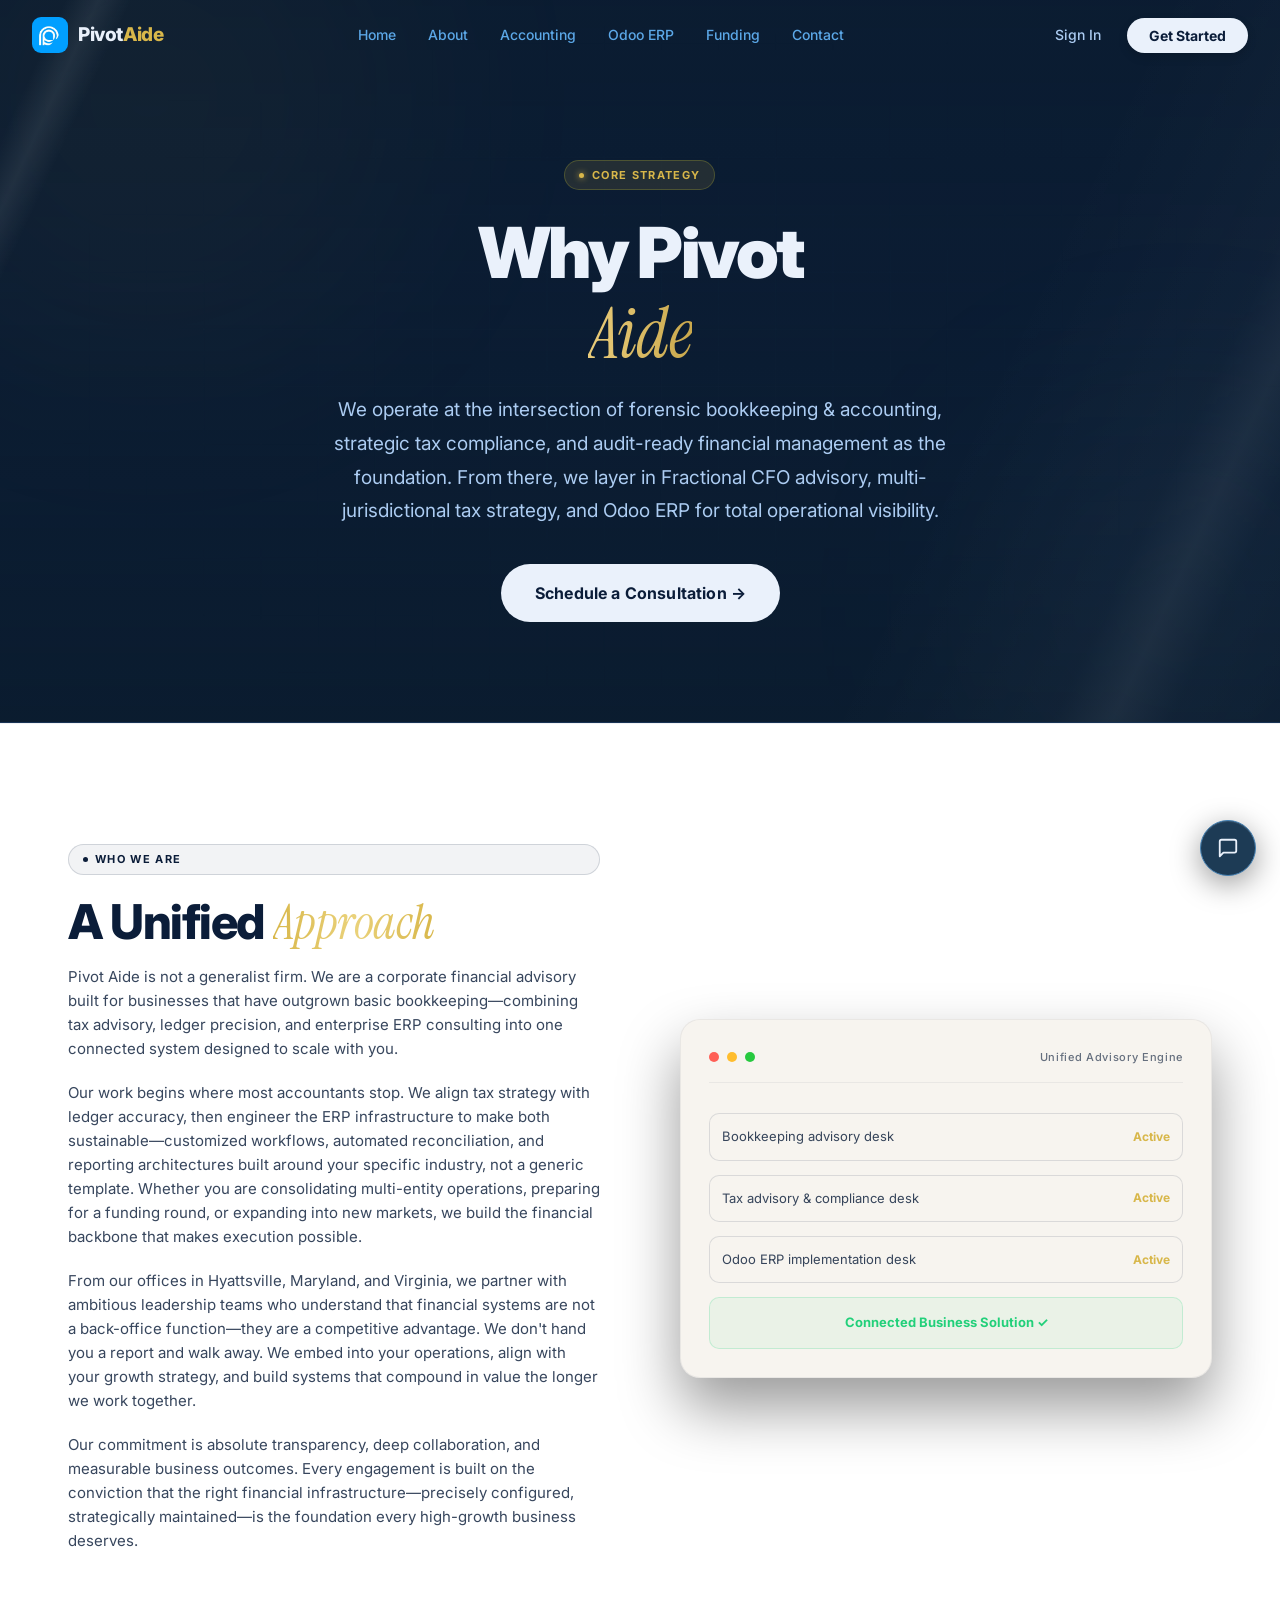
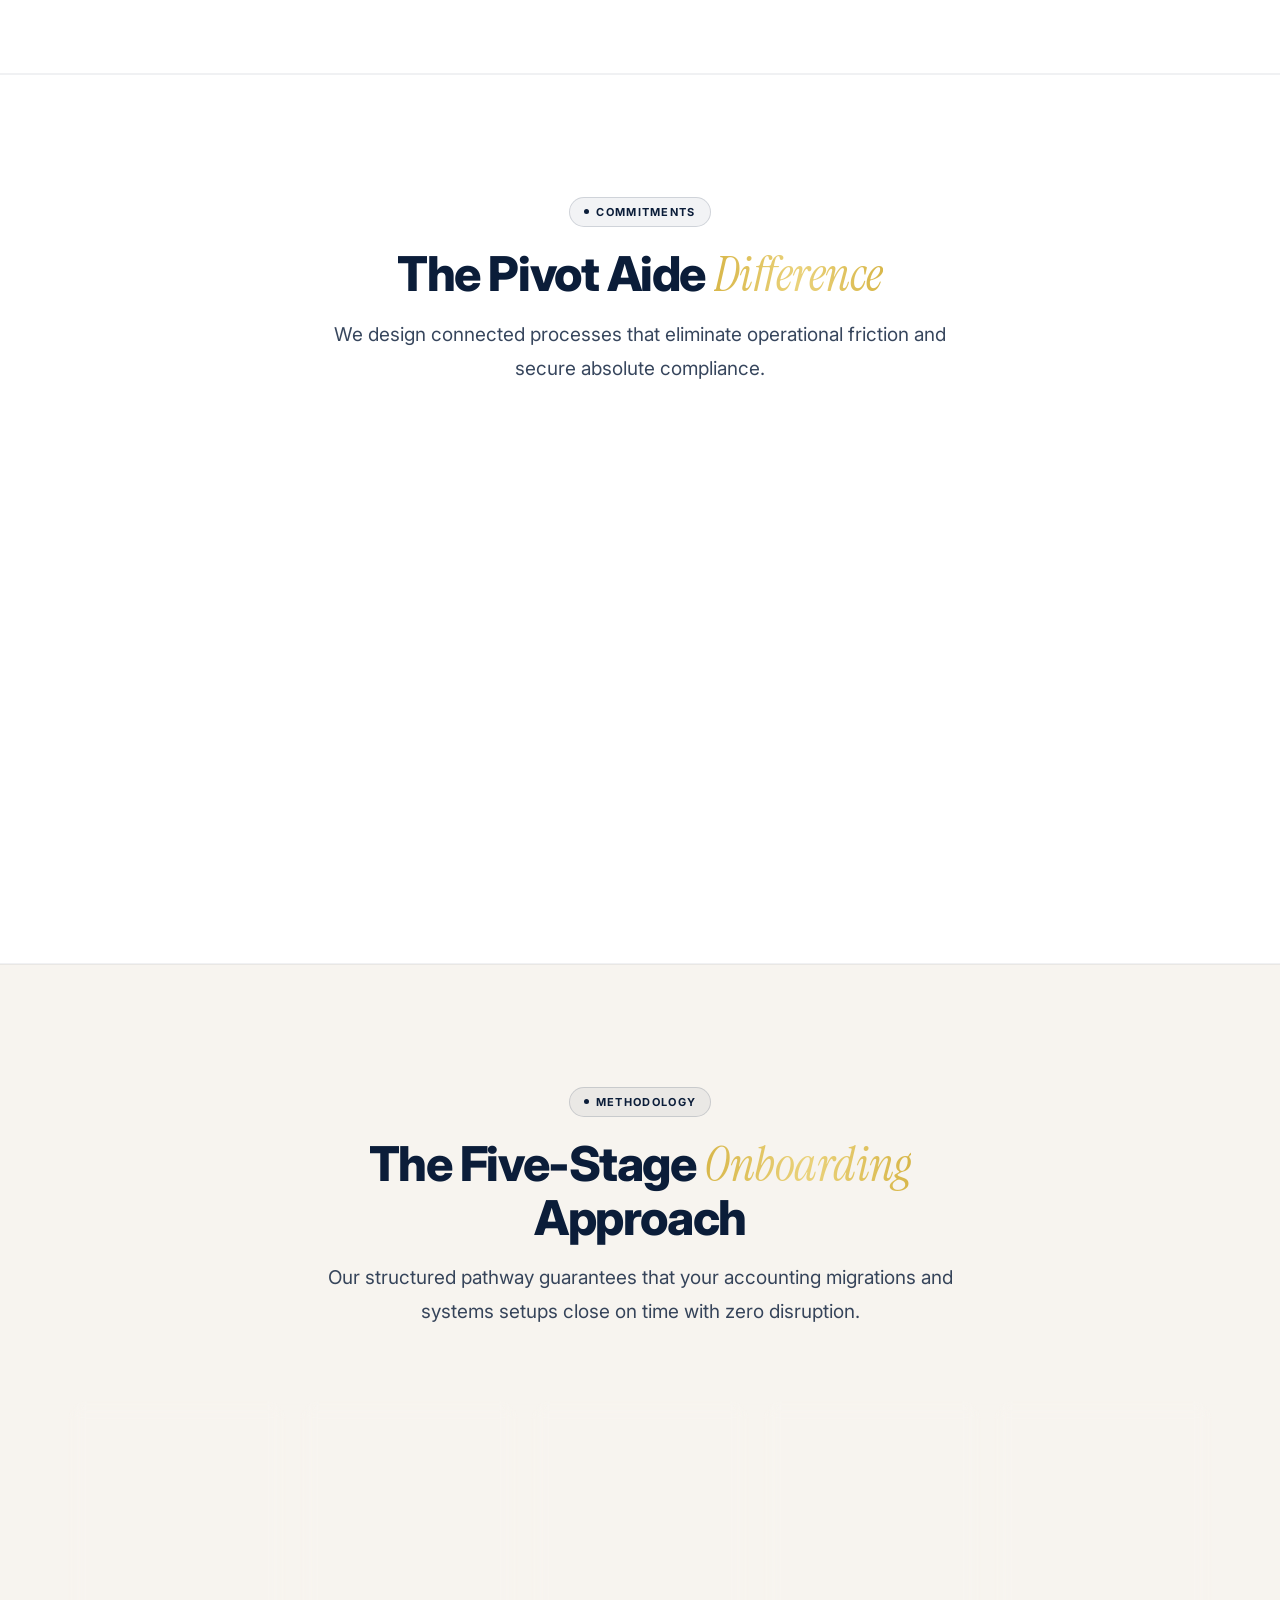
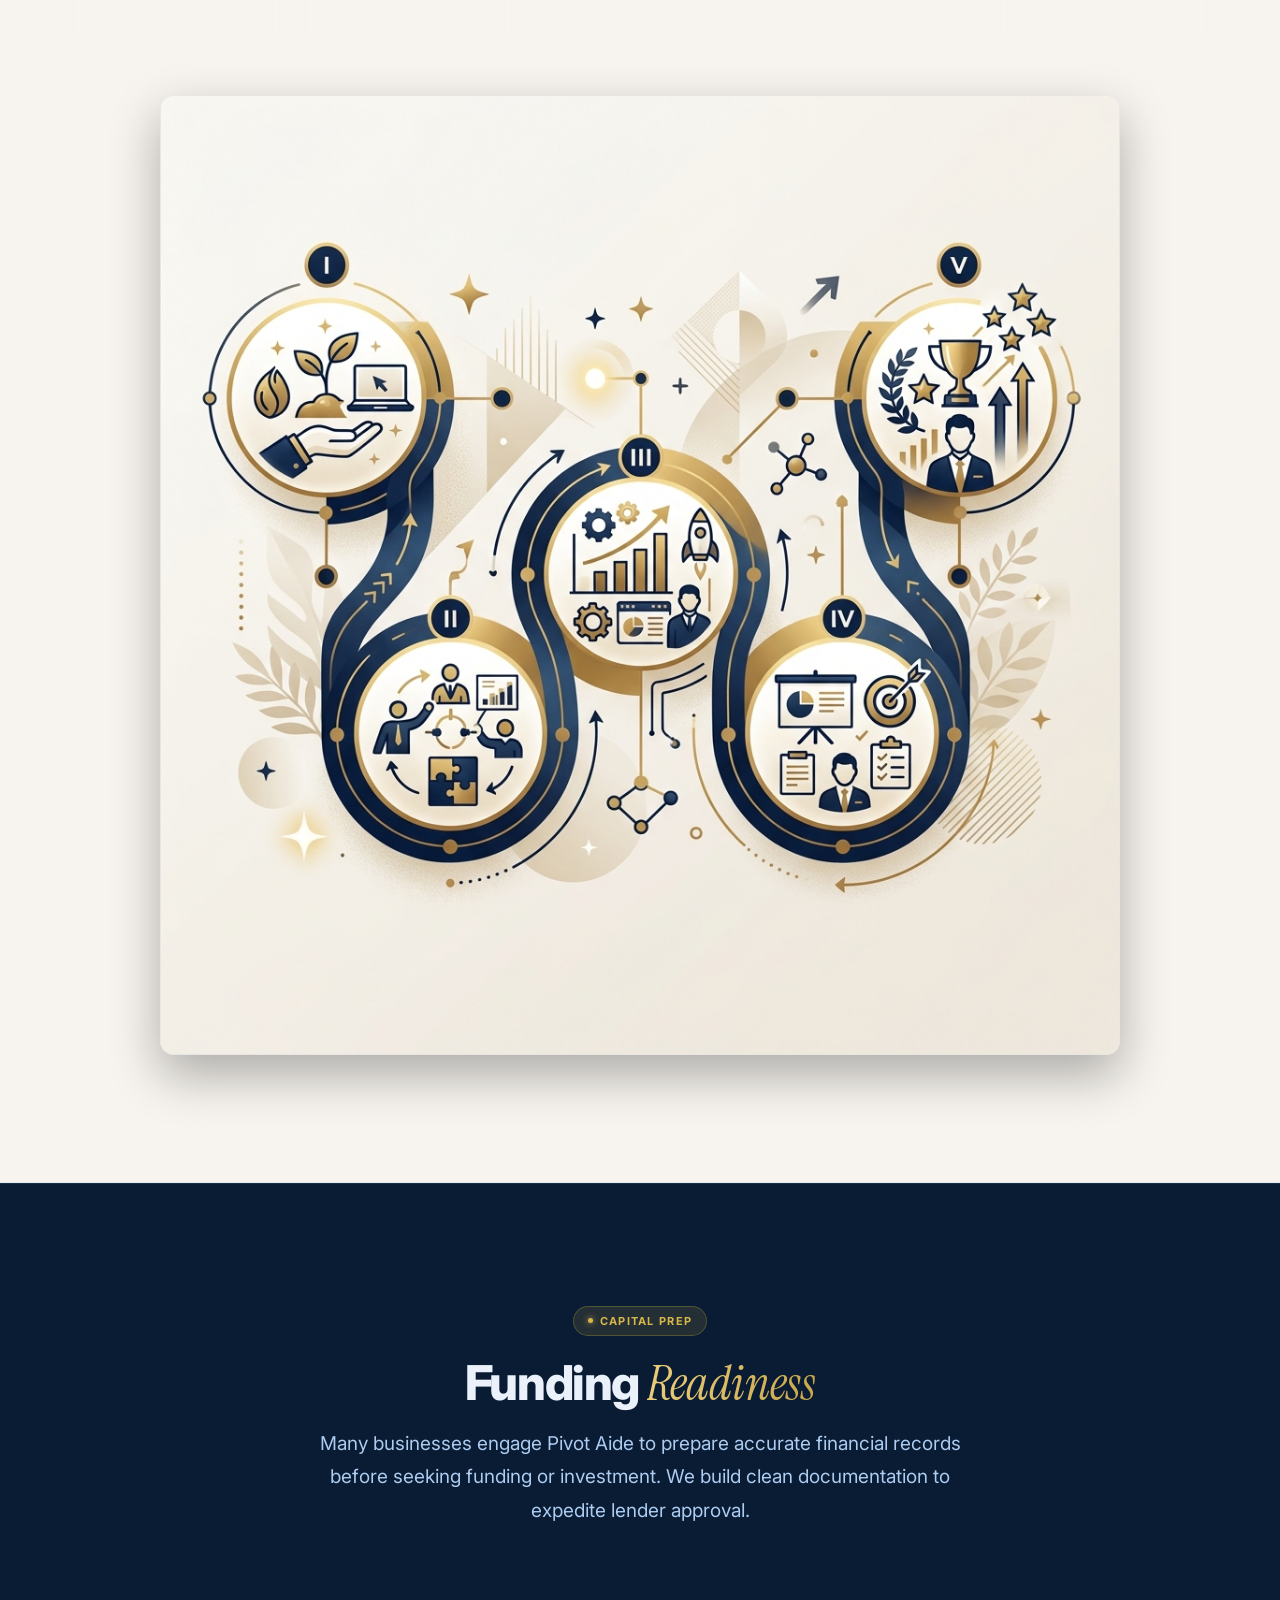
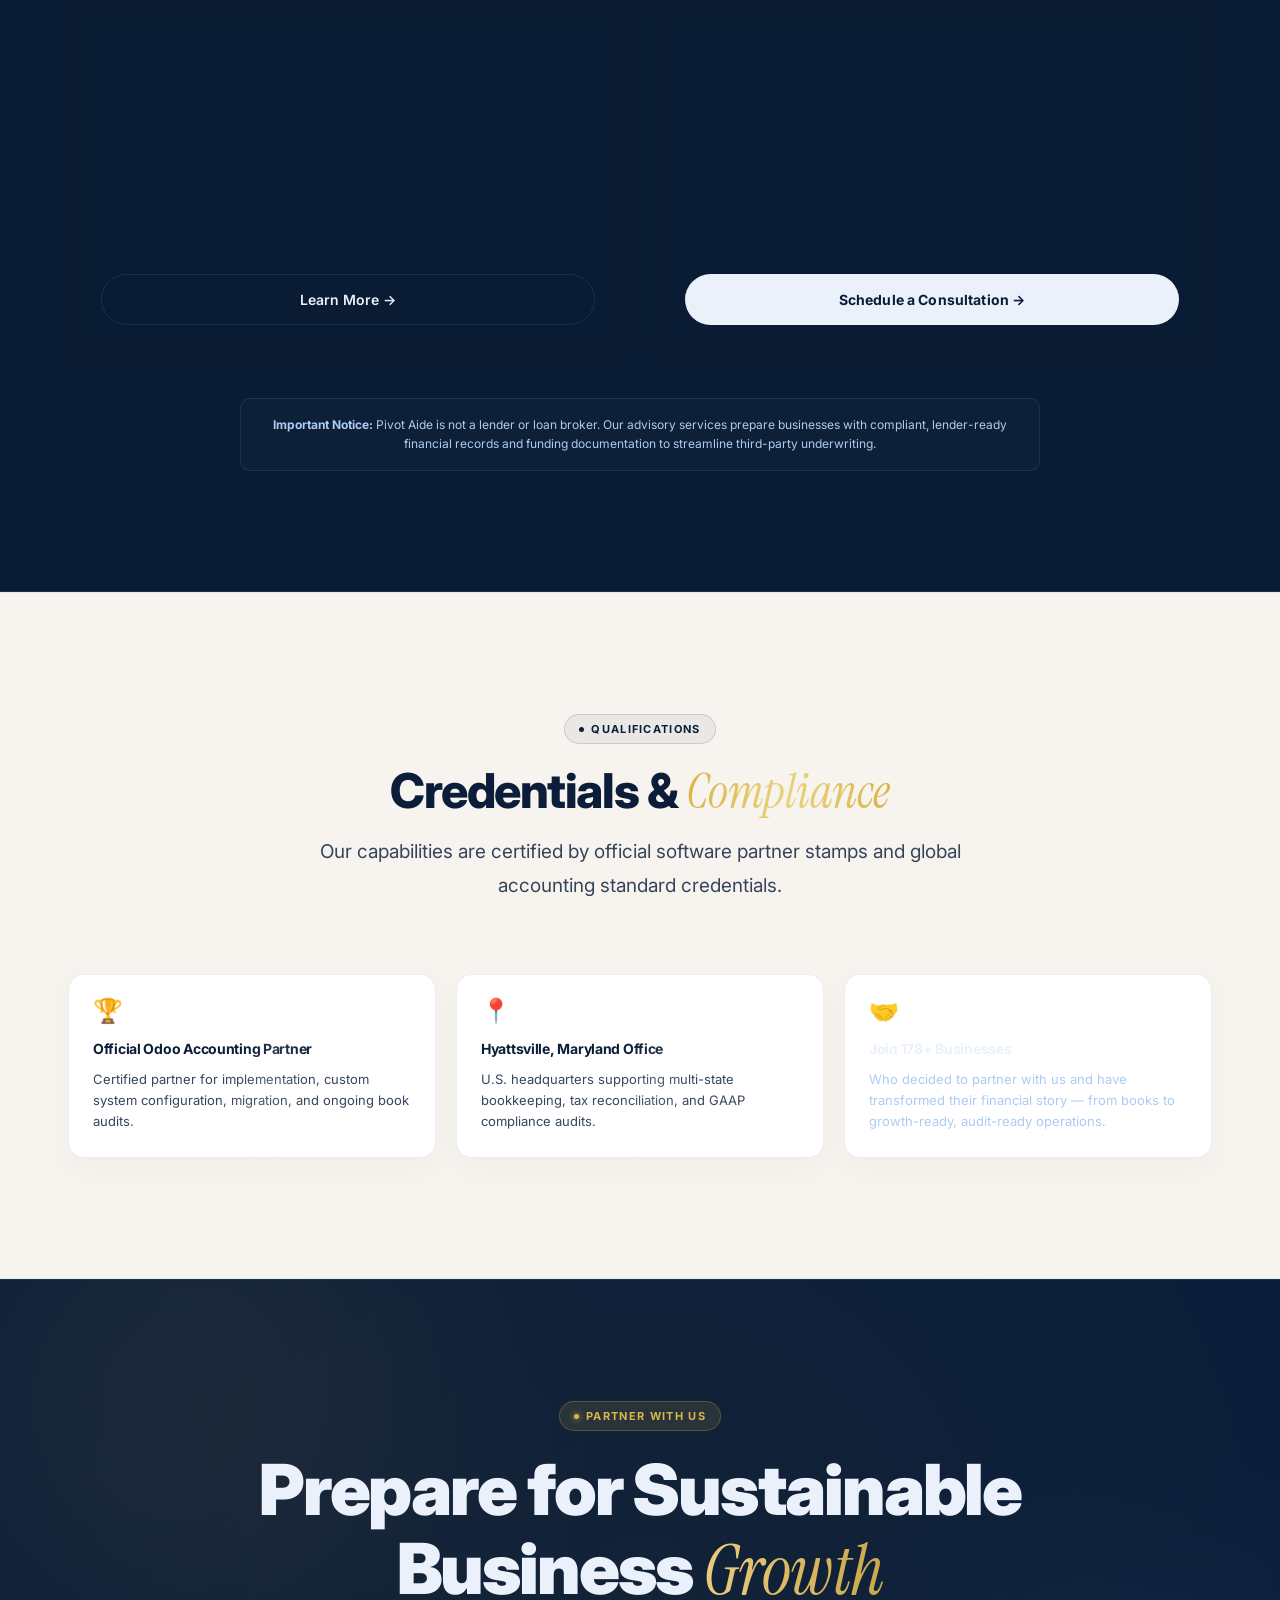
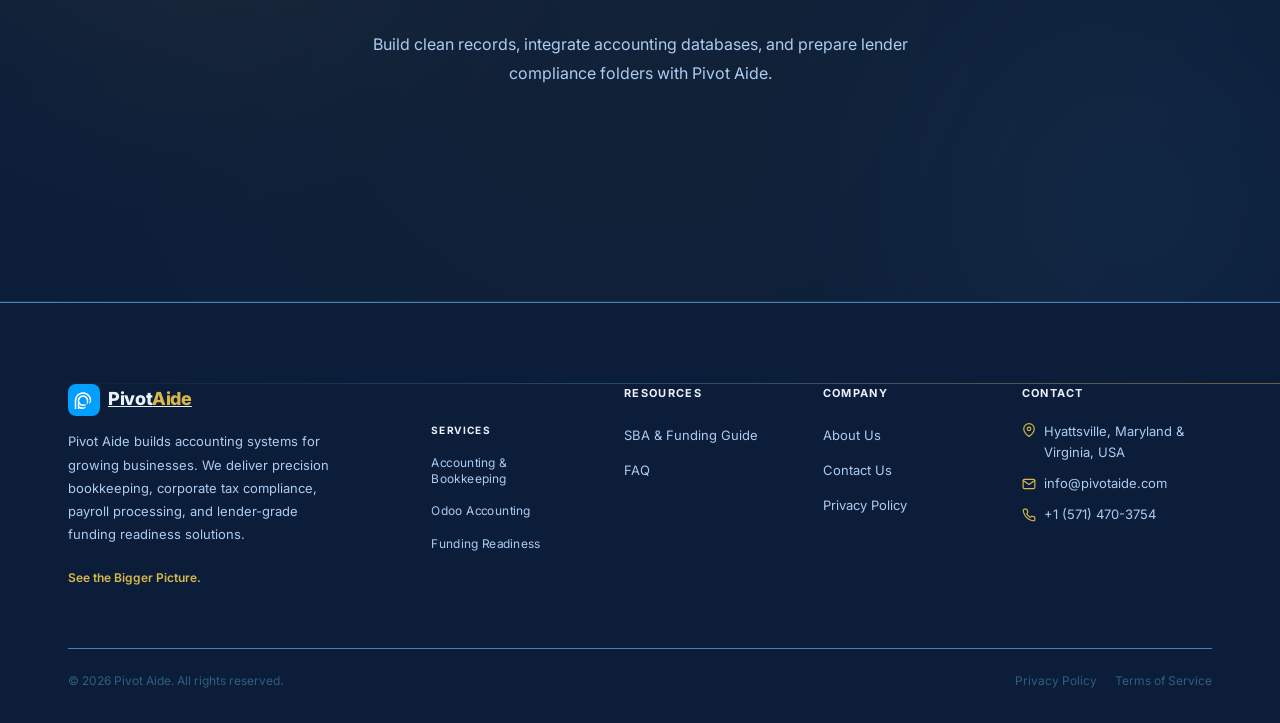
==== commit 617eb478: "Update about page credentials to match exact mockup style" ====
--- a/about.html
+++ b/about.html
@@ -268,24 +268,18 @@
             <p class="section-subtitle">Our capabilities are certified by official software partner stamps and global accounting standard credentials.</p>
         </div>
         <div class="cred-grid scroll-reveal" data-stagger>
-            <div class="cred-card" data-stagger>
-                <div class="cred-icon">
-                    <svg width="24" height="24" viewBox="0 0 24 24" fill="none" stroke="currentColor" stroke-width="2.2" stroke-linecap="round" stroke-linejoin="round" style="color:var(--yellow);"><path d="M6 9H4.5a2.5 2.5 0 0 1 0-5H6"/><path d="M18 9h1.5a2.5 2.5 0 0 0 0-5H18"/><path d="M4 22h16"/><path d="M10 14.66V17c0 .55-.45 1-1 1H4v2h16v-2h-5c-.55 0-1-.45-1-1v-2.34"/><path d="M12 2a6 6 0 0 1 6 6v5a6 6 0 0 1-6 6 6 6 0 0 1-6-6V8a6 6 0 0 1 6-6z"/></svg>
-                </div>
+            <div class="cred-card" data-stagger style="border-top: 4px solid var(--text-primary);">
+                <div class="cred-icon" style="font-size: 24px; line-height: 1;">🏆</div>
                 <div class="cred-title">Official Odoo Accounting Partner</div>
                 <p class="cred-desc">Certified partner for implementation, custom system configuration, migration, and ongoing book audits.</p>
             </div>
-            <div class="cred-card" data-stagger>
-                <div class="cred-icon">
-                    <svg width="24" height="24" viewBox="0 0 24 24" fill="none" stroke="currentColor" stroke-width="2.2" stroke-linecap="round" stroke-linejoin="round" style="color:var(--yellow);"><rect x="4" y="2" width="16" height="20" rx="2" ry="2"/><line x1="9" y1="22" x2="9" y2="16"/><line x1="15" y1="22" x2="15" y2="16"/><line x1="9" y1="16" x2="15" y2="16"/><path d="M8 6h.01"/><path d="M16 6h.01"/><path d="M8 10h.01"/><path d="M16 10h.01"/><path d="M12 6h.01"/><path d="M12 10h.01"/><path d="M8 14h.01"/><path d="M16 14h.01"/><path d="M12 14h.01"/></svg>
-                </div>
+            <div class="cred-card" data-stagger style="border-top: 4px solid var(--text-primary);">
+                <div class="cred-icon" style="font-size: 24px; line-height: 1;">📍</div>
                 <div class="cred-title">Hyattsville, Maryland Office</div>
                 <p class="cred-desc">U.S. headquarters supporting multi-state bookkeeping, tax reconciliation, and GAAP compliance audits.</p>
             </div>
-            <div class="cred-card card-navy" data-stagger>
-                <div class="cred-icon">
-                    <svg width="24" height="24" viewBox="0 0 24 24" fill="none" stroke="currentColor" stroke-width="2.2" stroke-linecap="round" stroke-linejoin="round" style="color:var(--yellow);"><path d="m11 17 2 2a1 1 0 0 0 1.4 0l4-4a1 1 0 0 0 0-1.4l-2-2"/><path d="m13 14 4-4a1 1 0 0 0 0-1.4l-2-2a1 1 0 0 0-1.4 0l-4 4a1 1 0 0 0 0 1.4l2 2"/><path d="M8.5 14.5A2.5 2.5 0 0 0 11 12"/><path d="M10.5 10.5A2.5 2.5 0 0 0 8 13"/></svg>
-                </div>
+            <div class="cred-card card-navy" data-stagger style="border-top: 4px solid var(--yellow);">
+                <div class="cred-icon" style="font-size: 24px; line-height: 1;">🤝</div>
                 <div class="cred-title">Join <span id="countup-businesses-about">0</span>+ Businesses</div>
                 <p class="cred-desc">Who decided to partner with us and have transformed their financial story — from books to growth-ready, audit-ready operations.</p>
             </div>
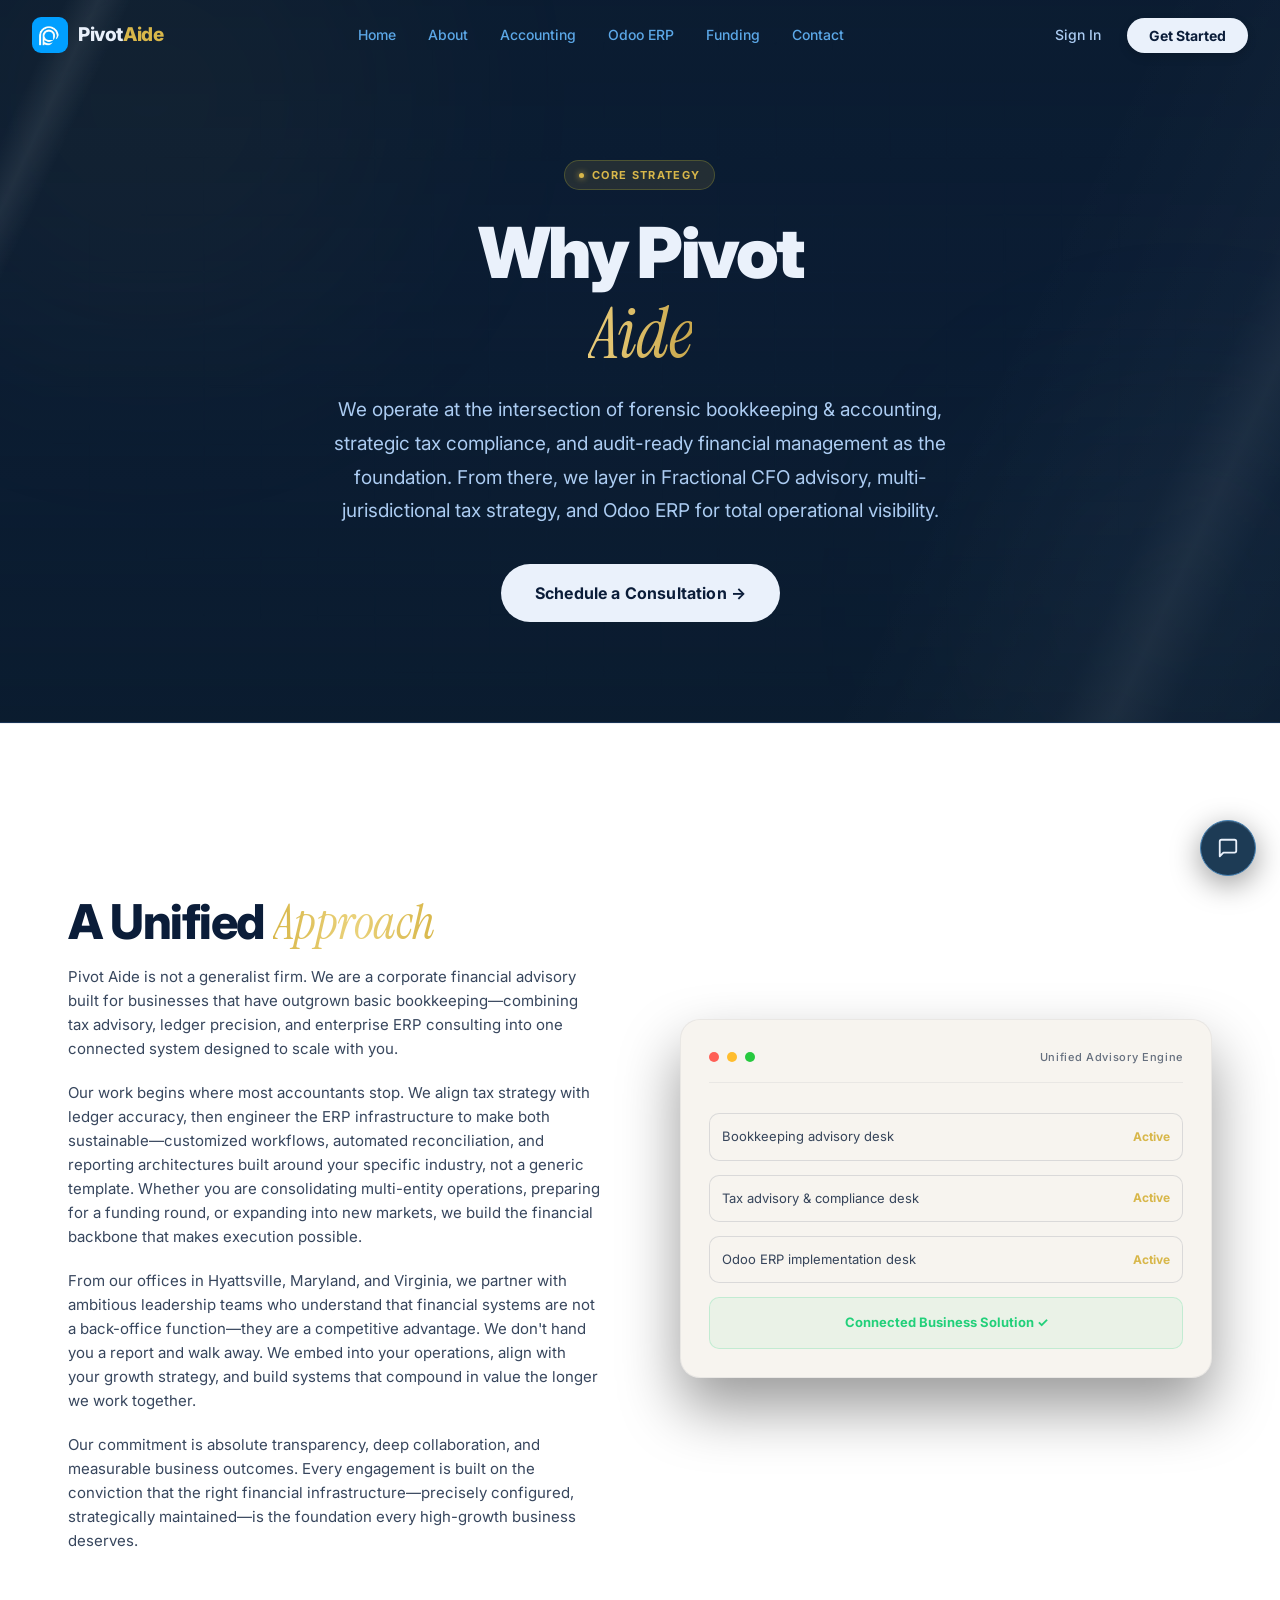
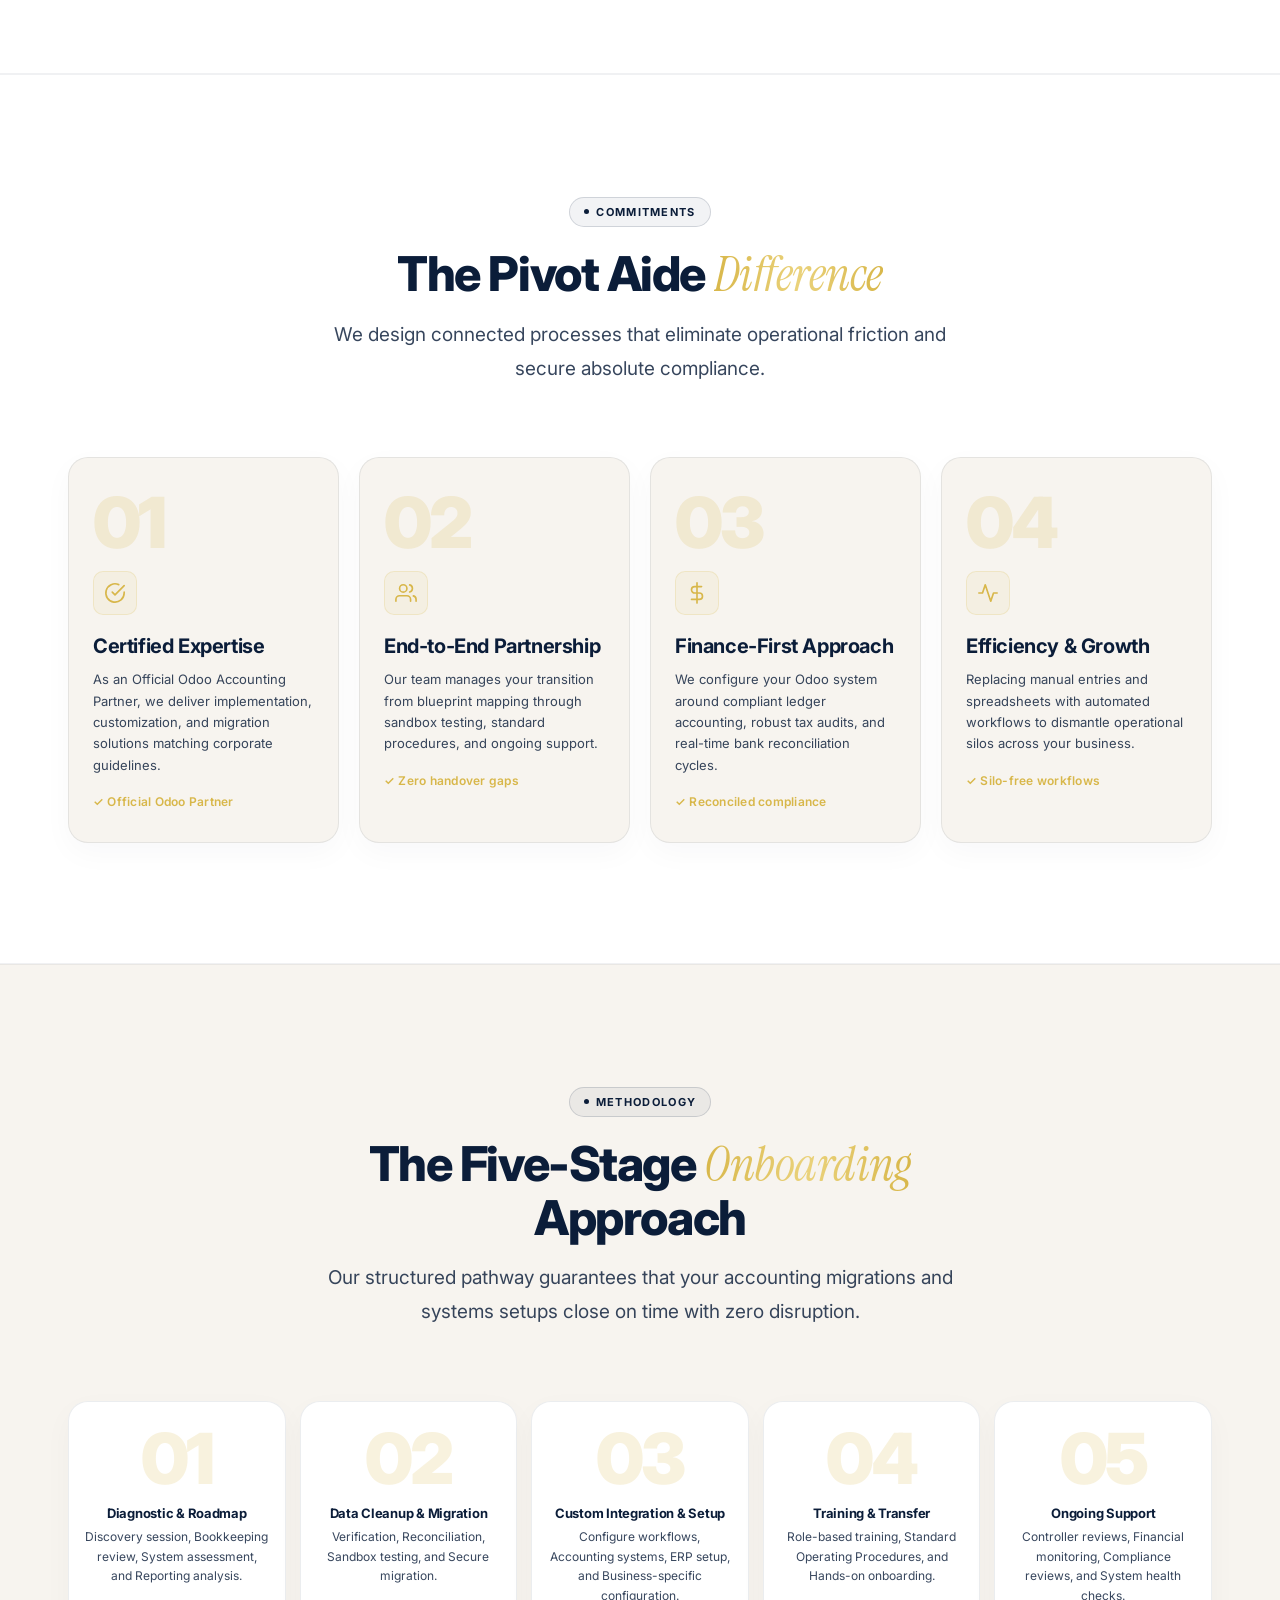
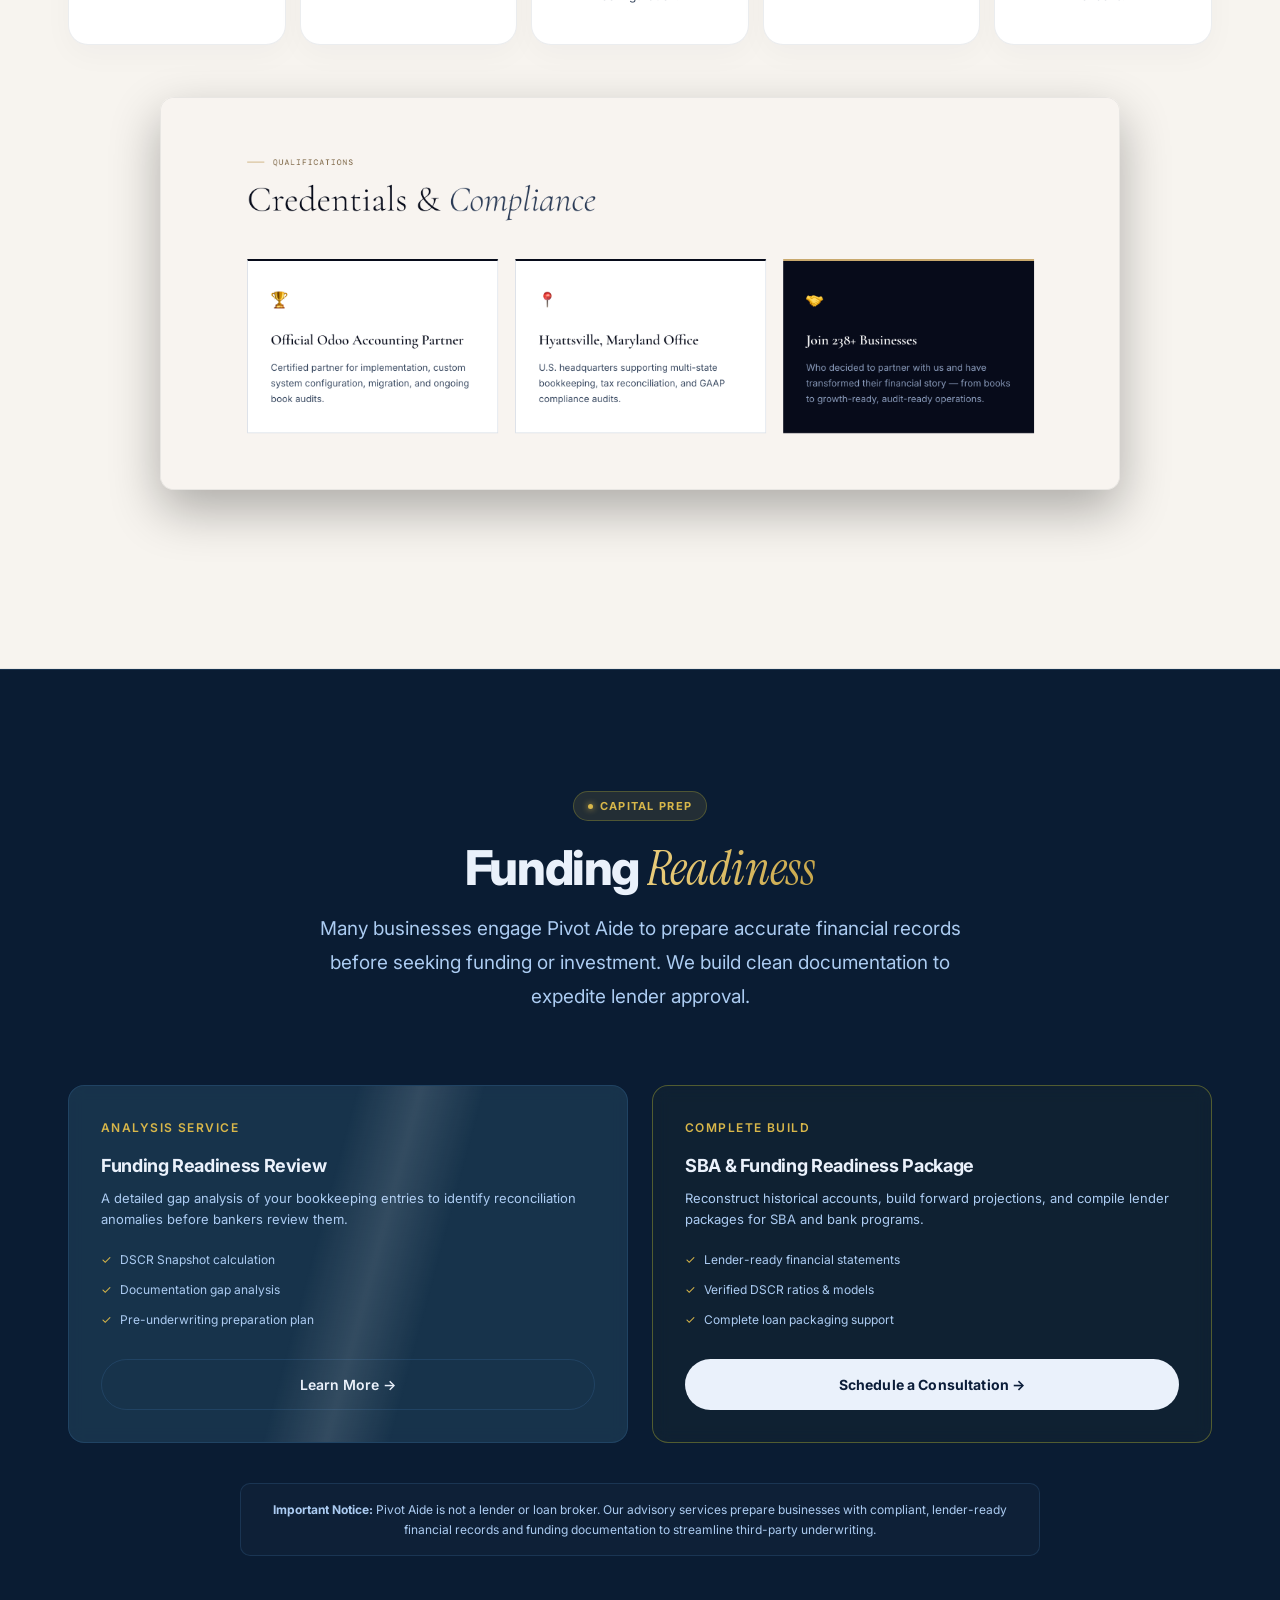
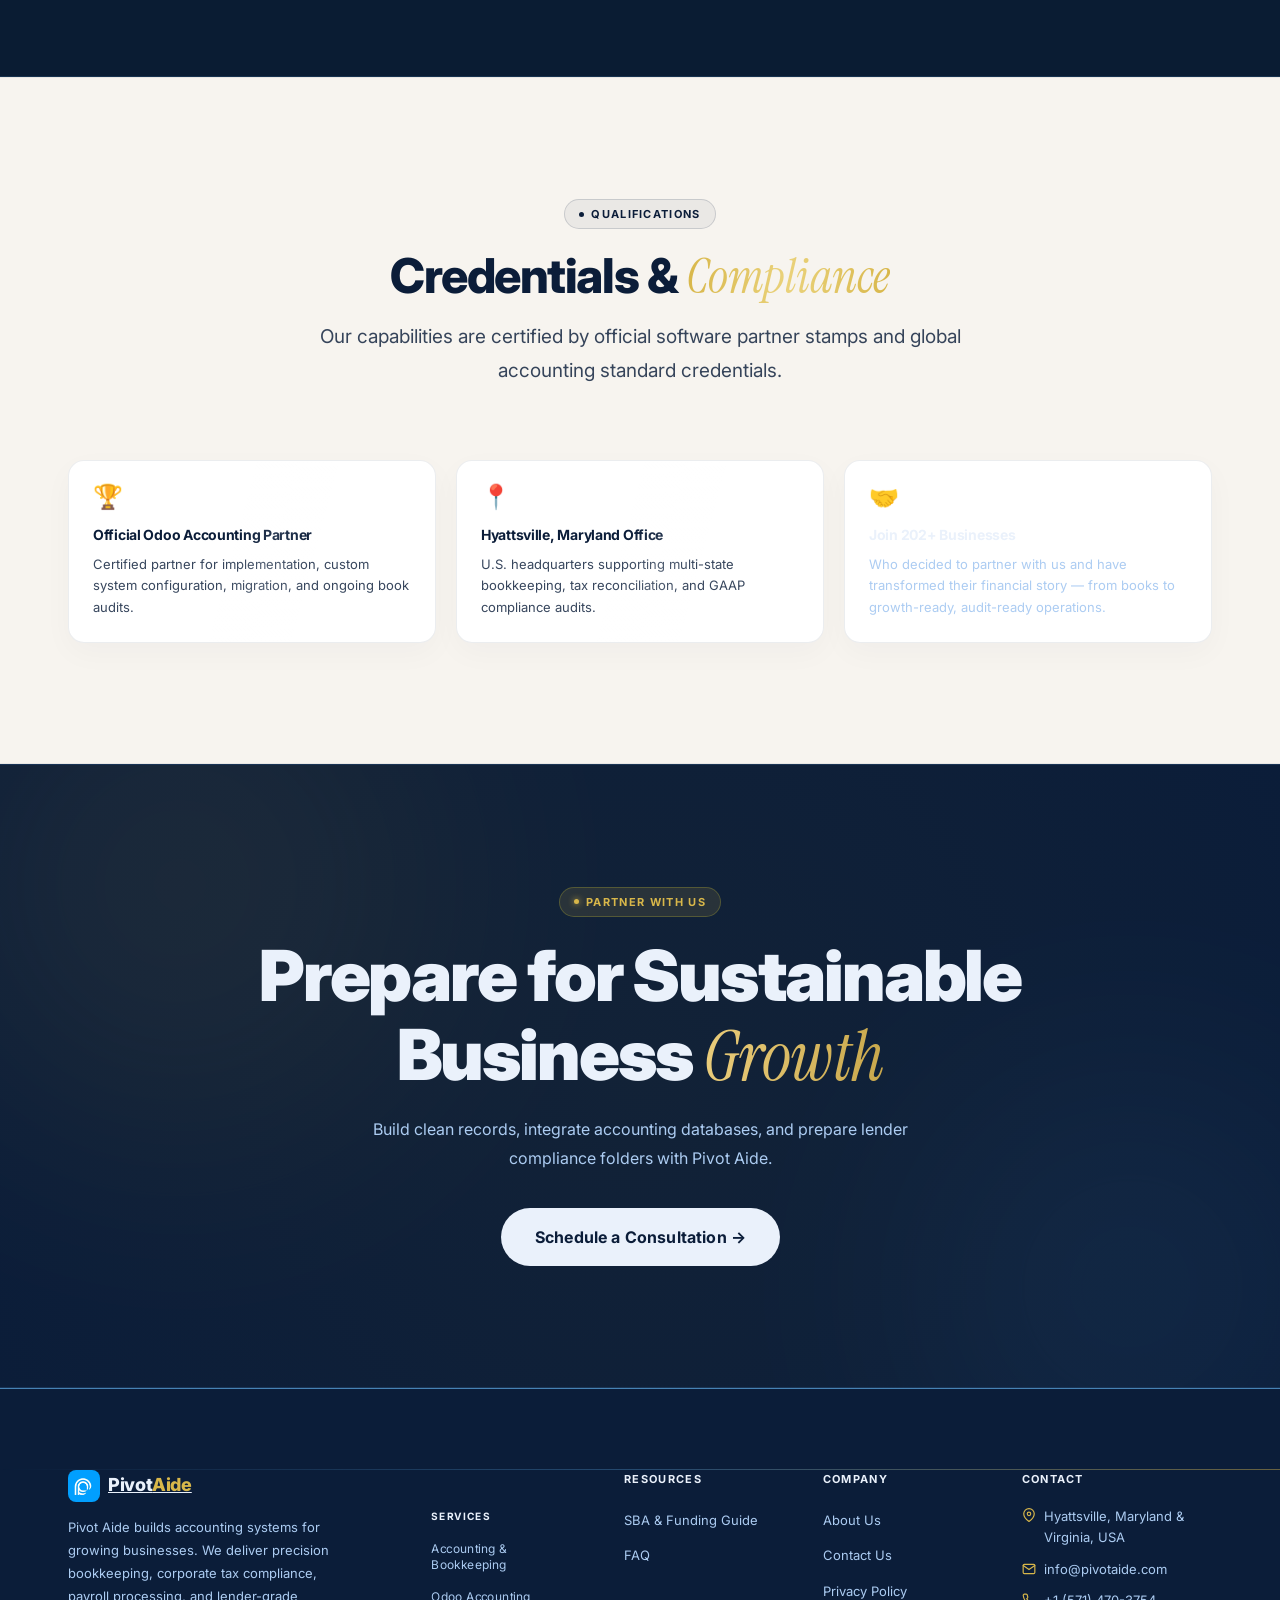
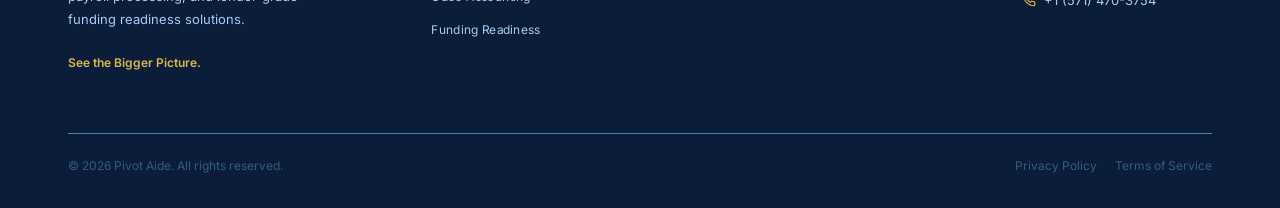
==== commit b1941047: "Add remaining mockup assets and complete staggering animations" ====
--- a/about.html
+++ b/about.html
@@ -80,35 +80,35 @@
 <section class="content-section light" id="who-we-are">
     <div class="container">
         <div class="two-col-grid">
-            <div class="col-content animate-on-scroll">
-                <div class="section-tag"><span class="section-tag-dot"></span>Who We Are</div>
-                <h2 class="section-title" style="text-align:left;">A Unified <em class="serif-italic">Approach</em></h2>
-                <p class="section-subtitle" style="text-align:left;margin-bottom:20px;font-size:15px;line-height:1.6;">Pivot Aide is not a generalist firm. We are a corporate financial advisory built for businesses that have outgrown basic bookkeeping—combining tax advisory, ledger precision, and enterprise ERP consulting into one connected system designed to scale with you.</p>
-                <p class="section-subtitle" style="text-align:left;margin-bottom:20px;font-size:15px;line-height:1.6;">Our work begins where most accountants stop. We align tax strategy with ledger accuracy, then engineer the ERP infrastructure to make both sustainable—customized workflows, automated reconciliation, and reporting architectures built around your specific industry, not a generic template. Whether you are consolidating multi-entity operations, preparing for a funding round, or expanding into new markets, we build the financial backbone that makes execution possible.</p>
-                <p class="section-subtitle" style="text-align:left;margin-bottom:20px;font-size:15px;line-height:1.6;">From our offices in Hyattsville, Maryland, and Virginia, we partner with ambitious leadership teams who understand that financial systems are not a back-office function—they are a competitive advantage. We don't hand you a report and walk away. We embed into your operations, align with your growth strategy, and build systems that compound in value the longer we work together.</p>
-                <p class="section-subtitle" style="text-align:left;margin-bottom:0;font-size:15px;line-height:1.6;">Our commitment is absolute transparency, deep collaboration, and measurable business outcomes. Every engagement is built on the conviction that the right financial infrastructure—precisely configured, strategically maintained—is the foundation every high-growth business deserves.</p>
+            <div class="col-content scroll-reveal" data-stagger>
+                <div class="section-tag" data-stagger><span class="section-tag-dot"></span>Who We Are</div>
+                <h2 class="section-title" data-stagger style="text-align:left;">A Unified <em class="serif-italic">Approach</em></h2>
+                <p class="section-subtitle" data-stagger style="text-align:left;margin-bottom:20px;font-size:15px;line-height:1.6;">Pivot Aide is not a generalist firm. We are a corporate financial advisory built for businesses that have outgrown basic bookkeeping—combining tax advisory, ledger precision, and enterprise ERP consulting into one connected system designed to scale with you.</p>
+                <p class="section-subtitle" data-stagger style="text-align:left;margin-bottom:20px;font-size:15px;line-height:1.6;">Our work begins where most accountants stop. We align tax strategy with ledger accuracy, then engineer the ERP infrastructure to make both sustainable—customized workflows, automated reconciliation, and reporting architectures built around your specific industry, not a generic template. Whether you are consolidating multi-entity operations, preparing for a funding round, or expanding into new markets, we build the financial backbone that makes execution possible.</p>
+                <p class="section-subtitle" data-stagger style="text-align:left;margin-bottom:20px;font-size:15px;line-height:1.6;">From our offices in Hyattsville, Maryland, and Virginia, we partner with ambitious leadership teams who understand that financial systems are not a back-office function—they are a competitive advantage. We don't hand you a report and walk away. We embed into your operations, align with your growth strategy, and build systems that compound in value the longer we work together.</p>
+                <p class="section-subtitle" data-stagger style="text-align:left;margin-bottom:0;font-size:15px;line-height:1.6;">Our commitment is absolute transparency, deep collaboration, and measurable business outcomes. Every engagement is built on the conviction that the right financial infrastructure—precisely configured, strategically maintained—is the foundation every high-growth business deserves.</p>
             </div>
             
-            <div class="col-visual animate-on-scroll">
+            <div class="col-visual scroll-reveal" data-stagger>
                 <div class="visual-card">
-                    <div class="visual-card-header">
+                    <div class="visual-card-header" data-stagger>
                         <div class="vc-dot vc-dot-red"></div><div class="vc-dot vc-dot-amber"></div><div class="vc-dot vc-dot-green"></div>
                         <span class="vc-title">Unified Advisory Engine</span>
                     </div>
                     <div style="display:flex;flex-direction:column;gap:14px;padding-top:10px;">
-                        <div style="display:flex;justify-content:space-between;align-items:center;padding:12px;background:rgba(255,255,255,0.03);border-radius:10px;border:1px solid var(--border);">
+                        <div data-stagger style="display:flex;justify-content:space-between;align-items:center;padding:12px;background:rgba(255,255,255,0.03);border-radius:10px;border:1px solid var(--border);">
                             <span style="font-size:13px;color:var(--text-secondary);">Bookkeeping advisory desk</span>
                             <span style="font-size:12px;font-weight:700;color:var(--yellow);">Active</span>
                         </div>
-                        <div style="display:flex;justify-content:space-between;align-items:center;padding:12px;background:rgba(255,255,255,0.03);border-radius:10px;border:1px solid var(--border);">
+                        <div data-stagger style="display:flex;justify-content:space-between;align-items:center;padding:12px;background:rgba(255,255,255,0.03);border-radius:10px;border:1px solid var(--border);">
                             <span style="font-size:13px;color:var(--text-secondary);">Tax advisory &amp; compliance desk</span>
                             <span style="font-size:12px;font-weight:700;color:var(--yellow);">Active</span>
                         </div>
-                        <div style="display:flex;justify-content:space-between;align-items:center;padding:12px;background:rgba(255,255,255,0.03);border-radius:10px;border:1px solid var(--border);">
+                        <div data-stagger style="display:flex;justify-content:space-between;align-items:center;padding:12px;background:rgba(255,255,255,0.03);border-radius:10px;border:1px solid var(--border);">
                             <span style="font-size:13px;color:var(--text-secondary);">Odoo ERP implementation desk</span>
                             <span style="font-size:12px;font-weight:700;color:var(--yellow);">Active</span>
                         </div>
-                        <div style="padding:14px;background:rgba(34,208,122,0.06);border:1px solid rgba(34,208,122,0.2);border-radius:10px;text-align:center;font-size:13px;font-weight:700;color:var(--green);">
+                        <div data-stagger style="padding:14px;background:rgba(34,208,122,0.06);border:1px solid rgba(34,208,122,0.2);border-radius:10px;text-align:center;font-size:13px;font-weight:700;color:var(--green);">
                             Connected Business Solution ✓
                         </div>
                     </div>
@@ -204,8 +204,8 @@
             </div>
         </div>
 
-        <div class="animate-on-scroll" style="text-align: center; margin-top: 40px;">
-            <img src="pivot_image/client_pathway.png" alt="Pivot Aide Client Onboarding Success Pathway Infographic" class="process-diagram-img" style="width: 100%; max-width: 960px; height: auto; border-radius: 14px; border: 1px solid var(--border-light); box-shadow: 0 20px 50px rgba(0,0,0,0.3);">
+        <div class="process-diagram-container scroll-reveal" data-stagger style="text-align: center; margin-bottom: 50px;">
+            <img src="About US Page (2).png" alt="Pivot Aide Client Onboarding Success Pathway Infographic" class="process-diagram-img" style="width: 100%; max-width: 960px; height: auto; border-radius: 14px; border: 1px solid var(--border-light); box-shadow: 0 20px 50px rgba(0,0,0,0.3);">
         </div>
     </div>
 </section>
@@ -291,11 +291,11 @@
 <section class="final-cta-section">
     <div class="final-cta-bg"><div class="final-cta-orb final-cta-orb-1"></div><div class="final-cta-orb final-cta-orb-2"></div></div>
     <div class="container">
-        <div class="final-cta-inner animate-on-scroll">
-            <div class="section-tag" style="margin:0 auto 20px;"><span class="section-tag-dot"></span>Partner With Us</div>
+        <div class="final-cta-inner scroll-reveal" data-stagger>
+            <div class="section-tag" data-stagger style="margin:0 auto 20px;"><span class="section-tag-dot"></span>Partner With Us</div>
             <h2 class="final-cta-headline">Prepare for Sustainable<br>Business <em class="serif-italic">Growth</em></h2>
-            <p class="final-cta-sub">Build clean records, integrate accounting databases, and prepare lender compliance folders with Pivot Aide.</p>
-            <a href="contact.html" class="btn-primary btn-lg">Schedule a Consultation →</a>
+            <p class="final-cta-sub" data-stagger>Build clean records, integrate accounting databases, and prepare lender compliance folders with Pivot Aide.</p>
+            <a href="contact.html" class="btn-primary btn-lg" data-stagger>Schedule a Consultation →</a>
         </div>
     </div>
 </section>
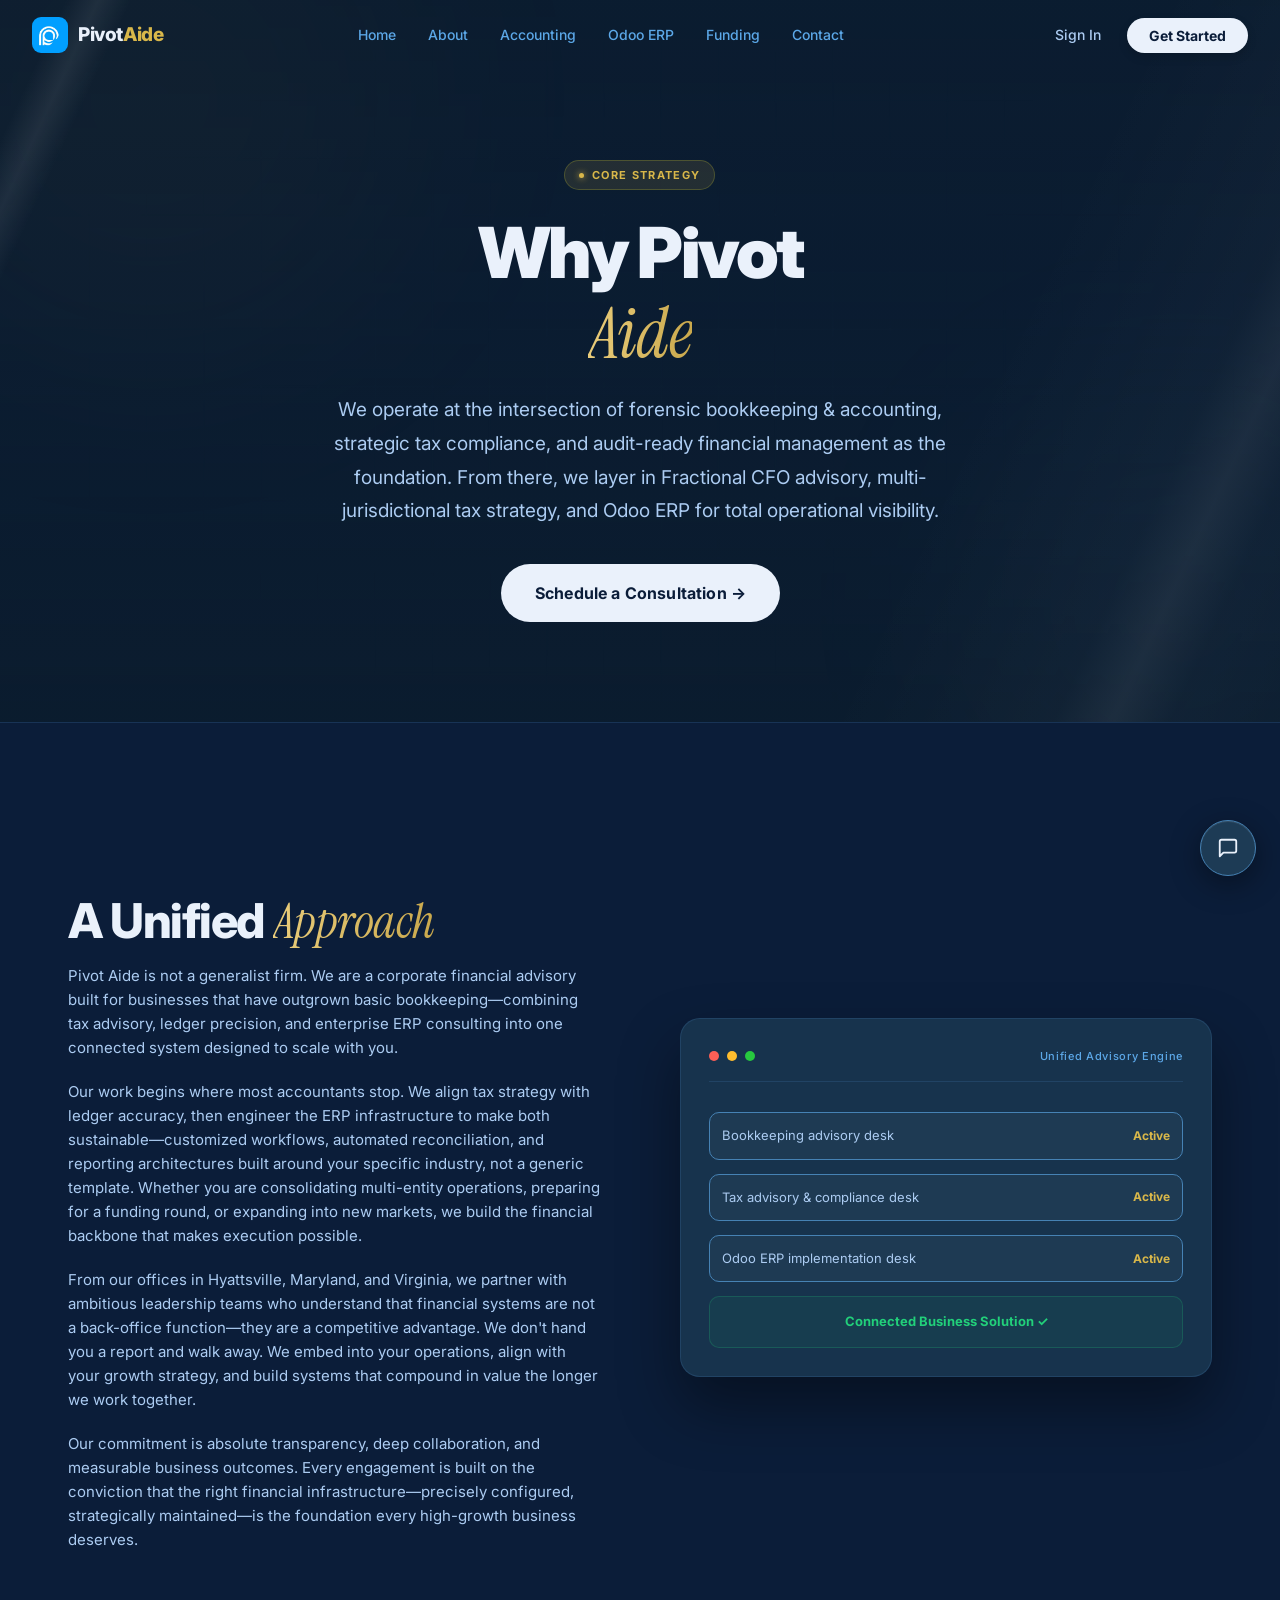
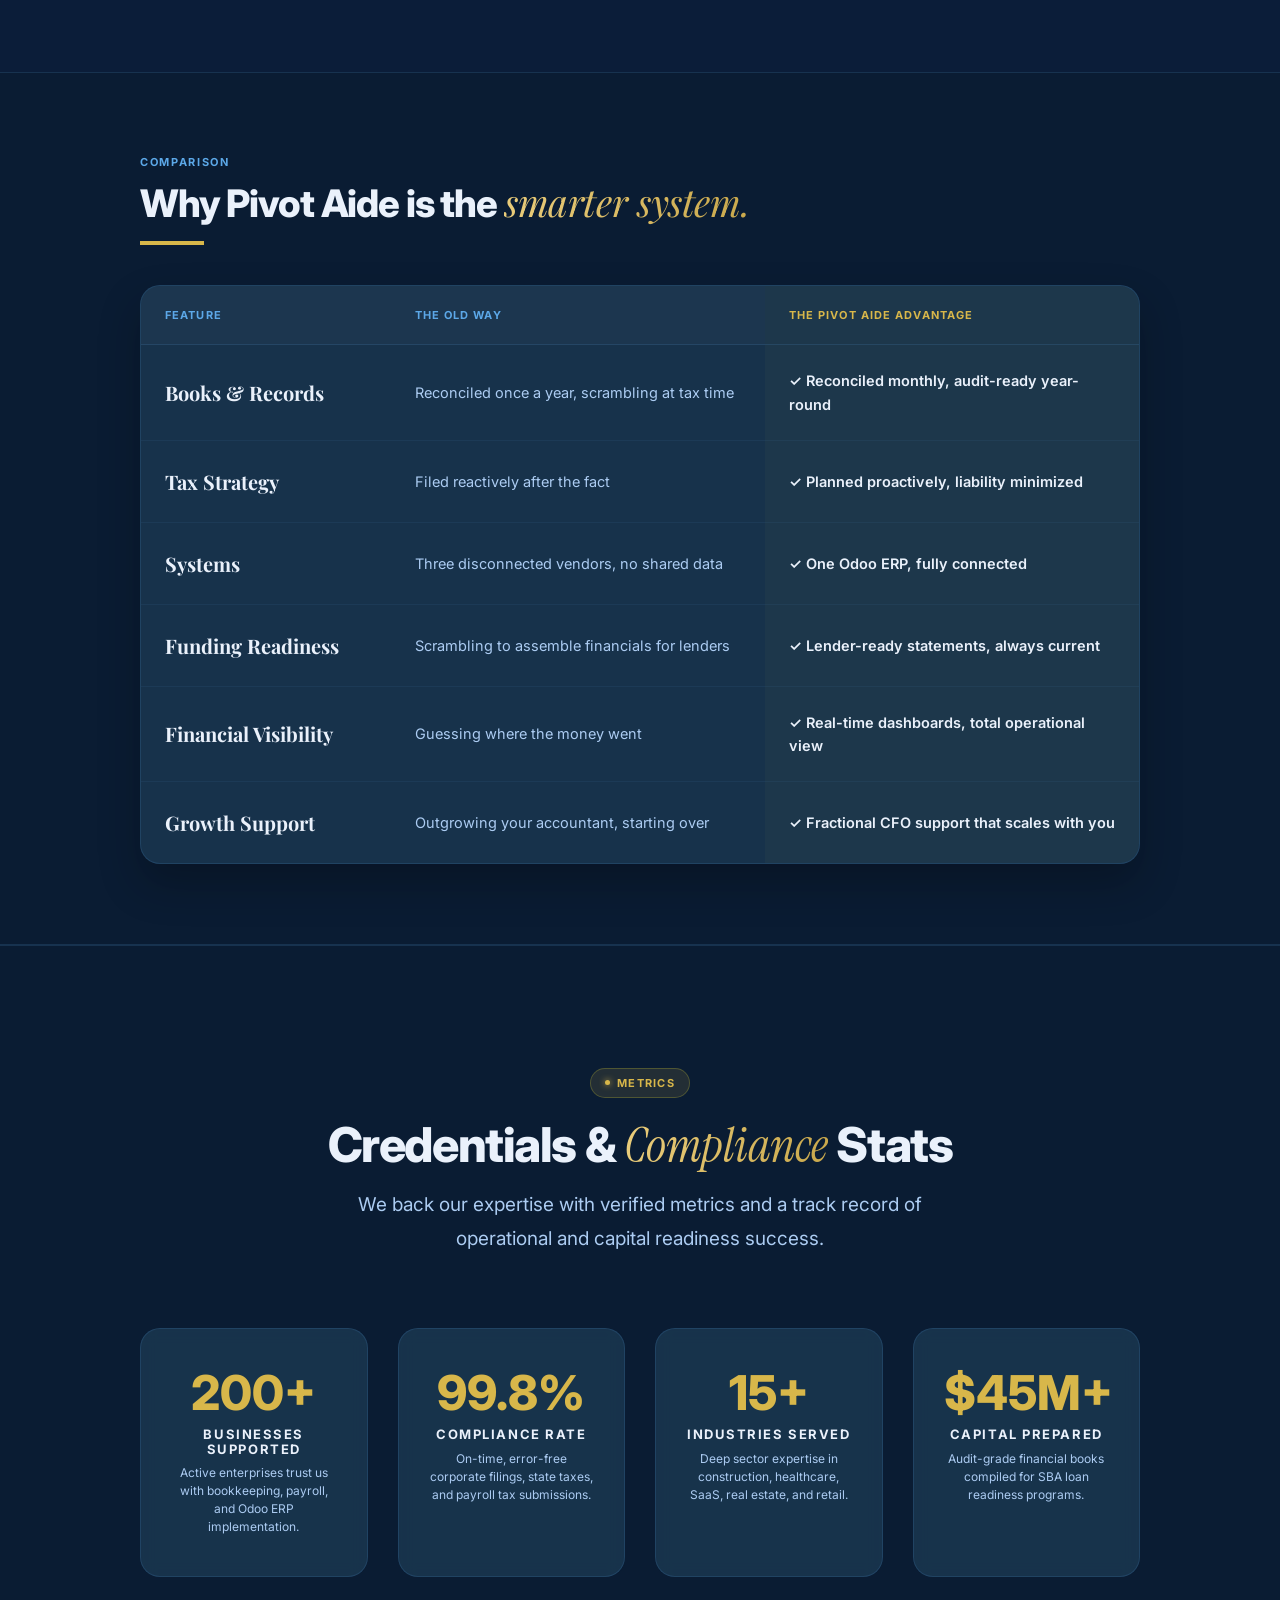
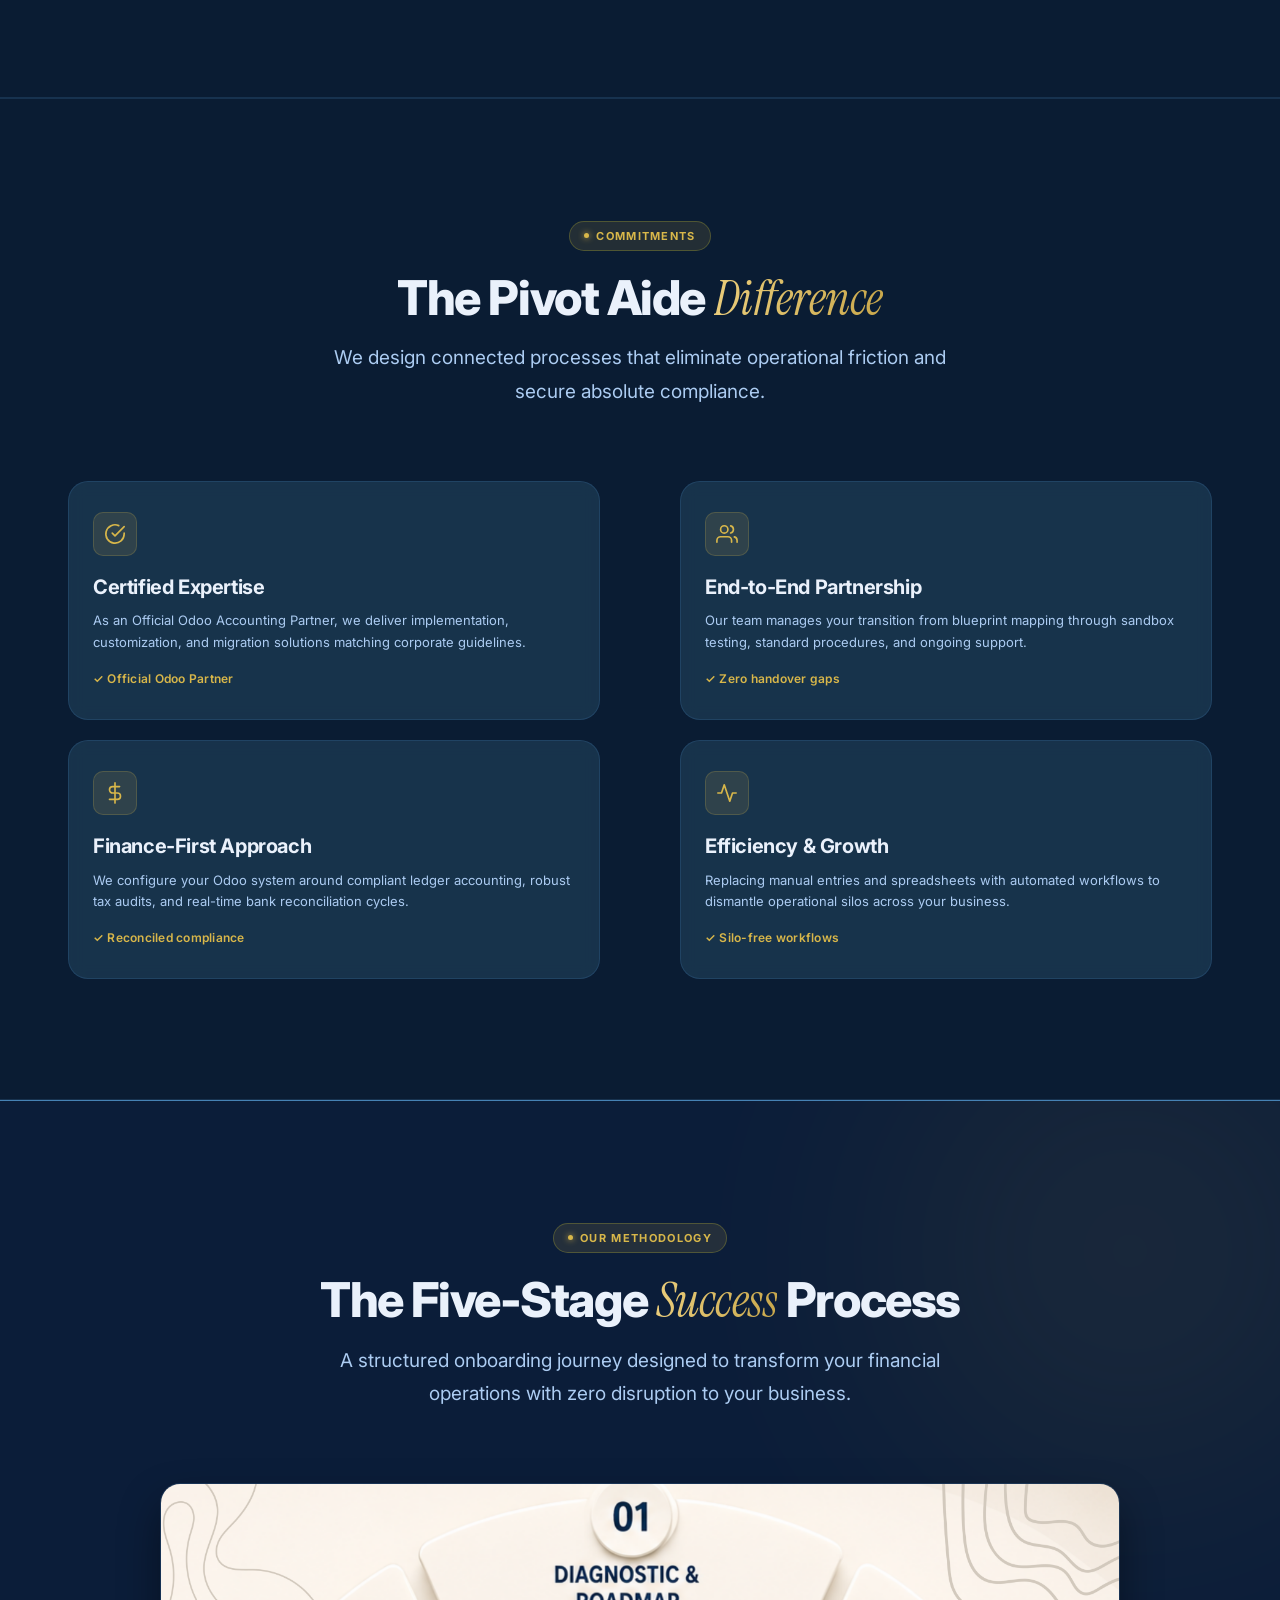
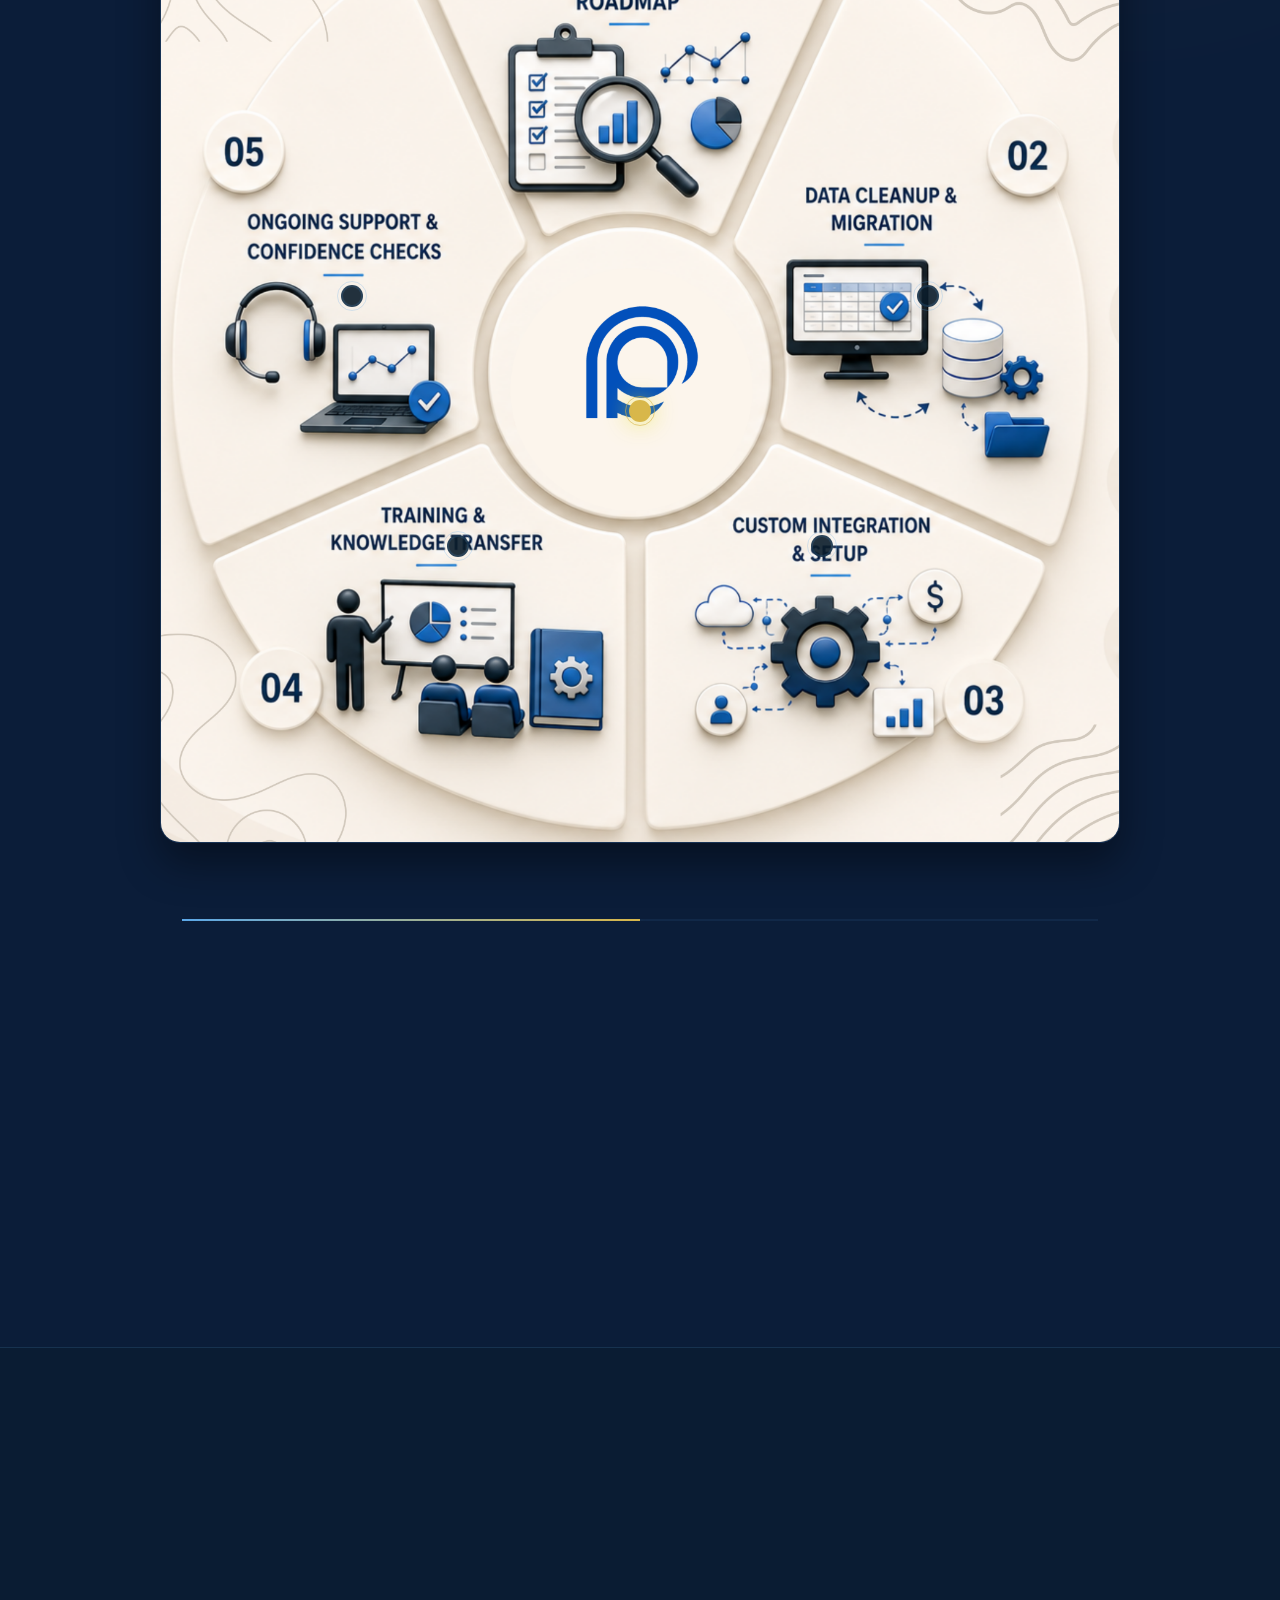
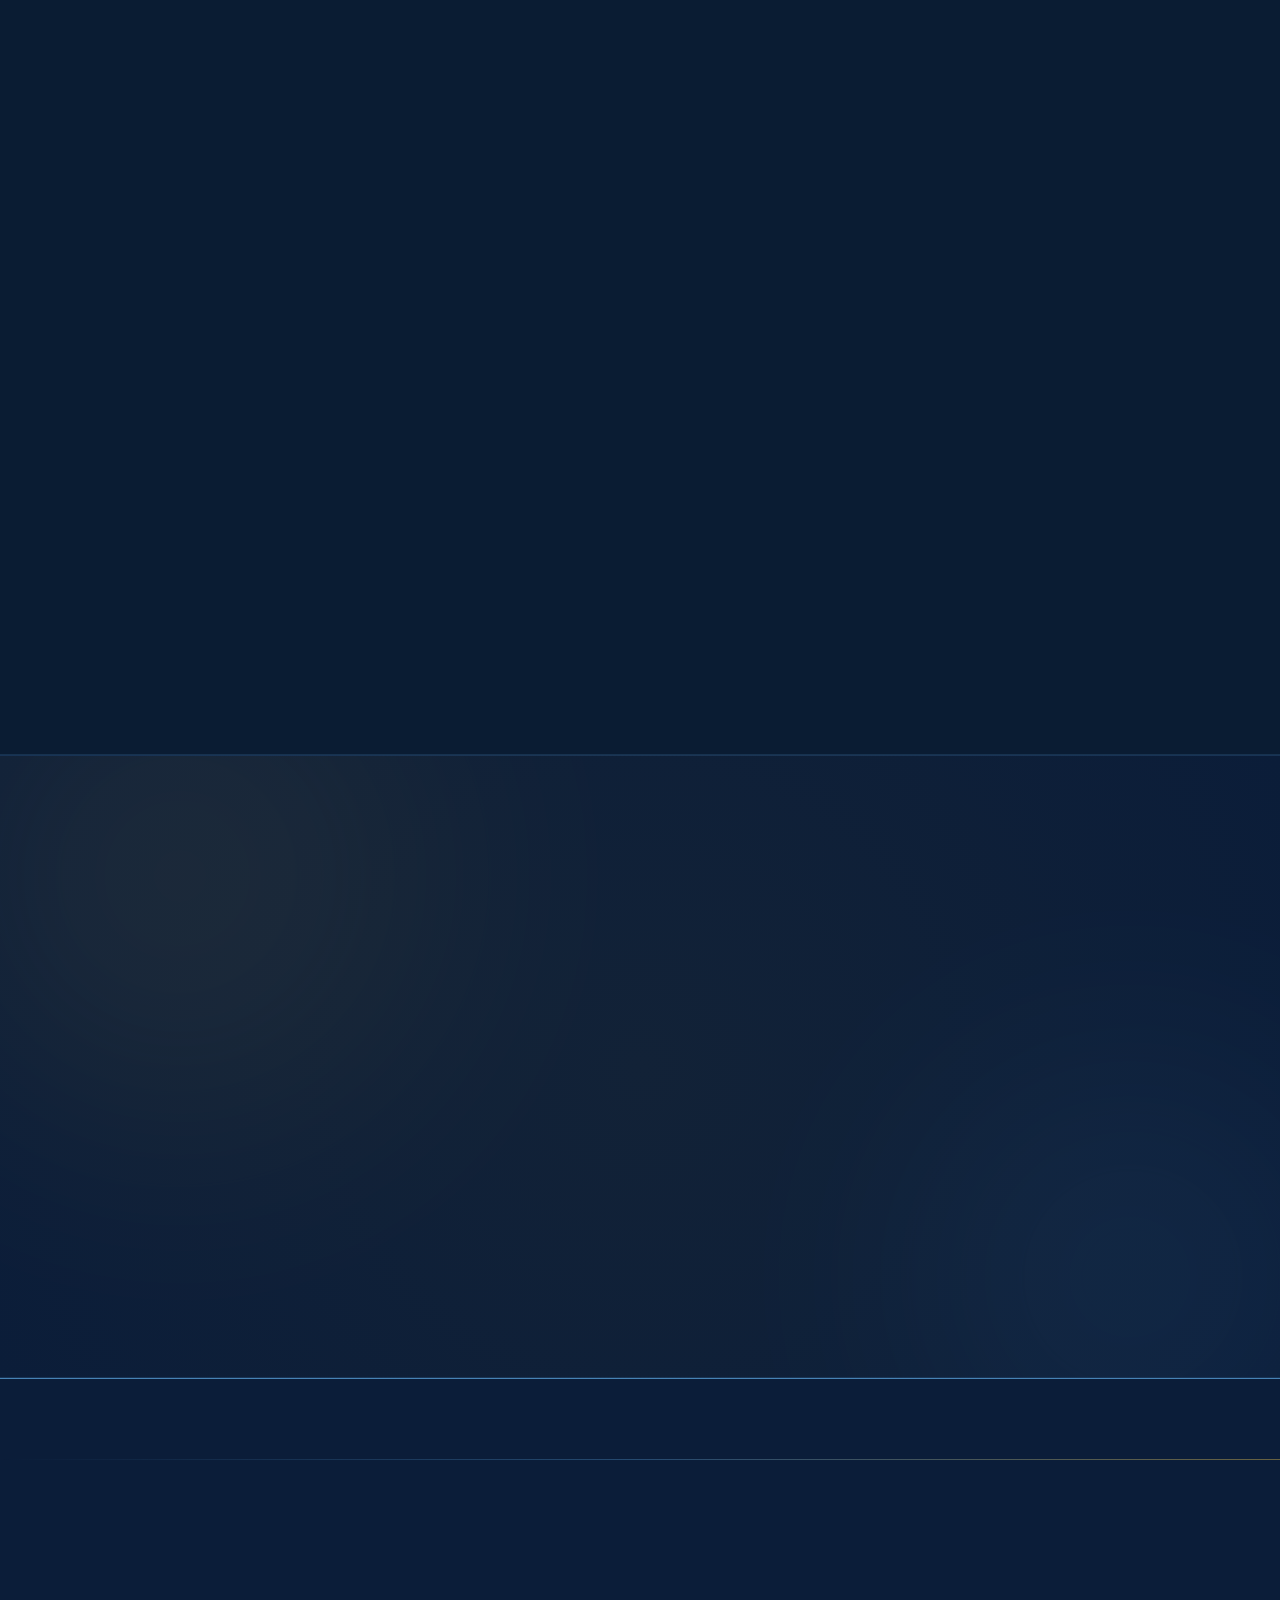
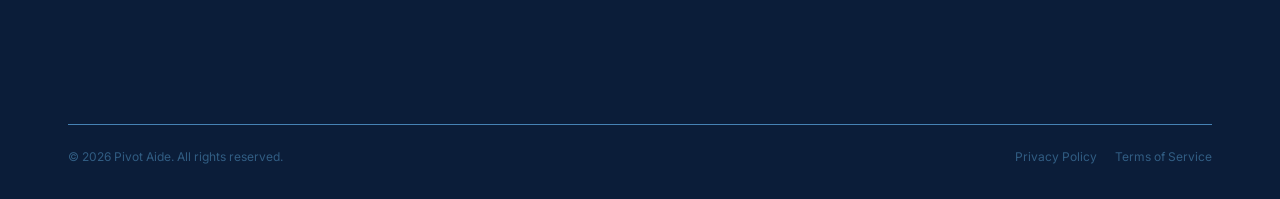
==== commit b183ae6e: "Initial commit with layout, contrast, and direct Gmail link updates" ====
--- a/about.html
+++ b/about.html
@@ -8,7 +8,7 @@
     <link rel="preconnect" href="https://fonts.googleapis.com">
     <link rel="preconnect" href="https://fonts.gstatic.com" crossorigin>
     <link href="https://fonts.googleapis.com/css2?family=Inter:ital,opsz,wght@0,14..32,300;0,14..32,400;0,14..32,500;0,14..32,600;0,14..32,700;0,14..32,800;0,14..32,900;1,14..32,400&family=Instrument+Serif:ital@1&display=swap" rel="stylesheet">
-    <link rel="stylesheet" href="styles.css">
+    <link rel="stylesheet" href="styles.css?v=2.6">
     <link rel="icon" type="image/x-icon" href="favicon.ico">
     <link rel="shortcut icon" href="favicon.ico">
 </head>
@@ -118,6 +118,102 @@
     </div>
 </section>
 
+<!-- COMPARISON SECTION -->
+<section class="content-section alt" id="comparison-section" style="padding: 80px 0;">
+    <div class="container">
+        <div class="section-header animate-on-scroll" style="max-width: 1000px; margin: 0 auto 40px; text-align: left;">
+            <div style="font-size: 11px; font-weight: 700; color: var(--text-muted); letter-spacing: 0.15em; text-transform: uppercase; margin-bottom: 8px;">Comparison</div>
+            <h2 style="font-size: 38px; font-weight: 800; color: var(--text-primary); line-height: 1.15; margin: 0;">Why Pivot Aide is the <em class="serif-italic" style="font-family: 'Playfair Display', Georgia, serif; font-style: italic; color: var(--yellow);">smarter system.</em></h2>
+            <div style="width: 64px; height: 4px; background: #D8B74A; margin-top: 16px;"></div>
+        </div>
+
+        <div class="smarter-system-table-wrap scroll-reveal" data-stagger style="max-width: 1000px; margin: 0 auto; overflow-x: auto;">
+            <table class="smarter-system-table" style="width: 100%; border-collapse: collapse; min-width: 760px; text-align: left; font-size: 14.5px;">
+                <thead>
+                    <tr style="border-bottom: 1px solid var(--border-light);">
+                        <th style="width: 25%; padding: 20px 24px; font-size: 11px; font-weight: 700; color: var(--text-muted); letter-spacing: 0.1em; text-transform: uppercase;">Feature</th>
+                        <th style="width: 37.5%; padding: 20px 24px; font-size: 11px; font-weight: 700; color: var(--text-muted); letter-spacing: 0.1em; text-transform: uppercase;">The Old Way</th>
+                        <th style="width: 37.5%; padding: 20px 24px; font-size: 11px; font-weight: 700; color: var(--yellow); letter-spacing: 0.1em; text-transform: uppercase; background: rgba(216,183,74,0.03);">The Pivot Aide Advantage</th>
+                    </tr>
+                </thead>
+                <tbody>
+                    <tr style="border-bottom: 1px solid var(--border-light);">
+                        <td style="padding: 24px; font-size: 20px; font-weight: 700; color: var(--text-primary); font-family: 'Playfair Display', Georgia, serif;">Books &amp; Records</td>
+                        <td style="padding: 24px; color: var(--text-secondary); line-height: 1.6;">Reconciled once a year, scrambling at tax time</td>
+                        <td style="padding: 24px; font-weight: 600; color: var(--text-primary); background: rgba(216,183,74,0.03); line-height: 1.6;">✓ Reconciled monthly, audit-ready year-round</td>
+                    </tr>
+                    <tr style="border-bottom: 1px solid var(--border-light);">
+                        <td style="padding: 24px; font-size: 20px; font-weight: 700; color: var(--text-primary); font-family: 'Playfair Display', Georgia, serif;">Tax Strategy</td>
+                        <td style="padding: 24px; color: var(--text-secondary); line-height: 1.6;">Filed reactively after the fact</td>
+                        <td style="padding: 24px; font-weight: 600; color: var(--text-primary); background: rgba(216,183,74,0.03); line-height: 1.6;">✓ Planned proactively, liability minimized</td>
+                    </tr>
+                    <tr style="border-bottom: 1px solid var(--border-light);">
+                        <td style="padding: 24px; font-size: 20px; font-weight: 700; color: var(--text-primary); font-family: 'Playfair Display', Georgia, serif;">Systems</td>
+                        <td style="padding: 24px; color: var(--text-secondary); line-height: 1.6;">Three disconnected vendors, no shared data</td>
+                        <td style="padding: 24px; font-weight: 600; color: var(--text-primary); background: rgba(216,183,74,0.03); line-height: 1.6;">✓ One Odoo ERP, fully connected</td>
+                    </tr>
+                    <tr style="border-bottom: 1px solid var(--border-light);">
+                        <td style="padding: 24px; font-size: 20px; font-weight: 700; color: var(--text-primary); font-family: 'Playfair Display', Georgia, serif;">Funding Readiness</td>
+                        <td style="padding: 24px; color: var(--text-secondary); line-height: 1.6;">Scrambling to assemble financials for lenders</td>
+                        <td style="padding: 24px; font-weight: 600; color: var(--text-primary); background: rgba(216,183,74,0.03); line-height: 1.6;">✓ Lender-ready statements, always current</td>
+                    </tr>
+                    <tr style="border-bottom: 1px solid var(--border-light);">
+                        <td style="padding: 24px; font-size: 20px; font-weight: 700; color: var(--text-primary); font-family: 'Playfair Display', Georgia, serif;">Financial Visibility</td>
+                        <td style="padding: 24px; color: var(--text-secondary); line-height: 1.6;">Guessing where the money went</td>
+                        <td style="padding: 24px; font-weight: 600; color: var(--text-primary); background: rgba(216,183,74,0.03); line-height: 1.6;">✓ Real-time dashboards, total operational view</td>
+                    </tr>
+                    <tr style="border-bottom: none;">
+                        <td style="padding: 24px; font-size: 20px; font-weight: 700; color: var(--text-primary); font-family: 'Playfair Display', Georgia, serif;">Growth Support</td>
+                        <td style="padding: 24px; color: var(--text-secondary); line-height: 1.6;">Outgrowing your accountant, starting over</td>
+                        <td style="padding: 24px; font-weight: 600; color: var(--text-primary); background: rgba(216,183,74,0.03); line-height: 1.6;">✓ Fractional CFO support that scales with you</td>
+                    </tr>
+                </tbody>
+            </table>
+        </div>
+    </div>
+</section>
+
+<!-- ═══════════════════════════ CREDENTIALS & COMPLIANCE ═══════════════════════════ -->
+<section class="content-section alt" id="credentials-compliance">
+    <div class="container">
+        <div class="section-header animate-on-scroll">
+            <div class="section-tag"><span class="section-tag-dot"></span>Metrics</div>
+            <h2 class="section-title">Credentials &amp; <em class="serif-italic">Compliance</em> Stats</h2>
+            <p class="section-subtitle">We back our expertise with verified metrics and a track record of operational and capital readiness success.</p>
+        </div>
+        <div class="stats-grid scroll-reveal" data-stagger style="display:grid; grid-template-columns:repeat(auto-fit, minmax(220px, 1fr)); gap:30px; text-align:center; max-width:1000px; margin:0 auto;">
+            <div class="stat-card" data-stagger style="background:var(--bg-card); border:1px solid var(--border-light); border-radius:var(--card-radius); padding:40px 30px; position:relative; overflow:hidden;">
+                <div style="font-size:clamp(36px, 5vw, 48px); font-weight:800; color:var(--yellow); font-family:var(--font-ui); margin-bottom:10px; line-height:1;">
+                    <span class="counter" data-target="200">0</span>+
+                </div>
+                <h4 style="font-size:13px; font-weight:700; color:var(--text-primary); margin-bottom:8px; text-transform:uppercase; letter-spacing:var(--ls-caps);">Businesses Supported</h4>
+                <p style="font-size:12px; color:var(--text-secondary); line-height:1.5; margin:0;">Active enterprises trust us with bookkeeping, payroll, and Odoo ERP implementation.</p>
+            </div>
+            <div class="stat-card" data-stagger style="background:var(--bg-card); border:1px solid var(--border-light); border-radius:var(--card-radius); padding:40px 30px; position:relative; overflow:hidden;">
+                <div style="font-size:clamp(36px, 5vw, 48px); font-weight:800; color:var(--yellow); font-family:var(--font-ui); margin-bottom:10px; line-height:1;">
+                    <span class="counter" data-target="99.8">0</span>%
+                </div>
+                <h4 style="font-size:13px; font-weight:700; color:var(--text-primary); margin-bottom:8px; text-transform:uppercase; letter-spacing:var(--ls-caps);">Compliance Rate</h4>
+                <p style="font-size:12px; color:var(--text-secondary); line-height:1.5; margin:0;">On-time, error-free corporate filings, state taxes, and payroll tax submissions.</p>
+            </div>
+            <div class="stat-card" data-stagger style="background:var(--bg-card); border:1px solid var(--border-light); border-radius:var(--card-radius); padding:40px 30px; position:relative; overflow:hidden;">
+                <div style="font-size:clamp(36px, 5vw, 48px); font-weight:800; color:var(--yellow); font-family:var(--font-ui); margin-bottom:10px; line-height:1;">
+                    <span class="counter" data-target="15">0</span>+
+                </div>
+                <h4 style="font-size:13px; font-weight:700; color:var(--text-primary); margin-bottom:8px; text-transform:uppercase; letter-spacing:var(--ls-caps);">Industries Served</h4>
+                <p style="font-size:12px; color:var(--text-secondary); line-height:1.5; margin:0;">Deep sector expertise in construction, healthcare, SaaS, real estate, and retail.</p>
+            </div>
+            <div class="stat-card" data-stagger style="background:var(--bg-card); border:1px solid var(--border-light); border-radius:var(--card-radius); padding:40px 30px; position:relative; overflow:hidden;">
+                <div style="font-size:clamp(36px, 5vw, 48px); font-weight:800; color:var(--yellow); font-family:var(--font-ui); margin-bottom:10px; line-height:1;">
+                    $<span class="counter" data-target="45">0</span>M+
+                </div>
+                <h4 style="font-size:13px; font-weight:700; color:var(--text-primary); margin-bottom:8px; text-transform:uppercase; letter-spacing:var(--ls-caps);">Capital Prepared</h4>
+                <p style="font-size:12px; color:var(--text-secondary); line-height:1.5; margin:0;">Audit-grade financial books compiled for SBA loan readiness programs.</p>
+            </div>
+        </div>
+    </div>
+</section>
+
 <!-- WHY PIVOT AIDE -->
 <section class="content-section alt" id="why-us">
     <div class="container">
@@ -128,7 +224,6 @@
         </div>
         <div class="why2-grid scroll-reveal" data-stagger>
             <div class="why2-block" data-stagger>
-                <div class="why2-num">01</div>
                 <div class="why2-icon">
                     <svg width="22" height="22" viewBox="0 0 24 24" fill="none" stroke="currentColor" stroke-width="1.8" stroke-linecap="round" stroke-linejoin="round"><path d="M22 11.08V12a10 10 0 1 1-5.93-9.14"/><polyline points="22 4 12 14.01 9 11.01"/></svg>
                 </div>
@@ -137,7 +232,6 @@
                 <div class="why2-proof">✓ Official Odoo Partner</div>
             </div>
             <div class="why2-block" data-stagger>
-                <div class="why2-num">02</div>
                 <div class="why2-icon">
                     <svg width="22" height="22" viewBox="0 0 24 24" fill="none" stroke="currentColor" stroke-width="1.8" stroke-linecap="round" stroke-linejoin="round"><path d="M17 21v-2a4 4 0 0 0-4-4H5a4 4 0 0 0-4 4v2"/><circle cx="9" cy="7" r="4"/><path d="M23 21v-2a4 4 0 0 0-3-3.87"/><path d="M16 3.13a4 4 0 0 1 0 7.75"/></svg>
                 </div>
@@ -146,7 +240,6 @@
                 <div class="why2-proof">✓ Zero handover gaps</div>
             </div>
             <div class="why2-block" data-stagger>
-                <div class="why2-num">03</div>
                 <div class="why2-icon">
                     <svg width="22" height="22" viewBox="0 0 24 24" fill="none" stroke="currentColor" stroke-width="1.8" stroke-linecap="round" stroke-linejoin="round"><line x1="12" y1="1" x2="12" y2="23"/><path d="M17 5H9.5a3.5 3.5 0 0 0 0 7h5a3.5 3.5 0 0 1 0 7H6"/></svg>
                 </div>
@@ -155,7 +248,6 @@
                 <div class="why2-proof">✓ Reconciled compliance</div>
             </div>
             <div class="why2-block" data-stagger>
-                <div class="why2-num">04</div>
                 <div class="why2-icon">
                     <svg width="22" height="22" viewBox="0 0 24 24" fill="none" stroke="currentColor" stroke-width="1.8" stroke-linecap="round" stroke-linejoin="round"><polyline points="22 12 18 12 15 21 9 3 6 12 2 12"/></svg>
                 </div>
@@ -167,45 +259,91 @@
     </div>
 </section>
 
-<!-- OUR 5-STAGE APPROACH -->
-<section class="content-section light" id="approach">
+<!-- ═══════════════════════════ FIVE STAGE PROCESS ═══════════════════════════ -->
+<section class="process-section" id="process">
+    <div class="section-glow sg-right"></div>
     <div class="container">
         <div class="section-header animate-on-scroll">
-            <div class="section-tag"><span class="section-tag-dot"></span>Methodology</div>
-            <h2 class="section-title">The Five-Stage <em class="serif-italic">Onboarding</em> Approach</h2>
-            <p class="section-subtitle">Our structured pathway guarantees that your accounting migrations and systems setups close on time with zero disruption.</p>
-        </div>
-        
-        <div class="process-grid-condensed" style="margin-bottom: 50px;">
-            <div class="why2-block animate-on-scroll">
-                <div class="why2-num">01</div>
-                <h3 class="why2-title">Diagnostic &amp; Roadmap</h3>
-                <p class="why2-desc">Discovery session, Bookkeeping review, System assessment, and Reporting analysis.</p>
-            </div>
-            <div class="why2-block animate-on-scroll">
-                <div class="why2-num">02</div>
-                <h3 class="why2-title">Data Cleanup &amp; Migration</h3>
-                <p class="why2-desc">Verification, Reconciliation, Sandbox testing, and Secure migration.</p>
-            </div>
-            <div class="why2-block animate-on-scroll">
-                <div class="why2-num">03</div>
-                <h3 class="why2-title">Custom Integration &amp; Setup</h3>
-                <p class="why2-desc">Configure workflows, Accounting systems, ERP setup, and Business-specific configuration.</p>
-            </div>
-            <div class="why2-block animate-on-scroll">
-                <div class="why2-num">04</div>
-                <h3 class="why2-title">Training &amp; Transfer</h3>
-                <p class="why2-desc">Role-based training, Standard Operating Procedures, and Hands-on onboarding.</p>
-            </div>
-            <div class="why2-block animate-on-scroll">
-                <div class="why2-num">05</div>
-                <h3 class="why2-title">Ongoing Support</h3>
-                <p class="why2-desc">Controller reviews, Financial monitoring, Compliance reviews, and System health checks.</p>
-            </div>
-        </div>
-
-        <div class="process-diagram-container scroll-reveal" data-stagger style="text-align: center; margin-bottom: 50px;">
-            <img src="About US Page (2).png" alt="Pivot Aide Client Onboarding Success Pathway Infographic" class="process-diagram-img" style="width: 100%; max-width: 960px; height: auto; border-radius: 14px; border: 1px solid var(--border-light); box-shadow: 0 20px 50px rgba(0,0,0,0.3);">
+            <div class="section-tag"><span class="section-tag-dot"></span>Our Methodology</div>
+            <h2 class="section-title">The Five-Stage <em class="serif-italic">Success</em> Process</h2>
+            <p class="section-subtitle">A structured onboarding journey designed to transform your financial operations with zero disruption to your business.</p>
+        </div>
+        <div class="process-diagram-container animate-on-scroll" style="margin-bottom: 50px;">
+            <div class="process-diagram-wrap" style="position: relative; display: inline-block; width: 100%; max-width: 960px; margin: 0 auto;">
+                <img src="5 Stage Process- (1).png" alt="Pivot Aide Client Onboarding Success Pathway Infographic" class="process-diagram-img" style="width: 100%; height: auto; display: block;">
+                <div class="diagram-hotspot" data-step="1" style="left: 20%; top: 43%;" title="Stage 1: Diagnostic & Roadmap"></div>
+                <div class="diagram-hotspot" data-step="2" style="left: 31%; top: 69%;" title="Stage 2: Data Cleanup & Migration"></div>
+                <div class="diagram-hotspot active" data-step="3" style="left: 50%; top: 55%;" title="Stage 3: Custom Integration"></div>
+                <div class="diagram-hotspot" data-step="4" style="left: 69%; top: 69%;" title="Stage 4: Training"></div>
+                <div class="diagram-hotspot" data-step="5" style="left: 80%; top: 43%;" title="Stage 5: Ongoing Support"></div>
+            </div>
+        </div>
+        <div class="process-timeline">
+            <div class="process-line">
+                <div class="process-line-progress" id="processProgress" style="width: 50%;"></div>
+            </div>
+            <div class="process-steps">
+ 
+                <div class="process-step animate-on-scroll" id="procStep1" data-step="1">
+                    <div class="ps-connector">
+                        <div class="ps-dot"><span>1</span></div>
+                        <div class="ps-line"></div>
+                    </div>
+                    <div class="ps-card">
+                        <div class="ps-icon"><svg width="24" height="24" viewBox="0 0 24 24" fill="none"><path d="M9 5H7a2 2 0 00-2 2v12a2 2 0 002 2h10a2 2 0 002-2V7a2 2 0 00-2-2h-2" stroke="#EAE42F" stroke-width="1.8" stroke-linecap="round"/><rect x="9" y="3" width="6" height="4" rx="1" stroke="#EAE42F" stroke-width="1.8"/><path d="M9 12h6M9 16h4" stroke="#EAE42F" stroke-width="1.8" stroke-linecap="round"/></svg></div>
+                        <h4 class="ps-title">Diagnostic &amp; Roadmap</h4>
+                        <p class="ps-desc">We assess your current financial state, identify compliance gaps, and build a customized transformation roadmap aligned with your business goals.</p>
+                    </div>
+                </div>
+ 
+                <div class="process-step animate-on-scroll" id="procStep2" data-step="2">
+                    <div class="ps-connector">
+                        <div class="ps-dot"><span>2</span></div>
+                        <div class="ps-line"></div>
+                    </div>
+                    <div class="ps-card">
+                        <div class="ps-icon"><svg width="24" height="24" viewBox="0 0 24 24" fill="none"><path d="M4 6h16M4 12h10M4 18h6" stroke="#EAE42F" stroke-width="1.8" stroke-linecap="round"/><circle cx="19" cy="15" r="3" stroke="#EAE42F" stroke-width="1.8"/><path d="M19 13v2l1 1" stroke="#EAE42F" stroke-width="1.5" stroke-linecap="round" stroke-linejoin="round"/></svg></div>
+                        <h4 class="ps-title">Data Cleanup &amp; Migration</h4>
+                        <p class="ps-desc">Historical data reconciliation, categorization, and safe migration into your target system — every entry verified before we move forward.</p>
+                    </div>
+                </div>
+ 
+                <div class="process-step animate-on-scroll" id="procStep3" data-step="3">
+                    <div class="ps-connector">
+                        <div class="ps-dot ps-dot-active"><span>3</span></div>
+                        <div class="ps-line"></div>
+                    </div>
+                    <div class="ps-card ps-card-active">
+                        <div class="ps-icon"><svg width="24" height="24" viewBox="0 0 24 24" fill="none"><rect x="3" y="3" width="8" height="8" rx="1.5" stroke="#EAE42F" stroke-width="1.8"/><rect x="13" y="3" width="8" height="8" rx="1.5" stroke="#EAE42F" stroke-width="1.8"/><rect x="3" y="13" width="8" height="8" rx="1.5" stroke="#EAE42F" stroke-width="1.8"/><rect x="13" y="13" width="8" height="8" rx="1.5" stroke="#EAE42F" stroke-width="1.8"/></svg></div>
+                        <h4 class="ps-title">Custom Integration</h4>
+                        <p class="ps-desc">Odoo ERP configured to your workflows, banking connected, accounts mapped, and automation rules established for seamless ongoing operations.</p>
+                    </div>
+                </div>
+ 
+                <div class="process-step animate-on-scroll" id="procStep4" data-step="4">
+                    <div class="ps-connector">
+                        <div class="ps-dot"><span>4</span></div>
+                        <div class="ps-line"></div>
+                    </div>
+                    <div class="ps-card">
+                        <div class="ps-icon"><svg width="24" height="24" viewBox="0 0 24 24" fill="none"><path d="M12 2a5 5 0 015 5v2a5 5 0 01-10 0V7a5 5 0 015-5z" stroke="#EAE42F" stroke-width="1.8"/><path d="M20 21a8 8 0 10-16 0" stroke="#EAE42F" stroke-width="1.8" stroke-linecap="round"/></svg></div>
+                        <h4 class="ps-title">Training</h4>
+                        <p class="ps-desc">Role-based training for your finance team and leadership — covering dashboards, reporting, approvals, and day-to-day system management.</p>
+                    </div>
+                </div>
+ 
+                <div class="process-step animate-on-scroll" id="procStep5" data-step="5">
+                    <div class="ps-connector">
+                        <div class="ps-dot"><span>5</span></div>
+                    </div>
+                    <div class="ps-card">
+                        <div class="ps-icon"><svg width="24" height="24" viewBox="0 0 24 24" fill="none"><path d="M12 22c5.523 0 10-4.477 10-10S17.523 2 12 2 2 6.477 2 12s4.477 10 10 10z" stroke="#EAE42F" stroke-width="1.8"/><path d="M8 12l3 3 5-5" stroke="#EAE42F" stroke-width="2" stroke-linecap="round" stroke-linejoin="round"/></svg></div>
+                        <h4 class="ps-title">Ongoing Support</h4>
+                        <p class="ps-desc">Continuous monthly advisory, real-time reporting, proactive compliance monitoring, and a dedicated point of contact — always in your corner.</p>
+                    </div>
+                </div>
+
+            </div>
         </div>
     </div>
 </section>
@@ -259,33 +397,6 @@
     </div>
 </section>
 
-<!-- CREDENTIALS -->
-<section class="content-section alt" id="credentials">
-    <div class="container">
-        <div class="section-header animate-on-scroll">
-            <div class="section-tag"><span class="section-tag-dot"></span>Qualifications</div>
-            <h2 class="section-title">Credentials &amp; <em class="serif-italic">Compliance</em></h2>
-            <p class="section-subtitle">Our capabilities are certified by official software partner stamps and global accounting standard credentials.</p>
-        </div>
-        <div class="cred-grid scroll-reveal" data-stagger>
-            <div class="cred-card" data-stagger style="border-top: 4px solid var(--text-primary);">
-                <div class="cred-icon" style="font-size: 24px; line-height: 1;">🏆</div>
-                <div class="cred-title">Official Odoo Accounting Partner</div>
-                <p class="cred-desc">Certified partner for implementation, custom system configuration, migration, and ongoing book audits.</p>
-            </div>
-            <div class="cred-card" data-stagger style="border-top: 4px solid var(--text-primary);">
-                <div class="cred-icon" style="font-size: 24px; line-height: 1;">📍</div>
-                <div class="cred-title">Hyattsville, Maryland Office</div>
-                <p class="cred-desc">U.S. headquarters supporting multi-state bookkeeping, tax reconciliation, and GAAP compliance audits.</p>
-            </div>
-            <div class="cred-card card-navy" data-stagger style="border-top: 4px solid var(--yellow);">
-                <div class="cred-icon" style="font-size: 24px; line-height: 1;">🤝</div>
-                <div class="cred-title">Join <span id="countup-businesses-about">0</span>+ Businesses</div>
-                <p class="cred-desc">Who decided to partner with us and have transformed their financial story — from books to growth-ready, audit-ready operations.</p>
-            </div>
-        </div>
-    </div>
-</section>
 
 <!-- FINAL CTA -->
 <section class="final-cta-section">
@@ -377,27 +488,44 @@
 <script src="main.js"></script>
 <script>
 document.addEventListener('DOMContentLoaded', () => {
-  const countEl = document.getElementById('countup-businesses-about');
-  if (countEl) {
-    let start = 0;
-    const target = 238;
+  const counters = document.querySelectorAll('.counter');
+  
+  function animateCounter(el) {
+    const target = parseFloat(el.dataset.target);
     const duration = 2000;
-    let startTime = null;
-
-    function step(timestamp) {
-      if (!startTime) startTime = timestamp;
-      const progress = Math.min((timestamp - startTime) / duration, 1);
-      countEl.innerText = Math.floor(progress * target);
-      if (progress < 1) {
-        window.requestAnimationFrame(step);
+    const start = performance.now();
+    
+    function update(now) {
+      const t = Math.min((now - start) / duration, 1);
+      const eased = 1 - Math.pow(1 - t, 3); // easeOutCubic
+      
+      if (el.dataset.target.includes('.')) {
+        el.textContent = (eased * target).toFixed(1);
       } else {
-        countEl.innerText = target;
+        el.textContent = Math.round(eased * target);
+      }
+      
+      if (t < 1) {
+        requestAnimationFrame(update);
+      } else {
+        el.textContent = el.dataset.target;
       }
     }
-
-    setTimeout(() => {
-      window.requestAnimationFrame(step);
-    }, 950);
+    requestAnimationFrame(update);
+  }
+
+  const observer = new IntersectionObserver((entries) => {
+    entries.forEach(entry => {
+      if (entry.isIntersecting) {
+        entry.target.querySelectorAll('.counter').forEach(animateCounter);
+        observer.unobserve(entry.target);
+      }
+    });
+  }, { threshold: 0.2 });
+
+  const statsGrid = document.querySelector('.stats-grid');
+  if (statsGrid) {
+    observer.observe(statsGrid);
   }
 });
 </script>
--- a/styles.css
+++ b/styles.css
@@ -7,7 +7,7 @@
 ═══════════════════════════════════════════════════════════════════ */
 
 /* ── Fonts: Inter (all weights) + Instrument Serif (italic accent only) ── */
-@import url('https://fonts.googleapis.com/css2?family=Inter:ital,opsz,wght@0,14..32,300;0,14..32,400;0,14..32,500;0,14..32,600;0,14..32,700;0,14..32,800;0,14..32,900;1,14..32,400&family=Instrument+Serif:ital@1&display=swap');
+@import url('https://fonts.googleapis.com/css2?family=Inter:ital,opsz,wght@0,14..32,300;0,14..32,400;0,14..32,500;0,14..32,600;0,14..32,700;0,14..32,800;0,14..32,900;1,14..32,400&family=Instrument+Serif:ital@1&family=Playfair+Display:ital,wght@0,400..700;1,400..700&display=swap');
 
 @property --zoom {
   syntax: '<number>';
@@ -16,16 +16,30 @@
 }
 
 @keyframes slowZoom {
-  0%   { --zoom: 1.02; }
-  100% { --zoom: 1.05; }
+  0% {
+    --zoom: 1.02;
+  }
+
+  100% {
+    --zoom: 1.05;
+  }
 }
 
 
 /* ── Reset ── */
-*, *::before, *::after { box-sizing: border-box; margin: 0; padding: 0; }
+*,
+*::before,
+*::after {
+  box-sizing: border-box;
+  margin: 0;
+  padding: 0;
+}
 
 @media (prefers-reduced-motion: reduce) {
-  *, *::before, *::after {
+
+  *,
+  *::before,
+  *::after {
     animation-duration: 0.01ms !important;
     animation-iteration-count: 1 !important;
     transition-duration: 0.01ms !important;
@@ -47,27 +61,27 @@
   --steel-700: #0B1D39;
 
   /* Derived surfaces */
-  --bg-page:       var(--steel-700);
-  --bg-section:    var(--steel-700);
-  --bg-card:       rgba(29, 59, 85, 0.75);
+  --bg-page: var(--steel-700);
+  --bg-section: var(--steel-700);
+  --bg-card: rgba(29, 59, 85, 0.75);
   --bg-card-hover: rgba(29, 59, 85, 0.95);
-  --border:        var(--steel-400);
-  --border-light:  rgba(70, 130, 180, 0.22);
+  --border: var(--steel-400);
+  --border-light: rgba(70, 130, 180, 0.22);
 
   /* Single accent */
-  --yellow:       #D8B74A;
-  --yellow-dim:   rgba(216, 183, 74, 0.12);
-  --yellow-glow:  rgba(216, 183, 74, 0.2);
+  --yellow: #D8B74A;
+  --yellow-dim: rgba(216, 183, 74, 0.12);
+  --yellow-glow: rgba(216, 183, 74, 0.2);
 
   /* Text */
-  --text-primary:   var(--steel-100);
+  --text-primary: var(--steel-100);
   --text-secondary: var(--steel-200);
-  --text-muted:     var(--steel-300);
-  --text-faint:     var(--steel-500);
+  --text-muted: var(--steel-300);
+  --text-faint: var(--steel-500);
 
   /* Status */
   --green: #22D07A;
-  --red:   #FF4D6D;
+  --red: #FF4D6D;
 
   /* Spacing */
   --section-pad: 120px 0;
@@ -75,44 +89,72 @@
   --pill-radius: 999px;
 
   /* ── Typography Foundations ── */
-  --font-ui:    'Inter', -apple-system, BlinkMacSystemFont, 'Segoe UI', system-ui, sans-serif;
+  --font-ui: 'Inter', -apple-system, BlinkMacSystemFont, 'Segoe UI', system-ui, sans-serif;
   --font-serif: 'Instrument Serif', Georgia, 'Times New Roman', serif;
 
   /* ── Type Scale (fluid, responsive) ── */
-  --text-display: clamp(52px, 8.5vw, 96px);   /* Hero H1 — max visual punch     */
-  --text-h1:      clamp(40px, 5.5vw, 72px);   /* Page-level H1                  */
-  --text-h2:      clamp(28px, 3.8vw, 48px);   /* Section headings               */
-  --text-h3:      clamp(20px, 2.5vw, 26px);   /* Card/feature titles            */
-  --text-h4:      clamp(16px, 2vw, 20px);     /* Sub-headings, step titles      */
-  --text-lg:      clamp(17px, 1.8vw, 19px);   /* Body large / lead paragraphs   */
-  --text-base:    16px;                        /* Default body copy              */
-  --text-sm:      14px;                        /* Secondary descriptions         */
-  --text-xs:      13px;                        /* Card descriptions, hints       */
-  --text-2xs:     12px;                        /* Small labels, table cells      */
-  --text-caps:    11px;                        /* All-caps badges, tags          */
+  --text-display: clamp(52px, 8.5vw, 96px);
+  /* Hero H1 — max visual punch     */
+  --text-h1: clamp(40px, 5.5vw, 72px);
+  /* Page-level H1                  */
+  --text-h2: clamp(28px, 3.8vw, 48px);
+  /* Section headings               */
+  --text-h3: clamp(20px, 2.5vw, 26px);
+  /* Card/feature titles            */
+  --text-h4: clamp(16px, 2vw, 20px);
+  /* Sub-headings, step titles      */
+  --text-lg: clamp(17px, 1.8vw, 19px);
+  /* Body large / lead paragraphs   */
+  --text-base: 16px;
+  /* Default body copy              */
+  --text-sm: 14px;
+  /* Secondary descriptions         */
+  --text-xs: 13px;
+  /* Card descriptions, hints       */
+  --text-2xs: 12px;
+  /* Small labels, table cells      */
+  --text-caps: 11px;
+  /* All-caps badges, tags          */
 
   /* ── Font Weights ── */
-  --fw-black:     900;  /* Display headlines only      */
-  --fw-extrabold: 800;  /* H1, H2 section headings     */
-  --fw-bold:      700;  /* H3, card titles, buttons    */
-  --fw-semibold:  600;  /* H4, nav, emphasis           */
-  --fw-medium:    500;  /* UI labels, table headers    */
-  --fw-regular:   400;  /* Body copy, descriptions     */
+  --fw-black: 900;
+  /* Display headlines only      */
+  --fw-extrabold: 800;
+  /* H1, H2 section headings     */
+  --fw-bold: 700;
+  /* H3, card titles, buttons    */
+  --fw-semibold: 600;
+  /* H4, nav, emphasis           */
+  --fw-medium: 500;
+  /* UI labels, table headers    */
+  --fw-regular: 400;
+  /* Body copy, descriptions     */
 
   /* ── Line Heights ── */
-  --lh-display:   1.0;   /* Tight for giant display type */
-  --lh-heading:   1.12;  /* Comfortable heading spacing  */
-  --lh-body:      1.65;  /* Optimal paragraph readability */
-  --lh-relaxed:   1.78;  /* Long-form, blockquotes       */
-  --lh-tight:     1.3;   /* Card titles, short labels    */
+  --lh-display: 1.0;
+  /* Tight for giant display type */
+  --lh-heading: 1.12;
+  /* Comfortable heading spacing  */
+  --lh-body: 1.65;
+  /* Optimal paragraph readability */
+  --lh-relaxed: 1.78;
+  /* Long-form, blockquotes       */
+  --lh-tight: 1.3;
+  /* Card titles, short labels    */
 
   /* ── Letter Spacing ── */
-  --ls-display:  -0.04em;  /* Display / H1 */
-  --ls-heading:  -0.03em;  /* H2, section titles */
-  --ls-subhead:  -0.02em;  /* H3, card titles */
-  --ls-body:      0em;     /* Body — no tracking */
-  --ls-caps:      0.12em;  /* CAPS labels, tags */
-  --ls-wide:      0.06em;  /* Nav links, eyebrows */
+  --ls-display: -0.04em;
+  /* Display / H1 */
+  --ls-heading: -0.03em;
+  /* H2, section titles */
+  --ls-subhead: -0.02em;
+  /* H3, card titles */
+  --ls-body: 0em;
+  /* Body — no tracking */
+  --ls-caps: 0.12em;
+  /* CAPS labels, tags */
+  --ls-wide: 0.06em;
+  /* Nav links, eyebrows */
 }
 
 /* ════════════════════════════
@@ -139,17 +181,42 @@
 }
 
 /* ── Semantic heading defaults (inter-compatible) ── */
-h1, h2, h3, h4, h5, h6 {
+h1,
+h2,
+h3,
+h4,
+h5,
+h6 {
   font-family: var(--font-ui);
   font-weight: var(--fw-extrabold);
   line-height: var(--lh-heading);
   color: var(--text-primary);
   letter-spacing: var(--ls-heading);
 }
-h1 { font-size: var(--text-h1);  font-weight: var(--fw-black);    letter-spacing: var(--ls-display); }
-h2 { font-size: var(--text-h2);  font-weight: var(--fw-extrabold); letter-spacing: var(--ls-heading); }
-h3 { font-size: var(--text-h3);  font-weight: var(--fw-bold);      letter-spacing: var(--ls-subhead); }
-h4 { font-size: var(--text-h4);  font-weight: var(--fw-semibold);  letter-spacing: var(--ls-subhead); }
+
+h1 {
+  font-size: var(--text-h1);
+  font-weight: var(--fw-black);
+  letter-spacing: var(--ls-display);
+}
+
+h2 {
+  font-size: var(--text-h2);
+  font-weight: var(--fw-extrabold);
+  letter-spacing: var(--ls-heading);
+}
+
+h3 {
+  font-size: var(--text-h3);
+  font-weight: var(--fw-bold);
+  letter-spacing: var(--ls-subhead);
+}
+
+h4 {
+  font-size: var(--text-h4);
+  font-weight: var(--fw-semibold);
+  letter-spacing: var(--ls-subhead);
+}
 
 p {
   font-size: var(--text-base);
@@ -158,21 +225,47 @@
   color: var(--text-secondary);
 }
 
-a { color: inherit; }
+a {
+  color: inherit;
+}
 
 /* Scrollbar */
-::-webkit-scrollbar { width: 5px; }
-::-webkit-scrollbar-track { background: var(--steel-700); }
-::-webkit-scrollbar-thumb { background: var(--steel-500); border-radius: 99px; }
-::-webkit-scrollbar-thumb:hover { background: var(--steel-400); }
+::-webkit-scrollbar {
+  width: 5px;
+}
+
+::-webkit-scrollbar-track {
+  background: var(--steel-700);
+}
+
+::-webkit-scrollbar-thumb {
+  background: var(--steel-500);
+  border-radius: 99px;
+}
+
+::-webkit-scrollbar-thumb:hover {
+  background: var(--steel-400);
+}
 
 /* ── Container ── */
-.container { max-width: 1200px; margin: 0 auto; padding: 0 28px; }
+.container {
+  max-width: 1200px;
+  margin: 0 auto;
+  padding: 0 28px;
+}
 
 /* ── Global utility text classes ── */
-.gold-text    { color: var(--yellow); }
-.text-primary { color: var(--text-primary); }
-.text-muted   { color: var(--text-muted); }
+.gold-text {
+  color: var(--yellow);
+}
+
+.text-primary {
+  color: var(--text-primary);
+}
+
+.text-muted {
+  color: var(--text-muted);
+}
 
 /* ── Accent serif italic: ONE word per major heading only ── */
 .serif-italic {
@@ -198,6 +291,7 @@
   display: block;
   overflow: hidden;
 }
+
 .line-inner {
   display: block;
   transform: translateY(110%);
@@ -212,17 +306,28 @@
 }
 
 @keyframes shimmer {
-  from { background-position: 100% 0; }
-  to { background-position: -100% 0; }
-}
-
-.val-green { color: var(--green); }
-.val-red   { color: var(--red); }
+  from {
+    background-position: 100% 0;
+  }
+
+  to {
+    background-position: -100% 0;
+  }
+}
+
+.val-green {
+  color: var(--green);
+}
+
+.val-red {
+  color: var(--red);
+}
 
 /* Grain texture overlay */
 .grain-overlay {
   position: relative;
 }
+
 .grain-overlay::after {
   content: '';
   position: absolute;
@@ -239,7 +344,11 @@
   transform: translateY(24px);
   transition: opacity 0.6s ease, transform 0.6s ease;
 }
-.animate-on-scroll.in-view { opacity: 1; transform: translateY(0); }
+
+.animate-on-scroll.in-view {
+  opacity: 1;
+  transform: translateY(0);
+}
 
 /* ════════════════════════════
    SECTION SHARED
@@ -249,6 +358,7 @@
   max-width: 660px;
   margin: 0 auto 72px;
 }
+
 .section-tag {
   display: inline-flex;
   align-items: center;
@@ -259,17 +369,20 @@
   text-transform: uppercase;
   color: var(--yellow);
   background: var(--yellow-dim);
-  border: 1px solid rgba(234,228,47,0.22);
+  border: 1px solid rgba(234, 228, 47, 0.22);
   border-radius: var(--pill-radius);
   padding: 5px 14px;
   margin-bottom: 20px;
 }
+
 .section-tag-dot {
-  width: 5px; height: 5px;
+  width: 5px;
+  height: 5px;
   background: var(--yellow);
   border-radius: 50%;
   box-shadow: 0 0 6px var(--yellow);
 }
+
 .section-title {
   font-size: var(--text-h2);
   font-weight: var(--fw-extrabold);
@@ -278,6 +391,7 @@
   color: var(--text-primary);
   margin-bottom: 16px;
 }
+
 .section-subtitle {
   font-size: var(--text-lg);
   font-weight: var(--fw-regular);
@@ -316,6 +430,7 @@
   box-shadow: 0 0 0 rgba(250, 200, 80, 0);
   transition: transform 0.25s cubic-bezier(0.34, 1.56, 0.64, 1), box-shadow 0.25s cubic-bezier(0.34, 1.56, 0.64, 1), background 0.25s ease;
 }
+
 .btn-primary:hover {
   background: #ffffff;
   --ty-btn: -3px;
@@ -323,10 +438,12 @@
   --tz: 4px;
   box-shadow: 0 8px 30px rgba(250, 200, 80, 0.35), 0 0 0 1px rgba(250, 200, 80, 0.2);
 }
+
 .btn-primary:active {
   --ty-btn: -1px;
   --s-btn: 1.01;
 }
+
 .btn-primary::after {
   content: '';
   position: absolute;
@@ -337,15 +454,21 @@
   pointer-events: none;
   z-index: 1;
 }
+
 .btn-primary:hover::after {
   opacity: 1;
 }
-.btn-primary.btn-lg { padding: 16px 34px; font-size: var(--text-base); }
+
+.btn-primary.btn-lg {
+  padding: 16px 34px;
+  font-size: var(--text-base);
+}
 
 .btn-primary span {
   display: inline-block;
   transition: transform 0.3s cubic-bezier(0.25, 1, 0.5, 1);
 }
+
 .btn-primary:hover span {
   transform: translateX(4px);
 }
@@ -374,26 +497,33 @@
   --tz: 0px;
   transition: transform 0.35s cubic-bezier(0.25, 1, 0.5, 1), border-color 0.25s ease, background-color 0.25s ease;
 }
+
 .btn-ghost:hover {
-  background: rgba(255,255,255,0.05);
-  border-color: rgba(107,139,173,0.4);
+  background: rgba(255, 255, 255, 0.05);
+  border-color: rgba(107, 139, 173, 0.4);
   --ty-btn: -4px;
   --s-btn: 1.015;
   --tz: 4px;
   box-shadow: 0 12px 28px rgba(0, 0, 0, 0.35);
 }
-.btn-ghost.btn-lg { padding: 15px 32px; font-size: var(--text-base); }
+
+.btn-ghost.btn-lg {
+  padding: 15px 32px;
+  font-size: var(--text-base);
+}
 
 .btn-play-icon {
   display: flex;
   align-items: center;
   justify-content: center;
-  width: 26px; height: 26px;
-  background: rgba(255,255,255,0.1);
+  width: 26px;
+  height: 26px;
+  background: rgba(255, 255, 255, 0.1);
   border-radius: 50%;
   flex-shrink: 0;
   transition: all 0.35s cubic-bezier(0.16, 1, 0.3, 1);
 }
+
 .btn-ghost:hover .btn-play-icon {
   transform: scale(1.15) translate(2px, 0);
   background: var(--yellow);
@@ -402,7 +532,9 @@
 
 .navbar {
   position: fixed;
-  top: 0; left: 0; right: 0;
+  top: 0;
+  left: 0;
+  right: 0;
   z-index: 1000;
   background: transparent;
   box-shadow: none;
@@ -411,40 +543,50 @@
   -webkit-backdrop-filter: blur(0px) saturate(100%);
   transition: background 0.4s ease, backdrop-filter 0.4s ease, -webkit-backdrop-filter 0.4s ease, box-shadow 0.4s ease, border-color 0.4s ease;
 }
+
 .navbar.scrolled {
-  background: rgba(255, 255, 255, 0.8) !important;
+  background: rgba(11, 28, 43, 0.8) !important;
   backdrop-filter: blur(24px) saturate(180%) !important;
   -webkit-backdrop-filter: blur(24px) saturate(180%) !important;
-  box-shadow: 0 1px 0 rgba(11, 29, 57, 0.08) !important;
-  border-bottom: 1px solid rgba(11, 29, 57, 0.08) !important;
-}
+  box-shadow: 0 1px 0 rgba(255, 255, 255, 0.08) !important;
+  border-bottom: 1px solid rgba(255, 255, 255, 0.08) !important;
+}
+
 .navbar.scrolled .nav-link {
-  color: rgba(11, 29, 57, 0.65) !important;
-}
+  color: var(--text-muted) !important;
+}
+
 .navbar.scrolled .nav-link:hover,
 .navbar.scrolled .nav-link.active {
-  color: #0B1D39 !important;
-}
+  color: var(--text-primary) !important;
+}
+
 .navbar.scrolled .logo-wordmark {
-  color: #0B1D39 !important;
-}
+  color: var(--text-primary) !important;
+}
+
 .navbar.scrolled .btn-ghost-nav {
-  color: rgba(11, 29, 57, 0.75) !important;
-}
+  color: var(--text-secondary) !important;
+}
+
 .navbar.scrolled .btn-ghost-nav:hover {
-  background: rgba(11, 29, 57, 0.05) !important;
-  color: #0B1D39 !important;
-}
+  background: rgba(255, 255, 255, 0.05) !important;
+  color: var(--text-primary) !important;
+}
+
 .navbar.scrolled .btn-primary-nav {
-  background: #0B1D39 !important;
-  color: #FFFFFF !important;
-}
+  background: var(--steel-100) !important;
+  color: var(--steel-700) !important;
+}
+
 .navbar.scrolled .btn-primary-nav:hover {
-  background: #1D3B55 !important;
-}
+  background: #ffffff !important;
+}
+
 .navbar.scrolled .mobile-menu-toggle span {
-  background: #0B1D39 !important;
-}
+  background: var(--text-primary) !important;
+}
+
 .nav-container {
   max-width: 1280px;
   margin: 0 auto;
@@ -453,6 +595,7 @@
   display: flex;
   align-items: center;
 }
+
 .nav-logo {
   display: flex;
   align-items: center;
@@ -460,14 +603,22 @@
   text-decoration: none;
   flex-shrink: 0;
 }
-.logo-mark { display: flex; align-items: center; }
+
+.logo-mark {
+  display: flex;
+  align-items: center;
+}
+
 .logo-wordmark {
   font-size: 19px;
   font-weight: var(--fw-extrabold);
   color: var(--text-primary);
   letter-spacing: var(--ls-subhead);
 }
-.logo-accent { color: var(--yellow); }
+
+.logo-accent {
+  color: var(--yellow);
+}
 
 .nav-links {
   display: flex;
@@ -475,6 +626,7 @@
   gap: 2px;
   margin: 0 auto;
 }
+
 .nav-link {
   font-size: var(--text-sm);
   font-weight: var(--fw-medium);
@@ -492,10 +644,10 @@
     transform: translateY(-12px);
     filter: blur(3px);
     transition: opacity 0.5s cubic-bezier(0.22, 1, 0.36, 1),
-                transform 0.5s cubic-bezier(0.22, 1, 0.36, 1),
-                filter 0.5s cubic-bezier(0.22, 1, 0.36, 1),
-                color 0.35s cubic-bezier(0.16, 1, 0.3, 1),
-                background 0.35s cubic-bezier(0.16, 1, 0.3, 1);
+      transform 0.5s cubic-bezier(0.22, 1, 0.36, 1),
+      filter 0.5s cubic-bezier(0.22, 1, 0.36, 1),
+      color 0.35s cubic-bezier(0.16, 1, 0.3, 1),
+      background 0.35s cubic-bezier(0.16, 1, 0.3, 1);
   }
 
   .navbar.loaded .nav-link {
@@ -504,36 +656,68 @@
     filter: blur(0);
   }
 
-  .navbar.loaded .nav-link:nth-child(1) { transition-delay: 80ms; }
-  .navbar.loaded .nav-link:nth-child(2) { transition-delay: 160ms; }
-  .navbar.loaded .nav-link:nth-child(3) { transition-delay: 240ms; }
-  .navbar.loaded .nav-link:nth-child(4) { transition-delay: 320ms; }
-  .navbar.loaded .nav-link:nth-child(5) { transition-delay: 400ms; }
-  .navbar.loaded .nav-link:nth-child(6) { transition-delay: 480ms; }
+  .navbar.loaded .nav-link:nth-child(1) {
+    transition-delay: 80ms;
+  }
+
+  .navbar.loaded .nav-link:nth-child(2) {
+    transition-delay: 160ms;
+  }
+
+  .navbar.loaded .nav-link:nth-child(3) {
+    transition-delay: 240ms;
+  }
+
+  .navbar.loaded .nav-link:nth-child(4) {
+    transition-delay: 320ms;
+  }
+
+  .navbar.loaded .nav-link:nth-child(5) {
+    transition-delay: 400ms;
+  }
+
+  .navbar.loaded .nav-link:nth-child(6) {
+    transition-delay: 480ms;
+  }
 }
 
 .nav-link::after {
   content: '';
   position: absolute;
-  bottom: 0; left: 15px; right: 15px;
+  bottom: 0;
+  left: 15px;
+  right: 15px;
   height: 2px;
   background: var(--yellow);
   transform: scaleX(0);
   transform-origin: center center;
   transition: transform 0.35s cubic-bezier(0.25, 1, 0.5, 1);
 }
+
 .nav-link.active {
   color: var(--text-primary);
 }
+
 .nav-link.active::after {
   transform: scaleX(1);
 }
-.nav-link:hover { color: var(--text-primary); background: rgba(255,255,255,0.05); }
+
+.nav-link:hover {
+  color: var(--text-primary);
+  background: rgba(255, 255, 255, 0.05);
+}
+
 .nav-link:hover::after {
   transform: scaleX(1);
 }
 
-.nav-actions { display: flex; align-items: center; gap: 10px; flex-shrink: 0; }
+.nav-actions {
+  display: flex;
+  align-items: center;
+  gap: 10px;
+  flex-shrink: 0;
+}
+
 .btn-ghost-nav {
   font-size: var(--text-sm);
   font-weight: var(--fw-medium);
@@ -543,7 +727,12 @@
   border-radius: 10px;
   transition: color 0.2s, background 0.2s;
 }
-.btn-ghost-nav:hover { color: var(--text-primary); background: rgba(255,255,255,0.05); }
+
+.btn-ghost-nav:hover {
+  color: var(--text-primary);
+  background: rgba(255, 255, 255, 0.05);
+}
+
 .btn-primary-nav {
   font-size: var(--text-sm);
   font-weight: var(--fw-bold);
@@ -553,12 +742,13 @@
   border-radius: var(--pill-radius);
   background: var(--steel-100);
   transition: all 0.35s cubic-bezier(0.16, 1, 0.3, 1);
-  box-shadow: 0 4px 10px rgba(0,0,0,0.15);
-}
-.btn-primary-nav:hover { 
-  background: #ffffff; 
-  transform: translateY(-2px) scale(1.02); 
-  box-shadow: 0 10px 25px rgba(234, 228, 47, 0.25), 0 0 12px rgba(255, 255, 255, 0.15); 
+  box-shadow: 0 4px 10px rgba(0, 0, 0, 0.15);
+}
+
+.btn-primary-nav:hover {
+  background: #ffffff;
+  transform: translateY(-2px) scale(1.02);
+  box-shadow: 0 10px 25px rgba(234, 228, 47, 0.25), 0 0 12px rgba(255, 255, 255, 0.15);
 }
 
 .mobile-menu-toggle {
@@ -571,34 +761,61 @@
   padding: 6px;
   margin-left: auto;
 }
+
 .mobile-menu-toggle span {
   display: block;
-  width: 22px; height: 2px;
+  width: 22px;
+  height: 2px;
   background: var(--text-primary);
   border-radius: 2px;
   transition: transform 0.4s cubic-bezier(0.34, 1.56, 0.64, 1), opacity 0.25s ease;
 }
-.mobile-menu-toggle.open span:nth-child(1) { transform: translateY(6px) rotate(45deg); }
-.mobile-menu-toggle.open span:nth-child(2) { opacity: 0; transform: scaleX(0); }
-.mobile-menu-toggle.open span:nth-child(3) { transform: translateY(-6px) rotate(-45deg); }
-.mobile-menu-links { display: flex; flex-direction: column; gap: 4px; }
+
+.mobile-menu-toggle.open span:nth-child(1) {
+  transform: translateY(6px) rotate(45deg);
+}
+
+.mobile-menu-toggle.open span:nth-child(2) {
+  opacity: 0;
+  transform: scaleX(0);
+}
+
+.mobile-menu-toggle.open span:nth-child(3) {
+  transform: translateY(-6px) rotate(-45deg);
+}
+
+.mobile-menu-links {
+  display: flex;
+  flex-direction: column;
+  gap: 4px;
+}
+
 .mobile-link {
-  font-size: var(--text-base); font-weight: var(--fw-medium);
+  font-size: var(--text-base);
+  font-weight: var(--fw-medium);
   color: var(--text-secondary);
   text-decoration: none;
   padding: 14px 16px;
   border-radius: 12px;
   transition: all 0.2s;
 }
-.mobile-link:hover { color: var(--text-primary); background: rgba(255,255,255,0.05); }
-.mobile-cta { margin-top: 12px; text-align: center; }
+
+.mobile-link:hover {
+  color: var(--text-primary);
+  background: rgba(255, 255, 255, 0.05);
+}
+
+.mobile-cta {
+  margin-top: 12px;
+  text-align: center;
+}
 
 /* ════════════════════════════
    HERO
 ════════════════════════════ */
 .hero {
   position: relative;
-  min-height: 100vh;
+  min-height: auto;
   display: flex;
   align-items: center;
   justify-content: center;
@@ -608,17 +825,24 @@
 }
 
 /* Canvas frame animation — improved quality & alignment */
-.hero-video-wrap { position: absolute; inset: 0; z-index: 0; pointer-events: none; overflow: hidden; }
+.hero-video-wrap {
+  position: absolute;
+  inset: 0;
+  z-index: 0;
+  pointer-events: none;
+  overflow: hidden;
+}
 
 /* Glass reflection sweep on hero containers */
-.hero-video-wrap::before, .page-hero-bg::before {
+.hero-video-wrap::before,
+.page-hero-bg::before {
   content: '';
   position: absolute;
   top: -50%;
   left: 0;
   width: 60px;
   height: 200%;
-  background: linear-gradient(to right, transparent, rgba(255,255,255,0.07), transparent);
+  background: linear-gradient(to right, transparent, rgba(255, 255, 255, 0.07), transparent);
   transform: translateX(-100px) rotate(25deg);
   animation: sweep 15s ease-in-out 2s infinite;
   pointer-events: none;
@@ -626,10 +850,19 @@
 }
 
 @keyframes sweep {
-  0% { transform: translateX(-100px) rotate(25deg); }
-  8% { transform: translateX(calc(100% + 100px)) rotate(25deg); }
-  100% { transform: translateX(calc(100% + 100px)) rotate(25deg); }
-}
+  0% {
+    transform: translateX(-100px) rotate(25deg);
+  }
+
+  8% {
+    transform: translateX(calc(100% + 100px)) rotate(25deg);
+  }
+
+  100% {
+    transform: translateX(calc(100% + 100px)) rotate(25deg);
+  }
+}
+
 .hero-video-canvas {
   width: 104%;
   height: 104%;
@@ -641,104 +874,186 @@
   display: block;
   transform-origin: center center;
   animation: slowZoom 20s ease-in-out infinite alternate;
-  filter: saturate(1.05) contrast(1.02) brightness(0.95);
+  filter: saturate(1.05) contrast(1.02) brightness(0.65);
   will-change: transform;
   transform: scale(var(--zoom, 1.02)) translate(var(--tx, 0px), var(--ty, 0px)) translateY(var(--sy, 0px));
 }
+
 .hero-video-vignette {
-  position: absolute; inset: 0;
+  position: absolute;
+  inset: 0;
   background: radial-gradient(ellipse 90% 90% at 50% 50%,
-    transparent 15%, rgba(11,28,43,0.35) 55%, rgba(11,28,43,0.88) 100%);
+      rgba(11, 28, 43, 0.15) 15%, rgba(11, 28, 43, 0.55) 55%, rgba(11, 28, 43, 0.92) 100%);
   pointer-events: none;
   z-index: 1;
 }
+
 .hero-video-overlay {
-  position: absolute; inset: 0;
-  background: rgba(11,28,43,0.38);
+  position: absolute;
+  inset: 0;
+  background: rgba(0, 0, 0, 0.60);
   pointer-events: none;
   z-index: 2;
 }
+
+@media (max-width: 768px) {
+  .hero-video-overlay {
+    background: rgba(0, 0, 0, 0.65) !important;
+  }
+}
+
 .hero-video-overlay::after {
   content: '';
   position: absolute;
   inset: 0;
-  background: linear-gradient(
-    115deg,
-    transparent 0%,
-    transparent 40%,
-    rgba(255, 255, 255, 0.03) 48%,
-    rgba(255, 255, 255, 0.08) 50%,
-    rgba(255, 255, 255, 0.03) 52%,
-    transparent 60%,
-    transparent 100%
-  );
+  background: linear-gradient(115deg,
+      transparent 0%,
+      transparent 40%,
+      rgba(255, 255, 255, 0.03) 48%,
+      rgba(255, 255, 255, 0.08) 50%,
+      rgba(255, 255, 255, 0.03) 52%,
+      transparent 60%,
+      transparent 100%);
   background-size: 200% 100%;
   animation: glassSweep 15s cubic-bezier(0.25, 1, 0.5, 1) infinite;
   pointer-events: none;
 }
+
 @keyframes glassSweep {
-  0% { background-position: 150% 0; }
-  100% { background-position: -50% 0; }
+  0% {
+    background-position: 150% 0;
+  }
+
+  100% {
+    background-position: -50% 0;
+  }
 }
 
 /* Loading skeleton */
-.hero-loading { position: absolute; inset: 0; z-index: 1; pointer-events: none; overflow: hidden; }
+.hero-loading {
+  position: absolute;
+  inset: 0;
+  z-index: 1;
+  pointer-events: none;
+  overflow: hidden;
+}
+
 .loading-orb {
   position: absolute;
   border-radius: 50%;
   filter: blur(90px);
 }
+
 .loading-orb-1 {
-  width: 600px; height: 600px;
-  background: radial-gradient(circle, rgba(30,50,84,0.5), transparent);
-  top: -150px; left: -100px;
+  width: 600px;
+  height: 600px;
+  background: radial-gradient(circle, rgba(30, 50, 84, 0.5), transparent);
+  top: -150px;
+  left: -100px;
   animation: loadingOrbFloat 14s ease-in-out infinite;
 }
+
 .loading-orb-2 {
-  width: 500px; height: 500px;
-  background: radial-gradient(circle, rgba(234,228,47,0.06), transparent);
-  top: -80px; right: -100px;
+  width: 500px;
+  height: 500px;
+  background: radial-gradient(circle, rgba(234, 228, 47, 0.06), transparent);
+  top: -80px;
+  right: -100px;
   animation: loadingOrbFloat 18s ease-in-out infinite reverse;
   animation-delay: -3s;
 }
+
 .loading-orb-3 {
-  width: 400px; height: 400px;
-  background: radial-gradient(circle, rgba(20,33,58,0.4), transparent);
-  bottom: -80px; left: 35%;
+  width: 400px;
+  height: 400px;
+  background: radial-gradient(circle, rgba(20, 33, 58, 0.4), transparent);
+  bottom: -80px;
+  left: 35%;
   animation: loadingOrbFloat 16s ease-in-out infinite;
   animation-delay: -6s;
 }
+
 .loading-grid {
-  position: absolute; inset: 0;
-  background-image: linear-gradient(rgba(107,139,173,0.04) 1px, transparent 1px), linear-gradient(90deg, rgba(107,139,173,0.04) 1px, transparent 1px);
+  position: absolute;
+  inset: 0;
+  background-image: linear-gradient(rgba(107, 139, 173, 0.04) 1px, transparent 1px), linear-gradient(90deg, rgba(107, 139, 173, 0.04) 1px, transparent 1px);
   background-size: 55px 55px;
   mask-image: radial-gradient(ellipse 85% 85% at 50% 50%, black 15%, transparent 80%);
 }
-.hero-loading.hidden { opacity: 0; transition: opacity 0.6s ease; pointer-events: none; }
+
+.hero-loading.hidden {
+  opacity: 0;
+  transition: opacity 0.6s ease;
+  pointer-events: none;
+}
 
 @keyframes loadingOrbFloat {
-  0% { transform: translate(0, 0) scale(1); }
-  33% { transform: translate(45px, -35px) scale(1.06); }
-  66% { transform: translate(-30px, 25px) scale(0.94); }
-  100% { transform: translate(0, 0) scale(1); }
+  0% {
+    transform: translate(0, 0) scale(1);
+  }
+
+  33% {
+    transform: translate(45px, -35px) scale(1.06);
+  }
+
+  66% {
+    transform: translate(-30px, 25px) scale(0.94);
+  }
+
+  100% {
+    transform: translate(0, 0) scale(1);
+  }
 }
 
 /* Entry Animation Keyframes */
 @keyframes heroFadeDown {
-  from { opacity: 0; transform: translateY(-20px); }
-  to { opacity: 1; transform: translateY(0); }
-}
+  from {
+    opacity: 0;
+    transform: translateY(-20px);
+  }
+
+  to {
+    opacity: 1;
+    transform: translateY(0);
+  }
+}
+
 @keyframes heroFadeUp {
-  from { opacity: 0; transform: translateY(20px); }
-  to { opacity: 1; transform: translateY(0); }
-}
+  from {
+    opacity: 0;
+    transform: translateY(20px);
+  }
+
+  to {
+    opacity: 1;
+    transform: translateY(0);
+  }
+}
+
 @keyframes heroFadeUpBlur {
-  from { opacity: 0; transform: translateY(24px); filter: blur(8px); }
-  to { opacity: 1; transform: translateY(0); filter: blur(0); }
-}
+  from {
+    opacity: 0;
+    transform: translateY(24px);
+    filter: blur(8px);
+  }
+
+  to {
+    opacity: 1;
+    transform: translateY(0);
+    filter: blur(0);
+  }
+}
+
 @keyframes heroScaleY {
-  from { opacity: 0; transform: scaleY(0); }
-  to { opacity: 0.5; transform: scaleY(1); }
+  from {
+    opacity: 0;
+    transform: scaleY(0);
+  }
+
+  to {
+    opacity: 0.5;
+    transform: scaleY(1);
+  }
 }
 
 /* Hero content */
@@ -749,15 +1064,8 @@
   max-width: 820px;
   width: 100%;
   padding: 0 16px;
-  transform: translateY(calc(var(--p, 0) * -80px));
-  opacity: calc(1 - var(--p, 0) * 1.8);
-  will-change: transform, opacity;
-}
-.page-hero-content {
-  transform: translateY(calc(var(--p, 0) * -80px));
-  opacity: calc(1 - var(--p, 0) * 1.8);
-  will-change: transform, opacity;
-}
+}
+
 .hero-eyebrow {
   display: inline-flex;
   align-items: center;
@@ -773,16 +1081,26 @@
   animation: heroFadeDown 0.8s cubic-bezier(0.16, 1, 0.3, 1) forwards;
   animation-delay: 0.25s;
 }
+
 .eyebrow-dot {
-  width: 5px; height: 5px;
+  width: 5px;
+  height: 5px;
   background: var(--yellow);
   border-radius: 50%;
   box-shadow: 0 0 6px var(--yellow);
   animation: dotPulse 2.4s ease-in-out infinite;
 }
+
 @keyframes dotPulse {
-  0%,100% { box-shadow: 0 0 6px var(--yellow); }
-  50% { box-shadow: 0 0 14px var(--yellow), 0 0 28px rgba(234,228,47,0.4); }
+
+  0%,
+  100% {
+    box-shadow: 0 0 6px var(--yellow);
+  }
+
+  50% {
+    box-shadow: 0 0 14px var(--yellow), 0 0 28px rgba(234, 228, 47, 0.4);
+  }
 }
 
 .hero-headline {
@@ -791,9 +1109,11 @@
   font-weight: var(--fw-black);
   line-height: var(--lh-display);
   letter-spacing: var(--ls-display);
-  color: var(--text-primary);
+  color: #FFFFFF !important;
   margin-bottom: 24px;
-}
+  text-shadow: 0 4px 16px rgba(0, 0, 0, 0.7), 0 2px 4px rgba(0, 0, 0, 0.45);
+}
+
 .hero-line {
   display: inline-block;
   overflow: hidden;
@@ -804,8 +1124,14 @@
   filter: blur(6px);
   animation: heroLineReveal 0.9s cubic-bezier(0.16, 1, 0.3, 1) forwards;
 }
-.hero-headline .hero-line:nth-of-type(1) { animation-delay: 0.35s; }
-.hero-headline .hero-line:nth-of-type(2) { animation-delay: 0.6s; }
+
+.hero-headline .hero-line:nth-of-type(1) {
+  animation-delay: 0.35s;
+}
+
+.hero-headline .hero-line:nth-of-type(2) {
+  animation-delay: 0.6s;
+}
 
 @keyframes heroLineReveal {
   from {
@@ -813,6 +1139,7 @@
     transform: translateY(24px);
     filter: blur(6px);
   }
+
   to {
     opacity: 1;
     transform: translateY(0);
@@ -833,30 +1160,34 @@
   line-height: inherit;
   position: relative;
   display: inline-block;
-  background: linear-gradient(
-    to right,
-    var(--yellow) 0%,
-    var(--yellow) 35%,
-    #ffffff 50%,
-    var(--yellow) 65%,
-    var(--yellow) 100%
-  );
+  background: linear-gradient(to right,
+      var(--yellow) 0%,
+      var(--yellow) 35%,
+      #ffffff 50%,
+      var(--yellow) 65%,
+      var(--yellow) 100%);
   background-size: 200% auto;
   -webkit-background-clip: text;
+  background-clip: text;
   -webkit-text-fill-color: transparent;
   animation: shimmerOnce 1.8s cubic-bezier(0.25, 1, 0.5, 1) forwards;
   animation-delay: 1.1s;
 }
 
 @keyframes shimmerOnce {
-  0% { background-position: 200% 0; }
-  100% { background-position: -200% 0; }
+  0% {
+    background-position: 200% 0;
+  }
+
+  100% {
+    background-position: -200% 0;
+  }
 }
 
 .hero-sub {
   font-size: var(--text-lg);
   font-weight: var(--fw-regular);
-  color: var(--text-secondary);
+  color: #F3F4F6 !important;
   margin-bottom: 42px;
   letter-spacing: var(--ls-body);
   line-height: var(--lh-relaxed);
@@ -867,7 +1198,29 @@
   transform: translateY(18px);
   animation: heroFadeUp 0.8s cubic-bezier(0.16, 1, 0.3, 1) forwards;
   animation-delay: 0.85s;
-}
+  text-shadow: 0 2px 8px rgba(0, 0, 0, 0.55);
+}
+
+.hero-sub-standout {
+  font-family: 'Playfair Display', Georgia, serif;
+  font-size: clamp(19px, 2.2vw, 25px);
+  font-weight: 500;
+  font-style: italic;
+  color: #D4AF37 !important;
+  max-width: 720px;
+  margin-left: auto;
+  margin-right: auto;
+  margin-bottom: 42px;
+  line-height: 1.5;
+  letter-spacing: 0.01em;
+  opacity: 0;
+  transform: translateY(18px);
+  animation: heroFadeUp 0.8s cubic-bezier(0.16, 1, 0.3, 1) forwards;
+  animation-delay: 0.95s;
+  text-shadow: 0 2px 8px rgba(0, 0, 0, 0.6);
+  text-align: center;
+}
+
 .hero-actions {
   display: flex;
   align-items: center;
@@ -890,36 +1243,42 @@
   margin-top: 52px;
   flex-wrap: wrap;
 }
+
 .hero-trust-row .trust-item:nth-child(1) {
   opacity: 0;
   transform: translateY(12px);
   animation: heroFadeUp 0.7s cubic-bezier(0.16, 1, 0.3, 1) forwards;
   animation-delay: 0.95s;
 }
+
 .hero-trust-row .trust-sep:nth-child(2) {
   opacity: 0;
   transform: scaleY(0);
   animation: heroScaleY 0.7s cubic-bezier(0.16, 1, 0.3, 1) forwards;
   animation-delay: 1.05s;
 }
+
 .hero-trust-row .trust-item:nth-child(3) {
   opacity: 0;
   transform: translateY(12px);
   animation: heroFadeUp 0.7s cubic-bezier(0.16, 1, 0.3, 1) forwards;
   animation-delay: 1.15s;
 }
+
 .hero-trust-row .trust-sep:nth-child(4) {
   opacity: 0;
   transform: scaleY(0);
   animation: heroScaleY 0.7s cubic-bezier(0.16, 1, 0.3, 1) forwards;
   animation-delay: 1.25s;
 }
+
 .hero-trust-row .trust-item:nth-child(5) {
   opacity: 0;
   transform: translateY(12px);
   animation: heroFadeUp 0.7s cubic-bezier(0.16, 1, 0.3, 1) forwards;
   animation-delay: 1.35s;
 }
+
 .trust-item {
   display: flex;
   align-items: center;
@@ -928,43 +1287,51 @@
   border-radius: 12px;
   border: 1px solid transparent;
   transition: transform 0.35s cubic-bezier(0.25, 1, 0.5, 1),
-              background-color 0.35s ease,
-              border-color 0.35s ease,
-              box-shadow 0.35s ease;
-}
+    background-color 0.35s ease,
+    border-color 0.35s ease,
+    box-shadow 0.35s ease;
+}
+
 .trust-item:hover {
   transform: translateY(-3px);
   background-color: rgba(255, 255, 255, 0.02);
   border-color: rgba(234, 228, 47, 0.25);
   box-shadow: 0 8px 24px rgba(0, 0, 0, 0.2), 0 0 10px rgba(234, 228, 47, 0.08);
 }
+
 .trust-item:hover .trust-laurel svg {
   transform: rotate(12deg);
 }
+
 .trust-laurel {
   flex-shrink: 0;
   opacity: 0.88;
 }
+
 .trust-laurel svg {
   transition: transform 0.4s cubic-bezier(0.25, 1, 0.5, 1);
   display: block;
 }
+
 .trust-copy {
   display: flex;
   flex-direction: column;
   text-align: left;
 }
+
 .trust-copy strong {
   font-size: var(--text-xs);
   font-weight: var(--fw-bold);
   color: var(--text-primary);
   line-height: var(--lh-tight);
 }
+
 .trust-copy span {
   font-size: var(--text-caps);
   color: var(--text-muted);
   letter-spacing: var(--ls-wide);
 }
+
 .trust-sep {
   width: 1px;
   height: 36px;
@@ -976,29 +1343,81 @@
 /* ── Section Ambient Glows ── */
 .section-glow {
   position: absolute;
-  width: 500px; height: 500px;
+  width: 500px;
+  height: 500px;
   border-radius: 50%;
   filter: blur(130px);
   pointer-events: none;
   z-index: 0;
   opacity: 0.07;
 }
-.sg-left  { background: var(--yellow); top: -100px; left: -100px; }
-.sg-right { background: var(--yellow); top: -100px; right: -100px; }
-.sg-center { background: var(--steel-300); top: 50%; left: 50%; transform: translate(-50%,-50%); opacity: 0.05; }
+
+.sg-left {
+  background: var(--yellow);
+  top: -100px;
+  left: -100px;
+}
+
+.sg-right {
+  background: var(--yellow);
+  top: -100px;
+  right: -100px;
+}
+
+.sg-center {
+  background: var(--steel-300);
+  top: 50%;
+  left: 50%;
+  transform: translate(-50%, -50%);
+  opacity: 0.05;
+}
 
 /* Sparkles */
 .sparkle {
-  position: absolute; color: rgba(234,228,47,0.3); font-size: 22px;
-  pointer-events: none; z-index: 2; animation: sparkleAnim linear infinite;
-  filter: drop-shadow(0 0 6px rgba(234,228,47,0.4));
-}
-.sp-1 { bottom: 18%; right: 7%; font-size: 28px; animation-duration: 3.2s; }
-.sp-2 { top: 28%; left: 8%;  font-size: 16px; animation-duration: 4.1s; animation-delay: -1.5s; }
-.sp-3 { top: 62%; right: 14%; font-size: 12px; animation-duration: 5s; animation-delay: -3s; }
+  position: absolute;
+  color: rgba(234, 228, 47, 0.3);
+  font-size: 22px;
+  pointer-events: none;
+  z-index: 2;
+  animation: sparkleAnim linear infinite;
+  filter: drop-shadow(0 0 6px rgba(234, 228, 47, 0.4));
+}
+
+.sp-1 {
+  bottom: 18%;
+  right: 7%;
+  font-size: 28px;
+  animation-duration: 3.2s;
+}
+
+.sp-2 {
+  top: 28%;
+  left: 8%;
+  font-size: 16px;
+  animation-duration: 4.1s;
+  animation-delay: -1.5s;
+}
+
+.sp-3 {
+  top: 62%;
+  right: 14%;
+  font-size: 12px;
+  animation-duration: 5s;
+  animation-delay: -3s;
+}
+
 @keyframes sparkleAnim {
-  0%,100% { opacity: 0.25; transform: scale(1) rotate(0deg); }
-  50%      { opacity: 0.85; transform: scale(1.18) rotate(22deg); }
+
+  0%,
+  100% {
+    opacity: 0.25;
+    transform: scale(1) rotate(0deg);
+  }
+
+  50% {
+    opacity: 0.85;
+    transform: scale(1.18) rotate(22deg);
+  }
 }
 
 /* ════════════════════════════
@@ -1012,34 +1431,49 @@
   overflow: hidden;
   position: relative;
 }
+
 .marquee-section::before,
 .marquee-section::after {
   content: '';
   position: absolute;
-  top: 0; bottom: 0;
+  top: 0;
+  bottom: 0;
   width: 140px;
   z-index: 2;
   pointer-events: none;
 }
+
 .marquee-section::before {
   left: 0;
   background: linear-gradient(90deg, var(--steel-700), transparent);
 }
+
 .marquee-section::after {
   right: 0;
   background: linear-gradient(-90deg, var(--steel-700), transparent);
 }
+
 .marquee-track {
   display: flex;
   gap: 0;
   animation: marqueeScroll 30s linear infinite;
   width: max-content;
 }
-.marquee-track:hover { animation-play-state: paused; }
+
+.marquee-track:hover {
+  animation-play-state: paused;
+}
+
 @keyframes marqueeScroll {
-  from { transform: translateX(0); }
-  to   { transform: translateX(-50%); }
-}
+  from {
+    transform: translateX(0);
+  }
+
+  to {
+    transform: translateX(-50%);
+  }
+}
+
 .marquee-item {
   display: flex;
   align-items: center;
@@ -1051,15 +1485,25 @@
   color: var(--text-muted);
   letter-spacing: var(--ls-wide);
 }
-.marquee-item strong { color: var(--text-secondary); font-weight: var(--fw-bold); }
+
+.marquee-item strong {
+  color: var(--text-secondary);
+  font-weight: var(--fw-bold);
+}
+
 .marquee-sep {
-  width: 4px; height: 4px;
+  width: 4px;
+  height: 4px;
   background: var(--yellow);
   border-radius: 50%;
   flex-shrink: 0;
   opacity: 0.6;
 }
-.marquee-icon { font-size: 16px; opacity: 0.6; }
+
+.marquee-icon {
+  font-size: 16px;
+  opacity: 0.6;
+}
 
 /* ════════════════════════════
    SERVICES
@@ -1070,7 +1514,12 @@
   background: var(--bg-page);
   border-top: 1px solid var(--border);
 }
-.services-grid { display: grid; grid-template-columns: repeat(4, 1fr); gap: 18px; }
+
+.services-grid {
+  display: grid;
+  grid-template-columns: repeat(4, 1fr);
+  gap: 18px;
+}
 
 .service-card {
   position: relative;
@@ -1083,44 +1532,80 @@
   transition: all 0.3s ease;
   backdrop-filter: blur(12px);
 }
+
 .service-card:hover {
   background: var(--bg-card-hover);
   border-color: var(--border-light);
   transform: translateY(-5px);
-  box-shadow: 0 20px 50px rgba(0,0,0,0.35);
-}
+  box-shadow: 0 20px 50px rgba(0, 0, 0, 0.35);
+}
+
 .service-card.service-featured {
-  border-color: rgba(234,228,47,0.28);
-  background: rgba(234,228,47,0.04);
-}
+  border-color: rgba(234, 228, 47, 0.28);
+  background: rgba(234, 228, 47, 0.04);
+}
+
 .service-card.service-featured:hover {
-  border-color: rgba(234,228,47,0.5);
-  box-shadow: 0 20px 50px rgba(234,228,47,0.1);
-}
+  border-color: rgba(234, 228, 47, 0.5);
+  box-shadow: 0 20px 50px rgba(234, 228, 47, 0.1);
+}
+
 .sc-featured-badge {
   display: inline-block;
-  font-size: 10px; font-weight: 700;
-  letter-spacing: 0.1em; text-transform: uppercase;
+  font-size: 10px;
+  font-weight: 700;
+  letter-spacing: 0.1em;
+  text-transform: uppercase;
   color: var(--yellow);
   background: var(--yellow-dim);
-  border: 1px solid rgba(234,228,47,0.25);
+  border: 1px solid rgba(234, 228, 47, 0.25);
   border-radius: var(--pill-radius);
   padding: 3px 10px;
   margin-bottom: 14px;
 }
+
 .sc-icon-wrap {
-  width: 50px; height: 50px;
-  background: rgba(234,228,47,0.08);
-  border: 1px solid rgba(234,228,47,0.15);
+  width: 50px;
+  height: 50px;
+  background: rgba(234, 228, 47, 0.08);
+  border: 1px solid rgba(234, 228, 47, 0.15);
   border-radius: 13px;
-  display: flex; align-items: center; justify-content: center;
+  display: flex;
+  align-items: center;
+  justify-content: center;
   margin-bottom: 18px;
   transition: all 0.3s;
 }
-.service-card:hover .sc-icon-wrap { background: rgba(234,228,47,0.14); border-color: rgba(234,228,47,0.3); box-shadow: 0 0 18px rgba(234,228,47,0.12); }
-.sc-title { font-size: var(--text-h4); font-weight: var(--fw-bold); color: var(--text-primary); margin-bottom: 9px; letter-spacing: var(--ls-subhead); }
-.sc-desc { font-size: var(--text-xs); color: var(--text-secondary); line-height: var(--lh-body); margin-bottom: 16px; }
-.sc-features { list-style: none; display: flex; flex-direction: column; gap: 6px; margin-bottom: 22px; }
+
+.service-card:hover .sc-icon-wrap {
+  background: rgba(234, 228, 47, 0.14);
+  border-color: rgba(234, 228, 47, 0.3);
+  box-shadow: 0 0 18px rgba(234, 228, 47, 0.12);
+}
+
+.sc-title {
+  font-size: var(--text-h4);
+  font-weight: var(--fw-bold);
+  color: var(--text-primary);
+  margin-bottom: 9px;
+  letter-spacing: var(--ls-subhead);
+}
+
+.sc-desc {
+  font-size: var(--text-xs);
+  color: var(--text-secondary);
+  line-height: var(--lh-body);
+  margin-bottom: 16px;
+}
+
+.sc-features {
+  list-style: none;
+  display: flex;
+  flex-direction: column;
+  gap: 6px;
+  margin-bottom: 22px;
+}
+
 .sc-features li {
   font-size: var(--text-2xs);
   color: var(--text-muted);
@@ -1129,6 +1614,7 @@
   line-height: var(--lh-body);
   transition: color 0.3s ease;
 }
+
 .sc-features li::before {
   content: '';
   position: absolute;
@@ -1141,14 +1627,17 @@
   opacity: 0.65;
   transition: transform 0.3s cubic-bezier(0.34, 1.56, 0.64, 1), opacity 0.3s ease, box-shadow 0.3s ease;
 }
+
 .service-card:hover .sc-features li {
   color: var(--text-secondary);
 }
+
 .service-card:hover .sc-features li::before {
   transform: scale(1.4);
   opacity: 1;
   box-shadow: 0 0 6px var(--yellow);
 }
+
 .sc-link {
   display: inline-flex;
   align-items: center;
@@ -1159,24 +1648,44 @@
   text-decoration: none;
   transition: gap 0.3s cubic-bezier(0.34, 1.56, 0.64, 1);
 }
+
 .sc-link span {
   display: inline-block;
   transition: transform 0.3s cubic-bezier(0.34, 1.56, 0.64, 1);
 }
+
 .sc-link:hover {
   gap: 8px;
 }
+
 .sc-link:hover span {
   transform: translateX(4px);
 }
+
 .service-card:hover .sc-link {
   gap: 8px;
 }
+
 .service-card:hover .sc-link span {
   transform: translateX(4px);
 }
-.sc-glow { position: absolute; bottom: -40px; right: -40px; width: 120px; height: 120px; background: radial-gradient(circle, rgba(234,228,47,0.1), transparent); border-radius: 50%; pointer-events: none; opacity: 0; transition: opacity 0.3s; }
-.service-card:hover .sc-glow { opacity: 1; }
+
+.sc-glow {
+  position: absolute;
+  bottom: -40px;
+  right: -40px;
+  width: 120px;
+  height: 120px;
+  background: radial-gradient(circle, rgba(234, 228, 47, 0.1), transparent);
+  border-radius: 50%;
+  pointer-events: none;
+  opacity: 0;
+  transition: opacity 0.3s;
+}
+
+.service-card:hover .sc-glow {
+  opacity: 1;
+}
 
 /* ════════════════════════════
    THE FIVE-STAGE SUCCESS PROCESS
@@ -1188,10 +1697,12 @@
   border-top: 1px solid var(--border);
   overflow: hidden;
 }
+
 .process-timeline {
   position: relative;
   margin-top: 40px;
 }
+
 /* Horizontal connector line on desktop */
 .process-line {
   position: absolute;
@@ -1203,9 +1714,12 @@
   z-index: 1;
   overflow: hidden;
 }
+
 .process-line-progress {
   position: absolute;
-  left: 0; top: 0; bottom: 0;
+  left: 0;
+  top: 0;
+  bottom: 0;
   width: 0%;
   background: linear-gradient(90deg, var(--steel-300) 0%, var(--yellow) 100%);
   box-shadow: 0 0 10px var(--yellow-glow);
@@ -1226,6 +1740,7 @@
   transition: all 0.35s cubic-bezier(0.16, 1, 0.3, 1);
   z-index: 10;
 }
+
 .diagram-hotspot::after {
   content: '';
   position: absolute;
@@ -1235,15 +1750,18 @@
   opacity: 0.6;
   animation: hotspotPulse 2s infinite ease-out;
 }
+
 .diagram-hotspot.active {
   border-color: var(--yellow);
   background: var(--yellow);
   box-shadow: 0 0 25px rgba(234, 228, 47, 0.8);
 }
+
 .diagram-hotspot.active::after {
   border-color: var(--yellow);
   animation: hotspotPulseActive 1.6s infinite ease-out;
 }
+
 .diagram-hotspot:hover {
   transform: translate(-50%, -50%) scale(1.35);
   border-color: var(--yellow);
@@ -1251,12 +1769,27 @@
 }
 
 @keyframes hotspotPulse {
-  0% { transform: scale(0.95); opacity: 0.8; }
-  100% { transform: scale(1.6); opacity: 0; }
-}
+  0% {
+    transform: scale(0.95);
+    opacity: 0.8;
+  }
+
+  100% {
+    transform: scale(1.6);
+    opacity: 0;
+  }
+}
+
 @keyframes hotspotPulseActive {
-  0% { transform: scale(0.95); opacity: 1; }
-  100% { transform: scale(1.85); opacity: 0; }
+  0% {
+    transform: scale(0.95);
+    opacity: 1;
+  }
+
+  100% {
+    transform: scale(1.85);
+    opacity: 0;
+  }
 }
 
 .hotspot-ring {
@@ -1268,9 +1801,11 @@
   opacity: 0;
   transform: scale(1);
 }
+
 .diagram-hotspot.active .hotspot-ring.ring-1 {
   animation: radarPulse 1.8s cubic-bezier(0.4, 0, 0.6, 1) infinite;
 }
+
 .diagram-hotspot.active .hotspot-ring.ring-2 {
   animation: radarPulse 1.8s cubic-bezier(0.4, 0, 0.6, 1) infinite;
   animation-delay: 0.6s;
@@ -1281,6 +1816,7 @@
     transform: scale(1);
     opacity: 0.8;
   }
+
   100% {
     transform: scale(2.8);
     opacity: 0;
@@ -1293,10 +1829,12 @@
     height: 14px;
     border-width: 1.5px;
   }
+
   .diagram-hotspot::after {
     inset: -4px;
   }
 }
+
 .process-steps {
   display: grid;
   grid-template-columns: repeat(5, 1fr);
@@ -1304,12 +1842,14 @@
   position: relative;
   z-index: 2;
 }
+
 .process-step {
   display: flex;
   flex-direction: column;
   align-items: center;
   text-align: center;
 }
+
 .ps-connector {
   display: flex;
   flex-direction: column;
@@ -1318,6 +1858,7 @@
   position: relative;
   z-index: 2;
 }
+
 .ps-dot {
   width: 36px;
   height: 36px;
@@ -1334,28 +1875,34 @@
   z-index: 3;
   position: relative;
 }
+
 .ps-dot span {
   display: block;
   transition: color 0.3s ease;
 }
+
 /* Dot turns yellow on hover of either the dot or the whole step */
 .ps-dot:hover,
 .process-step:hover .ps-dot {
   border-color: var(--yellow);
   background: var(--yellow-dim);
   color: var(--yellow);
-  box-shadow: 0 0 0 4px rgba(234,228,47,0.12), 0 0 20px rgba(234,228,47,0.3);
+  box-shadow: 0 0 0 4px rgba(234, 228, 47, 0.12), 0 0 20px rgba(234, 228, 47, 0.3);
   transform: scale(1.15);
 }
+
 .ps-dot.ps-dot-active {
   border-color: var(--yellow);
   background: var(--yellow);
   color: #0a0900;
-  box-shadow: 0 0 0 4px rgba(234,228,47,0.18), 0 0 25px rgba(234,228,47,0.45);
-}
+  box-shadow: 0 0 0 4px rgba(234, 228, 47, 0.18), 0 0 25px rgba(234, 228, 47, 0.45);
+}
+
 .ps-line {
-  display: none; /* Hide vertical line on desktop */
-}
+  display: none;
+  /* Hide vertical line on desktop */
+}
+
 .ps-card {
   background: var(--bg-card);
   border: 1px solid var(--border);
@@ -1372,43 +1919,50 @@
   transform: translateX(60px);
   transition: transform 0.35s ease, opacity 0.35s ease, border-color 0.3s ease, background 0.3s ease;
 }
+
 .ps-card:hover {
   background: var(--bg-card-hover);
   border-color: rgba(234, 228, 47, 0.25);
   transform: translateY(-6px) translateX(0) !important;
   box-shadow: 0 22px 48px rgba(0, 0, 0, 0.4), 0 0 0 1px rgba(234, 228, 47, 0.06);
 }
+
 /* Icon brightens on card hover */
 .ps-card:hover .ps-icon {
   background: rgba(234, 228, 47, 0.15);
   border-color: rgba(234, 228, 47, 0.4);
   box-shadow: 0 0 18px rgba(234, 228, 47, 0.18);
 }
+
 .ps-card.visible-active {
   opacity: 1;
   transform: translateX(0);
   transition: transform 0.45s cubic-bezier(0.22, 1, 0.36, 1), opacity 0.45s ease, border-color 0.3s ease, background 0.3s ease;
 }
+
 .ps-card.outgoing {
   opacity: 0;
   transform: translateX(-60px) !important;
   transition: transform 0.35s ease, opacity 0.35s ease;
 }
+
 .ps-card.ps-card-active {
   border-color: rgba(234, 228, 47, 0.32);
   background: rgba(234, 228, 47, 0.03);
 }
+
 .ps-icon {
   width: 44px;
   height: 44px;
-  background: rgba(234,228,47,0.08);
-  border: 1px solid rgba(234,228,47,0.15);
+  background: rgba(234, 228, 47, 0.08);
+  border: 1px solid rgba(234, 228, 47, 0.15);
   border-radius: 10px;
   display: flex;
   align-items: center;
   justify-content: center;
   margin-bottom: 16px;
 }
+
 .ps-title {
   font-size: var(--text-sm);
   font-weight: var(--fw-bold);
@@ -1416,6 +1970,7 @@
   margin-bottom: 8px;
   letter-spacing: var(--ls-subhead);
 }
+
 .ps-desc {
   font-size: var(--text-xs);
   color: var(--text-secondary);
@@ -1432,11 +1987,13 @@
   background: var(--steel-700);
   border-top: 1px solid var(--border);
 }
+
 .industries-grid {
   display: grid;
   grid-template-columns: repeat(3, 1fr);
   gap: 20px;
 }
+
 .ind-card {
   position: relative;
   background: var(--bg-card);
@@ -1450,6 +2007,7 @@
   gap: 14px;
   overflow: hidden;
 }
+
 /* Center-expanding bottom accent line on hover */
 .ind-card::before {
   content: '';
@@ -1465,38 +2023,45 @@
   border-radius: 2px;
   z-index: 3;
 }
+
 .ind-card:hover::before {
   transform: scaleX(1);
 }
+
 .ind-card:hover {
   background: var(--bg-card-hover);
   border-color: rgba(234, 228, 47, 0.25);
   box-shadow: 0 20px 48px rgba(0, 0, 0, 0.35), 0 0 15px rgba(234, 228, 47, 0.04);
 }
+
 .ind-icon {
   width: 46px;
   height: 46px;
-  background: rgba(234,228,47,0.07);
-  border: 1px solid rgba(234,228,47,0.15);
+  background: rgba(234, 228, 47, 0.07);
+  border: 1px solid rgba(234, 228, 47, 0.15);
   border-radius: 11px;
   display: flex;
   align-items: center;
   justify-content: center;
   transition: all 0.4s cubic-bezier(0.16, 1, 0.3, 1);
 }
+
 .ind-icon svg {
   transition: all 0.4s cubic-bezier(0.16, 1, 0.3, 1);
 }
+
 .ind-card:hover .ind-icon {
   background: var(--yellow-dim);
   border-color: var(--yellow);
   box-shadow: 0 0 15px rgba(234, 228, 47, 0.25);
   transform: scale(1.08) rotate(-3deg);
 }
+
 .ind-card:hover .ind-icon svg {
   transform: scale(1.12);
   color: var(--yellow) !important;
 }
+
 .ind-title {
   font-size: var(--text-sm);
   font-weight: var(--fw-bold);
@@ -1504,6 +2069,7 @@
   margin: 0;
   letter-spacing: var(--ls-subhead);
 }
+
 .ind-desc {
   font-size: var(--text-xs);
   color: var(--text-secondary);
@@ -1516,42 +2082,50 @@
   .process-timeline {
     padding-left: 20px;
   }
+
   .process-line {
     display: none;
   }
+
   .process-steps {
     grid-template-columns: 1fr;
     gap: 32px;
   }
+
   .process-step {
     flex-direction: row;
     align-items: flex-start;
     text-align: left;
     gap: 16px;
   }
+
   .ps-connector {
     margin-bottom: 0;
     height: 100%;
   }
+
   .ps-dot {
     margin-bottom: 0;
   }
+
   .ps-line {
     display: block;
     width: 2px;
-    background: rgba(107,139,173,0.15);
+    background: rgba(107, 139, 173, 0.15);
     flex-grow: 1;
     margin-top: 8px;
     height: calc(100% - 28px);
     position: absolute;
     top: 36px;
   }
+
   .ps-card {
     align-items: flex-start;
     text-align: left;
     width: 100%;
     padding: 24px;
   }
+
   .ps-icon {
     margin-bottom: 12px;
   }
@@ -1577,43 +2151,137 @@
   background: var(--steel-700);
   border-top: 1px solid var(--border);
 }
-.why-grid { display: grid; grid-template-columns: 1fr 1fr; gap: 80px; align-items: center; }
-.why-copy .section-title { text-align: left; }
-.why-copy .section-subtitle { text-align: left; }
-.why-copy .section-tag { margin-bottom: 14px; }
-
-.why-features { display: flex; flex-direction: column; gap: 18px; margin: 28px 0 34px; }
-.why-feature { display: flex; gap: 15px; align-items: flex-start; }
+
+.why-grid {
+  display: grid;
+  grid-template-columns: 1fr 1fr;
+  gap: 80px;
+  align-items: center;
+}
+
+.why-copy .section-title {
+  text-align: left;
+}
+
+.why-copy .section-subtitle {
+  text-align: left;
+}
+
+.why-copy .section-tag {
+  margin-bottom: 14px;
+}
+
+.why-features {
+  display: flex;
+  flex-direction: column;
+  gap: 18px;
+  margin: 28px 0 34px;
+}
+
+.why-feature {
+  display: flex;
+  gap: 15px;
+  align-items: flex-start;
+}
+
 .wf-check {
-  width: 30px; height: 30px;
+  width: 30px;
+  height: 30px;
   background: var(--yellow-dim);
-  border: 1px solid rgba(234,228,47,0.2);
+  border: 1px solid rgba(234, 228, 47, 0.2);
   border-radius: 8px;
-  display: flex; align-items: center; justify-content: center;
-  flex-shrink: 0; margin-top: 2px;
-}
-.wf-text strong { display: block; font-size: var(--text-sm); font-weight: var(--fw-bold); color: var(--text-primary); margin-bottom: 4px; letter-spacing: var(--ls-subhead); }
-.wf-text p { font-size: var(--text-xs); color: var(--text-secondary); line-height: var(--lh-body); }
-
-.why-stats { position: relative; }
-.stats-grid { display: grid; grid-template-columns: 1fr 1fr; gap: 14px; }
+  display: flex;
+  align-items: center;
+  justify-content: center;
+  flex-shrink: 0;
+  margin-top: 2px;
+}
+
+.wf-text strong {
+  display: block;
+  font-size: var(--text-sm);
+  font-weight: var(--fw-bold);
+  color: var(--text-primary);
+  margin-bottom: 4px;
+  letter-spacing: var(--ls-subhead);
+}
+
+.wf-text p {
+  font-size: var(--text-xs);
+  color: var(--text-secondary);
+  line-height: var(--lh-body);
+}
+
+.why-stats {
+  position: relative;
+}
+
+.stats-grid {
+  display: grid;
+  grid-template-columns: 1fr 1fr;
+  gap: 14px;
+}
+
 .stat-card {
   background: var(--bg-card);
   border: 1px solid var(--border);
   border-radius: var(--card-radius);
   padding: 26px 22px;
   transition: all 0.3s ease;
-  position: relative; overflow: hidden;
+  position: relative;
+  overflow: hidden;
   backdrop-filter: blur(8px);
 }
-.stat-card:hover { background: var(--bg-card-hover); border-color: var(--border-light); transform: translateY(-3px); }
-.stat-card.stat-yellow { border-color: rgba(234,228,47,0.22); background: rgba(234,228,47,0.03); }
-.stat-icon { font-size: 18px; margin-bottom: 10px; }
-.stat-number { font-size: 38px; font-weight: 900; color: var(--text-primary); line-height: 1; margin-bottom: 5px; letter-spacing: -0.04em; }
-.stat-unit { font-size: 24px; font-weight: 700; }
-.stat-label { font-size: 13px; color: var(--text-secondary); margin-bottom: 12px; }
-.stat-progress { height: 2px; background: rgba(255,255,255,0.06); border-radius: 2px; overflow: hidden; }
-.stat-progress-bar { height: 100%; background: linear-gradient(90deg, var(--yellow), rgba(234,228,47,0.5)); border-radius: 2px; transition: width 1.5s ease; }
+
+.stat-card:hover {
+  background: var(--bg-card-hover);
+  border-color: var(--border-light);
+  transform: translateY(-3px);
+}
+
+.stat-card.stat-yellow {
+  border-color: rgba(234, 228, 47, 0.22);
+  background: rgba(234, 228, 47, 0.03);
+}
+
+.stat-icon {
+  font-size: 18px;
+  margin-bottom: 10px;
+}
+
+.stat-number {
+  font-size: 38px;
+  font-weight: 900;
+  color: var(--text-primary);
+  line-height: 1;
+  margin-bottom: 5px;
+  letter-spacing: -0.04em;
+}
+
+.stat-unit {
+  font-size: 24px;
+  font-weight: 700;
+}
+
+.stat-label {
+  font-size: 13px;
+  color: var(--text-secondary);
+  margin-bottom: 12px;
+}
+
+.stat-progress {
+  height: 2px;
+  background: rgba(255, 255, 255, 0.06);
+  border-radius: 2px;
+  overflow: hidden;
+}
+
+.stat-progress-bar {
+  height: 100%;
+  background: linear-gradient(90deg, var(--yellow), rgba(234, 228, 47, 0.5));
+  border-radius: 2px;
+  transition: width 1.5s ease;
+}
 
 /* ════════════════════════════
    PLATFORM
@@ -1623,162 +2291,598 @@
   border-top: 1px solid var(--border);
   background: var(--bg-page);
 }
+
 .platform-tabs-row {
-  display: flex; align-items: center; justify-content: center;
-  gap: 6px; margin-bottom: 44px; flex-wrap: wrap;
-}
+  display: flex;
+  align-items: center;
+  justify-content: center;
+  gap: 6px;
+  margin-bottom: 44px;
+  flex-wrap: wrap;
+}
+
 .platform-tab {
   font-family: var(--font-ui);
-  font-size: 14px; font-weight: 500;
+  font-size: 14px;
+  font-weight: 500;
   color: var(--text-muted);
-  background: rgba(255,255,255,0.03);
+  background: rgba(255, 255, 255, 0.03);
   border: 1px solid var(--border);
   border-radius: var(--pill-radius);
   padding: 10px 22px;
   cursor: pointer;
   transition: all 0.22s ease;
 }
-.platform-tab:hover { color: var(--text-secondary); background: rgba(255,255,255,0.05); }
+
+.platform-tab:hover {
+  color: var(--text-secondary);
+  background: rgba(255, 255, 255, 0.05);
+}
+
 .platform-tab.active {
   color: var(--yellow);
   background: var(--yellow-dim);
-  border-color: rgba(234,228,47,0.3);
+  border-color: rgba(234, 228, 47, 0.3);
   font-weight: 700;
 }
 
-.platform-display { display: grid; grid-template-columns: 1fr auto; gap: 20px; align-items: flex-start; }
+.platform-display {
+  display: grid;
+  grid-template-columns: 1fr auto;
+  gap: 20px;
+  align-items: flex-start;
+}
 
 .platform-window {
   background: var(--steel-700);
   border: 1px solid var(--border);
   border-radius: var(--card-radius);
   overflow: hidden;
-  box-shadow: 0 40px 80px rgba(0,0,0,0.5);
-}
+  box-shadow: 0 40px 80px rgba(0, 0, 0, 0.5);
+}
+
 .pw-chrome {
-  display: flex; align-items: center; gap: 12px;
+  display: flex;
+  align-items: center;
+  gap: 12px;
   padding: 12px 18px;
-  background: rgba(255,255,255,0.03);
+  background: rgba(255, 255, 255, 0.03);
   border-bottom: 1px solid var(--border);
 }
-.pw-dots { display: flex; gap: 6px; }
-.pw-dots span { width: 10px; height: 10px; border-radius: 50%; background: rgba(255,255,255,0.1); }
-.pw-dots span:nth-child(1) { background: #FF5F56; }
-.pw-dots span:nth-child(2) { background: #FFBD2E; }
-.pw-dots span:nth-child(3) { background: #27C93F; }
-.pw-url { flex: 1; font-size: 11px; color: var(--text-muted); background: rgba(255,255,255,0.04); border-radius: 6px; padding: 4px 12px; text-align: center; }
-.pw-controls { display: flex; align-items: center; gap: 8px; }
-.pw-icon { font-size: 12px; color: var(--text-muted); }
-.pw-user-chip { display: flex; align-items: center; gap: 6px; background: rgba(255,255,255,0.05); border-radius: 100px; padding: 3px 10px 3px 4px; font-size: 11px; color: var(--text-secondary); }
-.pw-avatar { width: 18px; height: 18px; border-radius: 50%; background: linear-gradient(135deg, var(--yellow), rgba(234,228,47,0.5)); }
-
-.pw-body { display: flex; height: 460px; }
-.pw-tab-content { display: none; width: 100%; height: 100%; flex-shrink: 0; }
-.pw-tab-content.active { display: flex; }
+
+.pw-dots {
+  display: flex;
+  gap: 6px;
+}
+
+.pw-dots span {
+  width: 10px;
+  height: 10px;
+  border-radius: 50%;
+  background: rgba(255, 255, 255, 0.1);
+}
+
+.pw-dots span:nth-child(1) {
+  background: #FF5F56;
+}
+
+.pw-dots span:nth-child(2) {
+  background: #FFBD2E;
+}
+
+.pw-dots span:nth-child(3) {
+  background: #27C93F;
+}
+
+.pw-url {
+  flex: 1;
+  font-size: 11px;
+  color: var(--text-muted);
+  background: rgba(255, 255, 255, 0.04);
+  border-radius: 6px;
+  padding: 4px 12px;
+  text-align: center;
+}
+
+.pw-controls {
+  display: flex;
+  align-items: center;
+  gap: 8px;
+}
+
+.pw-icon {
+  font-size: 12px;
+  color: var(--text-muted);
+}
+
+.pw-user-chip {
+  display: flex;
+  align-items: center;
+  gap: 6px;
+  background: rgba(255, 255, 255, 0.05);
+  border-radius: 100px;
+  padding: 3px 10px 3px 4px;
+  font-size: 11px;
+  color: var(--text-secondary);
+}
+
+.pw-avatar {
+  width: 18px;
+  height: 18px;
+  border-radius: 50%;
+  background: linear-gradient(135deg, var(--yellow), rgba(234, 228, 47, 0.5));
+}
+
+.pw-body {
+  display: flex;
+  height: 460px;
+}
+
+.pw-tab-content {
+  display: none;
+  width: 100%;
+  height: 100%;
+  flex-shrink: 0;
+}
+
+.pw-tab-content.active {
+  display: flex;
+}
 
 .pw-sidebar {
-  width: 180px; background: rgba(11,28,43,0.55);
-  border-right: 1px solid var(--border); padding: 20px 0; flex-shrink: 0;
-}
-.pw-sb-brand { font-size: 12px; font-weight: 700; color: var(--yellow); padding: 0 16px 16px; border-bottom: 1px solid var(--border); margin-bottom: 10px; }
-.pw-sb-nav { display: flex; flex-direction: column; gap: 2px; padding: 0 8px; }
+  width: 180px;
+  background: rgba(11, 28, 43, 0.55);
+  border-right: 1px solid var(--border);
+  padding: 20px 0;
+  flex-shrink: 0;
+}
+
+.pw-sb-brand {
+  font-size: 12px;
+  font-weight: 700;
+  color: var(--yellow);
+  padding: 0 16px 16px;
+  border-bottom: 1px solid var(--border);
+  margin-bottom: 10px;
+}
+
+.pw-sb-nav {
+  display: flex;
+  flex-direction: column;
+  gap: 2px;
+  padding: 0 8px;
+}
+
 .pw-sb-link {
-  display: flex; align-items: center; gap: 8px;
-  font-size: 12.5px; color: var(--text-muted);
-  padding: 8px 10px; border-radius: 8px;
-  text-decoration: none; cursor: pointer; transition: all 0.2s;
-}
-.pw-sb-link:hover { color: var(--text-secondary); background: rgba(255,255,255,0.04); }
-.pw-sb-link.active { color: var(--yellow); background: var(--yellow-dim); font-weight: 600; }
-.pw-sb-icon { font-size: 10px; opacity: 0.7; }
-
-.pw-main { flex: 1; padding: 20px; overflow-y: auto; display: flex; flex-direction: column; gap: 16px; }
-.pw-main-header { display: flex; align-items: flex-start; justify-content: space-between; }
-.pw-main-title { font-size: 15px; font-weight: 700; color: var(--text-primary); }
-.pw-main-sub { font-size: 11px; color: var(--text-muted); }
-.pw-action-btn { font-size: 12px; font-weight: 700; color: #0a0900; background: var(--yellow); border: none; border-radius: 8px; padding: 8px 14px; cursor: pointer; white-space: nowrap; transition: all 0.2s; }
-.pw-action-btn:hover { background: #f5ef4a; }
-
-.pw-kpis { display: grid; grid-template-columns: repeat(3, 1fr); gap: 10px; }
-.pw-kpi { background: rgba(255,255,255,0.03); border: 1px solid var(--border); border-radius: 10px; padding: 12px; }
-.pw-kpi-label { display: block; font-size: 10px; color: var(--text-muted); margin-bottom: 4px; }
-.pw-kpi-val { display: block; font-size: 17px; font-weight: 800; color: var(--text-primary); margin-bottom: 3px; }
-.pw-kpi-delta { display: inline-block; font-size: 10px; font-weight: 600; border-radius: 4px; padding: 2px 6px; }
-.pw-kpi-delta.up { color: var(--green); background: rgba(34,208,122,0.1); }
-.pw-kpi-delta.down { color: var(--red); background: rgba(255,77,109,0.1); }
-
-.pw-chart-block { background: rgba(255,255,255,0.02); border: 1px solid var(--border); border-radius: 10px; padding: 14px; flex: 1; }
-.pw-chart-header { display: flex; align-items: center; justify-content: space-between; margin-bottom: 12px; }
-.pw-chart-label { font-size: 12px; font-weight: 600; color: var(--text-secondary); }
-.pw-chart-legend { display: flex; gap: 14px; font-size: 11px; color: var(--text-muted); }
-.pw-chart-legend span { display: flex; align-items: center; gap: 5px; }
-.legend-line { display: inline-block; width: 16px; height: 2px; border-radius: 2px; }
-.legend-line.yellow { background: var(--yellow); }
-.legend-line.steel  { background: var(--steel-400); }
-.pw-main-chart { width: 100%; height: 120px; }
-.pw-chart-xaxis { display: flex; justify-content: space-between; margin-top: 8px; }
-.pw-chart-xaxis span { font-size: 9px; color: var(--text-faint); }
-
-.pw-data-table { display: flex; flex-direction: column; border-radius: 10px; overflow: hidden; border: 1px solid var(--border); }
-.pw-table-header { display: grid; grid-template-columns: 2fr 1fr 1fr 1fr 1fr; gap: 8px; padding: 10px 16px; background: rgba(255,255,255,0.03); font-size: 10px; font-weight: 600; color: var(--text-muted); text-transform: uppercase; letter-spacing: 0.08em; }
-.pw-table-row { display: grid; grid-template-columns: 2fr 1fr 1fr 1fr 1fr; gap: 8px; padding: 11px 16px; font-size: 12px; color: var(--text-secondary); border-top: 1px solid var(--border); transition: background 0.2s; }
-.pw-table-row:hover { background: rgba(255,255,255,0.02); }
-.status-paid    { color: var(--green); font-weight: 600; }
-.status-pending { color: var(--yellow); font-weight: 600; }
-.status-posted  { color: var(--text-muted); }
-
-.pw-report-donut { display: flex; align-items: center; gap: 28px; background: rgba(255,255,255,0.02); border: 1px solid var(--border); border-radius: 10px; padding: 16px 24px; flex: 1; }
-.pw-donut-report { width: 180px; height: 130px; }
-.pw-donut-legend { display: flex; flex-direction: column; gap: 8px; }
-.pdl-item { display: flex; align-items: center; gap: 8px; font-size: 12px; color: var(--text-secondary); }
-.pdl-dot { width: 8px; height: 8px; border-radius: 50%; flex-shrink: 0; }
-.pdl-dot.yellow { background: var(--yellow); }
-.pdl-dot.steel  { background: var(--steel-400); }
-.pdl-dot.light  { background: var(--steel-600); }
-.pdl-dot.muted  { background: var(--text-faint); }
-
-.platform-metrics { display: flex; flex-direction: column; gap: 10px; width: 180px; flex-shrink: 0; }
-.pm-card { background: var(--bg-card); border: 1px solid var(--border); border-radius: 14px; padding: 14px; display: flex; align-items: center; gap: 10px; transition: all 0.3s ease; backdrop-filter: blur(8px); }
-.pm-card:hover { background: var(--bg-card-hover); border-color: var(--border-light); transform: translateX(-3px); }
-.pm-icon { font-size: 18px; }
-.pm-info { display: flex; flex-direction: column; }
-.pm-label { font-size: 10px; color: var(--text-muted); }
-.pm-value { font-size: 13px; font-weight: 700; color: var(--text-primary); }
+  display: flex;
+  align-items: center;
+  gap: 8px;
+  font-size: 12.5px;
+  color: var(--text-muted);
+  padding: 8px 10px;
+  border-radius: 8px;
+  text-decoration: none;
+  cursor: pointer;
+  transition: all 0.2s;
+}
+
+.pw-sb-link:hover {
+  color: var(--text-secondary);
+  background: rgba(255, 255, 255, 0.04);
+}
+
+.pw-sb-link.active {
+  color: var(--yellow);
+  background: var(--yellow-dim);
+  font-weight: 600;
+}
+
+.pw-sb-icon {
+  font-size: 10px;
+  opacity: 0.7;
+}
+
+.pw-main {
+  flex: 1;
+  padding: 20px;
+  overflow-y: auto;
+  display: flex;
+  flex-direction: column;
+  gap: 16px;
+}
+
+.pw-main-header {
+  display: flex;
+  align-items: flex-start;
+  justify-content: space-between;
+}
+
+.pw-main-title {
+  font-size: 15px;
+  font-weight: 700;
+  color: var(--text-primary);
+}
+
+.pw-main-sub {
+  font-size: 11px;
+  color: var(--text-muted);
+}
+
+.pw-action-btn {
+  font-size: 12px;
+  font-weight: 700;
+  color: #0a0900;
+  background: var(--yellow);
+  border: none;
+  border-radius: 8px;
+  padding: 8px 14px;
+  cursor: pointer;
+  white-space: nowrap;
+  transition: all 0.2s;
+}
+
+.pw-action-btn:hover {
+  background: #f5ef4a;
+}
+
+.pw-kpis {
+  display: grid;
+  grid-template-columns: repeat(3, 1fr);
+  gap: 10px;
+}
+
+.pw-kpi {
+  background: rgba(255, 255, 255, 0.03);
+  border: 1px solid var(--border);
+  border-radius: 10px;
+  padding: 12px;
+}
+
+.pw-kpi-label {
+  display: block;
+  font-size: 10px;
+  color: var(--text-muted);
+  margin-bottom: 4px;
+}
+
+.pw-kpi-val {
+  display: block;
+  font-size: 17px;
+  font-weight: 800;
+  color: var(--text-primary);
+  margin-bottom: 3px;
+}
+
+.pw-kpi-delta {
+  display: inline-block;
+  font-size: 10px;
+  font-weight: 600;
+  border-radius: 4px;
+  padding: 2px 6px;
+}
+
+.pw-kpi-delta.up {
+  color: var(--green);
+  background: rgba(34, 208, 122, 0.1);
+}
+
+.pw-kpi-delta.down {
+  color: var(--red);
+  background: rgba(255, 77, 109, 0.1);
+}
+
+.pw-chart-block {
+  background: rgba(255, 255, 255, 0.02);
+  border: 1px solid var(--border);
+  border-radius: 10px;
+  padding: 14px;
+  flex: 1;
+}
+
+.pw-chart-header {
+  display: flex;
+  align-items: center;
+  justify-content: space-between;
+  margin-bottom: 12px;
+}
+
+.pw-chart-label {
+  font-size: 12px;
+  font-weight: 600;
+  color: var(--text-secondary);
+}
+
+.pw-chart-legend {
+  display: flex;
+  gap: 14px;
+  font-size: 11px;
+  color: var(--text-muted);
+}
+
+.pw-chart-legend span {
+  display: flex;
+  align-items: center;
+  gap: 5px;
+}
+
+.legend-line {
+  display: inline-block;
+  width: 16px;
+  height: 2px;
+  border-radius: 2px;
+}
+
+.legend-line.yellow {
+  background: var(--yellow);
+}
+
+.legend-line.steel {
+  background: var(--steel-400);
+}
+
+.pw-main-chart {
+  width: 100%;
+  height: 120px;
+}
+
+.pw-chart-xaxis {
+  display: flex;
+  justify-content: space-between;
+  margin-top: 8px;
+}
+
+.pw-chart-xaxis span {
+  font-size: 9px;
+  color: var(--text-faint);
+}
+
+.pw-data-table {
+  display: flex;
+  flex-direction: column;
+  border-radius: 10px;
+  overflow: hidden;
+  border: 1px solid var(--border);
+}
+
+.pw-table-header {
+  display: grid;
+  grid-template-columns: 2fr 1fr 1fr 1fr 1fr;
+  gap: 8px;
+  padding: 10px 16px;
+  background: rgba(255, 255, 255, 0.03);
+  font-size: 10px;
+  font-weight: 600;
+  color: var(--text-muted);
+  text-transform: uppercase;
+  letter-spacing: 0.08em;
+}
+
+.pw-table-row {
+  display: grid;
+  grid-template-columns: 2fr 1fr 1fr 1fr 1fr;
+  gap: 8px;
+  padding: 11px 16px;
+  font-size: 12px;
+  color: var(--text-secondary);
+  border-top: 1px solid var(--border);
+  transition: background 0.2s;
+}
+
+.pw-table-row:hover {
+  background: rgba(255, 255, 255, 0.02);
+}
+
+.status-paid {
+  color: var(--green);
+  font-weight: 600;
+}
+
+.status-pending {
+  color: var(--yellow);
+  font-weight: 600;
+}
+
+.status-posted {
+  color: var(--text-muted);
+}
+
+.pw-report-donut {
+  display: flex;
+  align-items: center;
+  gap: 28px;
+  background: rgba(255, 255, 255, 0.02);
+  border: 1px solid var(--border);
+  border-radius: 10px;
+  padding: 16px 24px;
+  flex: 1;
+}
+
+.pw-donut-report {
+  width: 180px;
+  height: 130px;
+}
+
+.pw-donut-legend {
+  display: flex;
+  flex-direction: column;
+  gap: 8px;
+}
+
+.pdl-item {
+  display: flex;
+  align-items: center;
+  gap: 8px;
+  font-size: 12px;
+  color: var(--text-secondary);
+}
+
+.pdl-dot {
+  width: 8px;
+  height: 8px;
+  border-radius: 50%;
+  flex-shrink: 0;
+}
+
+.pdl-dot.yellow {
+  background: var(--yellow);
+}
+
+.pdl-dot.steel {
+  background: var(--steel-400);
+}
+
+.pdl-dot.light {
+  background: var(--steel-600);
+}
+
+.pdl-dot.muted {
+  background: var(--text-faint);
+}
+
+.platform-metrics {
+  display: flex;
+  flex-direction: column;
+  gap: 10px;
+  width: 180px;
+  flex-shrink: 0;
+}
+
+.pm-card {
+  background: var(--bg-card);
+  border: 1px solid var(--border);
+  border-radius: 14px;
+  padding: 14px;
+  display: flex;
+  align-items: center;
+  gap: 10px;
+  transition: all 0.3s ease;
+  backdrop-filter: blur(8px);
+}
+
+.pm-card:hover {
+  background: var(--bg-card-hover);
+  border-color: var(--border-light);
+  transform: translateX(-3px);
+}
+
+.pm-icon {
+  font-size: 18px;
+}
+
+.pm-info {
+  display: flex;
+  flex-direction: column;
+}
+
+.pm-label {
+  font-size: 10px;
+  color: var(--text-muted);
+}
+
+.pm-value {
+  font-size: 13px;
+  font-weight: 700;
+  color: var(--text-primary);
+}
 
 /* ════════════════════════════
    HOW IT WORKS
 ════════════════════════════ */
-.how-section { padding: var(--section-pad); border-top: 1px solid var(--border); background: var(--steel-700); }
-.steps-row { display: flex; align-items: flex-start; gap: 0; position: relative; padding-top: 20px; }
+.how-section {
+  padding: var(--section-pad);
+  border-top: 1px solid var(--border);
+  background: var(--steel-700);
+}
+
+.steps-row {
+  display: flex;
+  align-items: flex-start;
+  gap: 0;
+  position: relative;
+  padding-top: 20px;
+}
+
 .step-connector-line {
   flex: 1;
   height: 1px;
-  background: linear-gradient(90deg, rgba(234,228,47,0.4), rgba(107,139,173,0.3));
+  background: linear-gradient(90deg, rgba(234, 228, 47, 0.4), rgba(107, 139, 173, 0.3));
   margin-top: 54px;
 }
-.step-connector-line::after { content: ''; position: absolute; right: 0; top: -3px; width: 6px; height: 6px; background: var(--yellow); border-radius: 50%; }
-.step-item { display: flex; flex-direction: column; align-items: center; text-align: center; max-width: 300px; flex-shrink: 0; }
+
+.step-connector-line::after {
+  content: '';
+  position: absolute;
+  right: 0;
+  top: -3px;
+  width: 6px;
+  height: 6px;
+  background: var(--yellow);
+  border-radius: 50%;
+}
+
+.step-item {
+  display: flex;
+  flex-direction: column;
+  align-items: center;
+  text-align: center;
+  max-width: 300px;
+  flex-shrink: 0;
+}
+
 .step-num {
-  font-size: var(--text-caps); font-weight: var(--fw-extrabold); letter-spacing: var(--ls-caps); color: var(--yellow);
+  font-size: var(--text-caps);
+  font-weight: var(--fw-extrabold);
+  letter-spacing: var(--ls-caps);
+  color: var(--yellow);
   margin-bottom: 14px;
-  background: var(--yellow-dim); border: 1px solid rgba(234,228,47,0.22);
-  padding: 4px 12px; border-radius: var(--pill-radius);
-}
+  background: var(--yellow-dim);
+  border: 1px solid rgba(234, 228, 47, 0.22);
+  padding: 4px 12px;
+  border-radius: var(--pill-radius);
+}
+
 .step-card-inner {
-  background: var(--bg-card); border: 1px solid var(--border);
-  border-radius: var(--card-radius); padding: 26px 22px;
-  transition: all 0.3s ease; width: 100%;
+  background: var(--bg-card);
+  border: 1px solid var(--border);
+  border-radius: var(--card-radius);
+  padding: 26px 22px;
+  transition: all 0.3s ease;
+  width: 100%;
   backdrop-filter: blur(8px);
 }
-.step-card-inner:hover { background: var(--bg-card-hover); border-color: var(--border-light); transform: translateY(-5px); box-shadow: 0 18px 44px rgba(0,0,0,0.3); }
+
+.step-card-inner:hover {
+  background: var(--bg-card-hover);
+  border-color: var(--border-light);
+  transform: translateY(-5px);
+  box-shadow: 0 18px 44px rgba(0, 0, 0, 0.3);
+}
+
 .step-icon-wrap {
-  width: 56px; height: 56px;
-  background: var(--yellow-dim); border: 1px solid rgba(234,228,47,0.18);
-  border-radius: 14px; display: flex; align-items: center; justify-content: center;
+  width: 56px;
+  height: 56px;
+  background: var(--yellow-dim);
+  border: 1px solid rgba(234, 228, 47, 0.18);
+  border-radius: 14px;
+  display: flex;
+  align-items: center;
+  justify-content: center;
   margin: 0 auto 16px;
 }
-.step-card-inner h3 { font-size: var(--text-h4); font-weight: var(--fw-bold); color: var(--text-primary); margin-bottom: 8px; letter-spacing: var(--ls-subhead); }
-.step-card-inner p { font-size: var(--text-xs); color: var(--text-secondary); line-height: var(--lh-body); }
+
+.step-card-inner h3 {
+  font-size: var(--text-h4);
+  font-weight: var(--fw-bold);
+  color: var(--text-primary);
+  margin-bottom: 8px;
+  letter-spacing: var(--ls-subhead);
+}
+
+.step-card-inner p {
+  font-size: var(--text-xs);
+  color: var(--text-secondary);
+  line-height: var(--lh-body);
+}
 
 /* ════════════════════════════
    PACKAGES PREVIEW
@@ -1790,6 +2894,7 @@
   border-top: 1px solid var(--border);
   overflow: hidden;
 }
+
 .packages-grid {
   display: grid;
   grid-template-columns: repeat(3, 1fr);
@@ -1797,6 +2902,7 @@
   margin-top: 48px;
   align-items: stretch;
 }
+
 .pkg-card {
   position: relative;
   background: var(--bg-card);
@@ -1810,22 +2916,26 @@
   box-shadow: 0 10px 30px rgba(0, 0, 0, 0.2);
   height: 100%;
 }
+
 .pkg-card:hover {
   background: var(--bg-card-hover);
   border-color: var(--border-light);
   transform: translateY(-8px);
   box-shadow: 0 20px 45px rgba(0, 0, 0, 0.35);
 }
+
 .pkg-card.pkg-featured {
   border-color: rgba(234, 228, 47, 0.35);
   background: rgba(234, 228, 47, 0.03);
   transform: scale(1.02);
 }
+
 .pkg-card.pkg-featured:hover {
   border-color: rgba(234, 228, 47, 0.6);
   transform: translateY(-8px) scale(1.035);
   box-shadow: 0 20px 45px rgba(234, 228, 47, 0.12);
 }
+
 .pkg-popular-badge {
   position: absolute;
   top: -14px;
@@ -1846,9 +2956,15 @@
 }
 
 @keyframes badgeShimmer {
-  0% { background-position: 200% center; }
-  100% { background-position: -200% center; }
-}
+  0% {
+    background-position: 200% center;
+  }
+
+  100% {
+    background-position: -200% center;
+  }
+}
+
 .pkg-tag {
   font-size: var(--text-caps);
   font-weight: var(--fw-bold);
@@ -1857,15 +2973,18 @@
   color: var(--text-muted);
   margin-bottom: 12px;
 }
+
 .pkg-tag-yellow {
   color: var(--yellow);
 }
+
 .pkg-name {
   font-size: 24px;
   font-weight: var(--fw-black);
   color: var(--text-primary);
   margin-bottom: 14px;
 }
+
 .pkg-desc {
   font-size: var(--text-xs);
   color: var(--text-secondary);
@@ -1873,6 +2992,7 @@
   margin-bottom: 24px;
   flex-grow: 1;
 }
+
 .pkg-price {
   display: flex;
   align-items: baseline;
@@ -1881,19 +3001,23 @@
   border-bottom: 1px solid var(--border);
   padding-bottom: 20px;
 }
+
 .pkg-from {
   font-size: var(--text-xs);
   color: var(--text-muted);
 }
+
 .pkg-amount {
   font-size: 40px;
   font-weight: var(--fw-black);
   color: var(--text-primary);
 }
+
 .pkg-period {
   font-size: var(--text-xs);
   color: var(--text-muted);
 }
+
 .pkg-features {
   list-style: none;
   display: flex;
@@ -1902,6 +3026,7 @@
   margin-bottom: 36px;
   padding: 0;
 }
+
 .pkg-features li {
   font-size: var(--text-xs);
   color: var(--text-secondary);
@@ -1909,23 +3034,27 @@
   align-items: center;
   gap: 10px;
 }
+
 .pkg-check {
   color: var(--yellow);
   font-weight: bold;
   display: inline-block;
   transition: transform 0.3s cubic-bezier(0.34, 1.56, 0.64, 1), color 0.3s ease, text-shadow 0.3s ease;
 }
+
 .pkg-card:hover .pkg-check {
   transform: scale(1.25) rotate(8deg);
   color: var(--yellow);
   text-shadow: 0 0 8px rgba(234, 228, 47, 0.45);
 }
+
 .pkg-cta {
   width: 100%;
   text-align: center;
   justify-content: center;
   margin-top: auto;
 }
+
 .packages-disclaimer {
   text-align: center;
   font-size: var(--text-xs);
@@ -1941,9 +3070,11 @@
     max-width: 480px;
     margin: 40px auto 0;
   }
+
   .pkg-card.pkg-featured {
     transform: none;
   }
+
   .pkg-card.pkg-featured:hover {
     transform: translateY(-8px);
   }
@@ -1953,56 +3084,83 @@
    TESTIMONIALS
 ════════════════════════════ */
 .testimonials-section {
-  position: relative; padding: var(--section-pad);
-  border-top: 1px solid var(--border); background: var(--bg-page);
-}
-.testimonials-grid { display: grid; grid-template-columns: repeat(3, 1fr); gap: 18px; }
+  position: relative;
+  padding: var(--section-pad);
+  border-top: 1px solid var(--border);
+  background: var(--bg-page);
+}
+
+.testimonials-grid {
+  display: grid;
+  grid-template-columns: repeat(3, 1fr);
+  gap: 18px;
+}
+
 .testi-card {
-  background: var(--bg-card); border: 1px solid var(--border-light);
-  border-radius: var(--card-radius); padding: 32px 26px;
-  position: relative; overflow: hidden; 
+  background: var(--bg-card);
+  border: 1px solid var(--border-light);
+  border-radius: var(--card-radius);
+  padding: 32px 26px;
+  position: relative;
+  overflow: hidden;
   transition: border-color 0.4s ease, background-color 0.4s ease, box-shadow 0.4s ease;
   backdrop-filter: blur(8px);
 }
+
 /* Mouse follow spotlight glow */
 .testi-card::before {
   content: '';
   position: absolute;
-  top: 0; left: 0; right: 0; bottom: 0;
+  top: 0;
+  left: 0;
+  right: 0;
+  bottom: 0;
   background: radial-gradient(280px circle at var(--mouse-x, 0px) var(--mouse-y, 0px), rgba(234, 228, 47, 0.09), transparent 45%);
   opacity: 0;
   transition: opacity 0.4s ease;
   pointer-events: none;
   z-index: 1;
 }
+
 .testi-card:hover::before {
   opacity: 1;
 }
+
 .testi-card:hover {
   background: var(--bg-card-hover);
   border-color: rgba(234, 228, 47, 0.28);
   box-shadow: 0 25px 50px rgba(0, 0, 0, 0.4), 0 0 0 1px rgba(234, 228, 47, 0.08);
 }
+
 .testi-featured {
   border-color: rgba(234, 228, 47, 0.28);
   background: rgba(234, 228, 47, 0.025);
 }
+
 .testi-featured:hover {
   border-color: rgba(234, 228, 47, 0.55);
 }
+
 .testi-featured-glow {
   position: absolute;
-  top: -80px; right: -80px; width: 200px; height: 200px;
+  top: -80px;
+  right: -80px;
+  width: 200px;
+  height: 200px;
   background: radial-gradient(circle, rgba(234, 228, 47, 0.08), transparent);
   border-radius: 50%;
   pointer-events: none;
   z-index: 0;
 }
+
 /* Ensure card content is layered above the spotlight glow */
-.testi-stars, .testi-quote, .testi-author {
+.testi-stars,
+.testi-quote,
+.testi-author {
   position: relative;
   z-index: 2;
 }
+
 .testi-stars {
   font-size: var(--text-xs);
   color: var(--yellow);
@@ -2011,23 +3169,42 @@
   transition: transform 0.4s cubic-bezier(0.16, 1, 0.3, 1), text-shadow 0.4s ease;
   display: inline-block;
 }
+
 .testi-card:hover .testi-stars {
   transform: scale(1.08);
   text-shadow: 0 0 12px rgba(234, 228, 47, 0.6);
 }
+
 .testi-avatar {
-  width: 42px; height: 42px;
+  width: 42px;
+  height: 42px;
   border-radius: 50%;
-  display: flex; align-items: center; justify-content: center;
-  font-size: var(--text-xs); font-weight: var(--fw-extrabold);
-  color: #0a0900; flex-shrink: 0;
+  display: flex;
+  align-items: center;
+  justify-content: center;
+  font-size: var(--text-xs);
+  font-weight: var(--fw-extrabold);
+  color: #0a0900;
+  flex-shrink: 0;
   transition: transform 0.4s cubic-bezier(0.16, 1, 0.3, 1);
 }
+
 .testi-card:hover .testi-avatar {
   transform: scale(1.08) rotate(8deg);
 }
-.testi-info strong { display: block; font-size: var(--text-sm); font-weight: var(--fw-bold); color: var(--text-primary); letter-spacing: var(--ls-subhead); }
-.testi-info span { font-size: var(--text-2xs); color: var(--text-muted); }
+
+.testi-info strong {
+  display: block;
+  font-size: var(--text-sm);
+  font-weight: var(--fw-bold);
+  color: var(--text-primary);
+  letter-spacing: var(--ls-subhead);
+}
+
+.testi-info span {
+  font-size: var(--text-2xs);
+  color: var(--text-muted);
+}
 
 /* ════════════════════════════
    CTA / CONTACT
@@ -2044,12 +3221,14 @@
   overflow: hidden;
   text-align: center;
 }
+
 .final-cta-bg {
   position: absolute;
   inset: 0;
   pointer-events: none;
   z-index: 0;
 }
+
 .final-cta-orb {
   position: absolute;
   border-radius: 50%;
@@ -2057,23 +3236,31 @@
   opacity: 0.1;
   animation: orbFloat 9s ease-in-out infinite alternate;
 }
+
 .final-cta-orb-1 {
-  width: 600px; height: 600px;
+  width: 600px;
+  height: 600px;
   background: radial-gradient(circle, var(--yellow), transparent);
-  top: -180px; left: -120px;
-}
+  top: -180px;
+  left: -120px;
+}
+
 .final-cta-orb-2 {
-  width: 500px; height: 500px;
+  width: 500px;
+  height: 500px;
   background: radial-gradient(circle, #5CA8E8, transparent);
-  bottom: -150px; right: -100px;
+  bottom: -150px;
+  right: -100px;
   animation-delay: -4s;
 }
+
 .final-cta-inner {
   position: relative;
   z-index: 2;
   max-width: 820px;
   margin: 0 auto;
 }
+
 .final-cta-headline {
   font-size: var(--text-h1);
   font-weight: var(--fw-black);
@@ -2082,6 +3269,7 @@
   color: var(--text-primary);
   margin-bottom: 20px;
 }
+
 .final-cta-sub {
   font-size: var(--text-base);
   color: var(--text-secondary);
@@ -2093,9 +3281,17 @@
 }
 
 @keyframes orbFloat {
-  0% { transform: translate(0, 0) scale(1); }
-  50% { transform: translate(30px, -20px) scale(1.08); }
-  100% { transform: translate(-20px, 30px) scale(0.95); }
+  0% {
+    transform: translate(0, 0) scale(1);
+  }
+
+  50% {
+    transform: translate(30px, -20px) scale(1.08);
+  }
+
+  100% {
+    transform: translate(-20px, 30px) scale(0.95);
+  }
 }
 
 /* Diagonal Button Shimmer reflection */
@@ -2103,14 +3299,19 @@
   position: relative;
   overflow: hidden;
 }
+
 .btn-primary::after {
   content: '';
   position: absolute;
-  top: 0; left: -100%; width: 50%; height: 100%;
-  background: linear-gradient(90deg, transparent, rgba(255,255,255,0.22), transparent);
+  top: 0;
+  left: -100%;
+  width: 50%;
+  height: 100%;
+  background: linear-gradient(90deg, transparent, rgba(255, 255, 255, 0.22), transparent);
   transform: skewX(-25deg);
   pointer-events: none;
 }
+
 .btn-primary:hover::after {
   left: 150%;
   transition: left 0.8s cubic-bezier(0.16, 1, 0.3, 1);
@@ -2120,76 +3321,236 @@
    CTA / CONTACT & FORM
    ════════════════════════════ */
 .cta-section {
-  position: relative; padding: var(--section-pad);
-  border-top: 1px solid var(--border); overflow: hidden;
+  position: relative;
+  padding: var(--section-pad);
+  border-top: 1px solid var(--border);
+  overflow: hidden;
   background: var(--steel-700);
 }
-.cta-bg { position: absolute; inset: 0; pointer-events: none; }
-.cta-orb { position: absolute; border-radius: 50%; filter: blur(100px); opacity: 0.07; animation: orbFloat 8s ease-in-out infinite alternate; }
-.cta-orb-1 { width: 500px; height: 500px; background: var(--yellow); top: -100px; right: -100px; }
-.cta-orb-2 { width: 400px; height: 400px; background: var(--steel-600); bottom: -80px; left: -80px; animation-delay: -3s; }
-
-.cta-inner { display: grid; grid-template-columns: 1fr 1fr; gap: 80px; align-items: center; position: relative; z-index: 1; }
-.cta-headline { font-size: var(--text-h1); font-weight: var(--fw-black); line-height: var(--lh-heading); letter-spacing: var(--ls-heading); color: var(--text-primary); margin-bottom: 16px; }
-.cta-sub { font-size: var(--text-base); color: var(--text-secondary); line-height: var(--lh-relaxed); margin-bottom: 26px; }
-.cta-benefits { display: flex; flex-direction: column; gap: 10px; }
-.cta-benefit { display: flex; align-items: center; gap: 10px; font-size: var(--text-sm); color: var(--text-secondary); line-height: var(--lh-body); }
-.cb-dot { width: 5px; height: 5px; background: var(--yellow); border-radius: 50%; flex-shrink: 0; box-shadow: 0 0 6px rgba(234,228,47,0.5); }
+
+.cta-bg {
+  position: absolute;
+  inset: 0;
+  pointer-events: none;
+}
+
+.cta-orb {
+  position: absolute;
+  border-radius: 50%;
+  filter: blur(100px);
+  opacity: 0.07;
+  animation: orbFloat 8s ease-in-out infinite alternate;
+}
+
+.cta-orb-1 {
+  width: 500px;
+  height: 500px;
+  background: var(--yellow);
+  top: -100px;
+  right: -100px;
+}
+
+.cta-orb-2 {
+  width: 400px;
+  height: 400px;
+  background: var(--steel-600);
+  bottom: -80px;
+  left: -80px;
+  animation-delay: -3s;
+}
+
+.cta-inner {
+  display: grid;
+  grid-template-columns: 1fr 1fr;
+  gap: 80px;
+  align-items: center;
+  position: relative;
+  z-index: 1;
+}
+
+.cta-headline {
+  font-size: var(--text-h1);
+  font-weight: var(--fw-black);
+  line-height: var(--lh-heading);
+  letter-spacing: var(--ls-heading);
+  color: var(--text-primary);
+  margin-bottom: 16px;
+}
+
+.cta-sub {
+  font-size: var(--text-base);
+  color: var(--text-secondary);
+  line-height: var(--lh-relaxed);
+  margin-bottom: 26px;
+}
+
+.cta-benefits {
+  display: flex;
+  flex-direction: column;
+  gap: 10px;
+}
+
+.cta-benefit {
+  display: flex;
+  align-items: center;
+  gap: 10px;
+  font-size: var(--text-sm);
+  color: var(--text-secondary);
+  line-height: var(--lh-body);
+}
+
+.cb-dot {
+  width: 5px;
+  height: 5px;
+  background: var(--yellow);
+  border-radius: 50%;
+  flex-shrink: 0;
+  box-shadow: 0 0 6px rgba(234, 228, 47, 0.5);
+}
 
 /* Form */
 .cta-form-card {
-  background: rgba(11,28,43,0.92); border: 1px solid var(--border-light);
-  border-radius: 22px; padding: 34px;
+  background: rgba(11, 28, 43, 0.92);
+  border: 1px solid var(--border-light);
+  border-radius: 22px;
+  padding: 34px;
   backdrop-filter: blur(24px);
-  box-shadow: 0 30px 70px rgba(0,0,0,0.45);
-  position: relative; overflow: hidden;
+  box-shadow: 0 30px 70px rgba(0, 0, 0, 0.45);
+  position: relative;
+  overflow: hidden;
   transition: border-color 0.4s ease, background-color 0.4s ease, box-shadow 0.4s ease;
 }
+
 /* Mouse follow spotlight glow */
 .cta-form-card::before {
   content: '';
   position: absolute;
-  top: 0; left: 0; right: 0; bottom: 0;
+  top: 0;
+  left: 0;
+  right: 0;
+  bottom: 0;
   background: radial-gradient(400px circle at var(--mouse-x, 0px) var(--mouse-y, 0px), rgba(234, 228, 47, 0.07), transparent 45%);
   opacity: 0;
   transition: opacity 0.4s ease;
   pointer-events: none;
   z-index: 1;
 }
+
 .cta-form-card:hover::before {
   opacity: 1;
 }
+
 .cta-form-card:hover {
   border-color: rgba(234, 228, 47, 0.2);
   box-shadow: 0 35px 80px rgba(0, 0, 0, 0.55), 0 0 0 1px rgba(234, 228, 47, 0.04);
 }
+
 /* Ensure form content is layered above the radial glow background */
-.form-title, #consultForm {
+.form-title,
+#consultForm {
   position: relative;
   z-index: 2;
 }
-.form-title { font-size: var(--text-h4); font-weight: var(--fw-extrabold); color: var(--text-primary); margin-bottom: 22px; letter-spacing: var(--ls-subhead); }
-.form-row-2 { display: grid; grid-template-columns: 1fr 1fr; gap: 13px; margin-bottom: 13px; }
-.form-field { display: flex; flex-direction: column; gap: 5px; margin-bottom: 13px; }
-.form-field:last-of-type { margin-bottom: 0; }
-.form-field label { font-size: var(--text-caps); font-weight: var(--fw-bold); color: var(--text-muted); text-transform: uppercase; letter-spacing: var(--ls-caps); }
+
+.form-title {
+  font-size: var(--text-h4);
+  font-weight: var(--fw-extrabold);
+  color: var(--text-primary);
+  margin-bottom: 22px;
+  letter-spacing: var(--ls-subhead);
+}
+
+.form-row-2 {
+  display: grid;
+  grid-template-columns: 1fr 1fr;
+  gap: 13px;
+  margin-bottom: 13px;
+}
+
+.form-field {
+  display: flex;
+  flex-direction: column;
+  gap: 5px;
+  margin-bottom: 13px;
+}
+
+.form-field:last-of-type {
+  margin-bottom: 0;
+}
+
+.form-field label {
+  font-size: var(--text-caps);
+  font-weight: var(--fw-bold);
+  color: var(--text-muted);
+  text-transform: uppercase;
+  letter-spacing: var(--ls-caps);
+}
+
 .form-input {
-  background: rgba(255,255,255,0.04); border: 1px solid var(--border);
-  border-radius: 10px; padding: 11px 15px;
-  font-size: var(--text-sm); font-family: var(--font-ui);
-  color: var(--text-primary); outline: none;
-  transition: all 0.22s ease; width: 100%;
+  background: rgba(255, 255, 255, 0.04);
+  border: 1px solid var(--border);
+  border-radius: 10px;
+  padding: 11px 15px;
+  font-size: var(--text-sm);
+  font-family: var(--font-ui);
+  color: var(--text-primary);
+  outline: none;
+  transition: all 0.22s ease;
+  width: 100%;
   line-height: var(--lh-body);
 }
-.form-input::placeholder { color: var(--text-faint); }
-.form-input:focus { border-color: rgba(234,228,47,0.4); background: rgba(234,228,47,0.03); box-shadow: 0 0 0 3px rgba(234,228,47,0.07); }
-.form-input.invalid, .form-input.invalid:focus { border-color: var(--red) !important; box-shadow: 0 0 0 3px rgba(255, 77, 109, 0.15) !important; }
-.form-input.valid { border-color: rgba(34, 208, 122, 0.4) !important; }
-.form-select { cursor: pointer; }
-.form-select option { background: var(--steel-700); color: var(--text-primary); }
-.form-textarea { resize: vertical; min-height: 80px; }
-.btn-primary.btn-full { margin-top: 18px; width: 100%; padding: 15px; font-size: var(--text-base); justify-content: center; }
-.form-privacy { text-align: center; font-size: var(--text-2xs); color: var(--text-faint); margin-top: 12px; line-height: var(--lh-body); }
+
+.form-input::placeholder {
+  color: var(--text-faint);
+}
+
+.form-input:focus {
+  border-color: rgba(234, 228, 47, 0.4);
+  background: rgba(234, 228, 47, 0.03);
+  box-shadow: 0 0 0 3px rgba(234, 228, 47, 0.07);
+}
+
+.form-input.invalid,
+.form-input.invalid:focus {
+  border-color: var(--red) !important;
+  box-shadow: 0 0 0 3px rgba(255, 77, 109, 0.15) !important;
+}
+
+.form-input.valid {
+  border-color: rgba(34, 208, 122, 0.4) !important;
+}
+
+.form-select {
+  cursor: pointer;
+  appearance: none;
+  -webkit-appearance: none;
+}
+
+.form-select option {
+  background: var(--steel-700);
+  color: var(--text-primary);
+}
+
+.form-textarea {
+  resize: vertical;
+  min-height: 80px;
+}
+
+.btn-primary.btn-full {
+  margin-top: 18px;
+  width: 100%;
+  padding: 15px;
+  font-size: var(--text-base);
+  justify-content: center;
+}
+
+.form-privacy {
+  text-align: center;
+  font-size: var(--text-2xs);
+  color: var(--text-faint);
+  margin-top: 12px;
+  line-height: var(--lh-body);
+}
 
 /* ════════════════════════════
    FOOTER
@@ -2199,26 +3560,75 @@
   border-top: 1px solid var(--border);
   padding: 80px 0 32px;
 }
-.footer-grid { display: grid; grid-template-columns: 2fr 1fr 1fr 1fr 1.2fr; gap: 40px; margin-bottom: 52px; }
+
+.footer-grid {
+  display: grid;
+  grid-template-columns: 2fr 1fr 1fr 1fr 1.2fr;
+  gap: 40px;
+  margin-bottom: 52px;
+}
+
 .footer-logo {
   margin-bottom: 14px;
   display: inline-flex;
   transition: transform 0.4s cubic-bezier(0.16, 1, 0.3, 1);
 }
+
 .footer-logo:hover {
   transform: scale(1.04) rotate(-1.5deg);
 }
-.footer-brand-desc { font-size: var(--text-xs); color: var(--text-secondary); line-height: var(--lh-relaxed); margin-bottom: 22px; max-width: 270px; }
-.footer-socials { display: flex; gap: 8px; }
+
+.footer-brand-desc {
+  font-size: var(--text-xs);
+  color: var(--text-secondary);
+  line-height: var(--lh-relaxed);
+  margin-bottom: 22px;
+  max-width: 270px;
+}
+
+.footer-socials {
+  display: flex;
+  gap: 8px;
+}
+
 .social-btn {
-  width: 34px; height: 34px;
-  background: rgba(255,255,255,0.04); border: 1px solid var(--border);
-  border-radius: 9px; display: flex; align-items: center; justify-content: center;
-  color: var(--text-muted); text-decoration: none; transition: all 0.22s ease; font-size: var(--text-sm);
-}
-.social-btn:hover { background: var(--yellow-dim); border-color: rgba(234,228,47,0.25); color: var(--yellow); transform: translateY(-2px); }
-.footer-col-title { font-size: var(--text-caps); font-weight: var(--fw-bold); color: var(--text-primary); text-transform: uppercase; letter-spacing: var(--ls-caps); margin-bottom: 18px; }
-.footer-link-list { list-style: none; display: flex; flex-direction: column; gap: 9px; }
+  width: 34px;
+  height: 34px;
+  background: rgba(255, 255, 255, 0.04);
+  border: 1px solid var(--border);
+  border-radius: 9px;
+  display: flex;
+  align-items: center;
+  justify-content: center;
+  color: var(--text-muted);
+  text-decoration: none;
+  transition: all 0.22s ease;
+  font-size: var(--text-sm);
+}
+
+.social-btn:hover {
+  background: var(--yellow-dim);
+  border-color: rgba(234, 228, 47, 0.25);
+  color: var(--yellow);
+  transform: translateY(-2px);
+}
+
+.footer-col-title {
+  font-size: var(--text-caps);
+  font-weight: var(--fw-bold);
+  color: var(--text-primary);
+  text-transform: uppercase;
+  letter-spacing: var(--ls-caps);
+  margin-bottom: 18px;
+}
+
+.footer-link-list {
+  list-style: none;
+  display: flex;
+  flex-direction: column;
+  gap: 9px;
+}
+
 .footer-link-list li a {
   font-size: var(--text-xs);
   color: var(--text-secondary);
@@ -2227,6 +3637,7 @@
   line-height: var(--lh-tight);
   display: inline-block;
 }
+
 .footer-link-list li a:hover {
   color: var(--yellow);
   transform: translateX(4px);
@@ -2234,44 +3645,103 @@
 }
 
 .footer-bottom {
-  display: flex; align-items: center; justify-content: space-between;
-  padding-top: 22px; border-top: 1px solid var(--border);
-  flex-wrap: wrap; gap: 14px;
-}
-.footer-bottom p { font-size: var(--text-2xs); color: var(--text-faint); }
-.footer-bottom-links { display: flex; gap: 18px; }
-.footer-bottom-links a { font-size: var(--text-2xs); color: var(--text-faint); text-decoration: none; transition: color 0.2s; }
-.footer-bottom-links a:hover { color: var(--text-secondary); }
+  display: flex;
+  align-items: center;
+  justify-content: space-between;
+  padding-top: 22px;
+  border-top: 1px solid var(--border);
+  flex-wrap: wrap;
+  gap: 14px;
+}
+
+.footer-bottom p {
+  font-size: var(--text-2xs);
+  color: var(--text-faint);
+}
+
+.footer-bottom-links {
+  display: flex;
+  gap: 18px;
+}
+
+.footer-bottom-links a {
+  font-size: var(--text-2xs);
+  color: var(--text-faint);
+  text-decoration: none;
+  transition: color 0.2s;
+}
+
+.footer-bottom-links a:hover {
+  color: var(--text-secondary);
+}
 
 /* ════════════════════════════
    TOAST
 ════════════════════════════ */
 .toast {
-  position: fixed; bottom: 28px; right: 28px; z-index: 2000;
-  display: flex; align-items: center; gap: 12px;
-  background: rgba(13,18,32,0.95); border: 1px solid rgba(234,228,47,0.25);
-  border-radius: 14px; padding: 14px 20px;
+  position: fixed;
+  bottom: 28px;
+  right: 28px;
+  z-index: 2000;
+  display: flex;
+  align-items: center;
+  gap: 12px;
+  background: rgba(13, 18, 32, 0.95);
+  border: 1px solid rgba(234, 228, 47, 0.25);
+  border-radius: 14px;
+  padding: 14px 20px;
   backdrop-filter: blur(20px);
-  box-shadow: 0 12px 40px rgba(0,0,0,0.4), 0 0 20px rgba(234,228,47,0.08);
-  transform: translateY(120px); opacity: 0;
+  box-shadow: 0 12px 40px rgba(0, 0, 0, 0.4), 0 0 20px rgba(234, 228, 47, 0.08);
+  transform: translateY(120px);
+  opacity: 0;
   transition: all 0.4s cubic-bezier(0.34, 1.56, 0.64, 1);
 }
-.toast.show { transform: translateY(0); opacity: 1; }
-.toast-icon { font-size: 20px; }
-.toast-text { display: flex; flex-direction: column; }
-.toast-text strong { font-size: 14px; font-weight: 700; color: var(--text-primary); }
-.toast-text span { font-size: 12px; color: var(--text-muted); }
+
+.toast.show {
+  transform: translateY(0);
+  opacity: 1;
+}
+
+.toast-icon {
+  font-size: 20px;
+}
+
+.toast-text {
+  display: flex;
+  flex-direction: column;
+}
+
+.toast-text strong {
+  font-size: 14px;
+  font-weight: 700;
+  color: var(--text-primary);
+}
+
+.toast-text span {
+  font-size: 12px;
+  color: var(--text-muted);
+}
 
 /* ════════════════════════════
    RESPONSIVE & ADDED INNER PAGE COMPONENTS
 ════════════════════════════ */
 
 /* --- WHY2 grid styling --- */
+.why2-section {
+  padding: 60px 0 0;
+  position: relative;
+}
+
+.why2-section .section-header {
+  margin-bottom: 40px;
+}
+
 .why2-grid {
   display: grid;
   grid-template-columns: repeat(4, 1fr);
   gap: 20px;
 }
+
 .why2-block {
   background: var(--bg-card);
   border: 1px solid var(--border-light);
@@ -2282,33 +3752,40 @@
   overflow: hidden;
   transition: all 0.35s cubic-bezier(0.16, 1, 0.3, 1);
 }
+
 /* Yellow left accent bar — slides in on hover */
 .why2-block::before {
   content: '';
   position: absolute;
-  left: 0; top: 16px; bottom: 16px;
+  left: 0;
+  top: 16px;
+  bottom: 16px;
   width: 3px;
-  background: linear-gradient(180deg, #D8B74A 0%, rgba(216,183,74,0.3) 100%);
+  background: linear-gradient(180deg, #D8B74A 0%, rgba(216, 183, 74, 0.3) 100%);
   border-radius: 0 2px 2px 0;
   transform: scaleY(0);
   transform-origin: center;
   transition: transform 0.35s cubic-bezier(0.16, 1, 0.3, 1);
 }
+
 .why2-block:hover::before {
   transform: scaleY(1);
 }
+
 .why2-block:hover {
   background: var(--bg-card-hover);
   border-color: rgba(216, 183, 74, 0.35);
   transform: translateY(-6px);
-  box-shadow: 0 20px 48px rgba(0, 0, 0, 0.35), 0 0 0 1px rgba(216,183,74,0.08);
-}
+  box-shadow: 0 20px 48px rgba(0, 0, 0, 0.35), 0 0 0 1px rgba(216, 183, 74, 0.08);
+}
+
 /* Icon box brightens on hover */
 .why2-block:hover .why2-icon {
-  background: rgba(216,183,74,0.18);
-  border-color: rgba(216,183,74,0.5);
-  box-shadow: 0 0 20px rgba(216,183,74,0.2);
-}
+  background: rgba(216, 183, 74, 0.18);
+  border-color: rgba(216, 183, 74, 0.5);
+  box-shadow: 0 0 20px rgba(216, 183, 74, 0.2);
+}
+
 .why2-num {
   font-size: var(--text-h1);
   font-weight: var(--fw-black);
@@ -2319,11 +3796,13 @@
   transition: color 0.35s ease, text-shadow 0.35s ease, transform 0.35s ease;
   letter-spacing: -0.04em;
 }
+
 .why2-block:hover .why2-num {
   color: #D8B74A;
   text-shadow: 0 0 30px rgba(216, 183, 74, 0.55), 0 0 60px rgba(216, 183, 74, 0.2);
   transform: scale(1.06) translateX(2px);
 }
+
 .why2-icon {
   width: 44px;
   height: 44px;
@@ -2336,6 +3815,7 @@
   color: var(--yellow);
   margin-bottom: 20px;
 }
+
 .why2-title {
   font-size: var(--text-h4);
   font-weight: var(--fw-bold);
@@ -2343,12 +3823,14 @@
   margin-bottom: 12px;
   letter-spacing: var(--ls-subhead);
 }
+
 .why2-desc {
   font-size: var(--text-xs);
   color: var(--text-secondary);
   line-height: var(--lh-body);
   margin-bottom: 16px;
 }
+
 .why2-proof {
   font-size: var(--text-2xs);
   color: var(--yellow);
@@ -2357,7 +3839,11 @@
 }
 
 /* Ensure card content stays above background overlays */
-.why2-num, .why2-icon, .why2-title, .why2-desc, .why2-proof {
+.why2-num,
+.why2-icon,
+.why2-title,
+.why2-desc,
+.why2-proof {
   position: relative;
   z-index: 2;
 }
@@ -2368,38 +3854,55 @@
   position: absolute;
   inset: 0;
   background-image: linear-gradient(rgba(234, 228, 47, 0.035) 1px, transparent 1px),
-                    linear-gradient(90deg, rgba(234, 228, 47, 0.035) 1px, transparent 1px);
+    linear-gradient(90deg, rgba(234, 228, 47, 0.035) 1px, transparent 1px);
   background-size: 10px 10px;
   opacity: 0;
   transition: opacity 0.4s ease;
   pointer-events: none;
   z-index: 1;
 }
+
 .why2-precision:hover::after {
   opacity: 1;
 }
+
 .precision-path {
   stroke-dasharray: 40;
   stroke-dashoffset: 0;
   transition: stroke-dashoffset 0.4s ease;
 }
+
 .precision-dot {
   transform-origin: 22px 10px;
   transition: transform 0.3s cubic-bezier(0.34, 1.56, 0.64, 1);
 }
+
 .why2-precision:hover .precision-path {
   animation: drawLinePrecision 0.6s ease-out forwards;
 }
+
 .why2-precision:hover .precision-dot {
   animation: popDotPrecision 0.3s cubic-bezier(0.34, 1.56, 0.64, 1) 0.5s both;
 }
+
 @keyframes drawLinePrecision {
-  0% { stroke-dashoffset: 40; }
-  100% { stroke-dashoffset: 0; }
-}
+  0% {
+    stroke-dashoffset: 40;
+  }
+
+  100% {
+    stroke-dashoffset: 0;
+  }
+}
+
 @keyframes popDotPrecision {
-  0% { transform: scale(0); }
-  100% { transform: scale(1); }
+  0% {
+    transform: scale(0);
+  }
+
+  100% {
+    transform: scale(1);
+  }
 }
 
 /* --- Compliance Card custom animations --- */
@@ -2407,31 +3910,39 @@
   transform-origin: 14px 14px;
   transition: transform 0.6s cubic-bezier(0.16, 1, 0.3, 1);
 }
+
 .why2-compliance:hover .compliance-cross {
   transform: rotate(180deg);
 }
+
 .compliance-circle {
   transform-origin: 14px 14px;
   transition: stroke-dasharray 0.5s ease;
 }
+
 .why2-compliance:hover .compliance-circle {
   stroke-dasharray: 4, 3;
 }
+
 .why2-compliance:hover .why2-icon {
   animation: compliancePulse 1.5s infinite;
 }
+
 .why2-compliance:hover {
   box-shadow: 0 20px 48px rgba(0, 0, 0, 0.35),
-              0 0 0 1px rgba(234, 228, 47, 0.15),
-              0 0 30px rgba(92, 168, 232, 0.15) !important;
-}
+    0 0 0 1px rgba(234, 228, 47, 0.15),
+    0 0 30px rgba(92, 168, 232, 0.15) !important;
+}
+
 @keyframes compliancePulse {
   0% {
     box-shadow: 0 0 0 0 rgba(234, 228, 47, 0.4);
   }
+
   70% {
     box-shadow: 0 0 0 15px rgba(234, 228, 47, 0);
   }
+
   100% {
     box-shadow: 0 0 0 0 rgba(234, 228, 47, 0);
   }
@@ -2441,41 +3952,52 @@
 .why2-odoo::after {
   content: '';
   position: absolute;
-  top: 0; left: -100%; width: 50%; height: 100%;
+  top: 0;
+  left: -100%;
+  width: 50%;
+  height: 100%;
   background: linear-gradient(90deg, transparent, rgba(255, 255, 255, 0.08), transparent);
   transform: skewX(-25deg);
   pointer-events: none;
   z-index: 1;
 }
+
 .why2-odoo:hover::after {
   left: 200%;
   transition: left 0.8s ease-in-out;
 }
+
 .odoo-card-dot {
   transition: transform 0.3s cubic-bezier(0.34, 1.56, 0.64, 1), fill 0.3s ease;
 }
+
 .why2-odoo:hover .odoo-card-dot {
   fill: #5CA8E8;
 }
+
 .why2-odoo:hover .odoo-card-dot:nth-of-type(1) {
   transform: scale(1.6) translateY(-1px);
   transform-origin: 9px 16px;
   transition-delay: 0s;
 }
+
 .why2-odoo:hover .odoo-card-dot:nth-of-type(2) {
   transform: scale(1.6) translateY(-1px);
   transform-origin: 14px 16px;
   transition-delay: 0.08s;
 }
+
 .why2-odoo:hover .odoo-card-dot:nth-of-type(3) {
   transform: scale(1.6) translateY(-1px);
   transform-origin: 19px 16px;
   transition-delay: 0.16s;
 }
+
 .odoo-card-rect {
   transition: transform 0.4s cubic-bezier(0.16, 1, 0.3, 1);
   transform-origin: 14px 14px;
 }
+
 .why2-odoo:hover .odoo-card-rect {
   transform: scale(1.05);
 }
@@ -2484,7 +4006,9 @@
 .why2-funding::after {
   content: '';
   position: absolute;
-  left: 0; bottom: 0; right: 0;
+  left: 0;
+  bottom: 0;
+  right: 0;
   height: 40%;
   background: linear-gradient(to top, rgba(234, 228, 47, 0.08), transparent);
   opacity: 0;
@@ -2493,27 +4017,33 @@
   pointer-events: none;
   z-index: 1;
 }
+
 .why2-funding:hover::after {
   opacity: 1;
   transform: translateY(0);
 }
+
 .why2-funding:hover .funding-arrow,
 .why2-funding:hover .funding-arrow-head {
   animation: floatArrow 0.8s ease-in-out;
 }
+
 @keyframes floatArrow {
   0% {
     transform: translate(0, 0);
     opacity: 1;
   }
+
   45% {
     transform: translate(4px, -4px);
     opacity: 0;
   }
+
   50% {
     transform: translate(-4px, 4px);
     opacity: 0;
   }
+
   100% {
     transform: translate(0, 0);
     opacity: 1;
@@ -2526,9 +4056,11 @@
   padding: var(--section-pad, 120px 0);
   overflow: hidden;
 }
+
 .content-section.light {
   background: var(--bg-page);
 }
+
 .content-section.alt {
   background: rgba(11, 28, 43, 0.4);
   border-top: 1px solid var(--border-light);
@@ -2543,6 +4075,7 @@
   overflow: hidden;
   border-bottom: 1px solid var(--border-light);
 }
+
 .page-hero-bg {
   position: absolute;
   inset: 0;
@@ -2550,6 +4083,7 @@
   pointer-events: none;
   overflow: hidden;
 }
+
 .page-hero-bg-video {
   position: absolute;
   inset: -4%;
@@ -2561,42 +4095,41 @@
   pointer-events: none;
   animation: slowZoom 20s ease-in-out infinite alternate;
   transform-origin: center center;
-  filter: saturate(1.03) contrast(1.02) brightness(0.92);
+  filter: saturate(1.03) contrast(1.02) brightness(0.65);
   will-change: transform;
   transform: scale(var(--zoom, 1.02)) translate(var(--tx, 0px), var(--ty, 0px)) translateY(var(--sy, 0px));
 }
+
 .page-hero-overlay {
   position: absolute;
   inset: 0;
-  /* Lighter tint so the background animation is clearly visible */
-  background: linear-gradient(
-    to bottom,
-    rgba(11, 28, 43, 0.52) 0%,
-    rgba(11, 28, 43, 0.42) 40%,
-    rgba(11, 28, 43, 0.68) 100%
-  );
+  /* Darker tint for high text readability and premium steel-blue aesthetic */
+  background: linear-gradient(to bottom,
+      rgba(11, 28, 43, 0.65) 0%,
+      rgba(11, 28, 43, 0.55) 40%,
+      rgba(11, 28, 43, 0.75) 100%);
   z-index: 1;
   pointer-events: none;
 }
+
 .page-hero-overlay::after {
   content: '';
   position: absolute;
   inset: 0;
-  background: linear-gradient(
-    115deg,
-    transparent 0%,
-    transparent 40%,
-    rgba(255, 255, 255, 0.025) 48%,
-    rgba(255, 255, 255, 0.07) 50%,
-    rgba(255, 255, 255, 0.025) 52%,
-    transparent 60%,
-    transparent 100%
-  );
+  background: linear-gradient(115deg,
+      transparent 0%,
+      transparent 40%,
+      rgba(255, 255, 255, 0.025) 48%,
+      rgba(255, 255, 255, 0.07) 50%,
+      rgba(255, 255, 255, 0.025) 52%,
+      transparent 60%,
+      transparent 100%);
   background-size: 200% 100%;
   animation: glassSweep 18s cubic-bezier(0.25, 1, 0.5, 1) infinite;
   pointer-events: none;
   z-index: 2;
 }
+
 /* Center subpage hero layout 'as home' */
 .page-hero.centered .page-hero-wrapper {
   display: flex;
@@ -2607,6 +4140,7 @@
   margin: 0 auto;
   padding: 0 24px;
 }
+
 .page-hero.centered .page-hero-content {
   text-align: center !important;
   margin: 0 auto !important;
@@ -2616,21 +4150,26 @@
   flex-direction: column;
   align-items: center;
 }
+
 .page-hero.centered .page-hero-eyebrow {
   align-self: center;
 }
+
 .page-hero.centered .page-hero-title {
   text-align: center;
 }
+
 .page-hero.centered .page-hero-sub {
   margin-left: auto !important;
   margin-right: auto !important;
   text-align: center;
 }
+
 .page-hero.centered .page-hero-actions {
   justify-content: center !important;
   align-self: center;
 }
+
 .page-hero-orb {
   position: absolute;
   border-radius: 50%;
@@ -2638,6 +4177,7 @@
   opacity: 0.07;
   animation: loadingOrbFloat 15s ease-in-out infinite alternate;
 }
+
 .page-hero-orb-1 {
   width: 500px;
   height: 500px;
@@ -2645,6 +4185,7 @@
   top: -150px;
   left: -100px;
 }
+
 .page-hero-orb-2 {
   width: 400px;
   height: 400px;
@@ -2653,10 +4194,11 @@
   right: -100px;
   animation-delay: -5s;
 }
+
 .page-hero-grid {
   position: absolute;
   inset: 0;
-  background-image: linear-gradient(rgba(107,139,173,0.03) 1px, transparent 1px), linear-gradient(90deg, rgba(107,139,173,0.03) 1px, transparent 1px);
+  background-image: linear-gradient(rgba(107, 139, 173, 0.03) 1px, transparent 1px), linear-gradient(90deg, rgba(107, 139, 173, 0.03) 1px, transparent 1px);
   background-size: 55px 55px;
   mask-image: radial-gradient(ellipse 65% 65% at 50% 50%, black 20%, transparent 80%);
   opacity: 0.5;
@@ -2664,10 +4206,12 @@
   transition: opacity 1s ease, transform 1s ease;
   will-change: opacity, transform;
 }
+
 .page-hero-grid.visible-reveal {
   opacity: 1;
   transform: scale(1.04);
 }
+
 .page-hero-content {
   position: relative;
   z-index: 2;
@@ -2676,6 +4220,7 @@
   margin: 0 auto;
   padding: 0 24px;
 }
+
 .page-hero-eyebrow {
   display: inline-flex;
   align-items: center;
@@ -2691,6 +4236,7 @@
   padding: 5px 14px;
   margin-bottom: 24px;
 }
+
 .page-hero-eyebrow-dot {
   width: 5px;
   height: 5px;
@@ -2698,6 +4244,7 @@
   border-radius: 50%;
   box-shadow: 0 0 6px var(--yellow);
 }
+
 .page-hero-title {
   font-size: var(--text-h1);
   font-weight: var(--fw-black);
@@ -2708,6 +4255,7 @@
   text-align: center;
   width: 100%;
 }
+
 .page-hero-sub {
   font-size: var(--text-lg);
   color: var(--text-secondary);
@@ -2716,6 +4264,7 @@
   margin: 0 auto 36px;
   text-align: center;
 }
+
 .page-hero-actions {
   display: flex;
   align-items: center;
@@ -2733,19 +4282,24 @@
   align-items: center;
   margin-bottom: 80px;
 }
+
 .two-col-grid:last-of-type {
   margin-bottom: 0;
 }
-.two-col-grid.reversed > .col-content {
+
+.two-col-grid.reversed>.col-content {
   order: 2;
 }
-.two-col-grid.reversed > .col-visual {
+
+.two-col-grid.reversed>.col-visual {
   order: 1;
 }
+
 .col-content {
   display: flex;
   flex-direction: column;
 }
+
 .col-visual {
   position: relative;
   z-index: 1;
@@ -2765,10 +4319,11 @@
   transition: all 0.3s ease;
   animation-play-state: running;
   transition: transform 0.35s cubic-bezier(0.34, 1.56, 0.64, 1),
-              box-shadow 0.35s ease,
-              border-color 0.35s ease,
-              animation-play-state 0s 0.4s;
-}
+    box-shadow 0.35s ease,
+    border-color 0.35s ease,
+    animation-play-state 0s 0.4s;
+}
+
 .visual-card:hover {
   background: var(--bg-card-hover);
   border-color: rgba(234, 228, 47, 0.22);
@@ -2776,54 +4331,144 @@
 
 /* Continuous floating keyframes for cards */
 @keyframes floatA {
-  0%, 100% { transform: translateY(0) rotate(-0.5deg); }
-  50% { transform: translateY(-10px) rotate(0.5deg); }
-}
+
+  0%,
+  100% {
+    transform: translateY(0) rotate(-0.5deg);
+  }
+
+  50% {
+    transform: translateY(-10px) rotate(0.5deg);
+  }
+}
+
 @keyframes floatB {
-  0%, 100% { transform: translateY(0) rotate(0.5deg); }
-  50% { transform: translateY(-8px) rotate(-0.5deg); }
+
+  0%,
+  100% {
+    transform: translateY(0) rotate(0.5deg);
+  }
+
+  50% {
+    transform: translateY(-8px) rotate(-0.5deg);
+  }
 }
 
 /* Floating animation assignments */
-.visual-card:nth-child(odd), .service-card:nth-child(odd), .pkg-card:nth-child(odd), .cred-card:nth-child(odd), .why2-block:nth-child(odd), .program-card:nth-child(odd) {
+.visual-card:nth-child(odd),
+.service-card:nth-child(odd),
+.pkg-card:nth-child(odd),
+.cred-card:nth-child(odd),
+.why2-block:nth-child(odd),
+.program-card:nth-child(odd) {
   animation: floatA 5s ease-in-out infinite;
 }
-.visual-card:nth-child(even), .service-card:nth-child(even), .pkg-card:nth-child(even), .cred-card:nth-child(even), .why2-block:nth-child(even), .program-card:nth-child(even) {
+
+.visual-card:nth-child(even),
+.service-card:nth-child(even),
+.pkg-card:nth-child(even),
+.cred-card:nth-child(even),
+.why2-block:nth-child(even),
+.program-card:nth-child(even) {
   animation: floatB 6.5s ease-in-out infinite;
 }
 
 /* Stagger floating start times */
-.visual-card:nth-child(1), .service-card:nth-child(1), .pkg-card:nth-child(1), .cred-card:nth-child(1), .why2-block:nth-child(1), .program-card:nth-child(1) { animation-delay: 0s; }
-.visual-card:nth-child(2), .service-card:nth-child(2), .pkg-card:nth-child(2), .cred-card:nth-child(2), .why2-block:nth-child(2), .program-card:nth-child(2) { animation-delay: 0.8s; }
-.visual-card:nth-child(3), .service-card:nth-child(3), .pkg-card:nth-child(3), .cred-card:nth-child(3), .why2-block:nth-child(3), .program-card:nth-child(3) { animation-delay: 1.6s; }
-.visual-card:nth-child(4), .service-card:nth-child(4), .pkg-card:nth-child(4), .cred-card:nth-child(4), .why2-block:nth-child(4), .program-card:nth-child(4) { animation-delay: 2.4s; }
-.visual-card:nth-child(5), .service-card:nth-child(5), .pkg-card:nth-child(5), .cred-card:nth-child(5), .why2-block:nth-child(5), .program-card:nth-child(5) { animation-delay: 3.2s; }
-.visual-card:nth-child(6), .service-card:nth-child(6), .pkg-card:nth-child(6), .cred-card:nth-child(6), .why2-block:nth-child(6), .program-card:nth-child(6) { animation-delay: 4.s; }
+.visual-card:nth-child(1),
+.service-card:nth-child(1),
+.pkg-card:nth-child(1),
+.cred-card:nth-child(1),
+.why2-block:nth-child(1),
+.program-card:nth-child(1) {
+  animation-delay: 0s;
+}
+
+.visual-card:nth-child(2),
+.service-card:nth-child(2),
+.pkg-card:nth-child(2),
+.cred-card:nth-child(2),
+.why2-block:nth-child(2),
+.program-card:nth-child(2) {
+  animation-delay: 0.8s;
+}
+
+.visual-card:nth-child(3),
+.service-card:nth-child(3),
+.pkg-card:nth-child(3),
+.cred-card:nth-child(3),
+.why2-block:nth-child(3),
+.program-card:nth-child(3) {
+  animation-delay: 1.6s;
+}
+
+.visual-card:nth-child(4),
+.service-card:nth-child(4),
+.pkg-card:nth-child(4),
+.cred-card:nth-child(4),
+.why2-block:nth-child(4),
+.program-card:nth-child(4) {
+  animation-delay: 2.4s;
+}
+
+.visual-card:nth-child(5),
+.service-card:nth-child(5),
+.pkg-card:nth-child(5),
+.cred-card:nth-child(5),
+.why2-block:nth-child(5),
+.program-card:nth-child(5) {
+  animation-delay: 3.2s;
+}
+
+.visual-card:nth-child(6),
+.service-card:nth-child(6),
+.pkg-card:nth-child(6),
+.cred-card:nth-child(6),
+.why2-block:nth-child(6),
+.program-card:nth-child(6) {
+  animation-delay: 4.s;
+}
 
 /* Glass card reflection sweeps */
-.visual-card::after, .service-card::after, .pkg-card::after, .cred-card::after, .why2-block::after, .program-card::after {
+.visual-card::after,
+.service-card::after,
+.pkg-card::after,
+.cred-card::after,
+.why2-block::after,
+.program-card::after {
   content: '';
   position: absolute;
   inset: 0;
-  background: linear-gradient(105deg, transparent 40%, rgba(255,255,255,0.12) 50%, transparent 60%);
+  background: linear-gradient(105deg, transparent 40%, rgba(255, 255, 255, 0.12) 50%, transparent 60%);
   transform: translateX(-100%);
   transition: transform 0.3s ease;
   pointer-events: none;
   z-index: 5;
 }
-.visual-card:hover::after, .service-card:hover::after, .pkg-card:hover::after, .cred-card:hover::after, .why2-block:hover::after, .program-card:hover::after {
+
+.visual-card:hover::after,
+.service-card:hover::after,
+.pkg-card:hover::after,
+.cred-card:hover::after,
+.why2-block:hover::after,
+.program-card:hover::after {
   transform: translateX(100%);
   transition: transform 0.55s cubic-bezier(0.4, 0, 0.2, 1);
 }
 
 /* Card hover enhancements */
-.visual-card:hover, .service-card:hover, .pkg-card:hover, .cred-card:hover, .why2-block:hover, .program-card:hover {
+.visual-card:hover,
+.service-card:hover,
+.pkg-card:hover,
+.cred-card:hover,
+.why2-block:hover,
+.program-card:hover {
   animation-play-state: paused !important;
   transform: translateY(-10px) rotate(0deg) !important;
-  box-shadow: 0 0 0 1px rgba(255,255,255,0.2), 0 20px 50px rgba(0,0,0,0.3), 0 20px 60px rgba(0,0,0,0.35) !important;
-  border-color: rgba(255,255,255,0.22) !important;
+  box-shadow: 0 0 0 1px rgba(255, 255, 255, 0.2), 0 20px 50px rgba(0, 0, 0, 0.3), 0 20px 60px rgba(0, 0, 0, 0.35) !important;
+  border-color: rgba(255, 255, 255, 0.22) !important;
   transition: transform 0.35s cubic-bezier(0.34, 1.56, 0.64, 1), box-shadow 0.35s ease, border-color 0.35s ease !important;
 }
+
 .visual-card-header {
   display: flex;
   align-items: center;
@@ -2832,15 +4477,26 @@
   border-bottom: 1px solid var(--border-light);
   margin-bottom: 20px;
 }
+
 .vc-dot {
   width: 10px;
   height: 10px;
   border-radius: 50%;
   flex-shrink: 0;
 }
-.vc-dot-red { background: #FF5F56; }
-.vc-dot-amber { background: #FFBD2E; }
-.vc-dot-green { background: #27C93F; }
+
+.vc-dot-red {
+  background: #FF5F56;
+}
+
+.vc-dot-amber {
+  background: #FFBD2E;
+}
+
+.vc-dot-green {
+  background: #27C93F;
+}
+
 .vc-title {
   font-size: 11px;
   color: var(--text-muted);
@@ -2857,11 +4513,13 @@
   gap: 20px;
   margin-top: 24px;
 }
+
 .feat-item {
   display: flex;
   gap: 16px;
   align-items: flex-start;
 }
+
 .feat-icon {
   width: 34px;
   height: 34px;
@@ -2875,10 +4533,12 @@
   color: var(--yellow);
   margin-top: 2px;
 }
+
 .feat-text {
   display: flex;
   flex-direction: column;
 }
+
 .feat-text strong {
   font-size: var(--text-sm);
   font-weight: 700;
@@ -2886,6 +4546,7 @@
   margin-bottom: 4px;
   letter-spacing: var(--ls-subhead);
 }
+
 .feat-text p {
   font-size: var(--text-xs);
   color: var(--text-secondary);
@@ -2899,6 +4560,7 @@
   gap: 20px;
   margin-top: 40px;
 }
+
 .cred-card {
   background: var(--bg-card);
   border: 1px solid var(--border-light);
@@ -2907,16 +4569,19 @@
   backdrop-filter: blur(8px);
   transition: all 0.3s cubic-bezier(0.16, 1, 0.3, 1);
 }
+
 .cred-card:hover {
   background: var(--bg-card-hover);
   border-color: rgba(234, 228, 47, 0.3);
   transform: translateY(-4px);
   box-shadow: 0 15px 30px rgba(0, 0, 0, 0.35);
 }
+
 .cred-icon {
   font-size: 24px;
   margin-bottom: 14px;
 }
+
 .cred-title {
   font-size: var(--text-sm);
   font-weight: 700;
@@ -2924,6 +4589,7 @@
   margin-bottom: 8px;
   letter-spacing: var(--ls-subhead);
 }
+
 .cred-desc {
   font-size: var(--text-xs);
   color: var(--text-secondary);
@@ -2937,22 +4603,27 @@
   gap: 14px;
   margin-top: 40px;
 }
+
 .process-grid-condensed .why2-block {
   text-align: center;
   padding: 22px 16px;
 }
+
 .process-grid-condensed .why2-block.active {
   border-color: rgba(234, 228, 47, 0.28);
   background: rgba(234, 228, 47, 0.03);
 }
+
 .process-grid-condensed .why2-num {
   display: flex;
   justify-content: center;
 }
+
 .process-grid-condensed .why2-title {
   font-size: 13px;
   margin-bottom: 6px;
 }
+
 .process-grid-condensed .why2-desc {
   font-size: 12px;
 }
@@ -2967,37 +4638,45 @@
   position: relative;
   z-index: 1;
 }
+
 .industry-marquee-section::before,
 .industry-marquee-section::after {
   content: '';
   position: absolute;
-  top: 0; bottom: 0;
+  top: 0;
+  bottom: 0;
   width: 120px;
   z-index: 2;
   pointer-events: none;
 }
+
 .industry-marquee-section::before {
   left: 0;
   background: linear-gradient(90deg, var(--steel-700), transparent);
 }
+
 .industry-marquee-section::after {
   right: 0;
   background: linear-gradient(-90deg, var(--steel-700), transparent);
 }
+
 .industry-marquee-track {
   display: flex;
   width: max-content;
   animation: industryMarqueeScroll 40s linear infinite;
 }
+
 .industry-marquee-track:hover,
 .industry-marquee-track.paused {
   animation-play-state: paused;
 }
+
 .im-set {
   display: flex;
   align-items: center;
   flex-shrink: 0;
 }
+
 .im-item {
   display: flex;
   align-items: center;
@@ -3010,9 +4689,11 @@
   letter-spacing: var(--ls-wide);
   transition: color 0.3s ease;
 }
+
 .im-item:hover {
   color: var(--yellow);
 }
+
 .im-dot {
   width: 6px;
   height: 6px;
@@ -3022,16 +4703,30 @@
   opacity: 0.8;
   display: inline-block;
 }
+
 @keyframes industryMarqueeScroll {
-  0% { transform: translate3d(0, 0, 0); }
-  100% { transform: translate3d(-50%, 0, 0); }
+  0% {
+    transform: translate3d(0, 0, 0);
+  }
+
+  100% {
+    transform: translate3d(-50%, 0, 0);
+  }
 }
 
 /* --- Floating Animation --- */
 @keyframes premiumFloat {
-  0%, 100% { transform: translateY(0); }
-  50% { transform: translateY(-6px); }
-}
+
+  0%,
+  100% {
+    transform: translateY(0);
+  }
+
+  50% {
+    transform: translateY(-6px);
+  }
+}
+
 .premium-float {
   animation: premiumFloat 6s ease-in-out infinite;
 }
@@ -3040,6 +4735,7 @@
 body {
   position: relative;
 }
+
 body::before {
   content: '';
   position: fixed;
@@ -3052,6 +4748,7 @@
   pointer-events: none;
   transition: opacity 0.4s ease;
 }
+
 body.menu-open::before {
   opacity: 1;
   pointer-events: all;
@@ -3086,6 +4783,7 @@
   transition: transform 0.45s cubic-bezier(0.22, 1, 0.36, 1), opacity 0.4s ease;
   pointer-events: none;
 }
+
 .mobile-menu.open {
   transform: translateX(0);
   opacity: 1;
@@ -3098,16 +4796,35 @@
   transform: translateX(-20px);
   transition: opacity 0.45s ease, transform 0.45s cubic-bezier(0.22, 1, 0.36, 1);
 }
+
 .mobile-menu.open .mobile-link {
   opacity: 1;
   transform: translateX(0);
 }
-.mobile-menu.open .mobile-link:nth-child(1) { transition-delay: 80ms; }
-.mobile-menu.open .mobile-link:nth-child(2) { transition-delay: 150ms; }
-.mobile-menu.open .mobile-link:nth-child(3) { transition-delay: 220ms; }
-.mobile-menu.open .mobile-link:nth-child(4) { transition-delay: 290ms; }
-.mobile-menu.open .mobile-link:nth-child(5) { transition-delay: 360ms; }
-.mobile-menu.open .mobile-link:nth-child(6) { transition-delay: 430ms; }
+
+.mobile-menu.open .mobile-link:nth-child(1) {
+  transition-delay: 80ms;
+}
+
+.mobile-menu.open .mobile-link:nth-child(2) {
+  transition-delay: 150ms;
+}
+
+.mobile-menu.open .mobile-link:nth-child(3) {
+  transition-delay: 220ms;
+}
+
+.mobile-menu.open .mobile-link:nth-child(4) {
+  transition-delay: 290ms;
+}
+
+.mobile-menu.open .mobile-link:nth-child(5) {
+  transition-delay: 360ms;
+}
+
+.mobile-menu.open .mobile-link:nth-child(6) {
+  transition-delay: 430ms;
+}
 
 .mobile-menu .mobile-cta {
   opacity: 0;
@@ -3115,6 +4832,7 @@
   transition: opacity 0.45s ease, transform 0.45s cubic-bezier(0.22, 1, 0.36, 1);
   transition-delay: 500ms;
 }
+
 .mobile-menu.open .mobile-cta {
   opacity: 1;
   transform: translateX(0);
@@ -3125,6 +4843,7 @@
   border-color: rgba(255, 77, 109, 0.5) !important;
   box-shadow: 0 0 0 3px rgba(255, 77, 109, 0.1) !important;
 }
+
 .form-input.valid {
   border-color: rgba(34, 208, 122, 0.5) !important;
   box-shadow: 0 0 0 3px rgba(34, 208, 122, 0.1) !important;
@@ -3142,24 +4861,30 @@
   .services-grid {
     grid-template-columns: repeat(2, 1fr);
   }
+
   .platform-display {
     grid-template-columns: 1fr;
   }
+
   .platform-metrics {
     flex-direction: row;
     flex-wrap: wrap;
     width: 100%;
   }
+
   .pm-card {
     flex: 1;
     min-width: 140px;
   }
+
   .pm-card:hover {
     transform: translateY(-3px);
   }
+
   .why2-grid {
     grid-template-columns: repeat(2, 1fr);
   }
+
   .cred-grid {
     grid-template-columns: repeat(2, 1fr);
   }
@@ -3169,90 +4894,111 @@
   :root {
     --section-pad: 80px 0;
   }
+
   .why-grid {
     grid-template-columns: 1fr;
     gap: 48px;
   }
+
   .why-copy .section-title {
     font-size: clamp(26px, 5vw, 32px);
   }
+
   .cta-inner {
     grid-template-columns: 1fr;
     gap: 48px;
   }
+
   .footer-grid {
     grid-template-columns: repeat(2, 1fr);
     gap: 40px;
   }
+
   .testimonials-grid {
     grid-template-columns: 1fr;
     max-width: 540px;
     margin: 0 auto;
   }
+
   .steps-row {
     flex-direction: column;
     align-items: center;
     gap: 20px;
   }
+
   .step-connector-line {
     display: none;
   }
+
   .step-item {
     max-width: 100%;
     width: 100%;
   }
+
   .pw-body {
     height: auto;
   }
+
   .pw-tab-content.active {
     flex-direction: column;
     height: auto;
   }
+
   .pw-sidebar {
     width: 100%;
     flex-direction: row;
     overflow-x: auto;
     padding: 12px;
   }
+
   .pw-sb-nav {
     flex-direction: row;
     gap: 4px;
     padding: 0;
   }
+
   .pw-sb-brand {
     display: none;
   }
+
   .pw-sb-link {
     white-space: nowrap;
     font-size: 11px;
     padding: 6px 10px;
   }
+
   .pw-main {
     padding: 14px;
     gap: 12px;
   }
+
   .pw-kpis {
     grid-template-columns: 1fr 1fr;
   }
+
   .pw-kpi:last-child {
     display: none;
   }
-  
+
   /* Subpages layouts responsive */
   .two-col-grid {
     grid-template-columns: 1fr;
     gap: 40px;
   }
-  .two-col-grid.reversed > .col-content {
+
+  .two-col-grid.reversed>.col-content {
     order: 1;
   }
-  .two-col-grid.reversed > .col-visual {
+
+  .two-col-grid.reversed>.col-visual {
     order: 2;
   }
+
   .process-grid-condensed {
     grid-template-columns: repeat(2, 1fr);
   }
-  .process-grid-condensed > :last-child {
+
+  .process-grid-condensed> :last-child {
     grid-column: span 2;
   }
 }
@@ -3261,72 +5007,88 @@
   .nav-links {
     display: none;
   }
+
   .nav-actions {
     display: none;
   }
+
   .mobile-menu-toggle {
     display: flex;
   }
+
   .hero {
     padding: 100px 16px 70px;
   }
+
   .hero-headline {
     font-size: clamp(36px, 9vw, 56px);
   }
+
   .services-grid {
     grid-template-columns: 1fr;
     max-width: 440px;
     margin: 0 auto;
   }
+
   .stats-grid {
     grid-template-columns: 1fr 1fr;
   }
+
   .form-row-2 {
     grid-template-columns: 1fr;
   }
+
   .footer-grid {
     grid-template-columns: 1fr;
     gap: 32px;
     text-align: center;
   }
+
   .footer-brand {
     margin: 0 auto;
     text-align: center;
   }
+
   .footer-brand-desc {
     margin-left: auto;
     margin-right: auto;
   }
+
   .footer-bottom {
     flex-direction: column;
     text-align: center;
   }
+
   .platform-tabs-row {
     justify-content: flex-start;
     overflow-x: auto;
     padding-bottom: 4px;
     flex-wrap: nowrap;
   }
+
   .video-controls {
     opacity: 1;
   }
+
   .marquee-item {
     padding: 0 24px;
   }
-  
+
   .why2-grid {
     grid-template-columns: 1fr;
     max-width: 440px;
     margin: 0 auto;
   }
+
   .cred-grid {
     grid-template-columns: 1fr;
     max-width: 440px;
     margin: 0 auto;
   }
-  
+
   /* CTA buttons layouts */
-  .hero-actions, .page-hero-actions {
+  .hero-actions,
+  .page-hero-actions {
     flex-direction: column;
     align-items: stretch;
     width: 100%;
@@ -3334,6 +5096,7 @@
     margin: 0 auto;
     gap: 12px;
   }
+
   .hero-actions .btn-primary,
   .hero-actions .btn-ghost,
   .page-hero-actions .btn-primary,
@@ -3344,20 +5107,26 @@
 }
 
 @media (max-width: 480px) {
-  .btn-primary.btn-lg, .btn-ghost.btn-lg {
+
+  .btn-primary.btn-lg,
+  .btn-ghost.btn-lg {
     width: 100%;
     justify-content: center;
   }
+
   .section-header {
     margin-bottom: 48px;
   }
+
   .stats-grid {
     grid-template-columns: 1fr;
   }
+
   .process-grid-condensed {
     grid-template-columns: 1fr;
   }
-  .process-grid-condensed > :last-child {
+
+  .process-grid-condensed> :last-child {
     grid-column: span 1;
   }
 }
@@ -3372,6 +5141,7 @@
   position: relative;
   overflow: hidden;
 }
+
 .faq-accordion {
   max-width: 780px;
   margin: 0 auto;
@@ -3379,6 +5149,7 @@
   flex-direction: column;
   gap: 16px;
 }
+
 .faq-item {
   background: var(--bg-card);
   border: 1px solid var(--border-light);
@@ -3387,24 +5158,31 @@
   position: relative;
   transition: border-color 0.3s ease, background 0.3s ease, box-shadow 0.4s ease, transform 0.4s ease;
 }
+
 .faq-item::before {
   content: '';
   position: absolute;
-  top: 0; left: 0; right: 0; bottom: 0;
+  top: 0;
+  left: 0;
+  right: 0;
+  bottom: 0;
   background: radial-gradient(320px circle at var(--mouse-x, 0px) var(--mouse-y, 0px), rgba(234, 228, 47, 0.08), transparent 45%);
   opacity: 0;
   transition: opacity 0.4s ease;
   pointer-events: none;
   z-index: 1;
 }
+
 .faq-item:hover::before {
   opacity: 1;
 }
+
 .faq-item:hover {
   border-color: rgba(234, 228, 47, 0.28);
   background: var(--bg-card-hover);
   box-shadow: 0 20px 40px rgba(0, 0, 0, 0.35);
 }
+
 .faq-trigger {
   width: 100%;
   padding: 24px 28px;
@@ -3424,9 +5202,11 @@
   position: relative;
   z-index: 2;
 }
+
 .faq-trigger:hover {
   color: var(--yellow);
 }
+
 .faq-icon {
   position: relative;
   width: 18px;
@@ -3437,6 +5217,7 @@
   justify-content: center;
   transition: transform 0.4s cubic-bezier(0.4, 0, 0.2, 1);
 }
+
 .faq-icon::before,
 .faq-icon::after {
   content: '';
@@ -3444,31 +5225,40 @@
   background: var(--text-muted);
   transition: background-color 0.3s ease, transform 0.4s cubic-bezier(0.4, 0, 0.2, 1);
 }
+
 .faq-icon::before {
   width: 14px;
   height: 2px;
 }
+
 .faq-icon::after {
   width: 2px;
   height: 14px;
 }
+
 .faq-trigger:hover .faq-icon::before,
 .faq-trigger:hover .faq-icon::after {
   background: var(--yellow);
 }
+
 .faq-item.open {
   border-color: rgba(234, 228, 47, 0.45);
   box-shadow: 0 20px 40px rgba(0, 0, 0, 0.4), 0 0 0 1px rgba(234, 228, 47, 0.12);
 }
-.faq-item.open .faq-icon, .faq-item.open .faq-chevron {
+
+.faq-item.open .faq-icon,
+.faq-item.open .faq-chevron {
   transform: rotate(180deg);
 }
+
 .faq-item.open .faq-icon::after {
   transform: scaleY(0);
 }
+
 .faq-item.open .faq-icon::before {
   background: var(--yellow);
 }
+
 .faq-icon::after {
   transition: transform 0.4s ease;
   transform-origin: center center;
@@ -3479,9 +5269,12 @@
   grid-template-rows: 0fr;
   transition: grid-template-rows 0.5s cubic-bezier(0.22, 1, 0.36, 1);
 }
-.faq-item.open .faq-content, .faq-content.open {
+
+.faq-item.open .faq-content,
+.faq-content.open {
   grid-template-rows: 1fr;
 }
+
 .faq-content-inner {
   padding: 0 28px 24px;
   font-size: var(--text-sm);
@@ -3491,12 +5284,13 @@
 }
 
 /* Stagger answer content children */
-.faq-content-inner > * {
+.faq-content-inner>* {
   opacity: 0;
   transform: translateY(10px);
   transition: opacity 0.4s ease, transform 0.4s cubic-bezier(0.22, 1, 0.36, 1);
 }
-.faq-content-inner > *.visible {
+
+.faq-content-inner>*.visible {
   opacity: 1;
   transform: translateY(0);
 }
@@ -3512,6 +5306,7 @@
   margin-bottom: 8px;
   letter-spacing: var(--ls-subhead);
 }
+
 .stat-card-desc {
   font-size: var(--text-xs);
   color: var(--text-secondary);
@@ -3524,20 +5319,25 @@
 .footer-top-border {
   height: 1px;
   background: linear-gradient(90deg,
-    transparent,
-    var(--steel-400) 25%,
-    var(--yellow) 50%,
-    var(--steel-400) 75%,
-    transparent
-  );
+      transparent,
+      var(--steel-400) 25%,
+      var(--yellow) 50%,
+      var(--steel-400) 75%,
+      transparent);
   background-size: 200% 100%;
   opacity: 0.45;
   margin-bottom: 0;
   animation: footerBorderSweep 8s linear infinite;
 }
+
 @keyframes footerBorderSweep {
-  0% { background-position: 200% 0; }
-  100% { background-position: -200% 0; }
+  0% {
+    background-position: 200% 0;
+  }
+
+  100% {
+    background-position: -200% 0;
+  }
 }
 
 /* ════════════════════════════
@@ -3546,10 +5346,12 @@
 .faq-section::before {
   content: '';
   position: absolute;
-  top: -200px; left: 50%;
+  top: -200px;
+  left: 50%;
   transform: translateX(-50%);
-  width: 600px; height: 400px;
-  background: radial-gradient(ellipse, rgba(92,168,232,0.04) 0%, transparent 70%);
+  width: 600px;
+  height: 400px;
+  background: radial-gradient(ellipse, rgba(92, 168, 232, 0.04) 0%, transparent 70%);
   pointer-events: none;
   z-index: 0;
 }
@@ -3562,12 +5364,14 @@
     gap: 8px !important;
   }
 }
+
 @media (max-width: 480px) {
   .partner-badge {
     flex-direction: column;
     text-align: center;
     padding: 16px 20px !important;
   }
+
   .dash-chart-bar {
     gap: 4px !important;
   }
@@ -3589,20 +5393,24 @@
   text-align: left;
   transition: border-color 0.3s, background 0.3s;
 }
+
 .odoo-partner-badge-placeholder:hover {
   border-color: var(--yellow);
   background: rgba(29, 59, 85, 0.6);
 }
+
 .opb-icon {
   display: flex;
   align-items: center;
   justify-content: center;
   color: var(--yellow);
 }
+
 .opb-content {
   display: flex;
   flex-direction: column;
 }
+
 .opb-tag {
   font-size: var(--text-caps);
   color: var(--yellow);
@@ -3611,6 +5419,7 @@
   font-weight: var(--fw-semibold);
   margin-bottom: 4px;
 }
+
 .opb-title {
   font-size: var(--text-sm);
   color: var(--text-primary);
@@ -3621,6 +5430,7 @@
   margin-top: 52px;
   text-align: center;
 }
+
 .process-diagram-img {
   max-width: 100%;
   height: auto;
@@ -3629,14 +5439,18 @@
   box-shadow: 0 20px 40px rgba(0, 0, 0, 0.4);
   transition: transform 0.3s ease;
 }
+
 .process-diagram-img:hover {
   transform: scale(1.01);
 }
 
-.team-card, .office-card {
+.team-card,
+.office-card {
   transition: transform 0.3s cubic-bezier(0.25, 0.8, 0.25, 1), border-color 0.3s ease, box-shadow 0.3s ease !important;
 }
-.team-card:hover, .office-card:hover {
+
+.team-card:hover,
+.office-card:hover {
   transform: translateY(-5px) !important;
   border-color: rgba(234, 228, 47, 0.4) !important;
   box-shadow: 0 12px 30px rgba(0, 0, 0, 0.4), inset 0 1px 0 rgba(255, 255, 255, 0.05) !important;
@@ -3659,6 +5473,7 @@
   z-index: 2100;
   font-family: var(--font-ui);
 }
+
 .ai-chat-toggle {
   width: 56px;
   height: 56px;
@@ -3674,20 +5489,24 @@
   position: relative;
   transition: transform 0.3s cubic-bezier(0.175, 0.885, 0.32, 1.275), background 0.2s;
 }
+
 .ai-chat-toggle:hover {
   transform: scale(1.05);
   background: var(--steel-500);
   border-color: var(--yellow);
 }
+
 .ai-chat-icon {
   display: flex;
   align-items: center;
   justify-content: center;
   transition: transform 0.3s;
 }
+
 .ai-chat-icon.hidden {
   display: none;
 }
+
 .ai-notif-dot {
   position: absolute;
   top: 2px;
@@ -3700,10 +5519,22 @@
   display: none;
   animation: pulse-yellow 2s infinite;
 }
+
 @keyframes pulse-yellow {
-  0% { transform: scale(0.95); box-shadow: 0 0 0 0 rgba(234, 228, 47, 0.7); }
-  70% { transform: scale(1); box-shadow: 0 0 0 6px rgba(234, 228, 47, 0); }
-  100% { transform: scale(0.95); box-shadow: 0 0 0 0 rgba(234, 228, 47, 0); }
+  0% {
+    transform: scale(0.95);
+    box-shadow: 0 0 0 0 rgba(234, 228, 47, 0.7);
+  }
+
+  70% {
+    transform: scale(1);
+    box-shadow: 0 0 0 6px rgba(234, 228, 47, 0);
+  }
+
+  100% {
+    transform: scale(0.95);
+    box-shadow: 0 0 0 0 rgba(234, 228, 47, 0);
+  }
 }
 
 .ai-chat-panel {
@@ -3725,11 +5556,13 @@
   pointer-events: none;
   transition: transform 0.3s cubic-bezier(0.175, 0.885, 0.32, 1.275), opacity 0.3s;
 }
+
 .ai-chat-panel.open {
   transform: translateY(0) scale(1);
   opacity: 1;
   pointer-events: auto;
 }
+
 .ai-chat-header {
   padding: 16px 20px;
   background: rgba(29, 59, 85, 0.8);
@@ -3738,6 +5571,7 @@
   align-items: center;
   gap: 12px;
 }
+
 .ai-avatar {
   width: 32px;
   height: 32px;
@@ -3747,16 +5581,19 @@
   justify-content: center;
   flex-shrink: 0;
 }
+
 .ai-header-info {
   display: flex;
   flex-direction: column;
   text-align: left;
 }
+
 .ai-header-info strong {
   font-size: 14px;
   color: var(--text-primary);
   font-weight: 700;
 }
+
 .ai-status {
   font-size: 11px;
   color: var(--text-muted);
@@ -3765,6 +5602,7 @@
   gap: 6px;
   margin-top: 1px;
 }
+
 .ai-status-dot {
   width: 6px;
   height: 6px;
@@ -3780,6 +5618,7 @@
   flex-direction: column;
   gap: 16px;
 }
+
 .ai-msg {
   max-width: 85%;
   padding: 12px 16px;
@@ -3788,6 +5627,7 @@
   line-height: 1.5;
   text-align: left;
 }
+
 .ai-msg-bot {
   background: rgba(29, 59, 85, 0.6);
   border: 1px solid var(--border-light);
@@ -3795,16 +5635,19 @@
   align-self: flex-start;
   border-bottom-left-radius: 4px;
 }
+
 .ai-msg-user {
   background: var(--steel-500);
   color: var(--text-primary);
   align-self: flex-end;
   border-bottom-right-radius: 4px;
 }
+
 .ai-msg p {
   margin: 0;
 }
-.ai-msg p + p {
+
+.ai-msg p+p {
   margin-top: 6px;
 }
 
@@ -3814,6 +5657,7 @@
   gap: 6px;
   margin-top: 12px;
 }
+
 .ai-qr {
   font-size: 12px;
   padding: 6px 12px;
@@ -3824,6 +5668,7 @@
   cursor: pointer;
   transition: all 0.2s;
 }
+
 .ai-qr:hover {
   background: var(--yellow-dim);
   border-color: rgba(234, 228, 47, 0.3);
@@ -3838,12 +5683,14 @@
   flex-direction: column;
   gap: 10px;
 }
+
 .ai-lead-intro {
   font-size: 12px;
   color: var(--text-secondary);
   margin-bottom: 4px;
   text-align: left;
 }
+
 .ai-lead-input {
   width: 100%;
   padding: 8px 12px;
@@ -3855,6 +5702,7 @@
   outline: none;
   transition: border-color 0.2s;
 }
+
 .ai-lead-input:focus {
   border-color: var(--yellow);
 }
@@ -3866,6 +5714,7 @@
   display: flex;
   gap: 8px;
 }
+
 .ai-input {
   flex: 1;
   background: transparent;
@@ -3874,9 +5723,11 @@
   font-size: 13px;
   outline: none;
 }
+
 .ai-input::placeholder {
   color: var(--text-faint);
 }
+
 .ai-send {
   background: transparent;
   border: none;
@@ -3887,6 +5738,7 @@
   justify-content: center;
   transition: color 0.2s;
 }
+
 .ai-send:hover {
   color: var(--yellow);
 }
@@ -3912,6 +5764,7 @@
   backdrop-filter: blur(10px);
   margin-top: 32px;
 }
+
 .ct-header {
   display: grid;
   grid-template-columns: 1.2fr 1.8fr 1.8fr;
@@ -3925,6 +5778,7 @@
   letter-spacing: var(--ls-caps);
   border-bottom: 1px solid var(--border-light);
 }
+
 .ct-row {
   display: grid;
   grid-template-columns: 1.2fr 1.8fr 1.8fr;
@@ -3935,16 +5789,20 @@
   border-bottom: 1px solid var(--border-light);
   align-items: center;
 }
+
 .ct-row:last-child {
   border-bottom: none;
 }
+
 .ct-row:hover {
   background: rgba(255, 255, 255, 0.02);
 }
+
 .ct-doc {
   font-weight: var(--fw-bold);
   color: var(--text-primary);
 }
+
 .ct-deliv {
   color: var(--yellow);
 }
@@ -3953,11 +5811,13 @@
   .ct-header {
     display: none;
   }
+
   .ct-row {
     grid-template-columns: 1fr;
     gap: 8px;
     padding: 20px;
   }
+
   .ct-row:hover {
     background: none;
   }
@@ -3989,6 +5849,7 @@
     transform: perspective(1000px) rotateX(12deg) translateY(42px) scale(0.96);
     filter: blur(8px);
   }
+
   to {
     opacity: 1;
     transform: perspective(1000px) rotateX(0deg) translateY(0) scale(1);
@@ -4002,6 +5863,7 @@
     transform: translateX(40px);
     filter: blur(8px);
   }
+
   to {
     opacity: 1;
     transform: translateX(0);
@@ -4015,6 +5877,7 @@
     transform: scale(0.93) translateY(18px);
     filter: blur(8px);
   }
+
   to {
     opacity: 1;
     transform: scale(1) translateY(0);
@@ -4027,6 +5890,7 @@
     opacity: 0;
     transform: translateY(-20px);
   }
+
   to {
     opacity: 1;
     transform: translateY(0);
@@ -4037,19 +5901,35 @@
 .animate-fade-in-up {
   animation: fadeInUp3D 1.0s cubic-bezier(0.16, 1, 0.3, 1) both;
 }
+
 .animate-fade-in-right {
   animation: fadeInRight 0.85s cubic-bezier(0.16, 1, 0.3, 1) both;
 }
+
 .animate-scale-in {
   animation: scaleIn 1.1s cubic-bezier(0.16, 1, 0.3, 1) both;
 }
 
 /* Stagger Delays */
-.delay-100 { animation-delay: 100ms; }
-.delay-200 { animation-delay: 200ms; }
-.delay-300 { animation-delay: 300ms; }
-.delay-400 { animation-delay: 400ms; }
-.delay-500 { animation-delay: 500ms; }
+.delay-100 {
+  animation-delay: 100ms;
+}
+
+.delay-200 {
+  animation-delay: 200ms;
+}
+
+.delay-300 {
+  animation-delay: 300ms;
+}
+
+.delay-400 {
+  animation-delay: 400ms;
+}
+
+.delay-500 {
+  animation-delay: 500ms;
+}
 
 /* Subpage Hero Grid Layouts */
 .page-hero-wrapper {
@@ -4062,19 +5942,23 @@
   transform-style: preserve-3d;
   perspective: 1200px;
 }
+
 .page-hero-content {
   text-align: left !important;
   margin: 0 !important;
   max-width: 100% !important;
   padding: 0 !important;
 }
+
 .page-hero-sub {
   margin-left: 0 !important;
   margin-right: 0 !important;
 }
+
 .page-hero-actions {
   justify-content: flex-start !important;
 }
+
 .page-hero-visual {
   display: flex;
   justify-content: center;
@@ -4082,6 +5966,7 @@
   position: relative;
   z-index: 1;
 }
+
 .page-hero-img {
   width: 100%;
   max-width: 480px;
@@ -4091,6 +5976,7 @@
   box-shadow: 0 20px 50px rgba(0, 0, 0, 0.45);
   transition: transform 0.6s cubic-bezier(0.16, 1, 0.3, 1), box-shadow 0.6s cubic-bezier(0.16, 1, 0.3, 1);
 }
+
 .page-hero-img:hover {
   transform: translateY(-8px) scale(1.015);
   box-shadow: 0 30px 60px rgba(234, 228, 47, 0.15);
@@ -4103,14 +5989,22 @@
 }
 
 /* Card 3D Tilt Context & Hardware Acceleration */
-.service-card, .pkg-card, .ind-card, .visual-card {
+.service-card,
+.pkg-card,
+.ind-card,
+.visual-card {
   will-change: transform;
   transform-style: preserve-3d;
   transition: transform 0.1s cubic-bezier(0.25, 1, 0.5, 1), box-shadow 0.3s ease, border-color 0.3s ease, background 0.3s ease;
 }
 
 /* Grid Perspective Parent Wrappers */
-.services-grid, .packages-grid, .industries-grid, .two-col-grid, .why2-grid, .offices-grid {
+.services-grid,
+.packages-grid,
+.industries-grid,
+.two-col-grid,
+.why2-grid,
+.offices-grid {
   transform-style: preserve-3d;
   perspective: 1200px;
 }
@@ -4121,16 +6015,20 @@
     text-align: center;
     gap: 40px;
   }
+
   .page-hero-content {
     text-align: center !important;
   }
+
   .page-hero-sub {
     margin-left: auto !important;
     margin-right: auto !important;
   }
+
   .page-hero-actions {
     justify-content: center !important;
   }
+
   .page-hero-img {
     max-width: 400px;
   }
@@ -4140,7 +6038,10 @@
    ACCESSIBILITY: REDUCED MOTION
 ════════════════════════════ */
 @media (prefers-reduced-motion: reduce) {
-  *, *::before, *::after {
+
+  *,
+  *::before,
+  *::after {
     animation-duration: 0.01ms !important;
     animation-iteration-count: 1 !important;
     transition-duration: 0.01ms !important;
@@ -4156,9 +6057,10 @@
   appearance: none;
   height: 4px;
   border-radius: 2px;
-  background: rgba(255,255,255,0.08);
+  background: rgba(255, 255, 255, 0.08);
   outline: none;
 }
+
 input[type='range']::-webkit-slider-thumb {
   -webkit-appearance: none;
   appearance: none;
@@ -4167,22 +6069,24 @@
   border-radius: 50%;
   background: #D8B74A;
   cursor: pointer;
-  border: 3px solid rgba(11,29,57,0.9);
-  box-shadow: 0 0 0 2px rgba(216,183,74,0.3), 0 4px 12px rgba(216,183,74,0.25);
+  border: 3px solid rgba(11, 29, 57, 0.9);
+  box-shadow: 0 0 0 2px rgba(216, 183, 74, 0.3), 0 4px 12px rgba(216, 183, 74, 0.25);
   transition: transform 0.15s ease, box-shadow 0.15s ease;
 }
+
 input[type='range']::-webkit-slider-thumb:hover {
   transform: scale(1.25);
-  box-shadow: 0 0 0 4px rgba(216,183,74,0.25), 0 6px 18px rgba(216,183,74,0.4);
-}
+  box-shadow: 0 0 0 4px rgba(216, 183, 74, 0.25), 0 6px 18px rgba(216, 183, 74, 0.4);
+}
+
 input[type='range']::-moz-range-thumb {
   width: 18px;
   height: 18px;
   border-radius: 50%;
   background: #D8B74A;
   cursor: pointer;
-  border: 3px solid rgba(11,29,57,0.9);
-  box-shadow: 0 0 0 2px rgba(216,183,74,0.3);
+  border: 3px solid rgba(11, 29, 57, 0.9);
+  box-shadow: 0 0 0 2px rgba(216, 183, 74, 0.3);
 }
 
 
@@ -4192,17 +6096,21 @@
 .sba-check-item {
   transition: background 0.25s ease, border-color 0.25s ease, transform 0.2s ease !important;
 }
+
 .sba-check-item:hover {
-  background: rgba(216,183,74,0.03) !important;
+  background: rgba(216, 183, 74, 0.03) !important;
   transform: translateX(4px);
 }
+
 .sba-check-item.checked {
-  background: rgba(216,183,74,0.05) !important;
-  border-color: rgba(216,183,74,0.3) !important;
-}
+  background: rgba(216, 183, 74, 0.05) !important;
+  border-color: rgba(216, 183, 74, 0.3) !important;
+}
+
 .sba-check-item.checked .sba-check-label {
   color: var(--text-primary) !important;
 }
+
 .sba-check-item.checked .sba-check-icon {
   color: var(--yellow) !important;
 }
@@ -4215,6 +6123,7 @@
   position: relative;
   overflow: hidden;
 }
+
 .office-map-canvas canvas {
   position: absolute;
   inset: 0;
@@ -4225,7 +6134,7 @@
    SAVINGS CALCULATOR RESPONSIVE
 ════════════════════════════ */
 @media (max-width: 680px) {
-  #savingsCalculator > div:first-of-type {
+  #savingsCalculator>div:first-of-type {
     grid-template-columns: 1fr !important;
   }
 }
@@ -4247,13 +6156,16 @@
 ════════════════════════════ */
 
 /* Default: fade-up */
-.animate-on-scroll, .scroll-reveal {
+.animate-on-scroll,
+.scroll-reveal {
   opacity: 0;
   transform: translateY(32px);
   transition: opacity 0.7s cubic-bezier(0.22, 1, 0.36, 1),
-              transform 0.7s cubic-bezier(0.22, 1, 0.36, 1);
-}
-.animate-on-scroll.visible, .scroll-reveal.visible {
+    transform 0.7s cubic-bezier(0.22, 1, 0.36, 1);
+}
+
+.animate-on-scroll.visible,
+.scroll-reveal.visible {
   opacity: 1;
   transform: translateY(0) translateX(0) scale(1) !important;
 }
@@ -4261,9 +6173,11 @@
 .animate-on-scroll.fade-left {
   transform: translateX(-30px) translateY(32px);
 }
+
 .animate-on-scroll.fade-right {
   transform: translateX(30px) translateY(32px);
 }
+
 .animate-on-scroll.scale-in {
   transform: scale(0.92) translateY(32px);
 }
@@ -4273,28 +6187,36 @@
   opacity: 0;
   transform: translateY(24px);
   transition: opacity 0.7s cubic-bezier(0.22, 1, 0.36, 1),
-              transform 0.7s cubic-bezier(0.22, 1, 0.36, 1);
+    transform 0.7s cubic-bezier(0.22, 1, 0.36, 1);
   transition-delay: var(--delay, 0ms);
 }
-.visible [data-stagger], [data-stagger].visible {
+
+.visible [data-stagger],
+[data-stagger].visible {
   opacity: 1;
   transform: translateY(0) !important;
 }
 
 /* Icon rotation custom style */
-[data-rotate-icon] svg, [data-rotate-icon] img,
-.data-rotate-icon svg, .data-rotate-icon img {
+[data-rotate-icon] svg,
+[data-rotate-icon] img,
+.data-rotate-icon svg,
+.data-rotate-icon img {
   transform: rotate(-15deg);
   transition: transform 0.8s cubic-bezier(0.22, 1, 0.36, 1);
 }
-.visible [data-rotate-icon] svg, .visible [data-rotate-icon] img,
-.visible .data-rotate-icon svg, .visible .data-rotate-icon img {
+
+.visible [data-rotate-icon] svg,
+.visible [data-rotate-icon] img,
+.visible .data-rotate-icon svg,
+.visible .data-rotate-icon img {
   transform: rotate(0deg) !important;
 }
 
 .animate-on-scroll:not(.visible) {
   pointer-events: none;
 }
+
 .animate-on-scroll.visible {
   pointer-events: auto;
 }
@@ -4323,7 +6245,7 @@
 ════════════════════════════ */
 .why2-block:hover,
 .program-card:hover {
-  box-shadow: 0 16px 48px rgba(0,0,0,0.3), 0 0 0 1px rgba(234,228,47,0.12) !important;
+  box-shadow: 0 16px 48px rgba(0, 0, 0, 0.3), 0 0 0 1px rgba(234, 228, 47, 0.12) !important;
 }
 
 /* Responsive adjustments for hero text and video alignment on mobile */
@@ -4334,6 +6256,7 @@
     width: 100% !important;
     white-space: normal !important;
   }
+
   .hero-word {
     display: inline-block !important;
     white-space: normal !important;
@@ -4345,536 +6268,22 @@
     --text-display: 36px !important;
     --text-h1: 30px !important;
   }
+
   .hero-headline {
     font-size: 36px !important;
     line-height: 1.2 !important;
   }
+
   .page-hero-title {
     font-size: 30px !important;
     line-height: 1.2 !important;
   }
-  .hero-sub, .page-hero-sub {
+
+  .hero-sub,
+  .page-hero-sub {
     font-size: 15px !important;
     margin-bottom: 24px !important;
   }
-}
-
-
-/* ═══════════════════════════════════════════════════════════════════
-   PREMIUM WHITE & WARM OFF-WHITE DESIGN SYSTEM OVERRIDES
-   ═══════════════════════════════════════════════════════════════════ */
-
-/* --- 1. White & Off-White Color Schemes (Cascading Variables) --- */
-
-/* White Background Sections */
-#why-us,
-#industries,
-#who-we-are,
-#services-grid,
-#pricing-packages,
-#why-odoo,
-#odoo-benefits,
-#programs,
-#sba-gauge-section,
-#locations,
-#accounting-features {
-  --bg-page: #FFFFFF;
-  --bg-section: #FFFFFF;
-  --bg-card: #F7F4EF;
-  --bg-card-hover: #FFFFFF;
-  --text-primary: #0B1D39;
-  --text-secondary: rgba(11, 29, 57, 0.82);
-  --text-muted: rgba(11, 29, 57, 0.62);
-  --text-faint: rgba(11, 29, 57, 0.42);
-  --border: rgba(11, 29, 57, 0.12);
-  --border-light: rgba(11, 29, 57, 0.06);
-  --yellow: #D8B74A;
-  --yellow-dim: rgba(216, 183, 74, 0.08);
-}
-
-/* Warm Off-White Background Sections */
-#process,
-#testimonials,
-#faq,
-#credentials,
-#partner-badge-section,
-#comparison,
-#checklist-section,
-#contact-portal,
-#resource-download,
-#approach,
-#final-cta,
-#value-team,
-#consultation {
-  --bg-page: #F7F4EF;
-  --bg-section: #F7F4EF;
-  --bg-card: #FFFFFF;
-  --bg-card-hover: #FFFFFF;
-  --text-primary: #0B1D39;
-  --text-secondary: rgba(11, 29, 57, 0.82);
-  --text-muted: rgba(11, 29, 57, 0.62);
-  --text-faint: rgba(11, 29, 57, 0.42);
-  --border: rgba(11, 29, 57, 0.12);
-  --border-light: rgba(11, 29, 57, 0.06);
-  --yellow: #D8B74A;
-  --yellow-dim: rgba(216, 183, 74, 0.08);
-}
-
-/* --- 2. Explicit Section Background & Border Enforcements --- */
-#why-us,
-#process,
-#industries,
-#testimonials,
-#faq,
-#who-we-are,
-#approach,
-#credentials,
-#services-grid,
-#pricing-packages,
-#resource-download,
-#why-odoo,
-#partner-badge-section,
-#odoo-benefits,
-#programs,
-#comparison,
-#sba-gauge-section,
-#checklist-section,
-#contact-portal,
-#locations,
-#accounting-features,
-#final-cta,
-#value-team,
-#consultation {
-  background: var(--bg-page) !important;
-  border-top: 1px solid var(--border-light) !important;
-  border-bottom: 1px solid var(--border-light) !important;
-}
-
-/* --- 3. Serif Italic gold gradients for light contexts --- */
-#why-us .serif-italic,
-#process .serif-italic,
-#industries .serif-italic,
-#testimonials .serif-italic,
-#faq .serif-italic,
-#who-we-are .serif-italic,
-#approach .serif-italic,
-#credentials .serif-italic,
-#services-grid .serif-italic,
-#pricing-packages .serif-italic,
-#resource-download .serif-italic,
-#why-odoo .serif-italic,
-#partner-badge-section .serif-italic,
-#odoo-benefits .serif-italic,
-#programs .serif-italic,
-#comparison .serif-italic,
-#sba-gauge-section .serif-italic,
-#checklist-section .serif-italic,
-#contact-portal .serif-italic,
-#locations .serif-italic,
-#value-team .serif-italic,
-#final-cta .serif-italic {
-  background: linear-gradient(90deg, #D8B74A 0%, #EAD27B 50%, #D8B74A 100%) !important;
-  -webkit-background-clip: text !important;
-  -webkit-text-fill-color: transparent !important;
-  background-clip: text !important;
-}
-
-/* --- 4. Curated Navy Tag/Badge overrides for light contexts --- */
-#why-us .section-tag,
-#process .section-tag,
-#industries .section-tag,
-#testimonials .section-tag,
-#faq .section-tag,
-#who-we-are .section-tag,
-#approach .section-tag,
-#credentials .section-tag,
-#services-grid .section-tag,
-#pricing-packages .section-tag,
-#resource-download .section-tag,
-#why-odoo .section-tag,
-#partner-badge-section .section-tag,
-#odoo-benefits .section-tag,
-#programs .section-tag,
-#comparison .section-tag,
-#sba-gauge-section .section-tag,
-#checklist-section .section-tag,
-#contact-portal .section-tag,
-#locations .section-tag,
-#final-cta .section-tag,
-#value-team .section-tag,
-#consultation .section-tag {
-  color: #0B1D39 !important;
-  background: rgba(11, 29, 57, 0.05) !important;
-  border: 1px solid rgba(11, 29, 57, 0.15) !important;
-}
-
-#why-us .section-tag-dot,
-#process .section-tag-dot,
-#industries .section-tag-dot,
-#testimonials .section-tag-dot,
-#faq .section-tag-dot,
-#who-we-are .section-tag-dot,
-#approach .section-tag-dot,
-#credentials .section-tag-dot,
-#services-grid .section-tag-dot,
-#pricing-packages .section-tag-dot,
-#resource-download .section-tag-dot,
-#why-odoo .section-tag-dot,
-#partner-badge-section .section-tag-dot,
-#odoo-benefits .section-tag-dot,
-#programs .section-tag-dot,
-#comparison .section-tag-dot,
-#sba-gauge-section .section-tag-dot,
-#checklist-section .section-tag-dot,
-#contact-portal .section-tag-dot,
-#locations .section-tag-dot,
-#final-cta .section-tag-dot,
-#value-team .section-tag-dot,
-#consultation .section-tag-dot {
-  background: #0B1D39 !important;
-  box-shadow: none !important;
-}
-
-/* --- 5. Curated Navy / Steel Button overrides for light contexts --- */
-#why-us .btn-primary,
-#process .btn-primary,
-#industries .btn-primary,
-#testimonials .btn-primary,
-#faq .btn-primary,
-#who-we-are .btn-primary,
-#approach .btn-primary,
-#credentials .btn-primary,
-#services-grid .btn-primary,
-#pricing-packages .btn-primary,
-#resource-download .btn-primary,
-#why-odoo .btn-primary,
-#partner-badge-section .btn-primary,
-#odoo-benefits .btn-primary,
-#programs .btn-primary,
-#comparison .btn-primary,
-#sba-gauge-section .btn-primary,
-#checklist-section .btn-primary,
-#contact-portal .btn-primary,
-#locations .btn-primary,
-#final-cta .btn-primary,
-#consultation .btn-primary {
-  background: #0B1D39 !important;
-  color: #FFFFFF !important;
-  box-shadow: 0 4px 15px rgba(11, 29, 57, 0.08) !important;
-}
-
-#why-us .btn-primary:hover,
-#process .btn-primary:hover,
-#industries .btn-primary:hover,
-#testimonials .btn-primary:hover,
-#faq .btn-primary:hover,
-#who-we-are .btn-primary:hover,
-#approach .btn-primary:hover,
-#credentials .btn-primary:hover,
-#services-grid .btn-primary:hover,
-#pricing-packages .btn-primary:hover,
-#resource-download .btn-primary:hover,
-#why-odoo .btn-primary:hover,
-#partner-badge-section .btn-primary:hover,
-#odoo-benefits .btn-primary:hover,
-#programs .btn-primary:hover,
-#comparison .btn-primary:hover,
-#sba-gauge-section .btn-primary:hover,
-#checklist-section .btn-primary:hover,
-#contact-portal .btn-primary:hover,
-#locations .btn-primary:hover,
-#final-cta .btn-primary:hover,
-#consultation .btn-primary:hover {
-  background: #1D3B55 !important;
-  color: #FFFFFF !important;
-  box-shadow: 0 10px 25px rgba(11, 29, 57, 0.15) !important;
-}
-
-#why-us .btn-ghost,
-#process .btn-ghost,
-#industries .btn-ghost,
-#testimonials .btn-ghost,
-#faq .btn-ghost,
-#who-we-are .btn-ghost,
-#approach .btn-ghost,
-#credentials .btn-ghost,
-#services-grid .btn-ghost,
-#pricing-packages .btn-ghost,
-#resource-download .btn-ghost,
-#why-odoo .btn-ghost,
-#partner-badge-section .btn-ghost,
-#odoo-benefits .btn-ghost,
-#programs .btn-ghost,
-#comparison .btn-ghost,
-#sba-gauge-section .btn-ghost,
-#checklist-section .btn-ghost,
-#contact-portal .btn-ghost,
-#locations .btn-ghost,
-#final-cta .btn-ghost {
-  border-color: rgba(11, 29, 57, 0.15) !important;
-  color: #0B1D39 !important;
-}
-
-#why-us .btn-ghost:hover,
-#process .btn-ghost:hover,
-#industries .btn-ghost:hover,
-#testimonials .btn-ghost:hover,
-#faq .btn-ghost:hover,
-#who-we-are .btn-ghost:hover,
-#approach .btn-ghost:hover,
-#credentials .btn-ghost:hover,
-#services-grid .btn-ghost:hover,
-#pricing-packages .btn-ghost:hover,
-#resource-download .btn-ghost:hover,
-#why-odoo .btn-ghost:hover,
-#partner-badge-section .btn-ghost:hover,
-#odoo-benefits .btn-ghost:hover,
-#programs .btn-ghost:hover,
-#comparison .btn-ghost:hover,
-#sba-gauge-section .btn-ghost:hover,
-#checklist-section .btn-ghost:hover,
-#contact-portal .btn-ghost:hover,
-#locations .btn-ghost:hover,
-#final-cta .btn-ghost:hover {
-  background: rgba(11, 29, 57, 0.04) !important;
-  border-color: rgba(11, 29, 57, 0.3) !important;
-  box-shadow: 0 10px 20px rgba(11, 29, 57, 0.05) !important;
-}
-
-/* --- 6. Card & Block Styling in Light Contexts --- */
-#why-us .why2-block,
-#approach .why2-block,
-#services-grid .service-card,
-#testimonials .testi-card,
-#faq .faq-item,
-#credentials .cred-card,
-#pricing-packages .pkg-card,
-#programs .program-card,
-#partner-badge-section .partner-badge,
-#locations .office-card,
-#locations .contact-info-card,
-#consultation .cta-form-card {
-  background: var(--bg-card) !important;
-  border: 1px solid rgba(11, 29, 57, 0.08) !important;
-  box-shadow: 0 10px 30px rgba(11, 29, 57, 0.03) !important;
-}
-
-#why-us .why2-block:hover,
-#approach .why2-block:hover,
-#services-grid .service-card:hover,
-#testimonials .testi-card:hover,
-#faq .faq-item:hover,
-#credentials .cred-card:hover,
-#pricing-packages .pkg-card:hover,
-#programs .program-card:hover,
-#partner-badge-section .partner-badge:hover,
-#locations .office-card:hover,
-#locations .contact-info-card:hover {
-  background: var(--bg-card-hover) !important;
-  border-color: rgba(11, 29, 57, 0.16) !important;
-  box-shadow: 0 20px 40px rgba(11, 29, 57, 0.07) !important;
-}
-
-/* --- 7. SVG Stroke & Fill Overrides for Inline Yellow Icons in Light Sections --- */
-#why-us svg path, #why-us svg circle, #why-us svg rect,
-#process svg path, #process svg circle, #process svg rect,
-#approach svg path, #approach svg circle, #approach svg rect,
-#credentials svg path, #credentials svg circle, #credentials svg rect,
-#services-grid svg path, #services-grid svg circle, #services-grid svg rect,
-#pricing-packages svg path, #pricing-packages svg circle, #pricing-packages svg rect,
-#why-odoo svg path, #why-odoo svg circle, #why-odoo svg rect,
-#odoo-benefits svg path, #odoo-benefits svg circle, #odoo-benefits svg rect,
-#programs svg path, #programs svg circle, #programs svg rect,
-#comparison svg path, #comparison svg circle, #comparison svg rect,
-#checklist-section svg path, #checklist-section svg circle, #checklist-section svg rect {
-  stroke: var(--yellow) !important;
-}
-#why-us svg [fill="#EAE42F"],
-#process svg [fill="#EAE42F"],
-#approach svg [fill="#EAE42F"],
-#credentials svg [fill="#EAE42F"],
-#services-grid svg [fill="#EAE42F"],
-#pricing-packages svg [fill="#EAE42F"],
-#why-odoo svg [fill="#EAE42F"],
-#odoo-benefits svg [fill="#EAE42F"],
-#programs svg [fill="#EAE42F"],
-#comparison svg [fill="#EAE42F"],
-#checklist-section svg [fill="#EAE42F"] {
-  fill: var(--yellow) !important;
-}
-
-/* --- 8. Process timeline elements overrides --- */
-#process .ps-dot.ps-dot-active {
-  border-color: var(--yellow) !important;
-  background: var(--yellow) !important;
-  color: #FFFFFF !important;
-  box-shadow: 0 0 0 4px rgba(216, 183, 74, 0.15), 0 0 20px rgba(216, 183, 74, 0.3) !important;
-}
-#process .process-line {
-  background: rgba(11, 29, 57, 0.08) !important;
-}
-#process .process-line-progress {
-  background: linear-gradient(90deg, #5CA8E8 0%, var(--yellow) 100%) !important;
-}
-
-/* --- 9. Form elements overrides in Light Contexts --- */
-#checklist-section .cta-form-card,
-#contact-portal .cta-form-card,
-#contact-portal .contact-form-wrap,
-#contact-portal .contact-info-wrap,
-#consultation .cta-form-card {
-  background: #FFFFFF !important;
-  border: 1px solid rgba(11, 29, 57, 0.08) !important;
-  box-shadow: 0 30px 60px rgba(11, 29, 57, 0.06) !important;
-}
-
-#checklist-section .form-input,
-#contact-portal .form-input,
-#consultation .form-input {
-  background: rgba(11, 29, 57, 0.03) !important;
-  border: 1px solid rgba(11, 29, 57, 0.12) !important;
-  color: #0B1D39 !important;
-}
-
-#checklist-section .form-input::placeholder,
-#contact-portal .form-input::placeholder,
-#consultation .form-input::placeholder {
-  color: rgba(11, 29, 57, 0.4) !important;
-}
-
-#checklist-section .form-input:focus,
-#contact-portal .form-input:focus,
-#consultation .form-input:focus {
-  background: rgba(216, 183, 74, 0.03) !important;
-  border-color: var(--yellow) !important;
-  box-shadow: 0 0 0 3px rgba(216, 183, 74, 0.1) !important;
-}
-
-#checklist-section .form-select option,
-#contact-portal .form-select option,
-#consultation .form-select option {
-  background: #FFFFFF !important;
-  color: #0B1D39 !important;
-}
-
-#checklist-section select.form-input {
-  background-image: url("data:image/svg+xml;charset=utf-8,%3Csvg xmlns='http://www.w3.org/2000/svg' width='16' height='16' fill='none' stroke='%23ffffff' stroke-width='2' stroke-linecap='round' stroke-linejoin='round'%3E%3Cpath d='M4 6l4 4 4-4'/%3E%3C/svg%3E") !important;
-  background-repeat: no-repeat !important;
-  background-position: right 14px center !important;
-  background-size: 10px !important;
-}
-
-#contact-portal select.form-input,
-#consultation select.form-input {
-  background-image: url("data:image/svg+xml;charset=utf-8,%3Csvg xmlns='http://www.w3.org/2000/svg' width='16' height='16' fill='none' stroke='%230b1d39' stroke-width='2' stroke-linecap='round' stroke-linejoin='round'%3E%3Cpath d='M4 6l4 4 4-4'/%3E%3C/svg%3E") !important;
-  background-repeat: no-repeat !important;
-  background-position: right 14px center !important;
-  background-size: 10px !important;
-}
-
-#contact-portal .contact-info-card:hover {
-  background: #FFFFFF !important;
-  border-color: rgba(11, 29, 57, 0.16) !important;
-  box-shadow: 0 10px 25px rgba(11, 29, 57, 0.05) !important;
-}
-
-#contact-portal .cic-icon {
-  color: var(--yellow) !important;
-  background: rgba(216, 183, 74, 0.05) !important;
-  border-color: rgba(216, 183, 74, 0.15) !important;
-}
-
-#locations .office-icon-wrap {
-  background: rgba(216, 183, 74, 0.06) !important;
-  border-color: rgba(216, 183, 74, 0.2) !important;
-  color: var(--yellow) !important;
-}
-
-#partner-badge-section .partner-badge {
-  background: #FFFFFF !important;
-  border-color: rgba(11, 29, 57, 0.12) !important;
-  box-shadow: 0 10px 25px rgba(11, 29, 57, 0.04) !important;
-}
-
-#partner-badge-section .partner-badge-text span {
-  color: var(--yellow) !important;
-}
-
-#sba-gauge-section .sba-check-item {
-  background: rgba(11, 29, 57, 0.03) !important;
-  border: 1px solid rgba(11, 29, 57, 0.1) !important;
-}
-#sba-gauge-section .sba-check-item:hover {
-  background: rgba(216, 183, 74, 0.04) !important;
-  border-color: rgba(216, 183, 74, 0.3) !important;
-}
-#sba-gauge-section .sba-check-item.checked {
-  background: rgba(216, 183, 74, 0.06) !important;
-  border-color: rgba(216, 183, 74, 0.3) !important;
-}
-#sba-gauge-section .sba-check-item.checked .sba-check-label {
-  color: #0B1D39 !important;
-}
-#sba-gauge-section .sba-check-item.checked .sba-check-icon {
-  color: var(--yellow) !important;
-}
-
-/* --- 10. Featured packages and testimonials tweaks --- */
-#pricing-packages .pkg-card.pkg-featured {
-  background: rgba(216, 183, 74, 0.02) !important;
-  border-color: rgba(216, 183, 74, 0.28) !important;
-}
-#pricing-packages .pkg-card.pkg-featured:hover {
-  background: rgba(216, 183, 74, 0.04) !important;
-  border-color: rgba(216, 183, 74, 0.5) !important;
-}
-
-/* --- 11. FAQ specific overrides --- */
-#faq .faq-trigger {
-  color: #0B1D39 !important;
-}
-#faq .faq-trigger:hover {
-  color: var(--yellow) !important;
-}
-
-/* --- 12. Five Stage Success Process Overrides --- */
-#process .ps-card {
-  display: flex !important;
-  opacity: 0.65 !important;
-  filter: blur(4px) !important;
-  transform: none !important;
-  background: #FFFFFF !important;
-  border: 1px solid rgba(11, 29, 57, 0.08) !important;
-  box-shadow: 0 4px 20px rgba(11, 29, 57, 0.02) !important;
-  padding: 28px 24px !important;
-  transition: filter 350ms cubic-bezier(0.16, 1, 0.3, 1), opacity 350ms cubic-bezier(0.16, 1, 0.3, 1), border-color 350ms ease, background 350ms ease, box-shadow 350ms ease !important;
-}
-
-#process .process-step:hover .ps-card,
-#process .process-step.active .ps-card {
-  opacity: 1 !important;
-  filter: blur(0px) !important;
-  border-color: rgba(216, 183, 74, 0.25) !important;
-  box-shadow: 0 20px 40px rgba(11, 29, 57, 0.06) !important;
-  background: #FFFFFF !important;
-  transform: translateY(-6px) !important;
-}
-
-#process .process-steps {
-  gap: 24px !important;
-  margin-top: 50px !important;
-}
-
-/* --- 13. Credentials & Compliance Card Overrides --- */
-.cred-card.card-navy {
-  background: #0B1D39 !important;
-  border-color: rgba(172, 204, 242, 0.15) !important;
-}
-.cred-card.card-navy .cred-title {
-  color: #EAF1FB !important;
-}
-.cred-card.card-navy .cred-desc {
-  color: #ACCCF2 !important;
 }
 
 /* --- 14. Value of Your Finance Team Section --- */
@@ -4886,30 +6295,35 @@
   position: relative;
   z-index: 1;
 }
+
 .value-card {
   background: var(--bg-card) !important;
   border: 1px solid var(--border-light) !important;
   border-radius: 20px !important;
   padding: 32px !important;
-  box-shadow: 0 10px 30px rgba(11, 29, 57, 0.04) !important;
+  box-shadow: 0 10px 30px rgba(0, 0, 0, 0.25) !important;
   transition: all 0.3s cubic-bezier(0.16, 1, 0.3, 1) !important;
   position: relative;
   overflow: hidden;
 }
+
 .value-card:hover {
   transform: translateY(-5px) !important;
-  box-shadow: 0 20px 45px rgba(11, 29, 57, 0.08) !important;
+  box-shadow: 0 20px 45px rgba(0, 0, 0, 0.4) !important;
   border-color: rgba(216, 183, 74, 0.25) !important;
 }
+
 .value-card-icon {
   font-size: 28px;
   margin-bottom: 20px;
   color: var(--yellow) !important;
   display: flex;
 }
+
 .value-card-icon svg {
   stroke: var(--yellow) !important;
 }
+
 .value-card-title {
   font-size: var(--text-h4) !important;
   font-weight: 700 !important;
@@ -4917,15 +6331,18 @@
   margin-bottom: 12px !important;
   letter-spacing: var(--ls-subhead) !important;
 }
+
 .value-card-desc {
   font-size: var(--text-sm) !important;
   color: var(--text-secondary) !important;
   line-height: var(--lh-body) !important;
 }
+
 .value-team-section {
   position: relative;
   overflow: hidden;
 }
+
 .value-shape {
   position: absolute;
   border-radius: 50%;
@@ -4934,6 +6351,7 @@
   opacity: 0.04;
   z-index: 0;
 }
+
 .value-shape.shape-1 {
   width: 300px;
   height: 300px;
@@ -4941,6 +6359,7 @@
   top: -50px;
   left: 10%;
 }
+
 .value-shape.shape-2 {
   width: 250px;
   height: 250px;
@@ -4954,6 +6373,7 @@
     grid-template-columns: repeat(2, 1fr);
   }
 }
+
 @media (max-width: 768px) {
   .value-team-grid {
     grid-template-columns: 1fr;
@@ -4968,18 +6388,23 @@
   border: 1px solid rgba(11, 29, 57, 0.08) !important;
   box-shadow: 0 10px 30px rgba(11, 29, 57, 0.03) !important;
 }
+
 #odoo-benefits .why2-block:hover {
   border-color: rgba(216, 183, 74, 0.35) !important;
   box-shadow: 0 20px 48px rgba(11, 29, 57, 0.08) !important;
 }
+
 #odoo-benefits .why2-title {
   color: #0B1D39 !important;
 }
+
 #odoo-benefits .why2-desc {
   color: rgba(11, 29, 57, 0.82) !important;
 }
+
 #odoo-benefits .why2-num {
-  color: rgba(216, 183, 74, 0.95) !important; /* High visibility gold */
+  color: rgba(216, 183, 74, 0.95) !important;
+  /* High visibility gold */
   font-weight: 800 !important;
   text-shadow: 0 0 1px rgba(216, 183, 74, 0.1);
 }
@@ -4992,3 +6417,604 @@
 
 
 
+
+/* ----------------------------
+   CUSTOM ANIMATION FOR FOUR PILLARS
+---------------------------- */
+.custom-anim-card {
+  display: flex;
+  flex-direction: column;
+  overflow: visible !important; /* allow full card content (text + image) to show */
+}
+
+/* Clip only the ::before and ::after pseudo-elements that create hover effects */
+.custom-anim-card::before,
+.custom-anim-card::after {
+  border-radius: var(--card-radius);
+  overflow: hidden;
+}
+
+/* Image wraps at bottom — constrain to a reasonable max height */
+.custom-anim-card .why2-img-wrap {
+  max-height: 200px;
+  overflow: hidden;
+  border-radius: 8px;
+}
+
+.custom-anim-card .why2-img-wrap img {
+  width: 100%;
+  height: 100%;
+  object-fit: cover;
+  display: block;
+}
+
+
+/* Base inactive states (GSAP) */
+.custom-anim-card {
+  opacity: 0.45;
+  transform: scale(0.96);
+  filter: blur(2px);
+  transition: opacity 0.8s ease, transform 0.8s ease, filter 0.8s ease;
+}
+
+/* Active states (GSAP) */
+.custom-anim-card.is-active {
+  opacity: 1;
+  transform: scale(1);
+  filter: blur(0);
+}
+
+.timeline-line {
+  position: absolute;
+  top: 0;
+  width: 2px;
+  background-color: rgba(216, 183, 74, 0.3);
+  /* light gray/gold track */
+  z-index: 0;
+}
+
+.timeline-progress {
+  position: absolute;
+  top: 0;
+  left: 0;
+  right: 0;
+  bottom: 0;
+  background-color: #D8B74A;
+  /* solid gold */
+  transform-origin: top;
+  transform: scaleY(0);
+  /* animated by GSAP */
+}
+
+/* ----------------------------
+   TIMELINE LAYOUT (ZIG-ZAG)
+---------------------------- */
+@media (min-width: 901px) {
+  .why2-grid {
+    display: grid !important;
+    grid-template-columns: 1fr 1fr !important;
+    gap: 20px 80px !important;
+    position: relative;
+    align-items: start;
+  }
+
+  /* Center Timeline Line */
+  .timeline-line {
+    left: 50%;
+    transform: translateX(-50%);
+    height: 100vh;
+  }
+
+  .why2-grid .custom-anim-card {
+    z-index: 1;
+    position: relative;
+    max-width: 440px;
+    /* Preserve card size */
+    width: 100%;
+  }
+
+  /* Zig-Zag Grid Placement */
+  .why2-grid .custom-anim-card:nth-child(1) {
+    grid-column: 1;
+    grid-row: 1;
+    justify-self: end;
+  }
+
+  .why2-grid .custom-anim-card:nth-child(2) {
+    grid-column: 2;
+    grid-row: 2;
+    justify-self: start;
+    margin-top: -120px;
+  }
+
+  .why2-grid .custom-anim-card:nth-child(3) {
+    grid-column: 1;
+    grid-row: 3;
+    justify-self: end;
+    margin-top: -120px;
+  }
+
+  .why2-grid .custom-anim-card:nth-child(4) {
+    grid-column: 2;
+    grid-row: 4;
+    justify-self: start;
+    margin-top: -120px;
+  }
+}
+
+@media (max-width: 900px) {
+  .why2-grid {
+    display: flex !important;
+    flex-direction: column !important;
+    padding-left: 32px !important;
+    gap: 30px !important;
+    position: relative;
+  }
+
+  /* Left Timeline Line */
+  .timeline-line {
+    left: 0;
+    height: 100%;
+  }
+
+  .why2-grid .custom-anim-card {
+    width: 100% !important;
+    max-width: none !important;
+    align-self: stretch;
+    z-index: 1;
+    position: relative;
+    margin-top: 0 !important;
+    /* Reset stagger */
+  }
+}
+
+/* ═══════════════════════════ FUNDING BANNER ═══════════════════════════ */
+.funding-banner-section {
+  padding: 80px 0;
+  background: var(--bg-page);
+  position: relative;
+  z-index: 2;
+  border-top: 1px solid var(--border-light);
+}
+
+.funding-banner-inner {
+  display: flex;
+  flex-direction: column;
+  gap: 24px;
+  max-width: 900px;
+}
+
+.fb-badge {
+  display: inline-flex;
+  align-items: center;
+  gap: 6px;
+  font-size: var(--text-2xs);
+  color: var(--yellow);
+  text-transform: uppercase;
+  font-weight: var(--fw-bold);
+  letter-spacing: 0.1em;
+}
+
+.fb-badge-dot {
+  width: 5px;
+  height: 5px;
+  background: var(--yellow);
+  border-radius: 50%;
+  box-shadow: 0 0 6px var(--yellow);
+}
+
+.fb-headline {
+  font-size: var(--text-h2);
+  font-weight: var(--fw-bold);
+  color: var(--text-primary);
+  margin-bottom: 12px;
+}
+
+.fb-sub {
+  font-size: var(--text-sm);
+  color: var(--text-secondary);
+  line-height: var(--lh-body);
+  max-width: 760px;
+}
+
+.fb-action {
+  display: flex;
+  flex-direction: column;
+  align-items: flex-start;
+  gap: 10px;
+}
+
+.fb-note {
+  font-size: var(--text-2xs);
+  color: var(--text-muted);
+}
+
+/* ═══════════════════════════ BRAND BANNER ═══════════════════════════ */
+.brand-banner-section {
+  padding: 40px 0;
+  background: var(--bg-page);
+  position: relative;
+  z-index: 2;
+}
+
+.brand-banner-inner {
+  max-width: 1200px;
+  margin: 0 auto;
+  border-radius: var(--card-radius);
+  overflow: hidden;
+  border: 1px solid var(--border-light);
+  box-shadow: 0 20px 40px rgba(0, 0, 0, 0.3);
+  transition: transform 0.4s cubic-bezier(0.16, 1, 0.3, 1), box-shadow 0.4s ease;
+}
+
+.brand-banner-inner:hover {
+  transform: translateY(-4px);
+  box-shadow: 0 30px 60px rgba(0, 0, 0, 0.4);
+}
+
+.brand-banner-image {
+  width: 100%;
+  height: auto;
+  display: block;
+  object-fit: cover;
+}
+
+/* ── Smarter System Table ── */
+.smarter-system-table-wrap {
+  margin-top: 56px;
+  overflow-x: auto;
+  width: 100%;
+  border: 1px solid var(--border-light);
+  border-radius: var(--card-radius);
+  background: var(--bg-card);
+  box-shadow: 0 20px 40px rgba(0, 0, 0, 0.25);
+}
+
+.smarter-system-table {
+  width: 100%;
+  border-collapse: collapse;
+  min-width: 760px;
+  text-align: left;
+  font-size: 14px;
+}
+
+.smarter-system-table th {
+  padding: 20px 24px;
+  font-weight: 700;
+  color: var(--text-primary);
+  border-bottom: 1px solid var(--border-light);
+  background: rgba(255, 255, 255, 0.02);
+}
+
+.smarter-system-table td {
+  padding: 18px 24px;
+  color: var(--text-secondary);
+  border-bottom: 1px solid rgba(70, 130, 180, 0.1);
+  transition: background 0.3s ease;
+}
+
+.smarter-system-table tr:last-child td {
+  border-bottom: none;
+}
+
+.smarter-system-table .table-highlight {
+  color: var(--yellow);
+  font-weight: 600;
+  background: rgba(216, 183, 74, 0.03);
+}
+
+.smarter-system-table tr:hover td {
+  background: rgba(255, 255, 255, 0.01);
+}
+
+/* ════════════════════════════
+   FOUR PILLARS CLEAN GRID
+════════════════════════════ */
+.why2-section {
+  padding: 80px 0;
+  position: relative;
+}
+
+.pillars-grid {
+  display: grid;
+  grid-template-columns: repeat(2, 1fr);
+  gap: 24px;
+  margin-top: 48px;
+}
+
+.pillar-card {
+  background: var(--bg-card);
+  border: 1px solid var(--border-light);
+  border-radius: var(--card-radius);
+  padding: 32px 28px;
+  display: flex;
+  flex-direction: column;
+  gap: 0;
+  position: relative;
+  transition: transform 0.35s cubic-bezier(0.16,1,0.3,1),
+              box-shadow 0.35s ease,
+              border-color 0.35s ease;
+}
+
+/* Yellow left accent bar */
+.pillar-card::before {
+  content: '';
+  position: absolute;
+  left: 0; top: 16px; bottom: 16px;
+  width: 3px;
+  background: linear-gradient(180deg, #D8B74A 0%, rgba(216,183,74,0.3) 100%);
+  border-radius: 0 2px 2px 0;
+  transform: scaleY(0);
+  transform-origin: center;
+  transition: transform 0.35s cubic-bezier(0.16,1,0.3,1);
+}
+
+.pillar-card:hover::before {
+  transform: scaleY(1);
+}
+
+.pillar-card:hover {
+  transform: translateY(-6px);
+  border-color: rgba(216, 183, 74, 0.35);
+  box-shadow: 0 20px 48px rgba(0,0,0,0.3), 0 0 0 1px rgba(216,183,74,0.08);
+}
+
+.pillar-num {
+  font-size: var(--text-h1);
+  font-weight: var(--fw-black);
+  color: rgba(216, 183, 74, 0.18);
+  line-height: 1;
+  margin-bottom: 16px;
+  letter-spacing: -0.04em;
+  transition: color 0.35s ease;
+}
+
+.pillar-card:hover .pillar-num {
+  color: #D8B74A;
+}
+
+.pillar-text {
+  margin-bottom: 20px;
+}
+
+.pillar-title {
+  font-size: var(--text-h4);
+  font-weight: var(--fw-bold);
+  color: var(--text-primary);
+  margin-bottom: 10px;
+  letter-spacing: var(--ls-subhead);
+}
+
+.pillar-desc {
+  font-size: var(--text-xs);
+  color: var(--text-secondary);
+  line-height: var(--lh-body);
+  margin-bottom: 14px;
+}
+
+.pillar-proof {
+  font-size: var(--text-2xs);
+  color: var(--yellow);
+  font-weight: var(--fw-semibold);
+  letter-spacing: 0.02em;
+}
+
+.pillar-img-wrap {
+  width: 100%;
+  border-radius: 10px;
+  overflow: hidden;
+  border: 1px solid rgba(70, 130, 180, 0.15);
+  box-shadow: 0 4px 16px rgba(0,0,0,0.2);
+  margin-top: 4px;
+  flex-shrink: 0;
+}
+
+.pillar-img-wrap img {
+  width: 100%;
+  height: auto;
+  display: block;
+  transition: transform 0.5s ease;
+}
+
+.pillar-card:hover .pillar-img-wrap img {
+  transform: scale(1.03);
+}
+
+/* Responsive */
+@media (max-width: 768px) {
+  .pillars-grid {
+    grid-template-columns: 1fr;
+    gap: 16px;
+  }
+}
+/* Pillar card float animation on hover */
+@keyframes pillarFloat {
+  0%, 100% { transform: translateY(0); }
+  50%       { transform: translateY(-6px); }
+}
+
+.pillar-card:hover {
+  animation: none;
+}
+
+/* Ensure GSAP controls initial visibility (override animate-on-scroll default) */
+.pillars-grid .pillar-card.animate-on-scroll {
+  opacity: 1;
+  transform: none;
+}
+
+/* Value-card hover lift animation */
+.value-card {
+    transition: transform 0.35s cubic-bezier(0.16,1,0.3,1),
+                box-shadow 0.35s ease;
+}
+.value-card:hover {
+    transform: translateY(-8px);
+    box-shadow: 0 20px 48px rgba(0,0,0,0.12);
+}
+
+/* ═══════════════════════════════════════════════════════════════
+   ODOO DEMO VIDEO SECTION
+═══════════════════════════════════════════════════════════════ */
+.odoo-demo-section {
+    padding: 80px 0;
+    background: var(--bg-page);
+    position: relative;
+}
+
+.odoo-demo-header {
+    text-align: center;
+    max-width: 660px;
+    margin: 0 auto 48px;
+}
+
+.odoo-demo-player {
+    position: relative;
+    max-width: 900px;
+    margin: 0 auto;
+    border-radius: 16px;
+    overflow: hidden;
+    box-shadow: 0 32px 80px rgba(0,0,0,0.45), 0 0 0 1px rgba(216,183,74,0.15);
+    border: 1px solid rgba(216,183,74,0.2);
+    background: #000;
+}
+
+.odoo-demo-player video {
+    width: 100%;
+    height: auto;
+    display: block;
+}
+
+/* Play overlay */
+.odoo-demo-overlay {
+    position: absolute;
+    inset: 0;
+    display: flex;
+    align-items: center;
+    justify-content: center;
+    background: linear-gradient(135deg, rgba(11,29,57,0.55) 0%, rgba(11,29,57,0.3) 100%);
+    transition: opacity 0.4s ease;
+    cursor: pointer;
+}
+
+.odoo-demo-overlay.hidden {
+    opacity: 0;
+    pointer-events: none;
+}
+
+.odoo-play-btn {
+    display: flex;
+    flex-direction: column;
+    align-items: center;
+    gap: 14px;
+    background: none;
+    border: none;
+    cursor: pointer;
+    transition: transform 0.3s cubic-bezier(0.16,1,0.3,1);
+}
+
+.odoo-play-btn:hover {
+    transform: scale(1.08);
+}
+
+.odoo-play-btn svg {
+    width: 88px;
+    height: 88px;
+    filter: drop-shadow(0 8px 24px rgba(216,183,74,0.4));
+    transition: filter 0.3s ease;
+}
+
+.odoo-play-btn:hover svg {
+    filter: drop-shadow(0 12px 32px rgba(216,183,74,0.7));
+}
+
+.odoo-play-btn span {
+    font-family: var(--font-ui);
+    font-size: 13px;
+    font-weight: 600;
+    letter-spacing: 0.1em;
+    text-transform: uppercase;
+    color: #D8B74A;
+}
+
+/* Benefit chips */
+.odoo-demo-chips {
+    display: flex;
+    flex-wrap: wrap;
+    gap: 12px;
+    justify-content: center;
+    margin-top: 32px;
+    max-width: 900px;
+    margin-left: auto;
+    margin-right: auto;
+}
+
+.odoo-chip {
+    display: inline-flex;
+    align-items: center;
+    gap: 8px;
+    padding: 10px 20px;
+    background: rgba(216,183,74,0.07);
+    border: 1px solid rgba(216,183,74,0.2);
+    border-radius: 999px;
+    font-size: 13px;
+    font-weight: 500;
+    color: var(--text-secondary);
+    transition: background 0.25s ease, border-color 0.25s ease, transform 0.25s ease;
+}
+
+.odoo-chip:hover {
+    background: rgba(216,183,74,0.14);
+    border-color: rgba(216,183,74,0.4);
+    transform: translateY(-2px);
+}
+
+.odoo-chip-icon {
+    font-size: 15px;
+}
+
+@media (max-width: 768px) {
+    .odoo-demo-player { border-radius: 10px; }
+    .odoo-play-btn svg { width: 64px; height: 64px; }
+    .odoo-chip { font-size: 12px; padding: 8px 14px; }
+}
+
+/* ═══════════════════════════════════════════════════════════════
+   ODOO ECOSYSTEM IMAGE SECTION
+═══════════════════════════════════════════════════════════════ */
+.odoo-ecosystem-section {
+    padding: 80px 0;
+    background: var(--bg-page);
+    position: relative;
+}
+
+.odoo-ecosystem-img-wrap {
+    max-width: 960px;
+    margin: 0 auto;
+    border-radius: 20px;
+    overflow: hidden;
+    border: 1px solid rgba(216, 183, 74, 0.18);
+    box-shadow: 0 24px 64px rgba(0,0,0,0.35),
+                0 0 0 1px rgba(216,183,74,0.08),
+                inset 0 1px 0 rgba(255,255,255,0.04);
+    transition: transform 0.4s cubic-bezier(0.16,1,0.3,1),
+                box-shadow 0.4s ease;
+}
+
+.odoo-ecosystem-img-wrap:hover {
+    transform: translateY(-6px);
+    box-shadow: 0 40px 80px rgba(0,0,0,0.4),
+                0 0 0 1px rgba(216,183,74,0.2);
+}
+
+.odoo-ecosystem-img-wrap img {
+    width: 100%;
+    height: auto;
+    display: block;
+}
+
+@media (max-width: 768px) {
+    .odoo-ecosystem-img-wrap {
+        border-radius: 12px;
+    }
+}
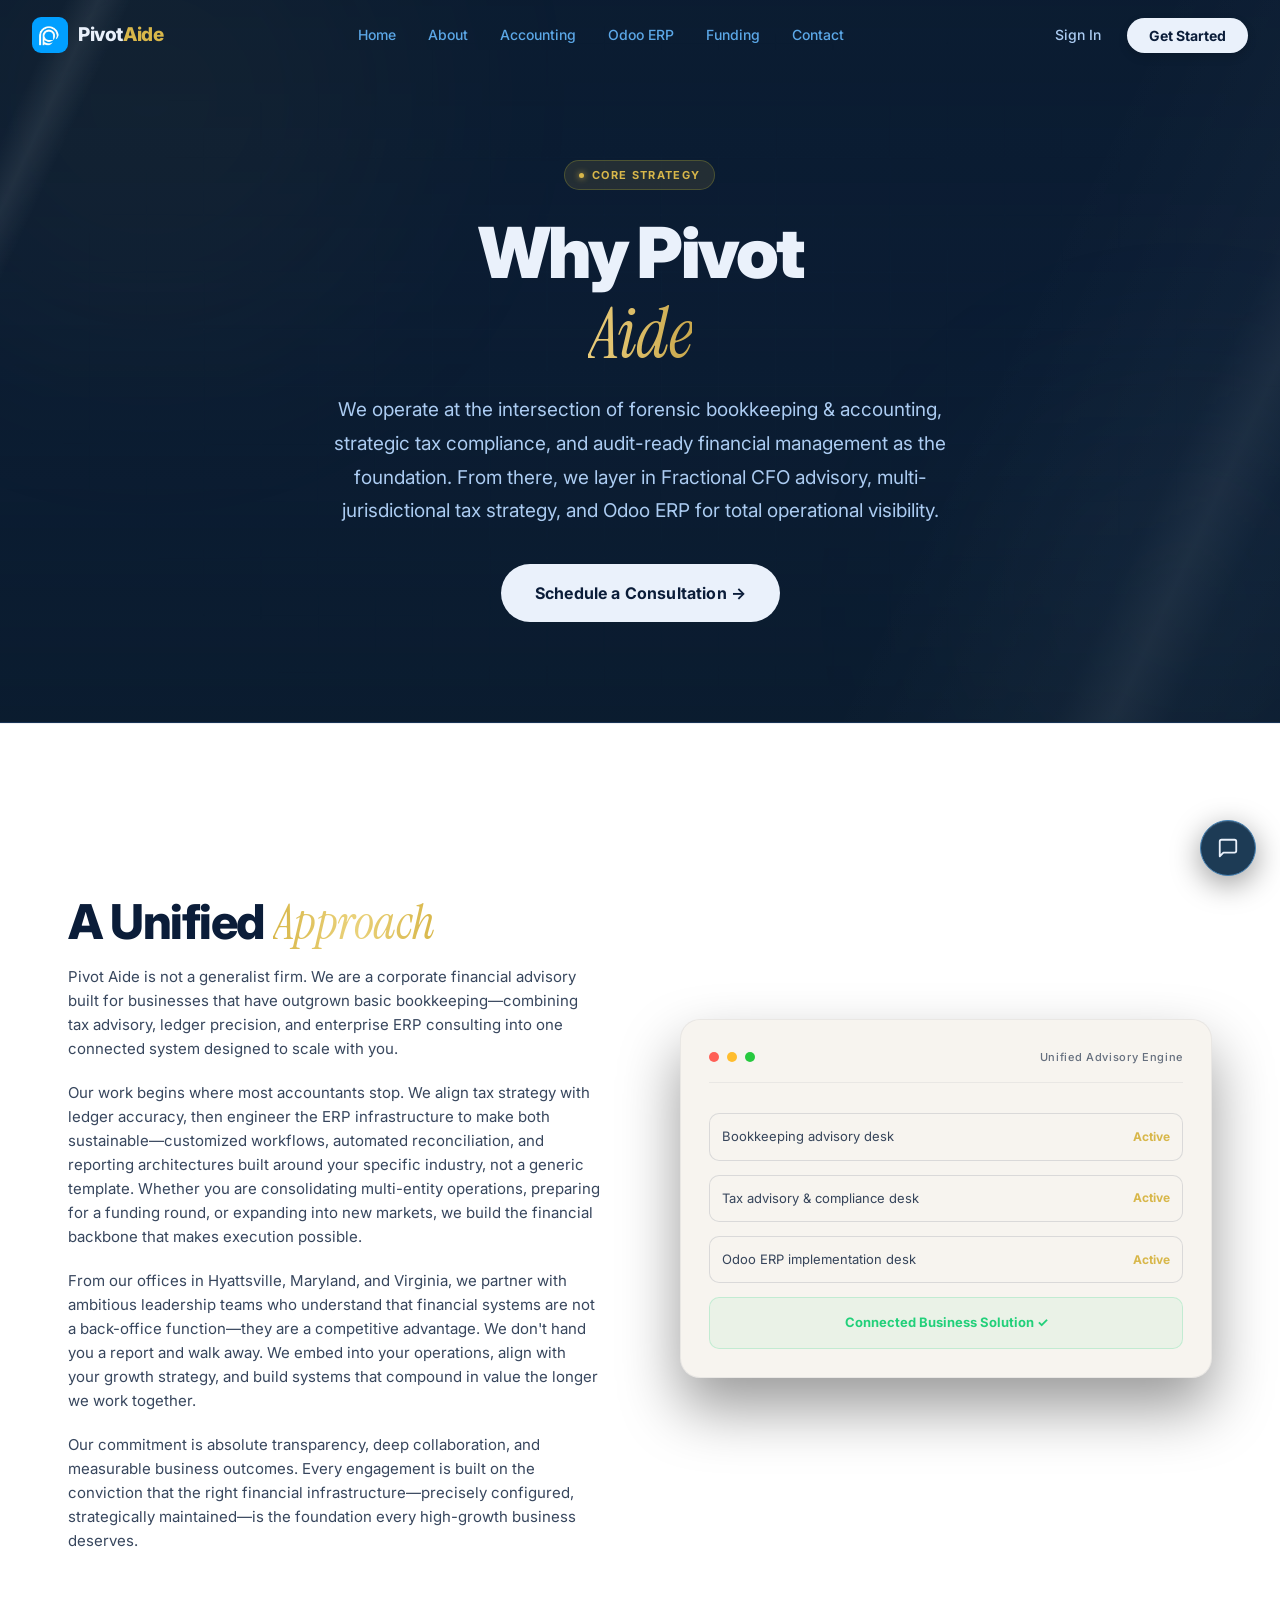
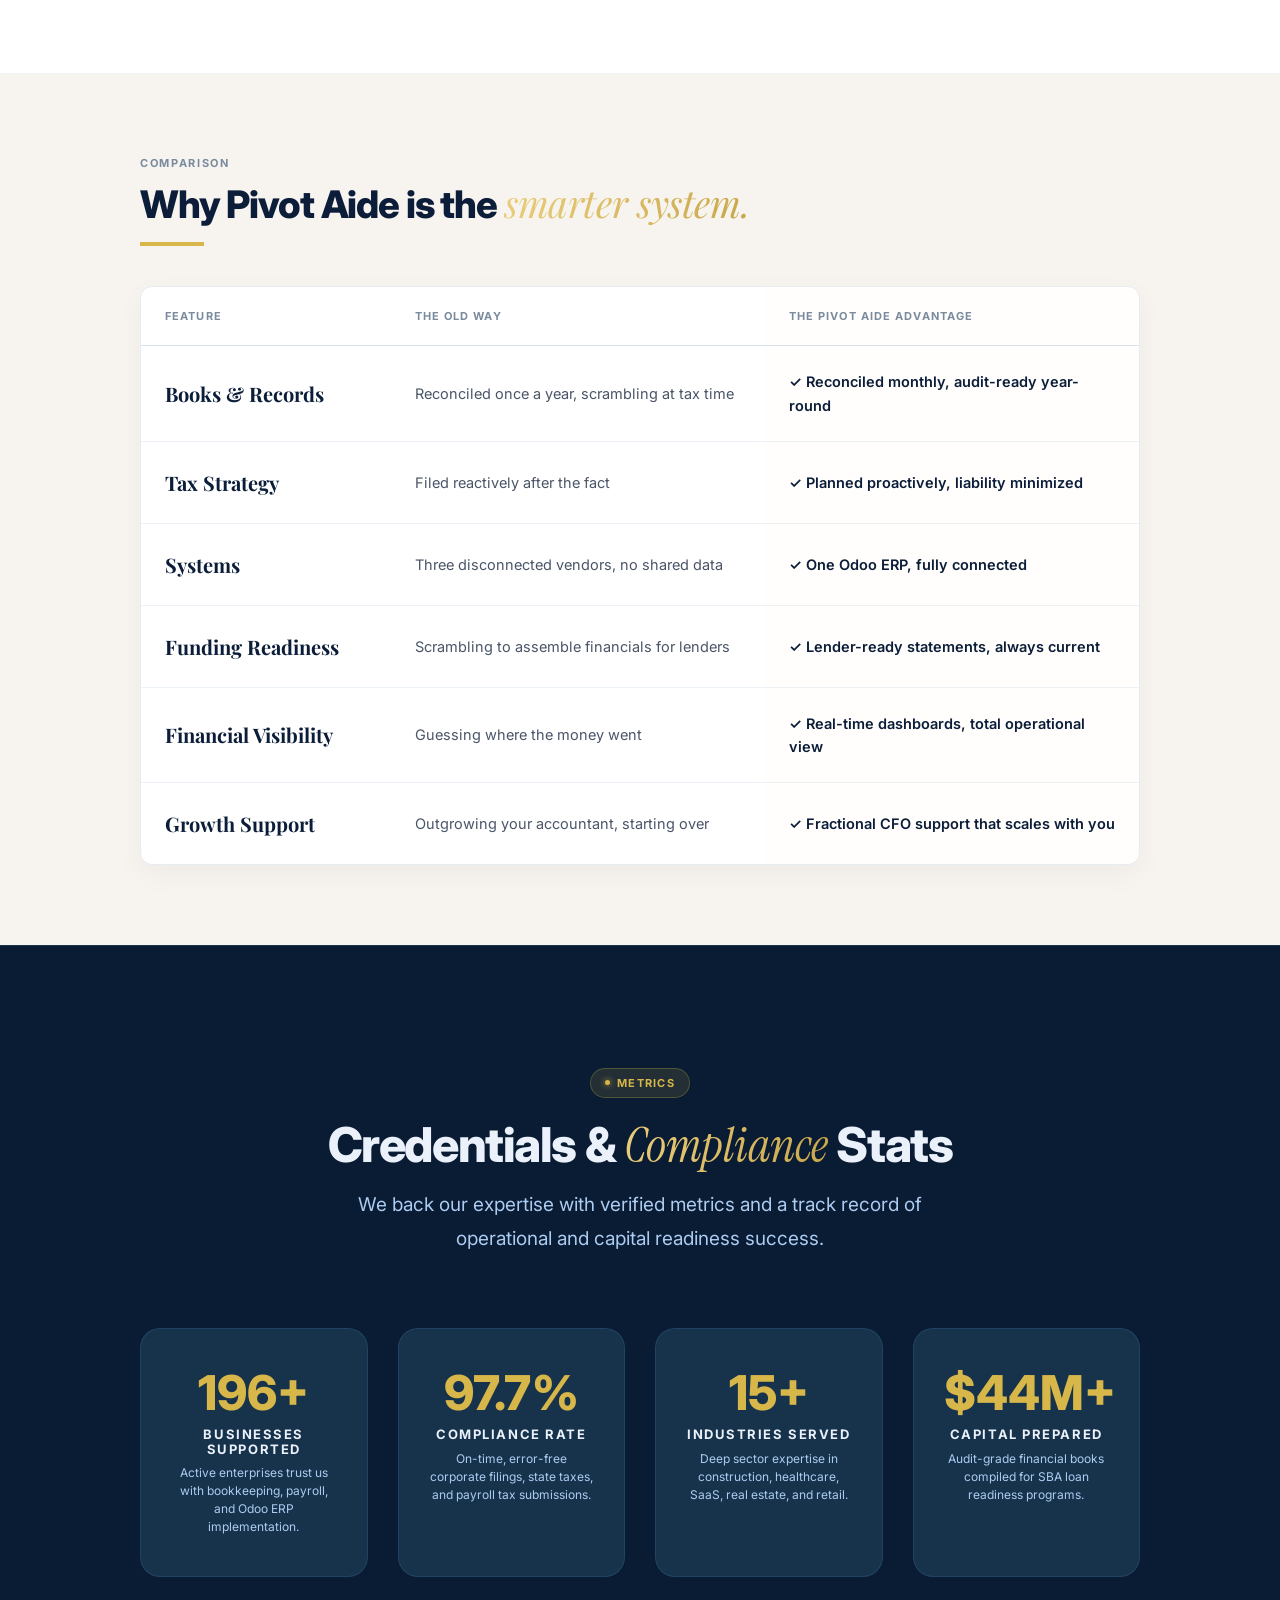
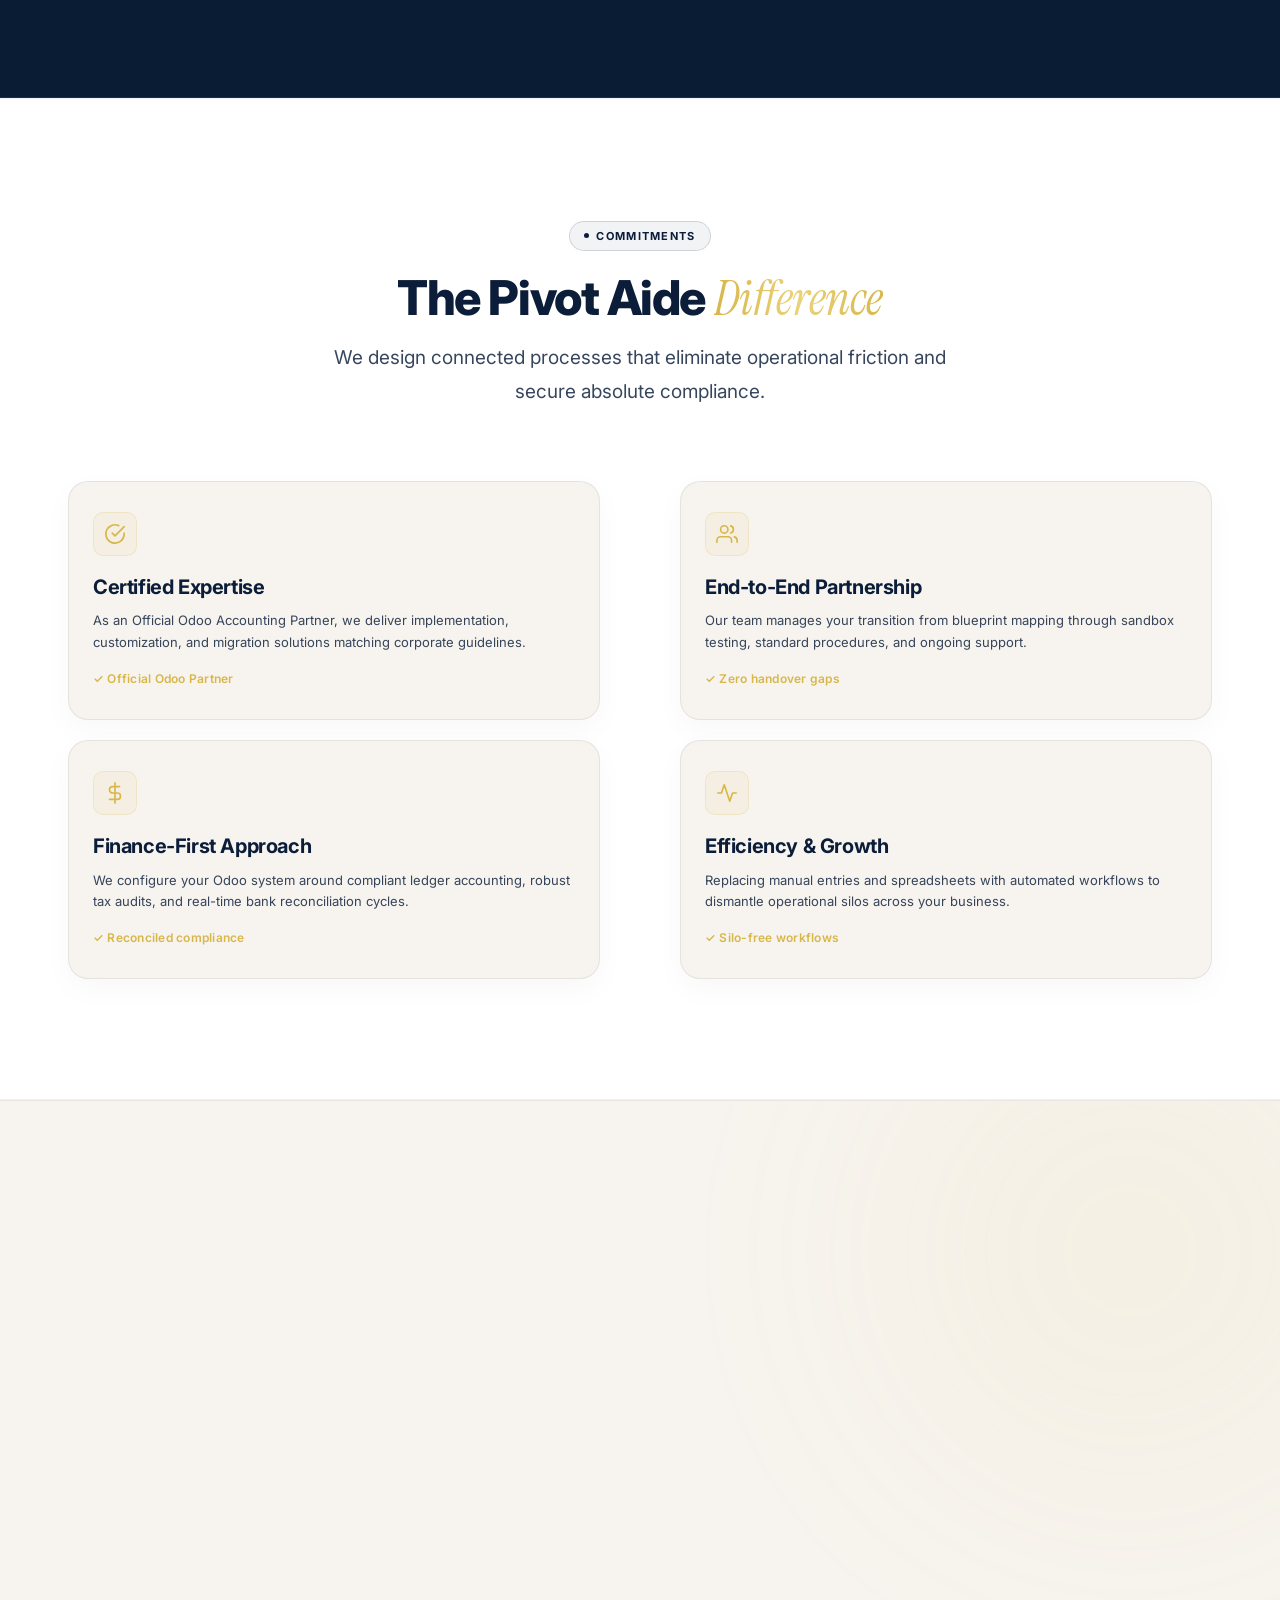
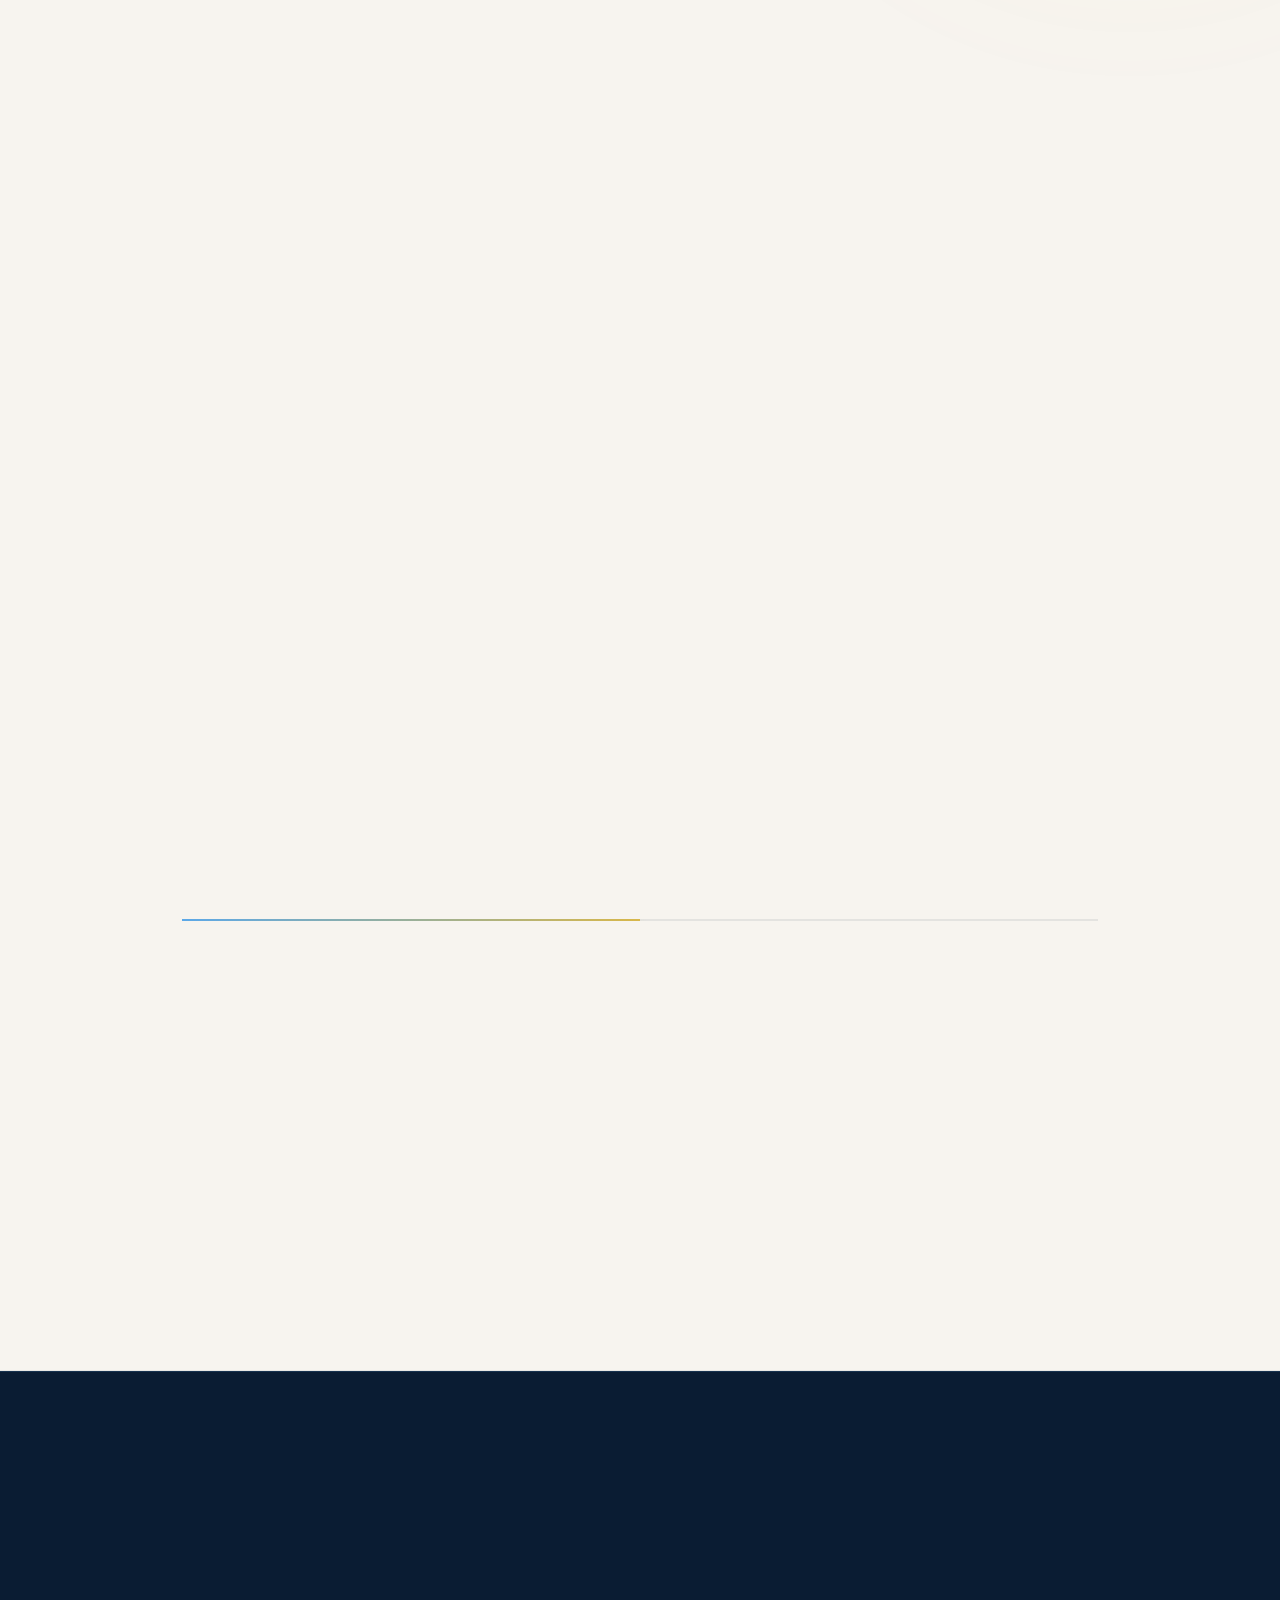
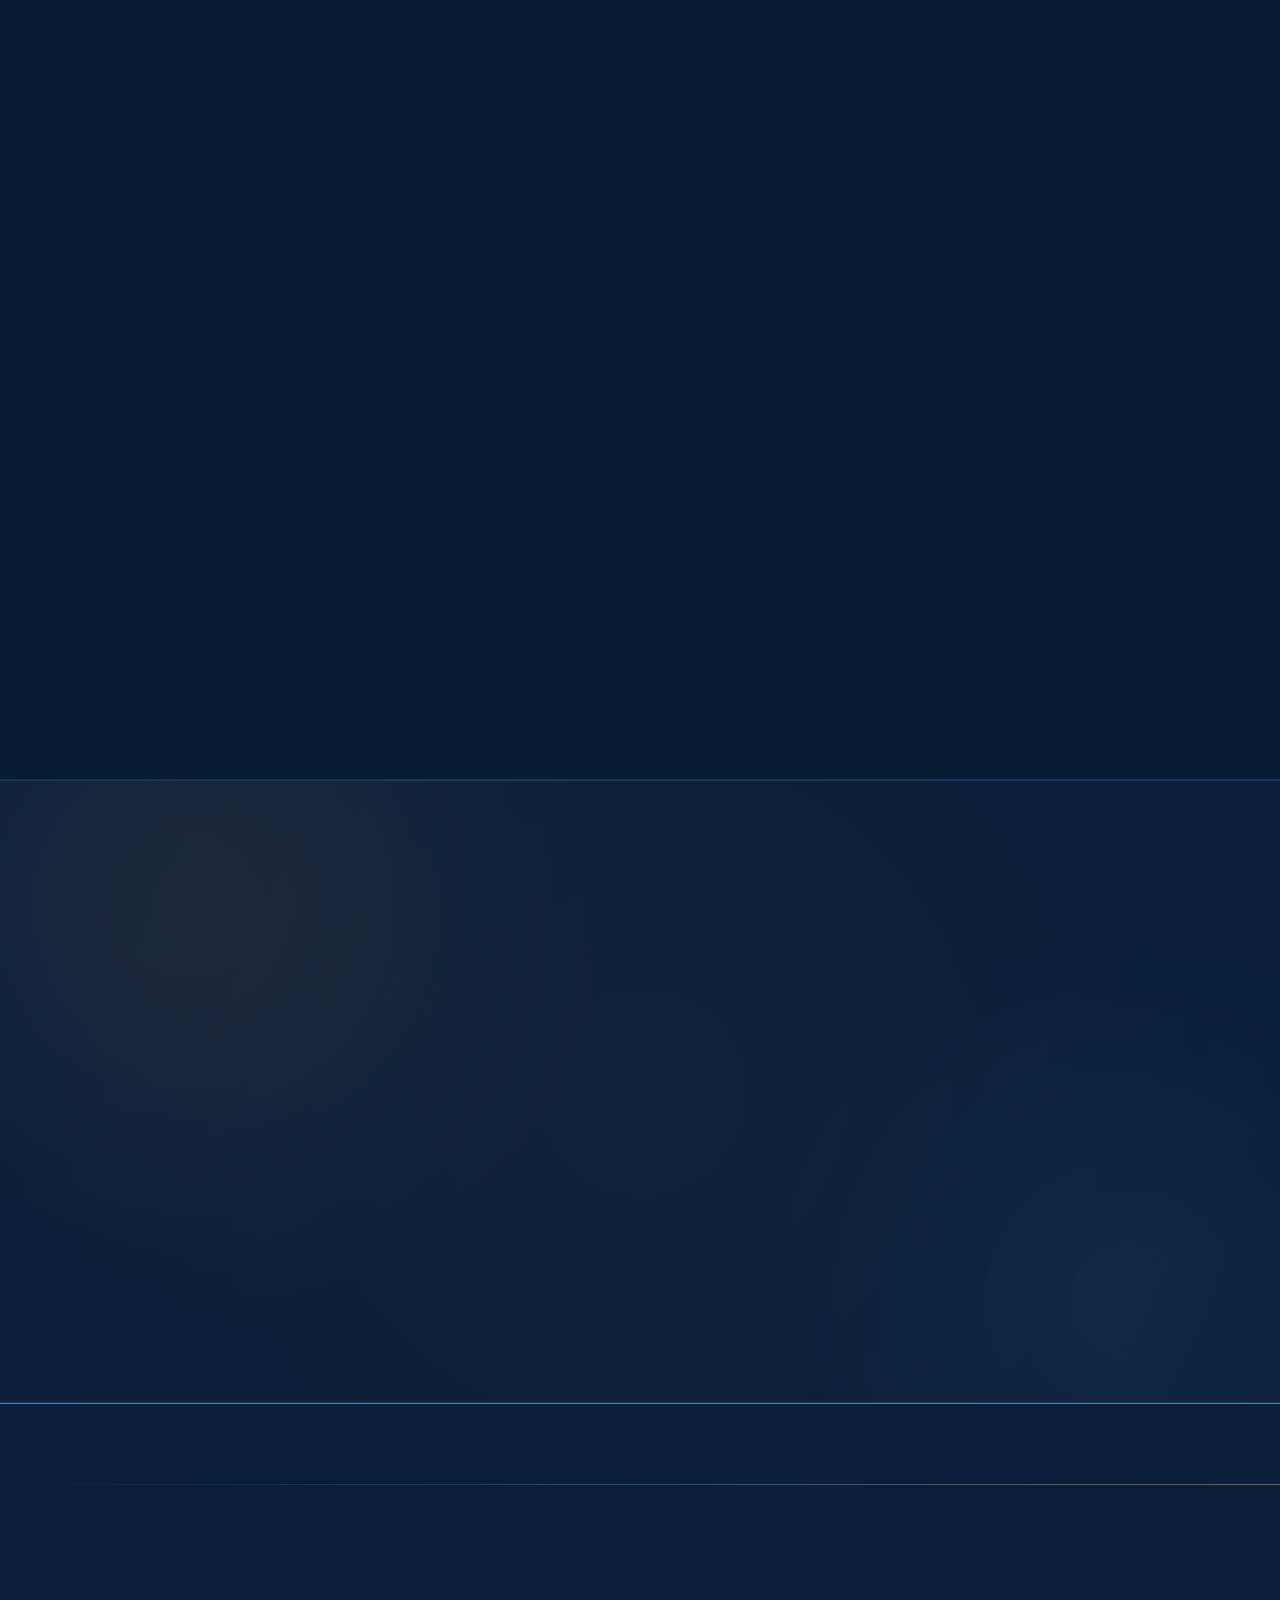
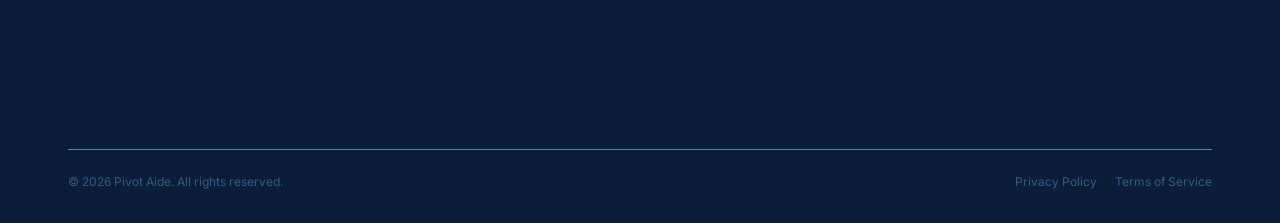
==== commit dd2fd47e: "Restore all HTML, CSS, JS, and image assets to original pre-update state" ====
--- a/about.html
+++ b/about.html
@@ -8,7 +8,7 @@
     <link rel="preconnect" href="https://fonts.googleapis.com">
     <link rel="preconnect" href="https://fonts.gstatic.com" crossorigin>
     <link href="https://fonts.googleapis.com/css2?family=Inter:ital,opsz,wght@0,14..32,300;0,14..32,400;0,14..32,500;0,14..32,600;0,14..32,700;0,14..32,800;0,14..32,900;1,14..32,400&family=Instrument+Serif:ital@1&display=swap" rel="stylesheet">
-    <link rel="stylesheet" href="styles.css?v=2.6">
+    <link rel="stylesheet" href="styles.css">
     <link rel="icon" type="image/x-icon" href="favicon.ico">
     <link rel="shortcut icon" href="favicon.ico">
 </head>
@@ -119,53 +119,53 @@
 </section>
 
 <!-- COMPARISON SECTION -->
-<section class="content-section alt" id="comparison-section" style="padding: 80px 0;">
+<section class="content-section" id="comparison-section" style="padding: 80px 0; background: #F7F4EF;">
     <div class="container">
         <div class="section-header animate-on-scroll" style="max-width: 1000px; margin: 0 auto 40px; text-align: left;">
-            <div style="font-size: 11px; font-weight: 700; color: var(--text-muted); letter-spacing: 0.15em; text-transform: uppercase; margin-bottom: 8px;">Comparison</div>
-            <h2 style="font-size: 38px; font-weight: 800; color: var(--text-primary); line-height: 1.15; margin: 0;">Why Pivot Aide is the <em class="serif-italic" style="font-family: 'Playfair Display', Georgia, serif; font-style: italic; color: var(--yellow);">smarter system.</em></h2>
+            <div style="font-size: 11px; font-weight: 700; color: #7A8B9E; letter-spacing: 0.15em; text-transform: uppercase; margin-bottom: 8px;">Comparison</div>
+            <h2 style="font-size: 38px; font-weight: 800; color: #0B1D39; line-height: 1.15; margin: 0;">Why Pivot Aide is the <em class="serif-italic" style="font-family: 'Playfair Display', Georgia, serif; font-style: italic;">smarter system.</em></h2>
             <div style="width: 64px; height: 4px; background: #D8B74A; margin-top: 16px;"></div>
         </div>
 
-        <div class="smarter-system-table-wrap scroll-reveal" data-stagger style="max-width: 1000px; margin: 0 auto; overflow-x: auto;">
+        <div class="smarter-system-table-wrap scroll-reveal" data-stagger style="max-width: 1000px; margin: 0 auto; background: #FFFFFF; border: 1px solid #E6ECF1; border-radius: 12px; box-shadow: 0 10px 30px rgba(11,28,43,0.04); overflow-x: auto;">
             <table class="smarter-system-table" style="width: 100%; border-collapse: collapse; min-width: 760px; text-align: left; font-size: 14.5px;">
                 <thead>
-                    <tr style="border-bottom: 1px solid var(--border-light);">
-                        <th style="width: 25%; padding: 20px 24px; font-size: 11px; font-weight: 700; color: var(--text-muted); letter-spacing: 0.1em; text-transform: uppercase;">Feature</th>
-                        <th style="width: 37.5%; padding: 20px 24px; font-size: 11px; font-weight: 700; color: var(--text-muted); letter-spacing: 0.1em; text-transform: uppercase;">The Old Way</th>
-                        <th style="width: 37.5%; padding: 20px 24px; font-size: 11px; font-weight: 700; color: var(--yellow); letter-spacing: 0.1em; text-transform: uppercase; background: rgba(216,183,74,0.03);">The Pivot Aide Advantage</th>
+                    <tr style="border-bottom: 1px solid #E6ECF1;">
+                        <th style="width: 25%; padding: 20px 24px; font-size: 11px; font-weight: 700; color: #7A8B9E; letter-spacing: 0.1em; text-transform: uppercase;">Feature</th>
+                        <th style="width: 37.5%; padding: 20px 24px; font-size: 11px; font-weight: 700; color: #7A8B9E; letter-spacing: 0.1em; text-transform: uppercase;">The Old Way</th>
+                        <th style="width: 37.5%; padding: 20px 24px; font-size: 11px; font-weight: 700; color: #7A8B9E; letter-spacing: 0.1em; text-transform: uppercase; background: rgba(216,183,74,0.015);">The Pivot Aide Advantage</th>
                     </tr>
                 </thead>
                 <tbody>
-                    <tr style="border-bottom: 1px solid var(--border-light);">
-                        <td style="padding: 24px; font-size: 20px; font-weight: 700; color: var(--text-primary); font-family: 'Playfair Display', Georgia, serif;">Books &amp; Records</td>
-                        <td style="padding: 24px; color: var(--text-secondary); line-height: 1.6;">Reconciled once a year, scrambling at tax time</td>
-                        <td style="padding: 24px; font-weight: 600; color: var(--text-primary); background: rgba(216,183,74,0.03); line-height: 1.6;">✓ Reconciled monthly, audit-ready year-round</td>
-                    </tr>
-                    <tr style="border-bottom: 1px solid var(--border-light);">
-                        <td style="padding: 24px; font-size: 20px; font-weight: 700; color: var(--text-primary); font-family: 'Playfair Display', Georgia, serif;">Tax Strategy</td>
-                        <td style="padding: 24px; color: var(--text-secondary); line-height: 1.6;">Filed reactively after the fact</td>
-                        <td style="padding: 24px; font-weight: 600; color: var(--text-primary); background: rgba(216,183,74,0.03); line-height: 1.6;">✓ Planned proactively, liability minimized</td>
-                    </tr>
-                    <tr style="border-bottom: 1px solid var(--border-light);">
-                        <td style="padding: 24px; font-size: 20px; font-weight: 700; color: var(--text-primary); font-family: 'Playfair Display', Georgia, serif;">Systems</td>
-                        <td style="padding: 24px; color: var(--text-secondary); line-height: 1.6;">Three disconnected vendors, no shared data</td>
-                        <td style="padding: 24px; font-weight: 600; color: var(--text-primary); background: rgba(216,183,74,0.03); line-height: 1.6;">✓ One Odoo ERP, fully connected</td>
-                    </tr>
-                    <tr style="border-bottom: 1px solid var(--border-light);">
-                        <td style="padding: 24px; font-size: 20px; font-weight: 700; color: var(--text-primary); font-family: 'Playfair Display', Georgia, serif;">Funding Readiness</td>
-                        <td style="padding: 24px; color: var(--text-secondary); line-height: 1.6;">Scrambling to assemble financials for lenders</td>
-                        <td style="padding: 24px; font-weight: 600; color: var(--text-primary); background: rgba(216,183,74,0.03); line-height: 1.6;">✓ Lender-ready statements, always current</td>
-                    </tr>
-                    <tr style="border-bottom: 1px solid var(--border-light);">
-                        <td style="padding: 24px; font-size: 20px; font-weight: 700; color: var(--text-primary); font-family: 'Playfair Display', Georgia, serif;">Financial Visibility</td>
-                        <td style="padding: 24px; color: var(--text-secondary); line-height: 1.6;">Guessing where the money went</td>
-                        <td style="padding: 24px; font-weight: 600; color: var(--text-primary); background: rgba(216,183,74,0.03); line-height: 1.6;">✓ Real-time dashboards, total operational view</td>
+                    <tr style="border-bottom: 1px solid #E6ECF1;">
+                        <td style="padding: 24px; font-size: 20px; font-weight: 700; color: #0B1D39; font-family: 'Playfair Display', Georgia, serif;">Books &amp; Records</td>
+                        <td style="padding: 24px; color: #4A5568; line-height: 1.6;">Reconciled once a year, scrambling at tax time</td>
+                        <td style="padding: 24px; font-weight: 600; color: #0B1D39; background: rgba(216,183,74,0.015); line-height: 1.6;">✓ Reconciled monthly, audit-ready year-round</td>
+                    </tr>
+                    <tr style="border-bottom: 1px solid #E6ECF1;">
+                        <td style="padding: 24px; font-size: 20px; font-weight: 700; color: #0B1D39; font-family: 'Playfair Display', Georgia, serif;">Tax Strategy</td>
+                        <td style="padding: 24px; color: #4A5568; line-height: 1.6;">Filed reactively after the fact</td>
+                        <td style="padding: 24px; font-weight: 600; color: #0B1D39; background: rgba(216,183,74,0.015); line-height: 1.6;">✓ Planned proactively, liability minimized</td>
+                    </tr>
+                    <tr style="border-bottom: 1px solid #E6ECF1;">
+                        <td style="padding: 24px; font-size: 20px; font-weight: 700; color: #0B1D39; font-family: 'Playfair Display', Georgia, serif;">Systems</td>
+                        <td style="padding: 24px; color: #4A5568; line-height: 1.6;">Three disconnected vendors, no shared data</td>
+                        <td style="padding: 24px; font-weight: 600; color: #0B1D39; background: rgba(216,183,74,0.015); line-height: 1.6;">✓ One Odoo ERP, fully connected</td>
+                    </tr>
+                    <tr style="border-bottom: 1px solid #E6ECF1;">
+                        <td style="padding: 24px; font-size: 20px; font-weight: 700; color: #0B1D39; font-family: 'Playfair Display', Georgia, serif;">Funding Readiness</td>
+                        <td style="padding: 24px; color: #4A5568; line-height: 1.6;">Scrambling to assemble financials for lenders</td>
+                        <td style="padding: 24px; font-weight: 600; color: #0B1D39; background: rgba(216,183,74,0.015); line-height: 1.6;">✓ Lender-ready statements, always current</td>
+                    </tr>
+                    <tr style="border-bottom: 1px solid #E6ECF1;">
+                        <td style="padding: 24px; font-size: 20px; font-weight: 700; color: #0B1D39; font-family: 'Playfair Display', Georgia, serif;">Financial Visibility</td>
+                        <td style="padding: 24px; color: #4A5568; line-height: 1.6;">Guessing where the money went</td>
+                        <td style="padding: 24px; font-weight: 600; color: #0B1D39; background: rgba(216,183,74,0.015); line-height: 1.6;">✓ Real-time dashboards, total operational view</td>
                     </tr>
                     <tr style="border-bottom: none;">
-                        <td style="padding: 24px; font-size: 20px; font-weight: 700; color: var(--text-primary); font-family: 'Playfair Display', Georgia, serif;">Growth Support</td>
-                        <td style="padding: 24px; color: var(--text-secondary); line-height: 1.6;">Outgrowing your accountant, starting over</td>
-                        <td style="padding: 24px; font-weight: 600; color: var(--text-primary); background: rgba(216,183,74,0.03); line-height: 1.6;">✓ Fractional CFO support that scales with you</td>
+                        <td style="padding: 24px; font-size: 20px; font-weight: 700; color: #0B1D39; font-family: 'Playfair Display', Georgia, serif;">Growth Support</td>
+                        <td style="padding: 24px; color: #4A5568; line-height: 1.6;">Outgrowing your accountant, starting over</td>
+                        <td style="padding: 24px; font-weight: 600; color: #0B1D39; background: rgba(216,183,74,0.015); line-height: 1.6;">✓ Fractional CFO support that scales with you</td>
                     </tr>
                 </tbody>
             </table>
--- a/styles.css
+++ b/styles.css
@@ -545,46 +545,46 @@
 }
 
 .navbar.scrolled {
-  background: rgba(11, 28, 43, 0.8) !important;
+  background: rgba(255, 255, 255, 0.8) !important;
   backdrop-filter: blur(24px) saturate(180%) !important;
   -webkit-backdrop-filter: blur(24px) saturate(180%) !important;
-  box-shadow: 0 1px 0 rgba(255, 255, 255, 0.08) !important;
-  border-bottom: 1px solid rgba(255, 255, 255, 0.08) !important;
+  box-shadow: 0 1px 0 rgba(11, 29, 57, 0.08) !important;
+  border-bottom: 1px solid rgba(11, 29, 57, 0.08) !important;
 }
 
 .navbar.scrolled .nav-link {
-  color: var(--text-muted) !important;
+  color: rgba(11, 29, 57, 0.65) !important;
 }
 
 .navbar.scrolled .nav-link:hover,
 .navbar.scrolled .nav-link.active {
-  color: var(--text-primary) !important;
+  color: #0B1D39 !important;
 }
 
 .navbar.scrolled .logo-wordmark {
-  color: var(--text-primary) !important;
+  color: #0B1D39 !important;
 }
 
 .navbar.scrolled .btn-ghost-nav {
-  color: var(--text-secondary) !important;
+  color: rgba(11, 29, 57, 0.75) !important;
 }
 
 .navbar.scrolled .btn-ghost-nav:hover {
-  background: rgba(255, 255, 255, 0.05) !important;
-  color: var(--text-primary) !important;
+  background: rgba(11, 29, 57, 0.05) !important;
+  color: #0B1D39 !important;
 }
 
 .navbar.scrolled .btn-primary-nav {
-  background: var(--steel-100) !important;
-  color: var(--steel-700) !important;
+  background: #0B1D39 !important;
+  color: #FFFFFF !important;
 }
 
 .navbar.scrolled .btn-primary-nav:hover {
-  background: #ffffff !important;
+  background: #1D3B55 !important;
 }
 
 .navbar.scrolled .mobile-menu-toggle span {
-  background: var(--text-primary) !important;
+  background: #0B1D39 !important;
 }
 
 .nav-container {
@@ -874,7 +874,7 @@
   display: block;
   transform-origin: center center;
   animation: slowZoom 20s ease-in-out infinite alternate;
-  filter: saturate(1.05) contrast(1.02) brightness(0.65);
+  filter: saturate(1.05) contrast(1.02) brightness(0.95);
   will-change: transform;
   transform: scale(var(--zoom, 1.02)) translate(var(--tx, 0px), var(--ty, 0px)) translateY(var(--sy, 0px));
 }
@@ -883,7 +883,7 @@
   position: absolute;
   inset: 0;
   background: radial-gradient(ellipse 90% 90% at 50% 50%,
-      rgba(11, 28, 43, 0.15) 15%, rgba(11, 28, 43, 0.55) 55%, rgba(11, 28, 43, 0.92) 100%);
+      transparent 15%, rgba(11, 28, 43, 0.35) 55%, rgba(11, 28, 43, 0.88) 100%);
   pointer-events: none;
   z-index: 1;
 }
@@ -891,15 +891,9 @@
 .hero-video-overlay {
   position: absolute;
   inset: 0;
-  background: rgba(0, 0, 0, 0.60);
+  background: rgba(11, 28, 43, 0.38);
   pointer-events: none;
   z-index: 2;
-}
-
-@media (max-width: 768px) {
-  .hero-video-overlay {
-    background: rgba(0, 0, 0, 0.65) !important;
-  }
 }
 
 .hero-video-overlay::after {
@@ -1064,6 +1058,15 @@
   max-width: 820px;
   width: 100%;
   padding: 0 16px;
+  transform: translateY(calc(var(--p, 0) * -80px));
+  opacity: calc(1 - var(--p, 0) * 1.8);
+  will-change: transform, opacity;
+}
+
+.page-hero-content {
+  transform: translateY(calc(var(--p, 0) * -80px));
+  opacity: calc(1 - var(--p, 0) * 1.8);
+  will-change: transform, opacity;
 }
 
 .hero-eyebrow {
@@ -1109,9 +1112,8 @@
   font-weight: var(--fw-black);
   line-height: var(--lh-display);
   letter-spacing: var(--ls-display);
-  color: #FFFFFF !important;
+  color: var(--text-primary);
   margin-bottom: 24px;
-  text-shadow: 0 4px 16px rgba(0, 0, 0, 0.7), 0 2px 4px rgba(0, 0, 0, 0.45);
 }
 
 .hero-line {
@@ -1168,7 +1170,6 @@
       var(--yellow) 100%);
   background-size: 200% auto;
   -webkit-background-clip: text;
-  background-clip: text;
   -webkit-text-fill-color: transparent;
   animation: shimmerOnce 1.8s cubic-bezier(0.25, 1, 0.5, 1) forwards;
   animation-delay: 1.1s;
@@ -1187,7 +1188,7 @@
 .hero-sub {
   font-size: var(--text-lg);
   font-weight: var(--fw-regular);
-  color: #F3F4F6 !important;
+  color: var(--text-secondary);
   margin-bottom: 42px;
   letter-spacing: var(--ls-body);
   line-height: var(--lh-relaxed);
@@ -1198,7 +1199,6 @@
   transform: translateY(18px);
   animation: heroFadeUp 0.8s cubic-bezier(0.16, 1, 0.3, 1) forwards;
   animation-delay: 0.85s;
-  text-shadow: 0 2px 8px rgba(0, 0, 0, 0.55);
 }
 
 .hero-sub-standout {
@@ -1206,7 +1206,7 @@
   font-size: clamp(19px, 2.2vw, 25px);
   font-weight: 500;
   font-style: italic;
-  color: #D4AF37 !important;
+  color: var(--yellow);
   max-width: 720px;
   margin-left: auto;
   margin-right: auto;
@@ -1217,7 +1217,7 @@
   transform: translateY(18px);
   animation: heroFadeUp 0.8s cubic-bezier(0.16, 1, 0.3, 1) forwards;
   animation-delay: 0.95s;
-  text-shadow: 0 2px 8px rgba(0, 0, 0, 0.6);
+  text-shadow: 0 2px 10px rgba(0, 0, 0, 0.25);
   text-align: center;
 }
 
@@ -4095,7 +4095,7 @@
   pointer-events: none;
   animation: slowZoom 20s ease-in-out infinite alternate;
   transform-origin: center center;
-  filter: saturate(1.03) contrast(1.02) brightness(0.65);
+  filter: saturate(1.03) contrast(1.02) brightness(0.92);
   will-change: transform;
   transform: scale(var(--zoom, 1.02)) translate(var(--tx, 0px), var(--ty, 0px)) translateY(var(--sy, 0px));
 }
@@ -4103,11 +4103,11 @@
 .page-hero-overlay {
   position: absolute;
   inset: 0;
-  /* Darker tint for high text readability and premium steel-blue aesthetic */
+  /* Lighter tint so the background animation is clearly visible */
   background: linear-gradient(to bottom,
-      rgba(11, 28, 43, 0.65) 0%,
-      rgba(11, 28, 43, 0.55) 40%,
-      rgba(11, 28, 43, 0.75) 100%);
+      rgba(11, 28, 43, 0.52) 0%,
+      rgba(11, 28, 43, 0.42) 40%,
+      rgba(11, 28, 43, 0.68) 100%);
   z-index: 1;
   pointer-events: none;
 }
@@ -6286,6 +6286,557 @@
   }
 }
 
+
+/* ═══════════════════════════════════════════════════════════════════
+   PREMIUM WHITE & WARM OFF-WHITE DESIGN SYSTEM OVERRIDES
+   ═══════════════════════════════════════════════════════════════════ */
+
+/* --- 1. White & Off-White Color Schemes (Cascading Variables) --- */
+
+/* White Background Sections */
+#why-us,
+#industries,
+#who-we-are,
+#services-grid,
+#pricing-packages,
+#why-odoo,
+#odoo-benefits,
+#programs,
+#sba-gauge-section,
+#locations,
+#accounting-features {
+  --bg-page: #FFFFFF;
+  --bg-section: #FFFFFF;
+  --bg-card: #F7F4EF;
+  --bg-card-hover: #FFFFFF;
+  --text-primary: #0B1D39;
+  --text-secondary: rgba(11, 29, 57, 0.82);
+  --text-muted: rgba(11, 29, 57, 0.62);
+  --text-faint: rgba(11, 29, 57, 0.42);
+  --border: rgba(11, 29, 57, 0.12);
+  --border-light: rgba(11, 29, 57, 0.06);
+  --yellow: #D8B74A;
+  --yellow-dim: rgba(216, 183, 74, 0.08);
+}
+
+/* Warm Off-White Background Sections */
+#process,
+#testimonials,
+#faq,
+#credentials,
+#partner-badge-section,
+#comparison,
+#checklist-section,
+#contact-portal,
+#resource-download,
+#approach,
+#final-cta,
+#value-team,
+#consultation {
+  --bg-page: #F7F4EF;
+  --bg-section: #F7F4EF;
+  --bg-card: #FFFFFF;
+  --bg-card-hover: #FFFFFF;
+  --text-primary: #0B1D39;
+  --text-secondary: rgba(11, 29, 57, 0.82);
+  --text-muted: rgba(11, 29, 57, 0.62);
+  --text-faint: rgba(11, 29, 57, 0.42);
+  --border: rgba(11, 29, 57, 0.12);
+  --border-light: rgba(11, 29, 57, 0.06);
+  --yellow: #D8B74A;
+  --yellow-dim: rgba(216, 183, 74, 0.08);
+}
+
+/* --- 2. Explicit Section Background & Border Enforcements --- */
+#why-us,
+#process,
+#industries,
+#testimonials,
+#faq,
+#who-we-are,
+#approach,
+#credentials,
+#services-grid,
+#pricing-packages,
+#resource-download,
+#why-odoo,
+#partner-badge-section,
+#odoo-benefits,
+#programs,
+#comparison,
+#sba-gauge-section,
+#checklist-section,
+#contact-portal,
+#locations,
+#accounting-features,
+#final-cta,
+#value-team,
+#consultation {
+  background: var(--bg-page) !important;
+  border-top: 1px solid var(--border-light) !important;
+  border-bottom: 1px solid var(--border-light) !important;
+}
+
+/* --- 3. Serif Italic gold gradients for light contexts --- */
+#why-us .serif-italic,
+#process .serif-italic,
+#industries .serif-italic,
+#testimonials .serif-italic,
+#faq .serif-italic,
+#who-we-are .serif-italic,
+#approach .serif-italic,
+#credentials .serif-italic,
+#services-grid .serif-italic,
+#pricing-packages .serif-italic,
+#resource-download .serif-italic,
+#why-odoo .serif-italic,
+#partner-badge-section .serif-italic,
+#odoo-benefits .serif-italic,
+#programs .serif-italic,
+#comparison .serif-italic,
+#sba-gauge-section .serif-italic,
+#checklist-section .serif-italic,
+#contact-portal .serif-italic,
+#locations .serif-italic,
+#value-team .serif-italic,
+#final-cta .serif-italic {
+  background: linear-gradient(90deg, #D8B74A 0%, #EAD27B 50%, #D8B74A 100%) !important;
+  -webkit-background-clip: text !important;
+  -webkit-text-fill-color: transparent !important;
+  background-clip: text !important;
+}
+
+/* --- 4. Curated Navy Tag/Badge overrides for light contexts --- */
+#why-us .section-tag,
+#process .section-tag,
+#industries .section-tag,
+#testimonials .section-tag,
+#faq .section-tag,
+#who-we-are .section-tag,
+#approach .section-tag,
+#credentials .section-tag,
+#services-grid .section-tag,
+#pricing-packages .section-tag,
+#resource-download .section-tag,
+#why-odoo .section-tag,
+#partner-badge-section .section-tag,
+#odoo-benefits .section-tag,
+#programs .section-tag,
+#comparison .section-tag,
+#sba-gauge-section .section-tag,
+#checklist-section .section-tag,
+#contact-portal .section-tag,
+#locations .section-tag,
+#final-cta .section-tag,
+#value-team .section-tag,
+#consultation .section-tag {
+  color: #0B1D39 !important;
+  background: rgba(11, 29, 57, 0.05) !important;
+  border: 1px solid rgba(11, 29, 57, 0.15) !important;
+}
+
+#why-us .section-tag-dot,
+#process .section-tag-dot,
+#industries .section-tag-dot,
+#testimonials .section-tag-dot,
+#faq .section-tag-dot,
+#who-we-are .section-tag-dot,
+#approach .section-tag-dot,
+#credentials .section-tag-dot,
+#services-grid .section-tag-dot,
+#pricing-packages .section-tag-dot,
+#resource-download .section-tag-dot,
+#why-odoo .section-tag-dot,
+#partner-badge-section .section-tag-dot,
+#odoo-benefits .section-tag-dot,
+#programs .section-tag-dot,
+#comparison .section-tag-dot,
+#sba-gauge-section .section-tag-dot,
+#checklist-section .section-tag-dot,
+#contact-portal .section-tag-dot,
+#locations .section-tag-dot,
+#final-cta .section-tag-dot,
+#value-team .section-tag-dot,
+#consultation .section-tag-dot {
+  background: #0B1D39 !important;
+  box-shadow: none !important;
+}
+
+/* --- 5. Curated Navy / Steel Button overrides for light contexts --- */
+#why-us .btn-primary,
+#process .btn-primary,
+#industries .btn-primary,
+#testimonials .btn-primary,
+#faq .btn-primary,
+#who-we-are .btn-primary,
+#approach .btn-primary,
+#credentials .btn-primary,
+#services-grid .btn-primary,
+#pricing-packages .btn-primary,
+#resource-download .btn-primary,
+#why-odoo .btn-primary,
+#partner-badge-section .btn-primary,
+#odoo-benefits .btn-primary,
+#programs .btn-primary,
+#comparison .btn-primary,
+#sba-gauge-section .btn-primary,
+#checklist-section .btn-primary,
+#contact-portal .btn-primary,
+#locations .btn-primary,
+#final-cta .btn-primary,
+#consultation .btn-primary {
+  background: #0B1D39 !important;
+  color: #FFFFFF !important;
+  box-shadow: 0 4px 15px rgba(11, 29, 57, 0.08) !important;
+}
+
+#why-us .btn-primary:hover,
+#process .btn-primary:hover,
+#industries .btn-primary:hover,
+#testimonials .btn-primary:hover,
+#faq .btn-primary:hover,
+#who-we-are .btn-primary:hover,
+#approach .btn-primary:hover,
+#credentials .btn-primary:hover,
+#services-grid .btn-primary:hover,
+#pricing-packages .btn-primary:hover,
+#resource-download .btn-primary:hover,
+#why-odoo .btn-primary:hover,
+#partner-badge-section .btn-primary:hover,
+#odoo-benefits .btn-primary:hover,
+#programs .btn-primary:hover,
+#comparison .btn-primary:hover,
+#sba-gauge-section .btn-primary:hover,
+#checklist-section .btn-primary:hover,
+#contact-portal .btn-primary:hover,
+#locations .btn-primary:hover,
+#final-cta .btn-primary:hover,
+#consultation .btn-primary:hover {
+  background: #1D3B55 !important;
+  color: #FFFFFF !important;
+  box-shadow: 0 10px 25px rgba(11, 29, 57, 0.15) !important;
+}
+
+#why-us .btn-ghost,
+#process .btn-ghost,
+#industries .btn-ghost,
+#testimonials .btn-ghost,
+#faq .btn-ghost,
+#who-we-are .btn-ghost,
+#approach .btn-ghost,
+#credentials .btn-ghost,
+#services-grid .btn-ghost,
+#pricing-packages .btn-ghost,
+#resource-download .btn-ghost,
+#why-odoo .btn-ghost,
+#partner-badge-section .btn-ghost,
+#odoo-benefits .btn-ghost,
+#programs .btn-ghost,
+#comparison .btn-ghost,
+#sba-gauge-section .btn-ghost,
+#checklist-section .btn-ghost,
+#contact-portal .btn-ghost,
+#locations .btn-ghost,
+#final-cta .btn-ghost {
+  border-color: rgba(11, 29, 57, 0.15) !important;
+  color: #0B1D39 !important;
+}
+
+#why-us .btn-ghost:hover,
+#process .btn-ghost:hover,
+#industries .btn-ghost:hover,
+#testimonials .btn-ghost:hover,
+#faq .btn-ghost:hover,
+#who-we-are .btn-ghost:hover,
+#approach .btn-ghost:hover,
+#credentials .btn-ghost:hover,
+#services-grid .btn-ghost:hover,
+#pricing-packages .btn-ghost:hover,
+#resource-download .btn-ghost:hover,
+#why-odoo .btn-ghost:hover,
+#partner-badge-section .btn-ghost:hover,
+#odoo-benefits .btn-ghost:hover,
+#programs .btn-ghost:hover,
+#comparison .btn-ghost:hover,
+#sba-gauge-section .btn-ghost:hover,
+#checklist-section .btn-ghost:hover,
+#contact-portal .btn-ghost:hover,
+#locations .btn-ghost:hover,
+#final-cta .btn-ghost:hover {
+  background: rgba(11, 29, 57, 0.04) !important;
+  border-color: rgba(11, 29, 57, 0.3) !important;
+  box-shadow: 0 10px 20px rgba(11, 29, 57, 0.05) !important;
+}
+
+/* --- 6. Card & Block Styling in Light Contexts --- */
+#why-us .why2-block,
+#approach .why2-block,
+#services-grid .service-card,
+#testimonials .testi-card,
+#faq .faq-item,
+#credentials .cred-card,
+#pricing-packages .pkg-card,
+#programs .program-card,
+#partner-badge-section .partner-badge,
+#locations .office-card,
+#locations .contact-info-card,
+#consultation .cta-form-card {
+  background: var(--bg-card) !important;
+  border: 1px solid rgba(11, 29, 57, 0.08) !important;
+  box-shadow: 0 10px 30px rgba(11, 29, 57, 0.03) !important;
+}
+
+#why-us .why2-block:hover,
+#approach .why2-block:hover,
+#services-grid .service-card:hover,
+#testimonials .testi-card:hover,
+#faq .faq-item:hover,
+#credentials .cred-card:hover,
+#pricing-packages .pkg-card:hover,
+#programs .program-card:hover,
+#partner-badge-section .partner-badge:hover,
+#locations .office-card:hover,
+#locations .contact-info-card:hover {
+  background: var(--bg-card-hover) !important;
+  border-color: rgba(11, 29, 57, 0.16) !important;
+  box-shadow: 0 20px 40px rgba(11, 29, 57, 0.07) !important;
+}
+
+/* --- 7. SVG Stroke & Fill Overrides for Inline Yellow Icons in Light Sections --- */
+#why-us svg path,
+#why-us svg circle,
+#why-us svg rect,
+#process svg path,
+#process svg circle,
+#process svg rect,
+#approach svg path,
+#approach svg circle,
+#approach svg rect,
+#credentials svg path,
+#credentials svg circle,
+#credentials svg rect,
+#services-grid svg path,
+#services-grid svg circle,
+#services-grid svg rect,
+#pricing-packages svg path,
+#pricing-packages svg circle,
+#pricing-packages svg rect,
+#why-odoo svg path,
+#why-odoo svg circle,
+#why-odoo svg rect,
+#odoo-benefits svg path,
+#odoo-benefits svg circle,
+#odoo-benefits svg rect,
+#programs svg path,
+#programs svg circle,
+#programs svg rect,
+#comparison svg path,
+#comparison svg circle,
+#comparison svg rect,
+#checklist-section svg path,
+#checklist-section svg circle,
+#checklist-section svg rect {
+  stroke: var(--yellow) !important;
+}
+
+#why-us svg [fill="#EAE42F"],
+#process svg [fill="#EAE42F"],
+#approach svg [fill="#EAE42F"],
+#credentials svg [fill="#EAE42F"],
+#services-grid svg [fill="#EAE42F"],
+#pricing-packages svg [fill="#EAE42F"],
+#why-odoo svg [fill="#EAE42F"],
+#odoo-benefits svg [fill="#EAE42F"],
+#programs svg [fill="#EAE42F"],
+#comparison svg [fill="#EAE42F"],
+#checklist-section svg [fill="#EAE42F"] {
+  fill: var(--yellow) !important;
+}
+
+/* --- 8. Process timeline elements overrides --- */
+#process .ps-dot.ps-dot-active {
+  border-color: var(--yellow) !important;
+  background: var(--yellow) !important;
+  color: #FFFFFF !important;
+  box-shadow: 0 0 0 4px rgba(216, 183, 74, 0.15), 0 0 20px rgba(216, 183, 74, 0.3) !important;
+}
+
+#process .process-line {
+  background: rgba(11, 29, 57, 0.08) !important;
+}
+
+#process .process-line-progress {
+  background: linear-gradient(90deg, #5CA8E8 0%, var(--yellow) 100%) !important;
+}
+
+/* --- 9. Form elements overrides in Light Contexts --- */
+#checklist-section .cta-form-card,
+#contact-portal .cta-form-card,
+#contact-portal .contact-form-wrap,
+#contact-portal .contact-info-wrap,
+#consultation .cta-form-card {
+  background: #FFFFFF !important;
+  border: 1px solid rgba(11, 29, 57, 0.08) !important;
+  box-shadow: 0 30px 60px rgba(11, 29, 57, 0.06) !important;
+}
+
+#checklist-section .form-input,
+#contact-portal .form-input,
+#consultation .form-input {
+  background: rgba(11, 29, 57, 0.03) !important;
+  border: 1px solid rgba(11, 29, 57, 0.12) !important;
+  color: #0B1D39 !important;
+}
+
+#checklist-section .form-input::placeholder,
+#contact-portal .form-input::placeholder,
+#consultation .form-input::placeholder {
+  color: rgba(11, 29, 57, 0.4) !important;
+}
+
+#checklist-section .form-input:focus,
+#contact-portal .form-input:focus,
+#consultation .form-input:focus {
+  background: rgba(216, 183, 74, 0.03) !important;
+  border-color: var(--yellow) !important;
+  box-shadow: 0 0 0 3px rgba(216, 183, 74, 0.1) !important;
+}
+
+#checklist-section .form-select option,
+#contact-portal .form-select option,
+#consultation .form-select option {
+  background: #FFFFFF !important;
+  color: #0B1D39 !important;
+}
+
+#checklist-section select.form-input {
+  background-image: url("data:image/svg+xml;charset=utf-8,%3Csvg xmlns='http://www.w3.org/2000/svg' width='16' height='16' fill='none' stroke='%23ffffff' stroke-width='2' stroke-linecap='round' stroke-linejoin='round'%3E%3Cpath d='M4 6l4 4 4-4'/%3E%3C/svg%3E") !important;
+  background-repeat: no-repeat !important;
+  background-position: right 14px center !important;
+  background-size: 10px !important;
+}
+
+#contact-portal select.form-input,
+#consultation select.form-input {
+  background-image: url("data:image/svg+xml;charset=utf-8,%3Csvg xmlns='http://www.w3.org/2000/svg' width='16' height='16' fill='none' stroke='%230b1d39' stroke-width='2' stroke-linecap='round' stroke-linejoin='round'%3E%3Cpath d='M4 6l4 4 4-4'/%3E%3C/svg%3E") !important;
+  background-repeat: no-repeat !important;
+  background-position: right 14px center !important;
+  background-size: 10px !important;
+}
+
+#contact-portal .contact-info-card:hover {
+  background: #FFFFFF !important;
+  border-color: rgba(11, 29, 57, 0.16) !important;
+  box-shadow: 0 10px 25px rgba(11, 29, 57, 0.05) !important;
+}
+
+#contact-portal .cic-icon {
+  color: var(--yellow) !important;
+  background: rgba(216, 183, 74, 0.05) !important;
+  border-color: rgba(216, 183, 74, 0.15) !important;
+}
+
+#locations .office-icon-wrap {
+  background: rgba(216, 183, 74, 0.06) !important;
+  border-color: rgba(216, 183, 74, 0.2) !important;
+  color: var(--yellow) !important;
+}
+
+#partner-badge-section .partner-badge {
+  background: #FFFFFF !important;
+  border-color: rgba(11, 29, 57, 0.12) !important;
+  box-shadow: 0 10px 25px rgba(11, 29, 57, 0.04) !important;
+}
+
+#partner-badge-section .partner-badge-text span {
+  color: var(--yellow) !important;
+}
+
+#sba-gauge-section .sba-check-item {
+  background: rgba(11, 29, 57, 0.03) !important;
+  border: 1px solid rgba(11, 29, 57, 0.1) !important;
+}
+
+#sba-gauge-section .sba-check-item:hover {
+  background: rgba(216, 183, 74, 0.04) !important;
+  border-color: rgba(216, 183, 74, 0.3) !important;
+}
+
+#sba-gauge-section .sba-check-item.checked {
+  background: rgba(216, 183, 74, 0.06) !important;
+  border-color: rgba(216, 183, 74, 0.3) !important;
+}
+
+#sba-gauge-section .sba-check-item.checked .sba-check-label {
+  color: #0B1D39 !important;
+}
+
+#sba-gauge-section .sba-check-item.checked .sba-check-icon {
+  color: var(--yellow) !important;
+}
+
+/* --- 10. Featured packages and testimonials tweaks --- */
+#pricing-packages .pkg-card.pkg-featured {
+  background: rgba(216, 183, 74, 0.02) !important;
+  border-color: rgba(216, 183, 74, 0.28) !important;
+}
+
+#pricing-packages .pkg-card.pkg-featured:hover {
+  background: rgba(216, 183, 74, 0.04) !important;
+  border-color: rgba(216, 183, 74, 0.5) !important;
+}
+
+/* --- 11. FAQ specific overrides --- */
+#faq .faq-trigger {
+  color: #0B1D39 !important;
+}
+
+#faq .faq-trigger:hover {
+  color: var(--yellow) !important;
+}
+
+/* --- 12. Five Stage Success Process Overrides --- */
+#process .ps-card {
+  display: flex !important;
+  opacity: 0.65 !important;
+  filter: blur(4px) !important;
+  transform: none !important;
+  background: #FFFFFF !important;
+  border: 1px solid rgba(11, 29, 57, 0.08) !important;
+  box-shadow: 0 4px 20px rgba(11, 29, 57, 0.02) !important;
+  padding: 28px 24px !important;
+  transition: filter 350ms cubic-bezier(0.16, 1, 0.3, 1), opacity 350ms cubic-bezier(0.16, 1, 0.3, 1), border-color 350ms ease, background 350ms ease, box-shadow 350ms ease !important;
+}
+
+#process .process-step:hover .ps-card,
+#process .process-step.active .ps-card {
+  opacity: 1 !important;
+  filter: blur(0px) !important;
+  border-color: rgba(216, 183, 74, 0.25) !important;
+  box-shadow: 0 20px 40px rgba(11, 29, 57, 0.06) !important;
+  background: #FFFFFF !important;
+  transform: translateY(-6px) !important;
+}
+
+#process .process-steps {
+  gap: 24px !important;
+  margin-top: 50px !important;
+}
+
+/* --- 13. Credentials & Compliance Card Overrides --- */
+.cred-card.card-navy {
+  background: #0B1D39 !important;
+  border-color: rgba(172, 204, 242, 0.15) !important;
+}
+
+.cred-card.card-navy .cred-title {
+  color: #EAF1FB !important;
+}
+
+.cred-card.card-navy .cred-desc {
+  color: #ACCCF2 !important;
+}
+
 /* --- 14. Value of Your Finance Team Section --- */
 .value-team-grid {
   display: grid;
@@ -6301,7 +6852,7 @@
   border: 1px solid var(--border-light) !important;
   border-radius: 20px !important;
   padding: 32px !important;
-  box-shadow: 0 10px 30px rgba(0, 0, 0, 0.25) !important;
+  box-shadow: 0 10px 30px rgba(11, 29, 57, 0.04) !important;
   transition: all 0.3s cubic-bezier(0.16, 1, 0.3, 1) !important;
   position: relative;
   overflow: hidden;
@@ -6309,7 +6860,7 @@
 
 .value-card:hover {
   transform: translateY(-5px) !important;
-  box-shadow: 0 20px 45px rgba(0, 0, 0, 0.4) !important;
+  box-shadow: 0 20px 45px rgba(11, 29, 57, 0.08) !important;
   border-color: rgba(216, 183, 74, 0.25) !important;
 }
 
@@ -6566,67 +7117,6 @@
     margin-top: 0 !important;
     /* Reset stagger */
   }
-}
-
-/* ═══════════════════════════ FUNDING BANNER ═══════════════════════════ */
-.funding-banner-section {
-  padding: 80px 0;
-  background: var(--bg-page);
-  position: relative;
-  z-index: 2;
-  border-top: 1px solid var(--border-light);
-}
-
-.funding-banner-inner {
-  display: flex;
-  flex-direction: column;
-  gap: 24px;
-  max-width: 900px;
-}
-
-.fb-badge {
-  display: inline-flex;
-  align-items: center;
-  gap: 6px;
-  font-size: var(--text-2xs);
-  color: var(--yellow);
-  text-transform: uppercase;
-  font-weight: var(--fw-bold);
-  letter-spacing: 0.1em;
-}
-
-.fb-badge-dot {
-  width: 5px;
-  height: 5px;
-  background: var(--yellow);
-  border-radius: 50%;
-  box-shadow: 0 0 6px var(--yellow);
-}
-
-.fb-headline {
-  font-size: var(--text-h2);
-  font-weight: var(--fw-bold);
-  color: var(--text-primary);
-  margin-bottom: 12px;
-}
-
-.fb-sub {
-  font-size: var(--text-sm);
-  color: var(--text-secondary);
-  line-height: var(--lh-body);
-  max-width: 760px;
-}
-
-.fb-action {
-  display: flex;
-  flex-direction: column;
-  align-items: flex-start;
-  gap: 10px;
-}
-
-.fb-note {
-  font-size: var(--text-2xs);
-  color: var(--text-muted);
 }
 
 /* ═══════════════════════════ BRAND BANNER ═══════════════════════════ */
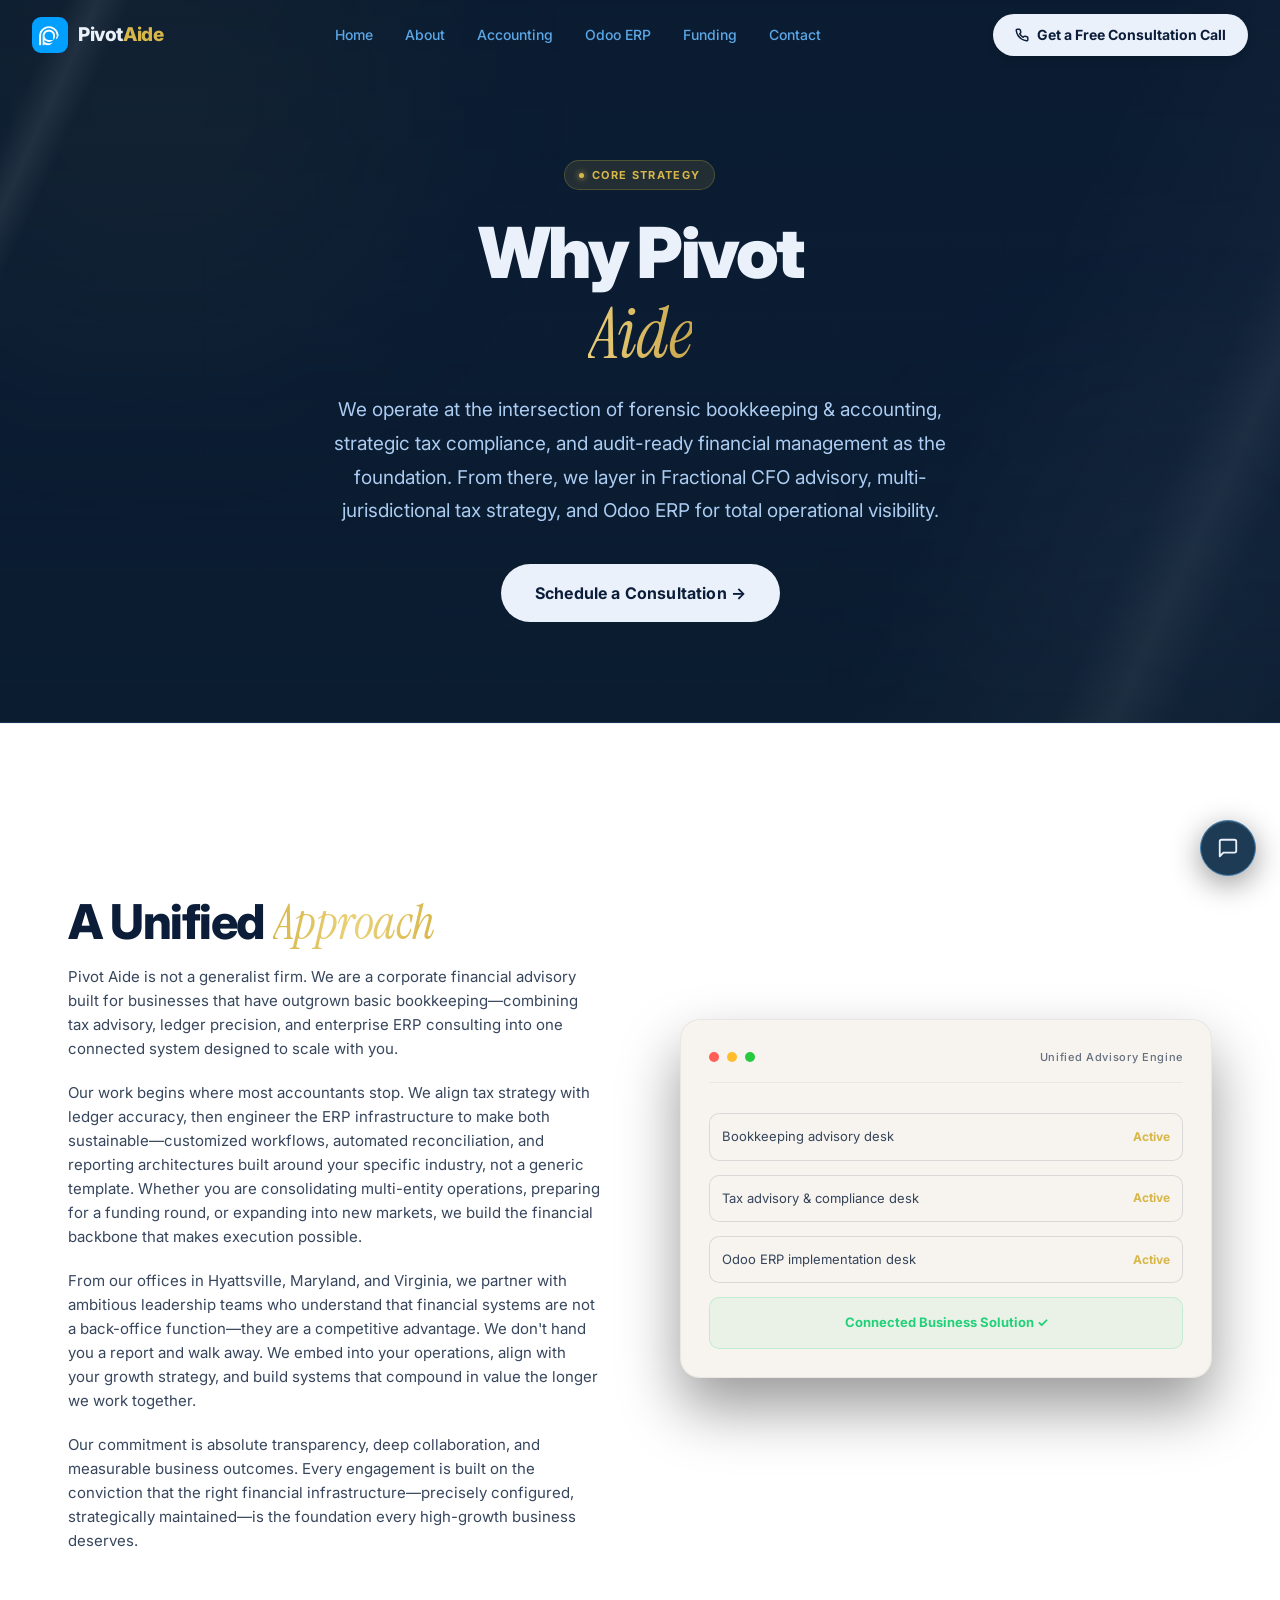
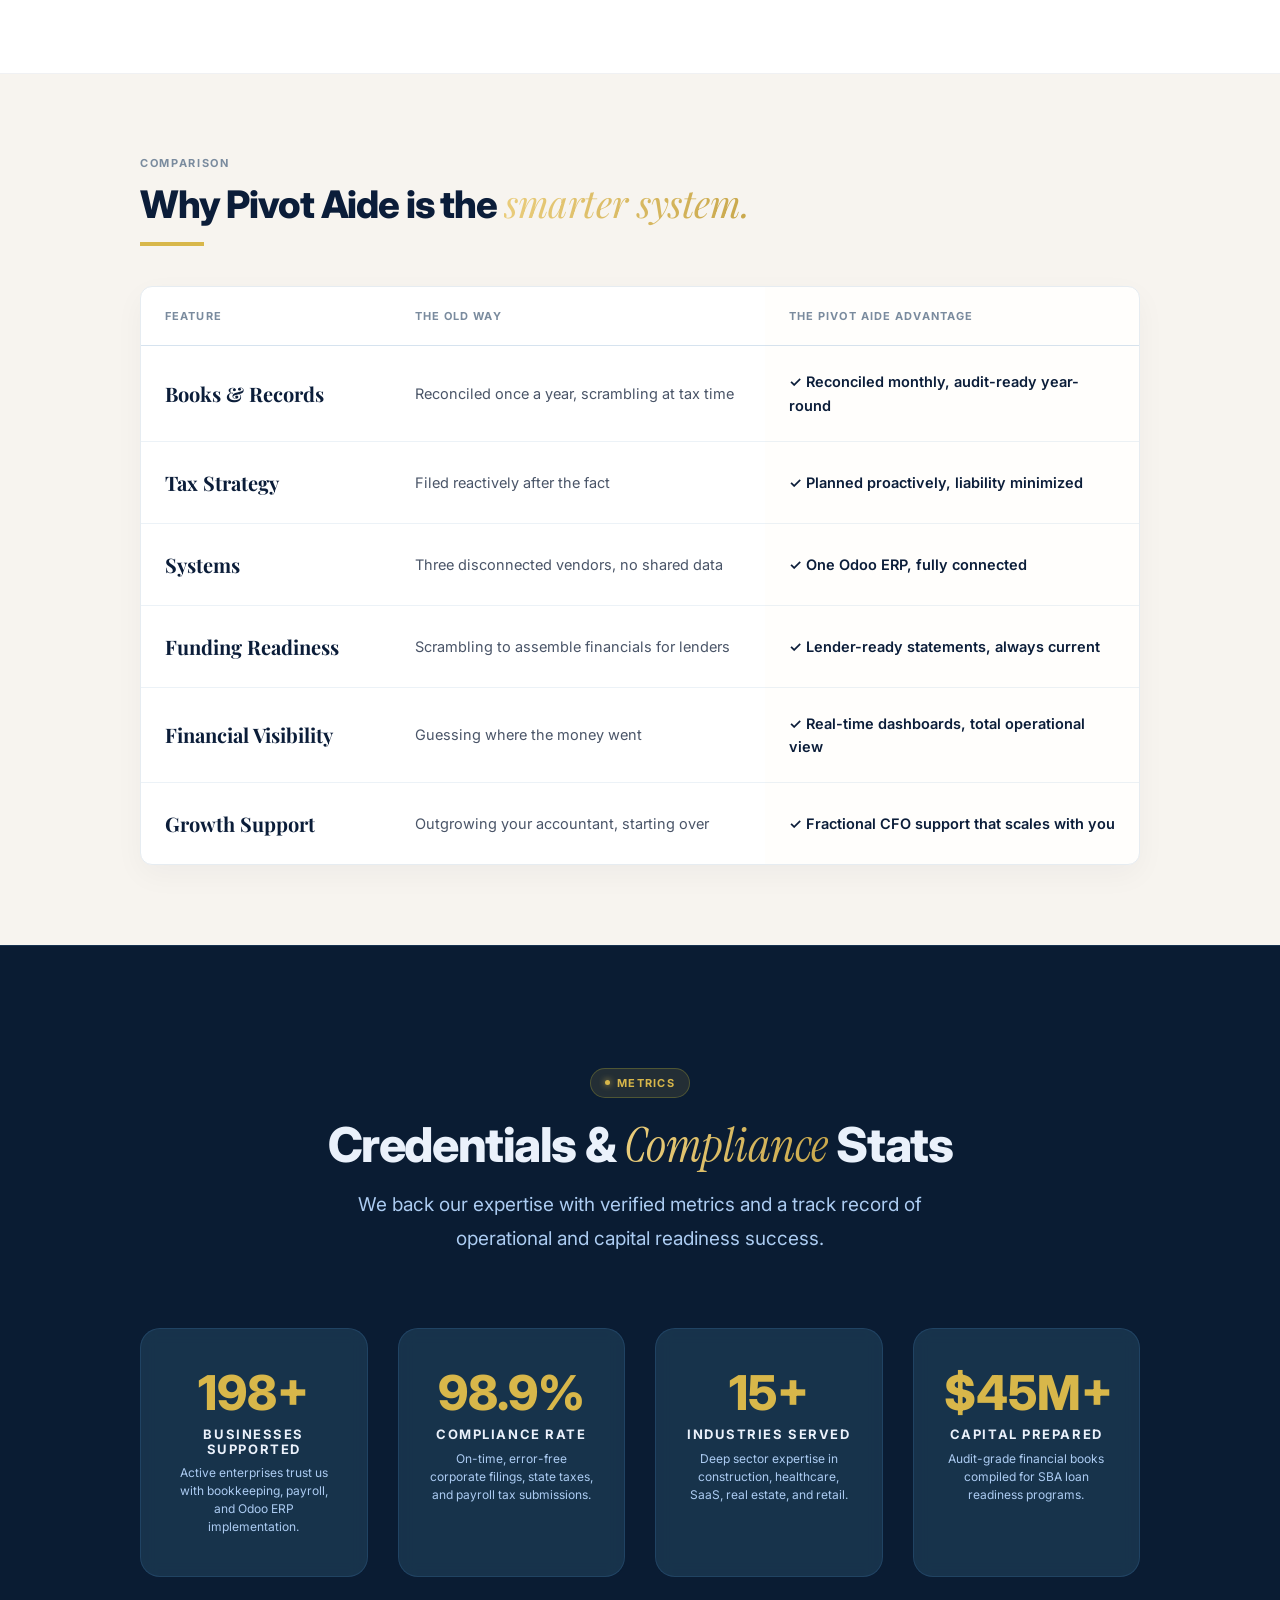
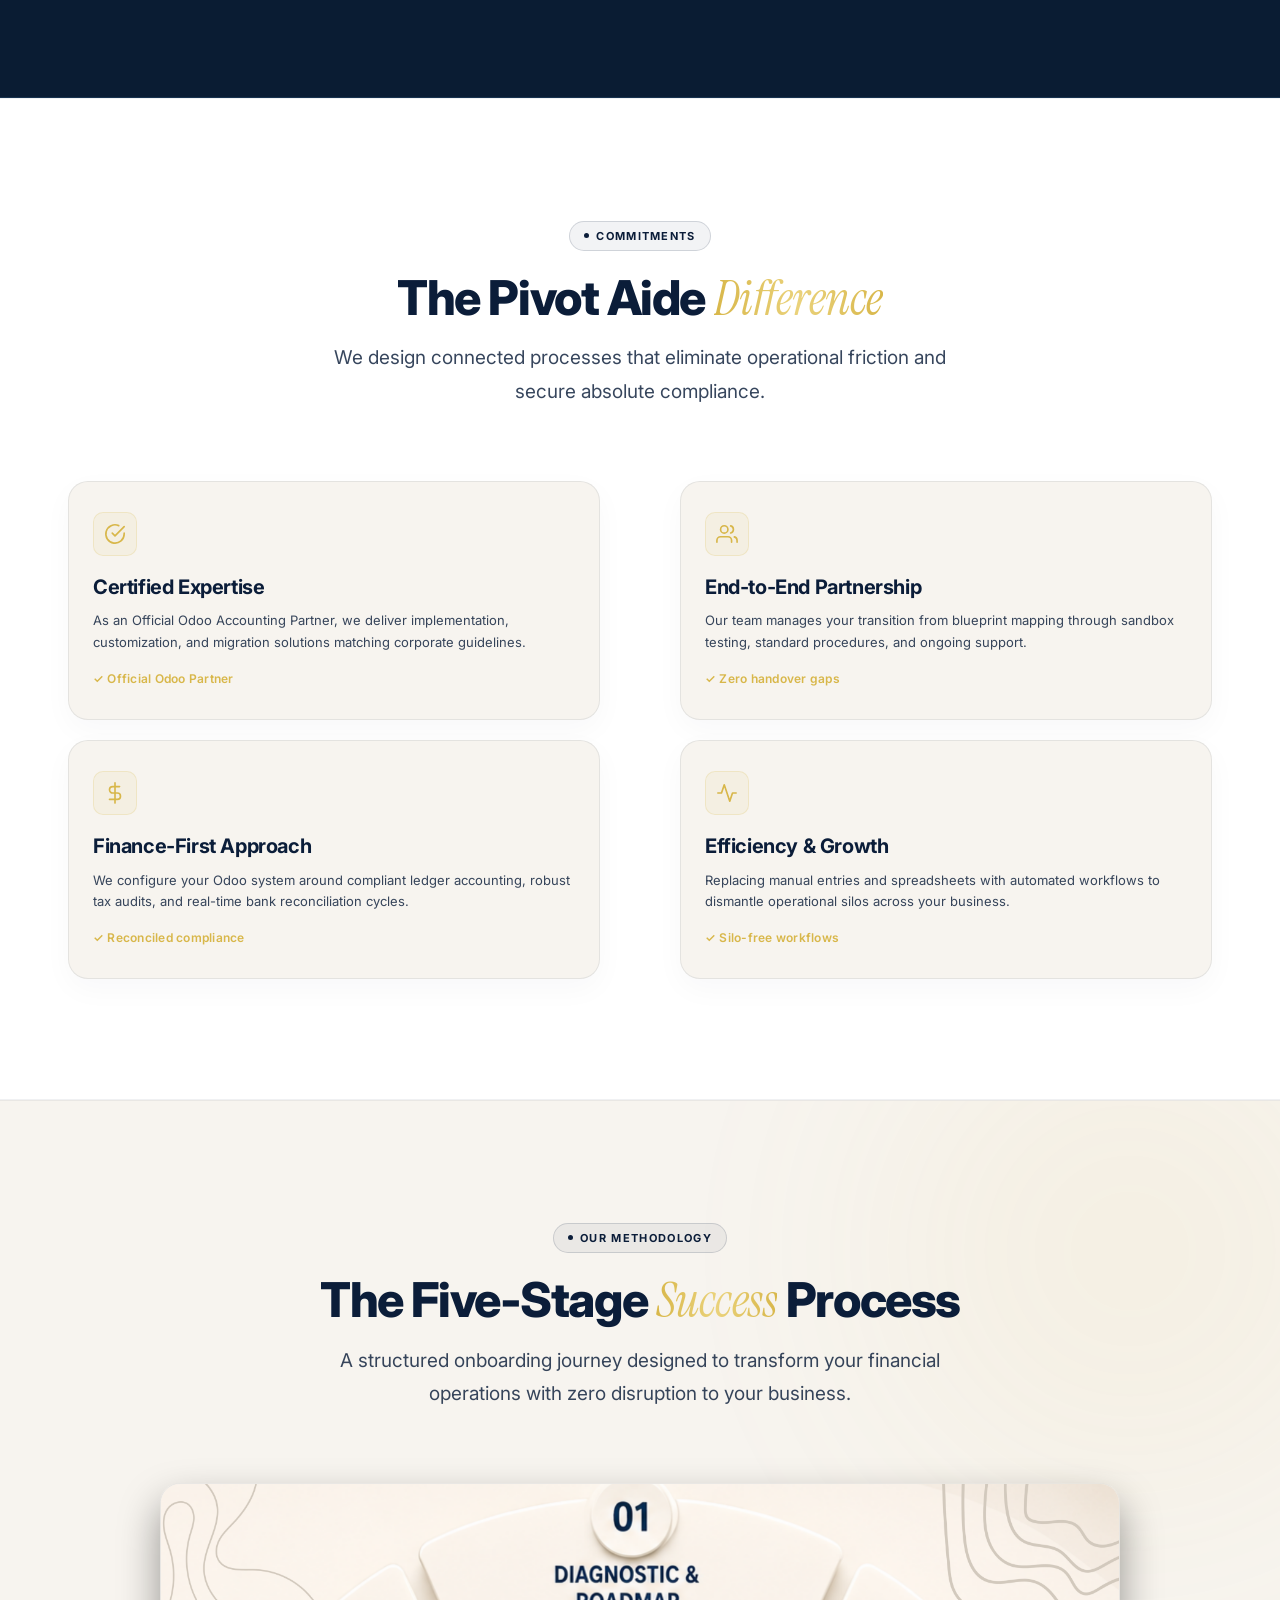
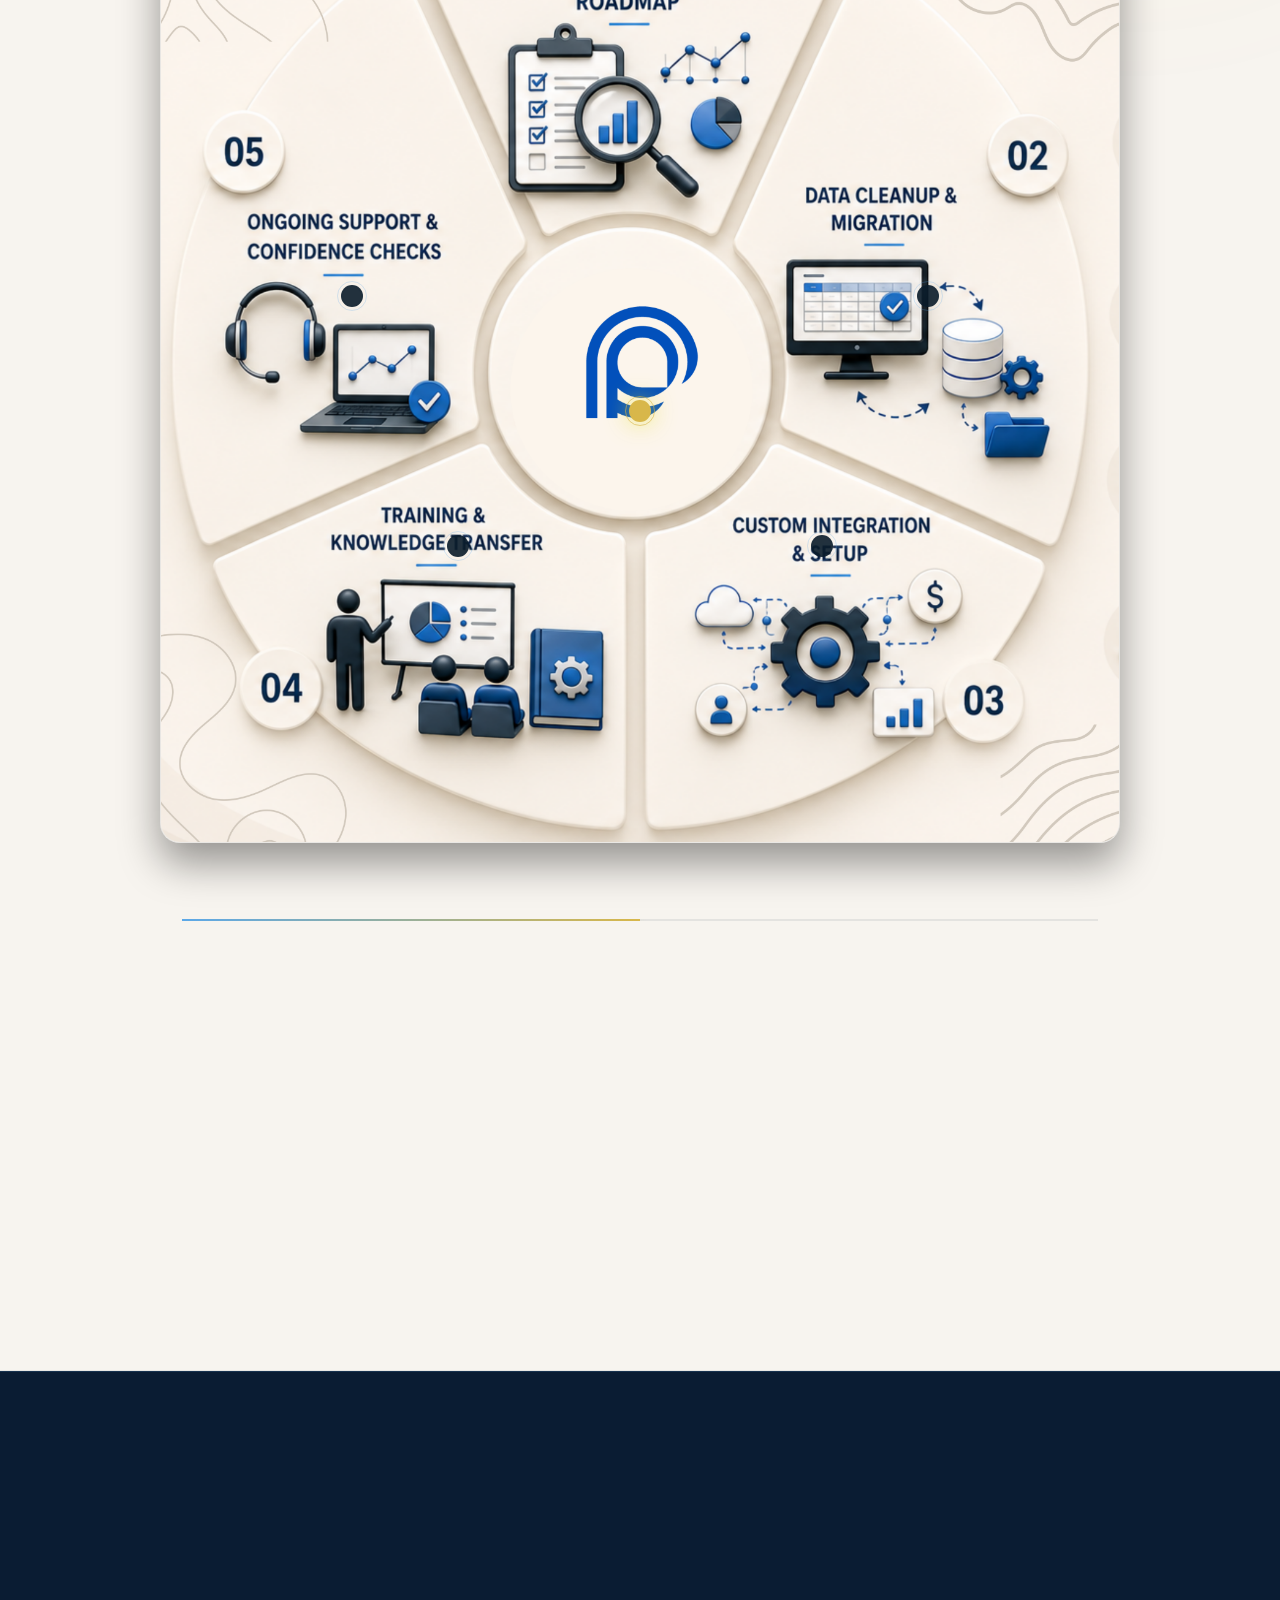
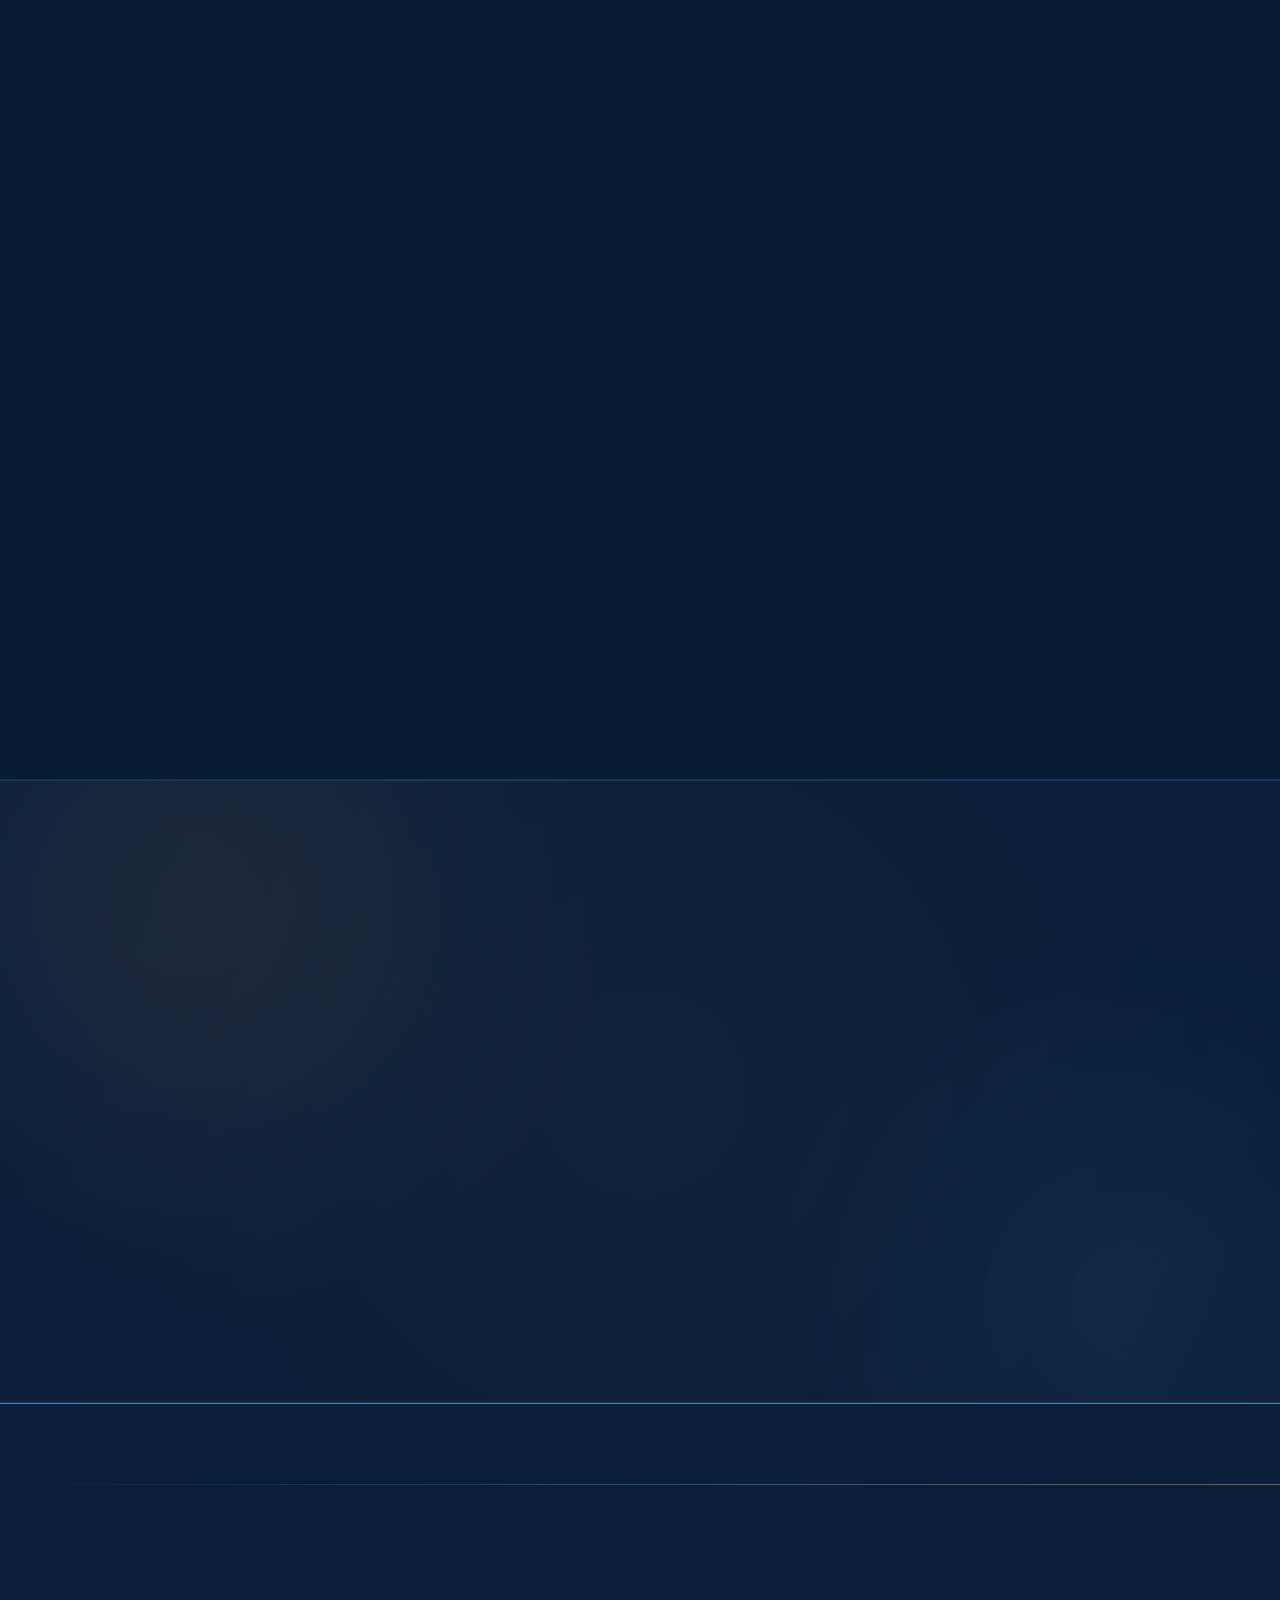
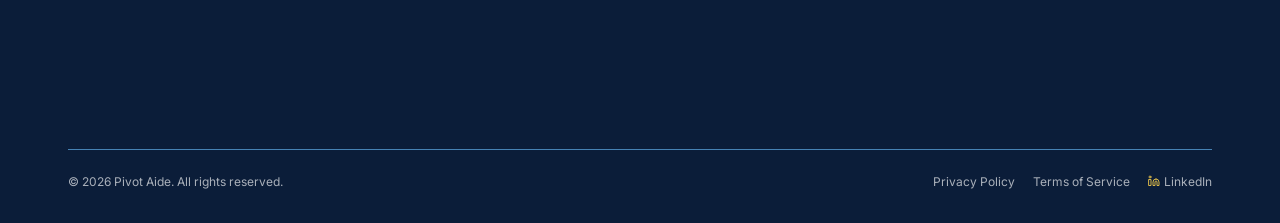
==== commit e9a9173c: "Standardize slideshow layout, fix overlapping visibility, add LinkedIn link site-wide, improve foote" ====
--- a/about.html
+++ b/about.html
@@ -31,8 +31,10 @@
             <a href="contact.html" class="nav-link">Contact</a>
         </div>
         <div class="nav-actions">
-            <a href="contact.html" class="btn-ghost-nav">Sign In</a>
-            <a href="contact.html" class="btn-primary-nav">Get Started</a>
+            <a href="contact.html" class="btn-primary-nav" style="display: inline-flex; align-items: center; gap: 8px;">
+                <svg width="14" height="14" viewBox="0 0 24 24" fill="none" stroke="currentColor" stroke-width="2.5" stroke-linecap="round" stroke-linejoin="round" style="flex-shrink:0;"><path d="M22 16.92v3a2 2 0 0 1-2.18 2 19.79 19.79 0 0 1-8.63-3.07 19.5 19.5 0 0 1-6-6 19.79 19.79 0 0 1-3.07-8.67A2 2 0 0 1 4.11 2h3a2 2 0 0 1 2 1.72 12.84 12.84 0 0 0 .7 2.81 2 2 0 0 1-.45 2.11L8.09 9.91a16 16 0 0 0 6 6l1.27-1.27a2 2 0 0 1 2.11-.45 12.84 12.84 0 0 0 2.81.7A2 2 0 0 1 22 16.92z"/></svg>
+                Get a Free Consultation Call
+            </a>
         </div>
         <button class="mobile-menu-toggle" id="mobileToggle" aria-label="Toggle menu"><span></span><span></span><span></span></button>
     </div>
@@ -475,6 +477,10 @@
             <div class="footer-bottom-links">
                 <a href="#">Privacy Policy</a>
                 <a href="#">Terms of Service</a>
+                <a href="https://www.linkedin.com/company/pivotaide/" target="_blank" rel="noopener noreferrer" style="display: inline-flex; align-items: center; gap: 4px;">
+                    <svg width="12" height="12" viewBox="0 0 24 24" fill="none" stroke="currentColor" stroke-width="2" stroke-linecap="round" stroke-linejoin="round" style="color:var(--yellow);"><path d="M16 8a6 6 0 0 1 6 6v7h-4v-7a2 2 0 0 0-2-2 2 2 0 0 0-2 2v7h-4v-7a6 6 0 0 1 6-6z"/><rect x="2" y="9" width="4" height="12"/><circle cx="4" cy="4" r="2"/></svg>
+                    LinkedIn
+                </a>
             </div>
         </div>
     </div>
--- a/styles.css
+++ b/styles.css
@@ -3656,7 +3656,7 @@
 
 .footer-bottom p {
   font-size: var(--text-2xs);
-  color: var(--text-faint);
+  color: rgba(255, 255, 255, 0.65); /* Highly readable white/gray */
 }
 
 .footer-bottom-links {
@@ -3666,13 +3666,13 @@
 
 .footer-bottom-links a {
   font-size: var(--text-2xs);
-  color: var(--text-faint);
+  color: rgba(255, 255, 255, 0.65); /* Highly readable white/gray */
   text-decoration: none;
-  transition: color 0.2s;
+  transition: color 0.2s, opacity 0.2s;
 }
 
 .footer-bottom-links a:hover {
-  color: var(--text-secondary);
+  color: #FFFFFF; /* Pure white on hover */
 }
 
 /* ════════════════════════════
@@ -7205,66 +7205,85 @@
   position: relative;
 }
 
-.pillars-grid {
+.timeline-container {
+  position: relative;
+  max-width: 1100px;
+  margin: 60px auto 0;
+  padding: 40px 0;
+}
+
+/* Thin vertical line */
+.timeline-line {
+  position: absolute;
+  left: 50%;
+  top: 0;
+  bottom: 0;
+  width: 2px;
+  background: rgba(216, 183, 74, 0.15);
+  transform: translateX(-50%);
+  transform-origin: top;
+}
+
+/* Animated active vertical line */
+.timeline-line-active {
+  position: absolute;
+  left: 50%;
+  top: 0;
+  width: 2px;
+  background: var(--yellow);
+  transform: translateX(-50%);
+  transform-origin: top;
+  height: 0;
+  transition: height 0.8s cubic-bezier(0.16, 1, 0.3, 1);
+}
+
+/* Animated state */
+.timeline-item.animated-in .left-content,
+.timeline-item.animated-in .right-content {
+  opacity: 1;
+  transform: translateX(0);
+}
+
+.timeline-item.animated-in .timeline-img-wrap {
+  opacity: 1;
+  transform: scale(1);
+}
+
+.timeline-item.animated-in .timeline-dot {
+  transform: scale(1);
+}
+
+.timeline-item {
   display: grid;
-  grid-template-columns: repeat(2, 1fr);
-  gap: 24px;
-  margin-top: 48px;
-}
-
-.pillar-card {
-  background: var(--bg-card);
-  border: 1px solid var(--border-light);
-  border-radius: var(--card-radius);
-  padding: 32px 28px;
-  display: flex;
-  flex-direction: column;
-  gap: 0;
+  grid-template-columns: 1fr auto 1fr;
+  align-items: center;
+  gap: 60px;
+  margin-bottom: 100px;
   position: relative;
-  transition: transform 0.35s cubic-bezier(0.16,1,0.3,1),
-              box-shadow 0.35s ease,
-              border-color 0.35s ease;
-}
-
-/* Yellow left accent bar */
-.pillar-card::before {
-  content: '';
-  position: absolute;
-  left: 0; top: 16px; bottom: 16px;
-  width: 3px;
-  background: linear-gradient(180deg, #D8B74A 0%, rgba(216,183,74,0.3) 100%);
-  border-radius: 0 2px 2px 0;
-  transform: scaleY(0);
-  transform-origin: center;
-  transition: transform 0.35s cubic-bezier(0.16,1,0.3,1);
-}
-
-.pillar-card:hover::before {
-  transform: scaleY(1);
-}
-
-.pillar-card:hover {
-  transform: translateY(-6px);
+}
+
+.timeline-item:last-child {
+  margin-bottom: 0;
+}
+
+.timeline-content {
+  position: relative;
+  width: 100%;
+}
+
+.timeline-text {
+  background: var(--bg-card, #FFFFFF);
+  border: 1px solid var(--border-light, rgba(70, 130, 180, 0.15));
+  border-radius: var(--card-radius, 20px);
+  padding: 36px 32px;
+  box-shadow: 0 15px 35px rgba(0, 0, 0, 0.06);
+  transition: transform 0.4s cubic-bezier(0.16, 1, 0.3, 1), box-shadow 0.4s ease, border-color 0.4s ease;
+}
+
+.timeline-text:hover {
+  transform: translateY(-4px);
   border-color: rgba(216, 183, 74, 0.35);
-  box-shadow: 0 20px 48px rgba(0,0,0,0.3), 0 0 0 1px rgba(216,183,74,0.08);
-}
-
-.pillar-num {
-  font-size: var(--text-h1);
-  font-weight: var(--fw-black);
-  color: rgba(216, 183, 74, 0.18);
-  line-height: 1;
-  margin-bottom: 16px;
-  letter-spacing: -0.04em;
-  transition: color 0.35s ease;
-}
-
-.pillar-card:hover .pillar-num {
-  color: #D8B74A;
-}
-
-.pillar-text {
-  margin-bottom: 20px;
+  box-shadow: 0 20px 48px rgba(0, 0, 0, 0.12), 0 0 0 1px rgba(216, 183, 74, 0.08);
 }
 
 .pillar-title {
@@ -7289,48 +7308,351 @@
   letter-spacing: 0.02em;
 }
 
-.pillar-img-wrap {
+.timeline-img-wrap {
   width: 100%;
-  border-radius: 10px;
+  border-radius: 20px;
   overflow: hidden;
-  border: 1px solid rgba(70, 130, 180, 0.15);
-  box-shadow: 0 4px 16px rgba(0,0,0,0.2);
-  margin-top: 4px;
-  flex-shrink: 0;
-}
-
-.pillar-img-wrap img {
+  border: 1px solid var(--border-light, rgba(70, 130, 180, 0.15));
+  box-shadow: 0 15px 35px rgba(0, 0, 0, 0.12);
+  display: block;
+}
+
+.timeline-img-wrap img {
   width: 100%;
   height: auto;
   display: block;
-  transition: transform 0.5s ease;
-}
-
-.pillar-card:hover .pillar-img-wrap img {
-  transform: scale(1.03);
-}
-
-/* Responsive */
+  transition: transform 0.6s cubic-bezier(0.16, 1, 0.3, 1);
+}
+
+.timeline-img-wrap:hover img {
+  transform: scale(1.04);
+}
+
+
+/* Center Badge / Dot */
+.timeline-badge {
+  position: relative;
+  z-index: 2;
+  width: 40px;
+  height: 40px;
+  display: flex;
+  align-items: center;
+  justify-content: center;
+  background: #FFFFFF;
+}
+
+#why-us .timeline-badge {
+  background: #FFFFFF;
+}
+
+.timeline-dot {
+  width: 16px;
+  height: 16px;
+  border-radius: 50%;
+  background: var(--yellow);
+  box-shadow: 0 0 0 4px rgba(216, 183, 74, 0.15), 0 0 12px var(--yellow);
+  transform: scale(0);
+  transition: transform 0.8s cubic-bezier(0.34, 1.56, 0.64, 1);
+}
+
+/* Timeline Scroll Reveal Styles */
+.timeline-item .left-content {
+  opacity: 0;
+  transform: translateX(-40px);
+  transition: opacity 0.8s cubic-bezier(0.16, 1, 0.3, 1), transform 0.8s cubic-bezier(0.16, 1, 0.3, 1);
+}
+
+.timeline-item .right-content {
+  opacity: 0;
+  transform: translateX(40px);
+  transition: opacity 0.8s cubic-bezier(0.16, 1, 0.3, 1), transform 0.8s cubic-bezier(0.16, 1, 0.3, 1);
+}
+
+.timeline-item .timeline-img-wrap {
+  opacity: 0;
+  transform: scale(0.95);
+  transition: opacity 0.8s cubic-bezier(0.16, 1, 0.3, 1), transform 0.8s cubic-bezier(0.16, 1, 0.3, 1);
+}
+
+  opacity: 1;
+  transform: translateX(0);
+}
+
+.timeline-item.animated-in .timeline-img-wrap {
+  opacity: 1;
+  transform: scale(1);
+}
+
+.timeline-item.animated-in .timeline-dot {
+  transform: scale(1);
+}
+
+@media (max-width: 1024px) {
+  .timeline-item {
+    gap: 40px;
+    margin-bottom: 80px;
+  }
+}
+
 @media (max-width: 768px) {
-  .pillars-grid {
+  .timeline-line,
+  .timeline-line-active {
+    display: none;
+  }
+
+  .timeline-item {
     grid-template-columns: 1fr;
-    gap: 16px;
-  }
-}
-/* Pillar card float animation on hover */
-@keyframes pillarFloat {
-  0%, 100% { transform: translateY(0); }
-  50%       { transform: translateY(-6px); }
-}
-
-.pillar-card:hover {
-  animation: none;
-}
-
-/* Ensure GSAP controls initial visibility (override animate-on-scroll default) */
-.pillars-grid .pillar-card.animate-on-scroll {
+    gap: 20px;
+    margin-bottom: 60px;
+    text-align: center;
+  }
+
+  .timeline-badge {
+    margin: 0 auto;
+    order: 1 !important;
+  }
+
+  /* Force Mobile Alternating Display */
+  #timelineStep1 {
+    display: flex;
+    flex-direction: column;
+    align-items: center;
+  }
+  #timelineStep1 .timeline-badge { order: 1; }
+  #timelineStep1 .left-content { order: 2; }
+  #timelineStep1 .right-content { order: 3; }
+
+  #timelineStep2 {
+    display: flex;
+    flex-direction: column;
+    align-items: center;
+  }
+  #timelineStep2 .timeline-badge { order: 1; }
+  #timelineStep2 .left-content { order: 3; }
+  #timelineStep2 .right-content { order: 2; }
+
+  #timelineStep3 {
+    display: flex;
+    flex-direction: column;
+    align-items: center;
+  }
+  #timelineStep3 .timeline-badge { order: 1; }
+  #timelineStep3 .left-content { order: 2; }
+  #timelineStep3 .right-content { order: 3; }
+
+  #timelineStep4 {
+    display: flex;
+    flex-direction: column;
+    align-items: center;
+  }
+  #timelineStep4 .timeline-badge { order: 1; }
+  #timelineStep4 .left-content { order: 3; }
+  #timelineStep4 .right-content { order: 2; }
+
+  .timeline-item .left-content,
+  .timeline-item .right-content {
+    transform: translateY(20px);
+    transition: opacity 0.8s cubic-bezier(0.16, 1, 0.3, 1), transform 0.8s cubic-bezier(0.16, 1, 0.3, 1);
+  }
+
+  .timeline-item.animated-in .left-content,
+  .timeline-item.animated-in .right-content {
+    opacity: 1;
+    transform: translateY(0);
+  }
+}
+
+/* ════════════════════════════
+   PROFESSIONAL SLIDESHOW MODE
+   ════════════════════════════ */
+.slideshow-container {
+  position: relative;
+  max-width: 1100px;
+  margin: 0 auto;
+  padding: 60px 0;
+  display: flex;
+  flex-direction: column;
+  align-items: center;
+  justify-content: center;
+}
+
+.slideshow-wrapper {
+  position: relative;
+  display: flex;
+  align-items: center;
+  justify-content: center;
+  margin-top: 40px; /* 40px spacing below section description */
+  width: 100%;
+}
+
+.slides-viewport {
+  position: relative;
+  width: 100%;
+  height: 700px; /* viewport height to fit both stacked 320px text + 320px image + 24px gap */
+  overflow: hidden;
+}
+
+.slide-item {
+  position: absolute;
+  inset: 0;
+  display: flex;
+  flex-direction: column;
+  align-items: center;
+  opacity: 0;
+  visibility: hidden;
+  transform: translateX(30px); /* Incoming slide starts from right */
+  transition: transform 0.7s ease-in-out, opacity 0.7s ease-in-out, visibility 0.7s ease-in-out;
+}
+
+.slide-item.active {
   opacity: 1;
-  transform: none;
+  visibility: visible;
+  transform: translateX(0);
+}
+
+.slide-item.slide-left {
+  transform: translateX(-30px); /* Outgoing slide moves slightly left */
+  opacity: 0;
+  visibility: hidden;
+}
+
+.slide-text-container {
+  width: 100%;
+  max-width: 760px; /* Shared wrapper width */
+  margin: 0 auto;
+  text-align: center;
+}
+
+.slide-text-container .timeline-text {
+  background: var(--bg-card, #FFFFFF);
+  border: 1px solid var(--border-light, rgba(70, 130, 180, 0.15));
+  border-radius: 20px;
+  padding: 32px; /* 32px padding */
+  box-shadow: 0 15px 35px rgba(0, 0, 0, 0.06);
+  display: flex;
+  flex-direction: column;
+  justify-content: center; /* Vertically center content */
+  text-align: left;
+  width: 100%;
+  height: 320px; /* Shared height */
+  box-sizing: border-box;
+}
+
+/* Override the global scroll reveal hidden states for wrapper containers inside slides */
+.slide-item.active .slide-text-container,
+.slide-item.active .slide-img-container {
+  opacity: 1 !important;
+  transform: none !important;
+  visibility: visible !important;
+}
+
+.slide-img-container {
+  width: 100%;
+  max-width: 760px; /* Shared wrapper width */
+  margin: 24px auto 0; /* 24px gap between text card and image */
+  box-sizing: border-box;
+}
+
+.slide-img-container .timeline-img-wrap {
+  width: 100%;
+  height: 320px; /* Shared height */
+  border-radius: 20px;
+  overflow: hidden;
+  border: 1px solid var(--border-light, rgba(70, 130, 180, 0.15));
+  box-shadow: 0 15px 35px rgba(0, 0, 0, 0.12);
+  display: flex;
+  align-items: center;
+  justify-content: center;
+  background: var(--bg-card, #FFFFFF);
+  box-sizing: border-box;
+  padding: 16px;
+}
+
+.slide-img-container .timeline-img-wrap img {
+  width: 100%;
+  height: 100%;
+  object-fit: contain; /* object-fit: contain */
+  display: block;
+}
+
+/* Slide navigation buttons */
+.slide-nav-btn {
+  position: absolute;
+  top: 50%;
+  transform: translateY(-50%);
+  background: var(--bg-card, #FFFFFF);
+  border: 1px solid var(--border-light);
+  border-radius: 50%;
+  width: 50px;
+  height: 50px;
+  display: flex;
+  align-items: center;
+  justify-content: center;
+  color: var(--text-primary);
+  cursor: pointer;
+  z-index: 10;
+  box-shadow: 0 8px 24px rgba(0, 0, 0, 0.08);
+  transition: background-color 0.3s ease, border-color 0.3s ease, transform 0.3s ease, color 0.3s ease;
+}
+
+.slide-nav-btn:hover {
+  background-color: var(--bg-card-hover);
+  border-color: var(--yellow);
+  color: var(--yellow);
+  transform: translateY(-50%) scale(1.05);
+}
+
+.prev-btn {
+  left: -70px;
+}
+
+.next-btn {
+  right: -70px;
+}
+
+/* Dots navigation */
+.slideshow-dots {
+  display: flex;
+  justify-content: center;
+  gap: 12px;
+  margin-top: 32px; /* 32px spacing above navigation dots */
+  z-index: 10;
+}
+
+.slide-dot {
+  width: 10px;
+  height: 10px;
+  border-radius: 50%;
+  background: rgba(11, 29, 57, 0.15);
+  cursor: pointer;
+  transition: background-color 0.35s ease, transform 0.35s ease;
+}
+
+.slide-dot.active {
+  background-color: var(--yellow);
+  transform: scale(1.25);
+}
+
+@media (max-width: 1240px) {
+  .prev-btn {
+    left: 10px;
+  }
+  .next-btn {
+    right: 10px;
+  }
+}
+
+@media (max-width: 768px) {
+  .slides-viewport {
+    height: 820px;
+  }
+  .slide-text-container {
+    margin-bottom: 24px;
+  }
+  .slide-nav-btn {
+    width: 40px;
+    height: 40px;
+  }
 }
 
 /* Value-card hover lift animation */
@@ -7508,3 +7830,37 @@
         border-radius: 12px;
     }
 }
+
+/* ═══════════════════════════════════════════════════════════════
+   RESOURCE DOWNLOAD CARD CONTRAST CORRECTIONS
+   Ensures text and badge readability within the dark card context
+   nested inside the light #resource-download section.
+   ═══════════════════════════════════════════════════════════════ */
+#resource-download .two-col-grid {
+  --text-primary: var(--steel-100) !important;
+  --text-secondary: var(--steel-200) !important;
+}
+
+#resource-download .two-col-grid .section-tag {
+  color: var(--yellow) !important;
+  background: var(--yellow-dim) !important;
+  border: 1px solid rgba(216, 183, 74, 0.22) !important;
+}
+
+#resource-download .two-col-grid .section-tag-dot {
+  background: var(--yellow) !important;
+  box-shadow: 0 0 6px var(--yellow) !important;
+}
+
+#resource-download .two-col-grid .btn-primary {
+  background: var(--steel-100) !important;
+  color: var(--steel-700) !important;
+  box-shadow: 0 4px 15px rgba(250, 200, 80, 0.1) !important;
+}
+
+#resource-download .two-col-grid .btn-primary:hover {
+  background: #ffffff !important;
+  color: var(--steel-700) !important;
+  box-shadow: 0 8px 30px rgba(250, 200, 80, 0.35) !important;
+}
+
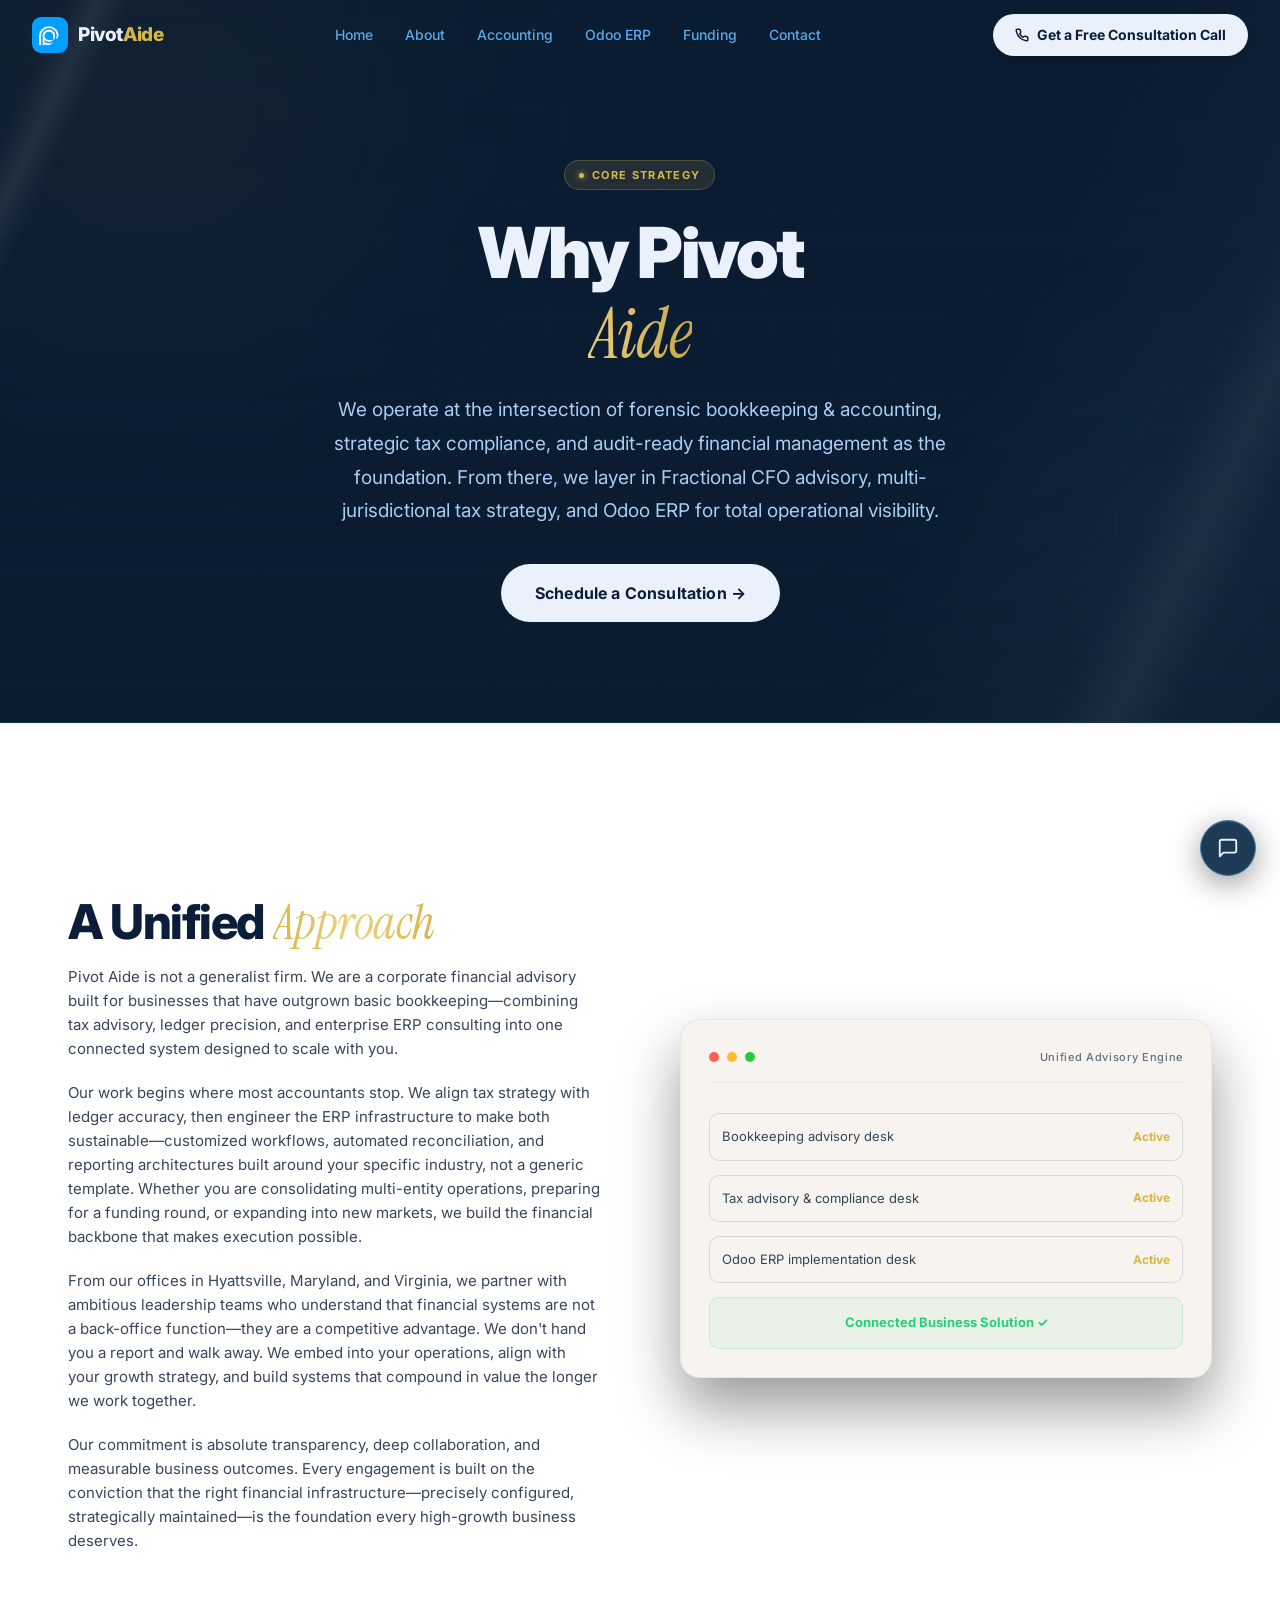
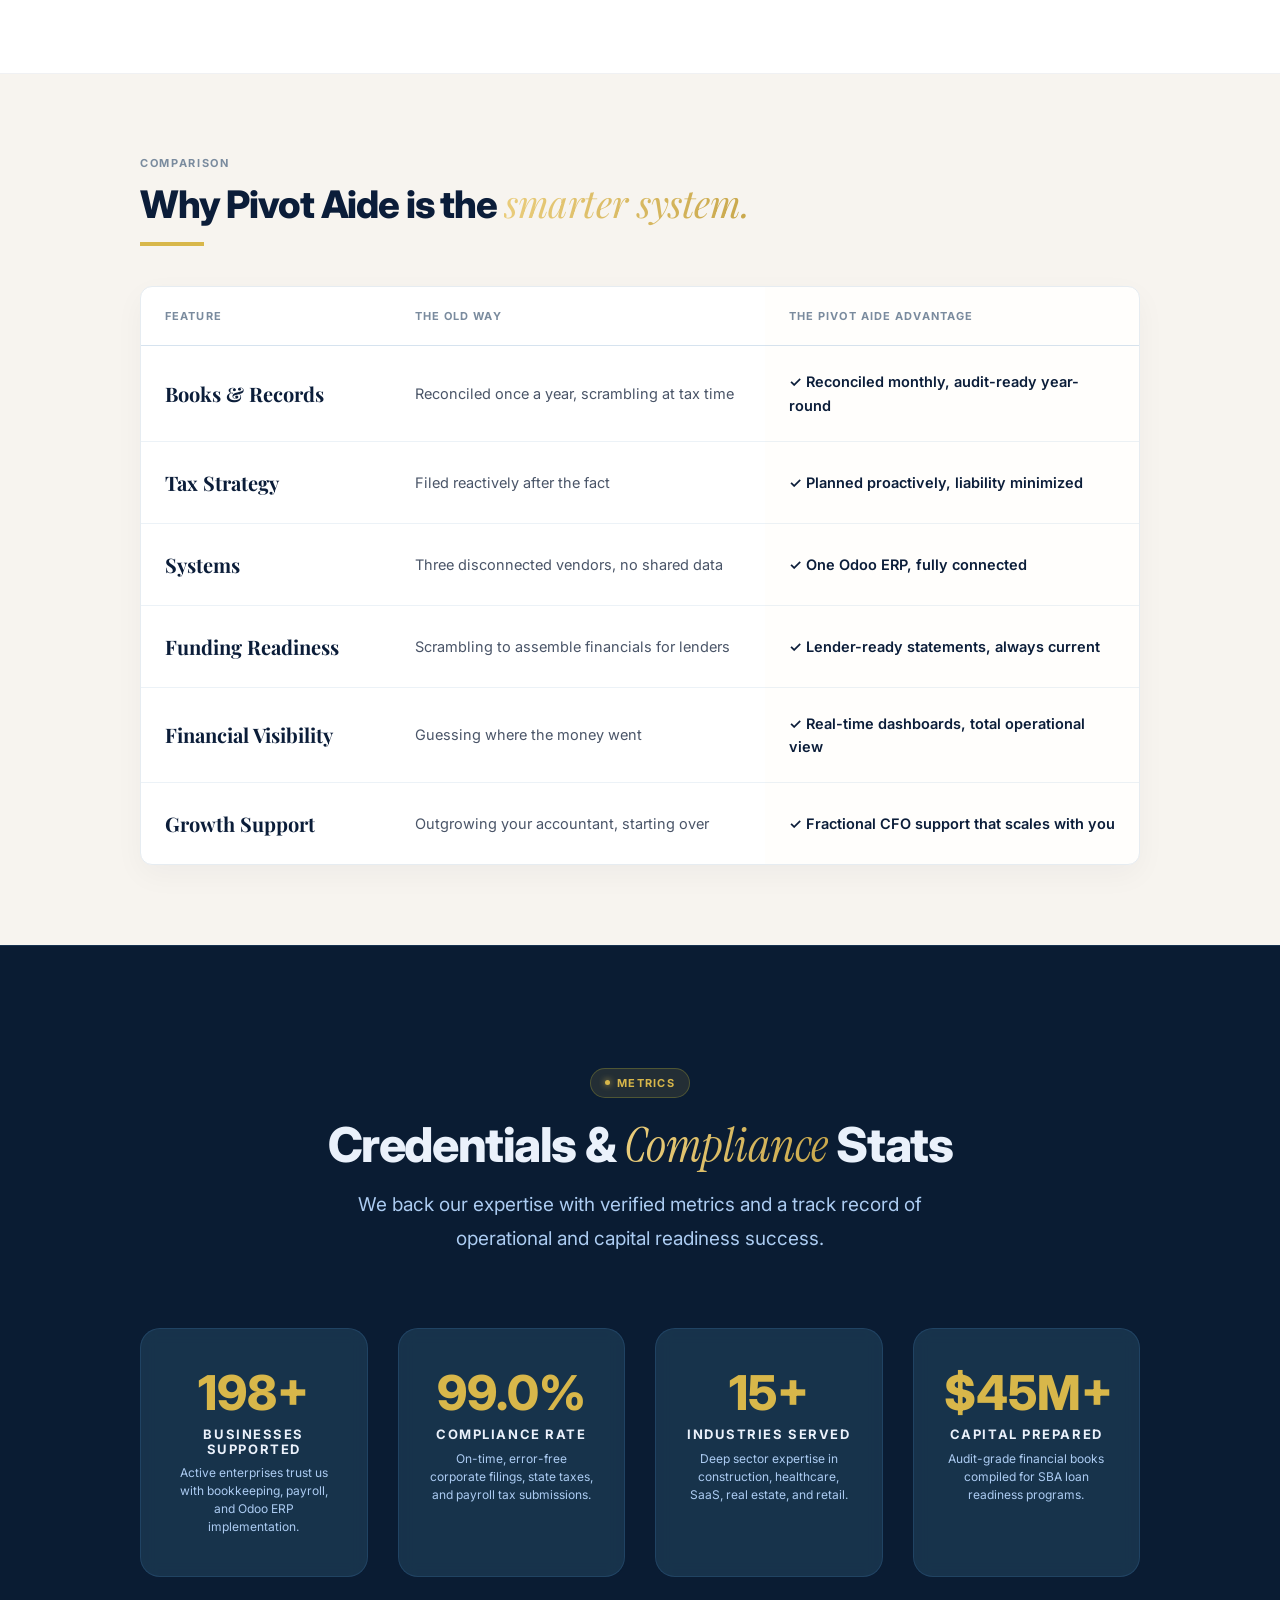
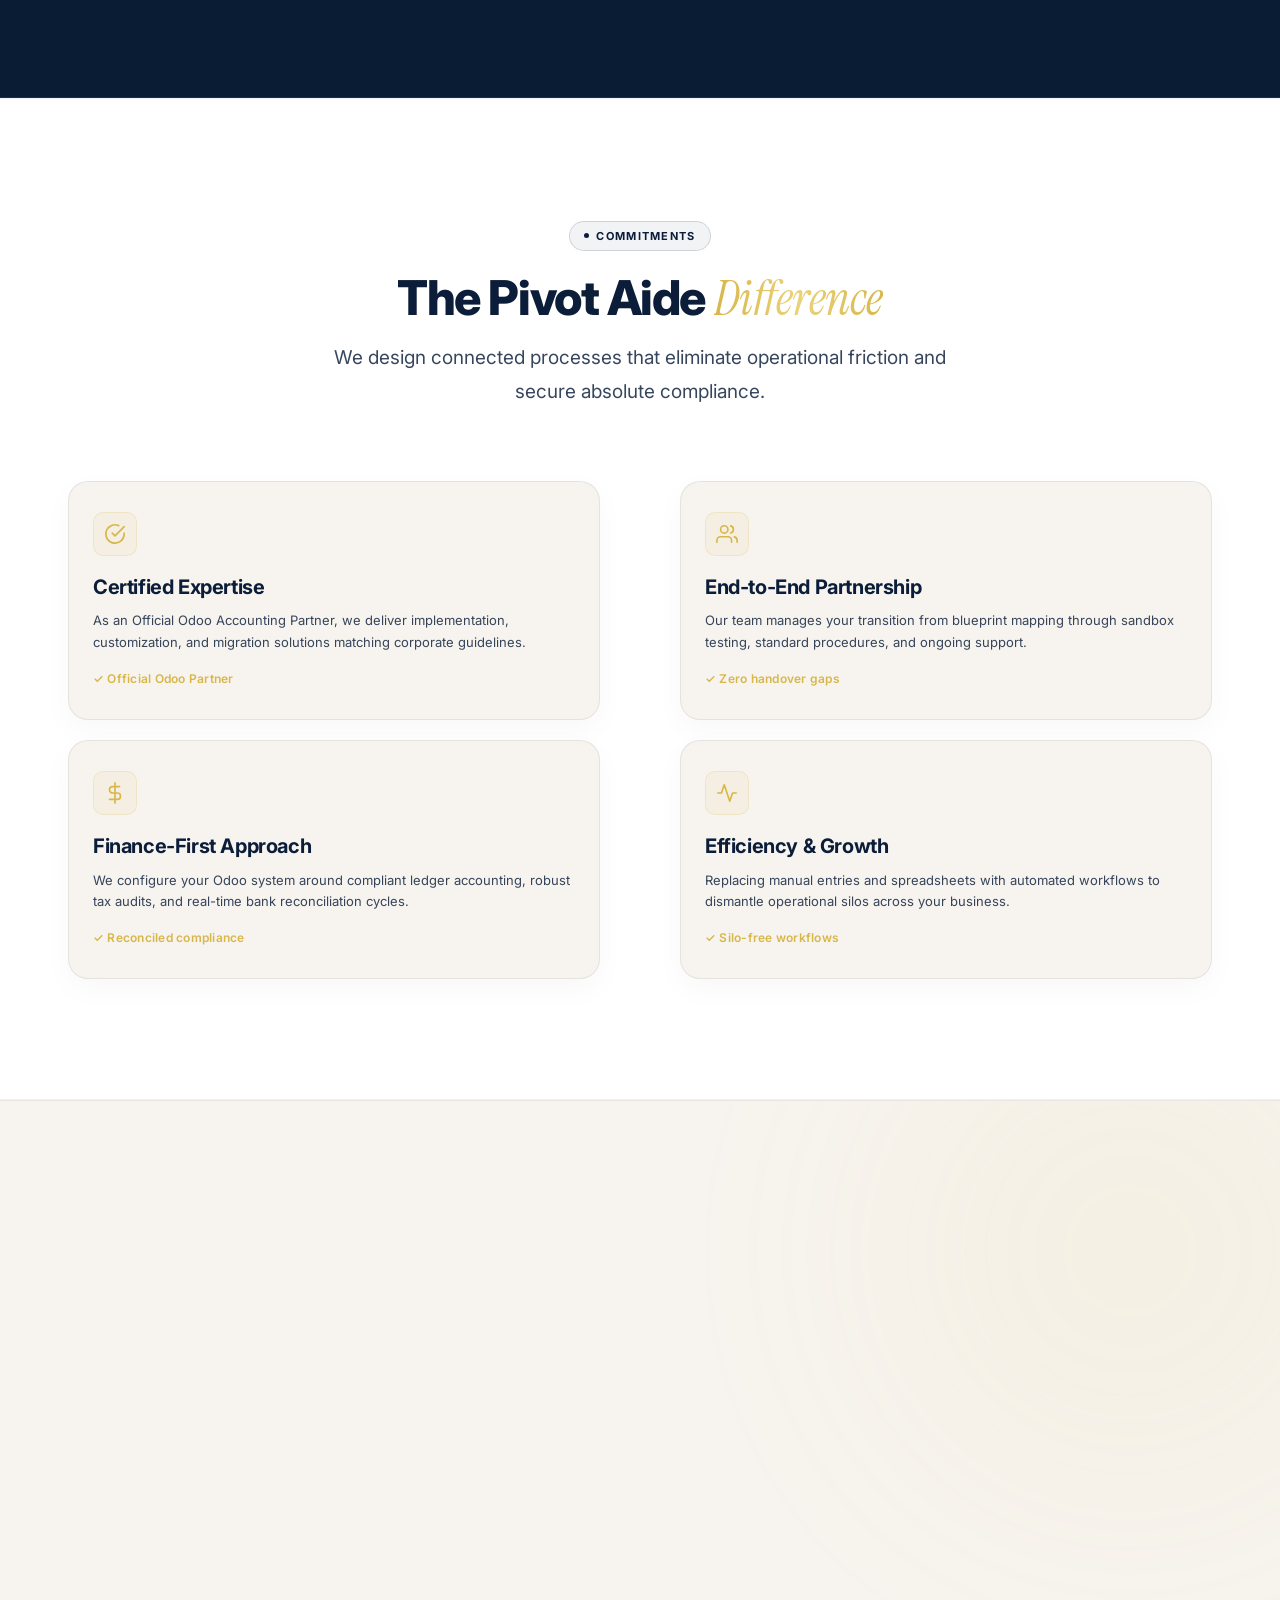
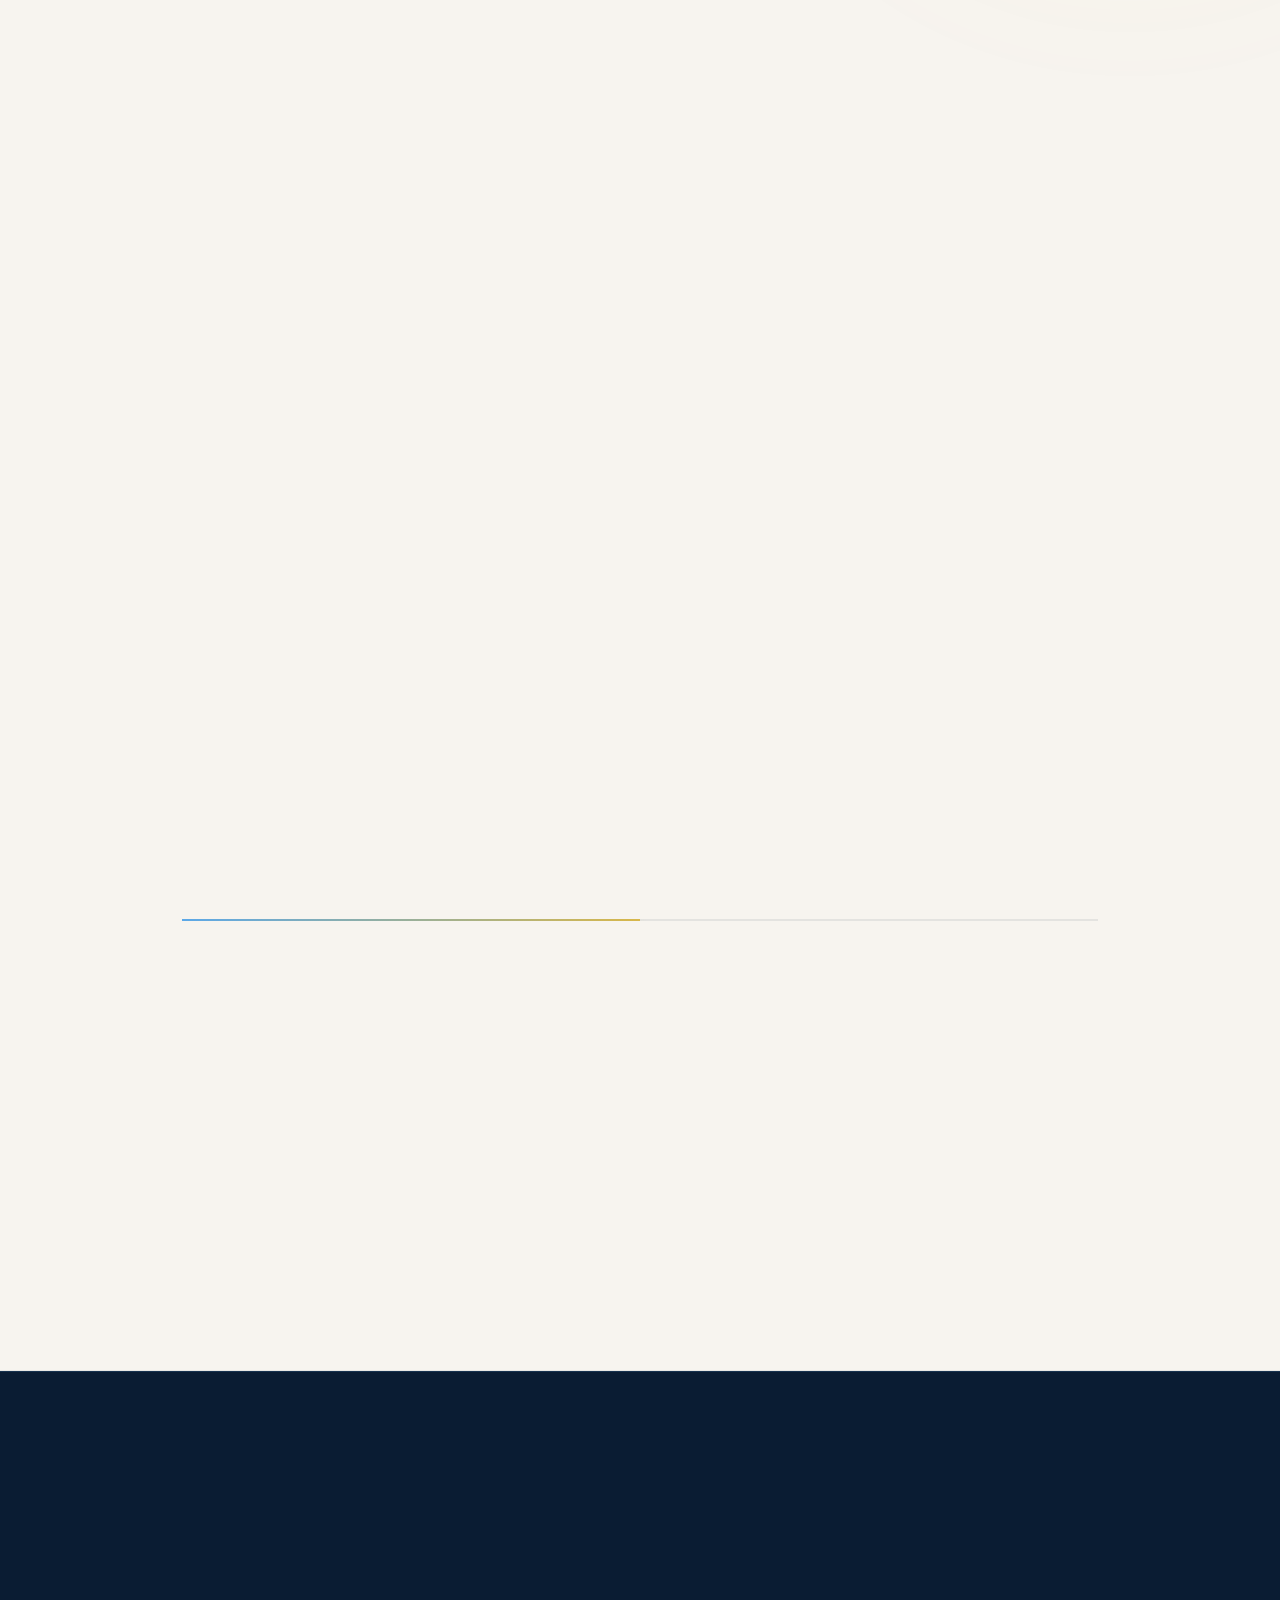
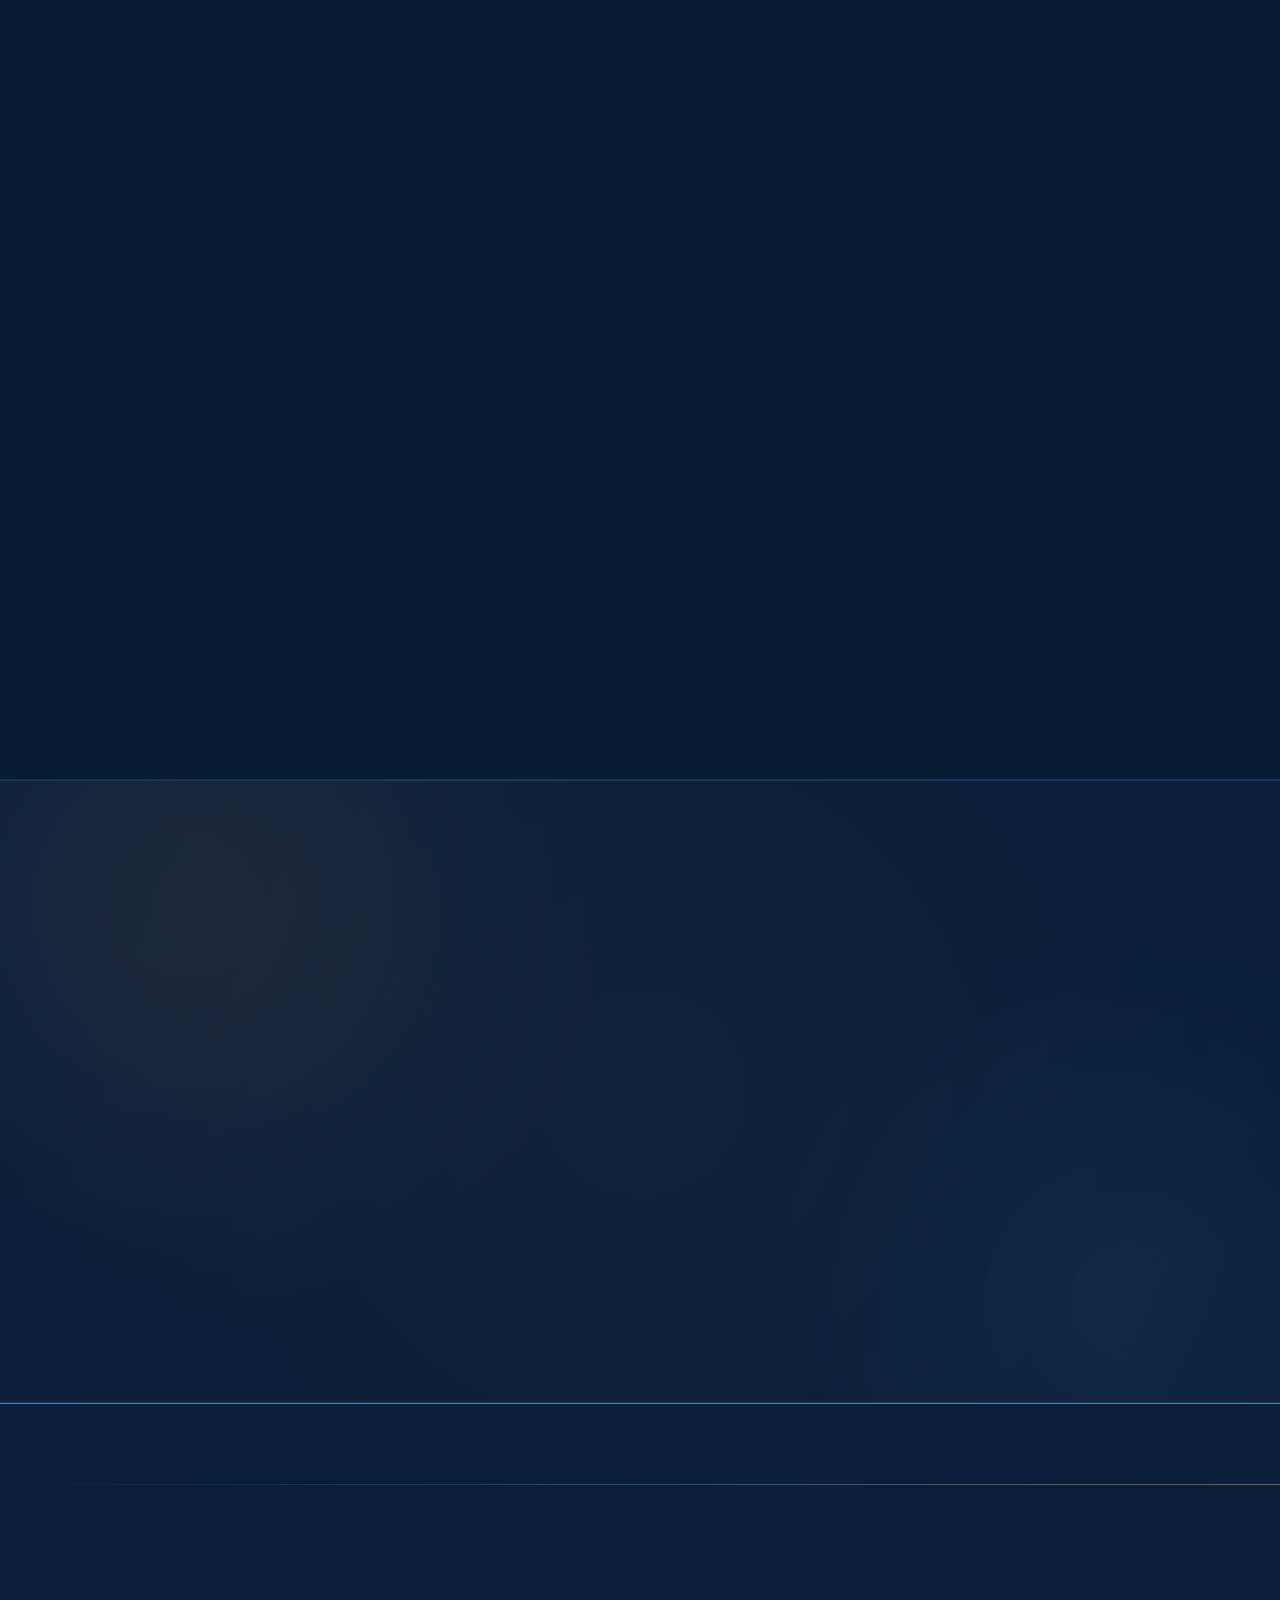
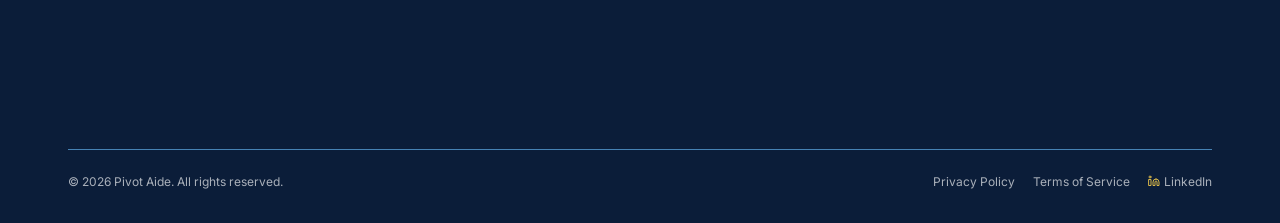
==== commit c940cf32: "Update Free Consultation Call link to the new Calendly link" ====
--- a/about.html
+++ b/about.html
@@ -31,7 +31,7 @@
             <a href="contact.html" class="nav-link">Contact</a>
         </div>
         <div class="nav-actions">
-            <a href="contact.html" class="btn-primary-nav" style="display: inline-flex; align-items: center; gap: 8px;">
+            <a href="https://calendly.com/pivotaide-info/30min" target="_blank" rel="noopener" class="btn-primary-nav" style="display: inline-flex; align-items: center; gap: 8px;">
                 <svg width="14" height="14" viewBox="0 0 24 24" fill="none" stroke="currentColor" stroke-width="2.5" stroke-linecap="round" stroke-linejoin="round" style="flex-shrink:0;"><path d="M22 16.92v3a2 2 0 0 1-2.18 2 19.79 19.79 0 0 1-8.63-3.07 19.5 19.5 0 0 1-6-6 19.79 19.79 0 0 1-3.07-8.67A2 2 0 0 1 4.11 2h3a2 2 0 0 1 2 1.72 12.84 12.84 0 0 0 .7 2.81 2 2 0 0 1-.45 2.11L8.09 9.91a16 16 0 0 0 6 6l1.27-1.27a2 2 0 0 1 2.11-.45 12.84 12.84 0 0 0 2.81.7A2 2 0 0 1 22 16.92z"/></svg>
                 Get a Free Consultation Call
             </a>
